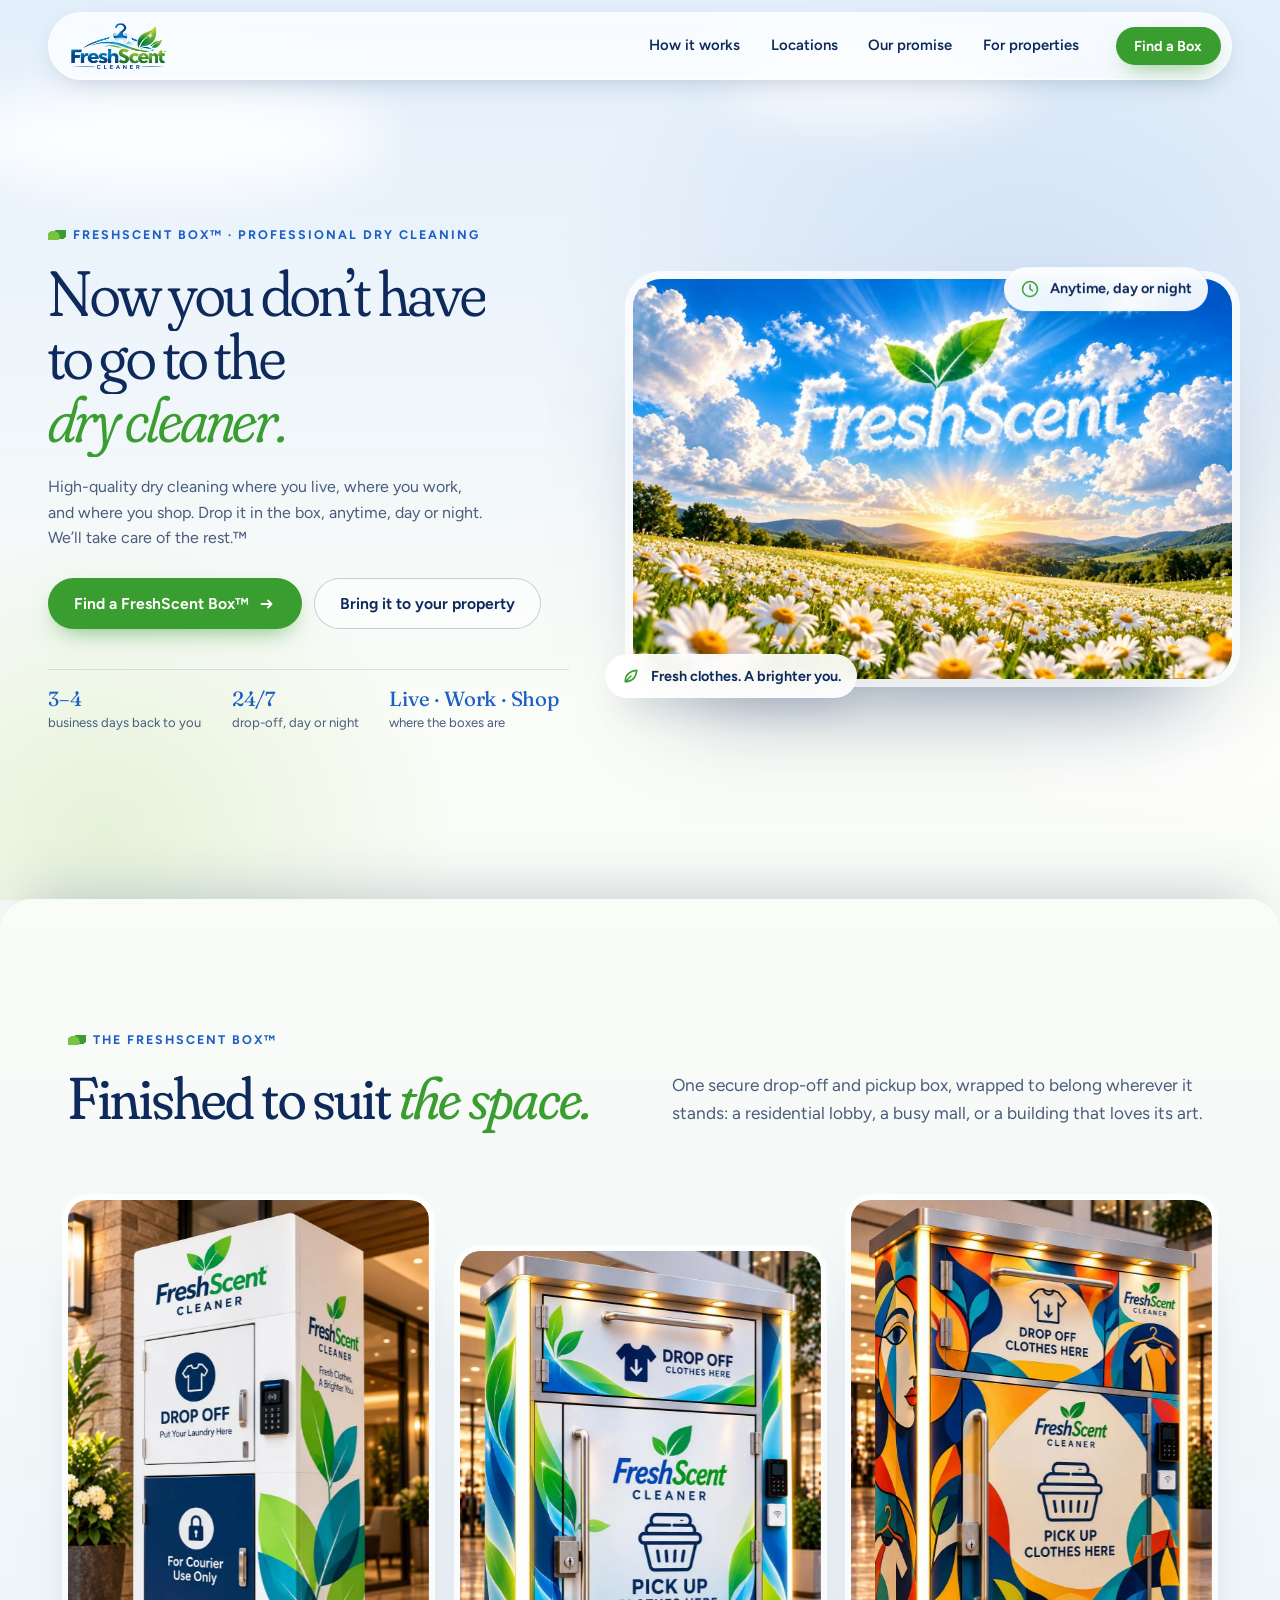
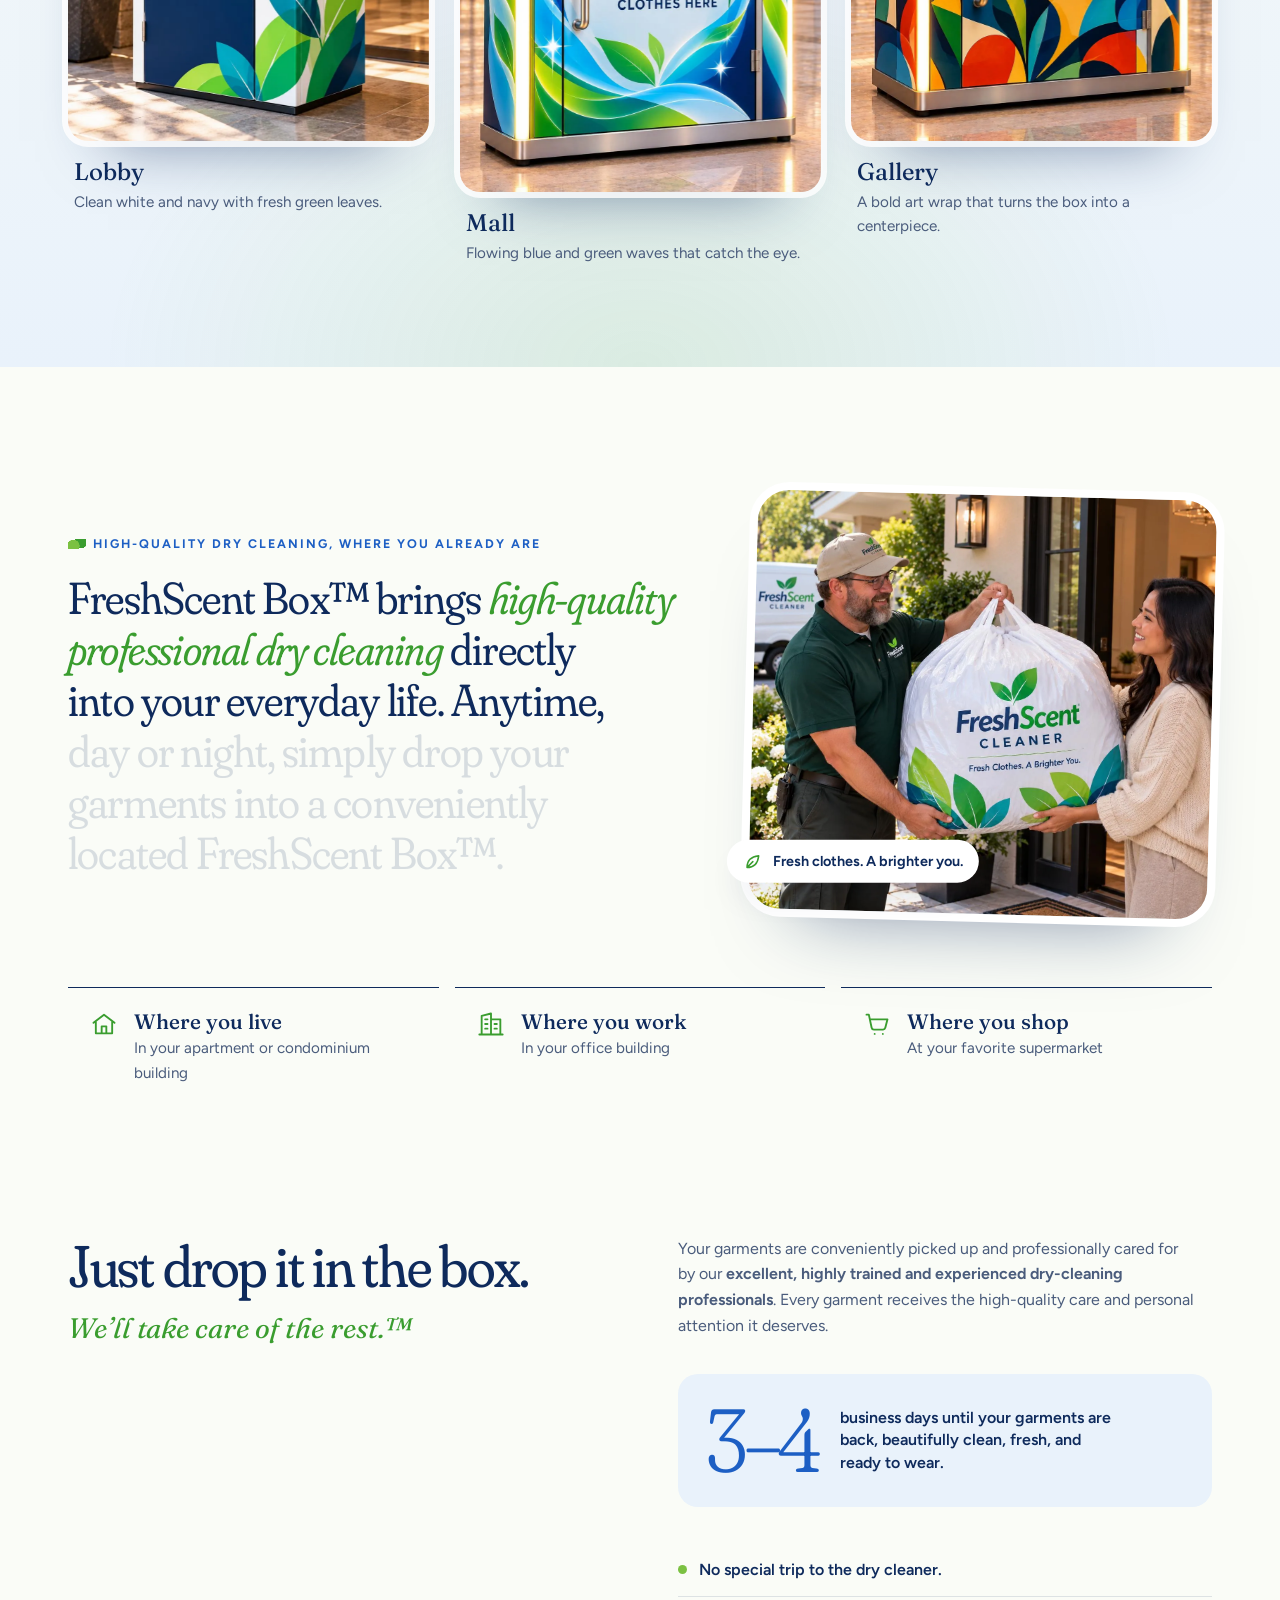
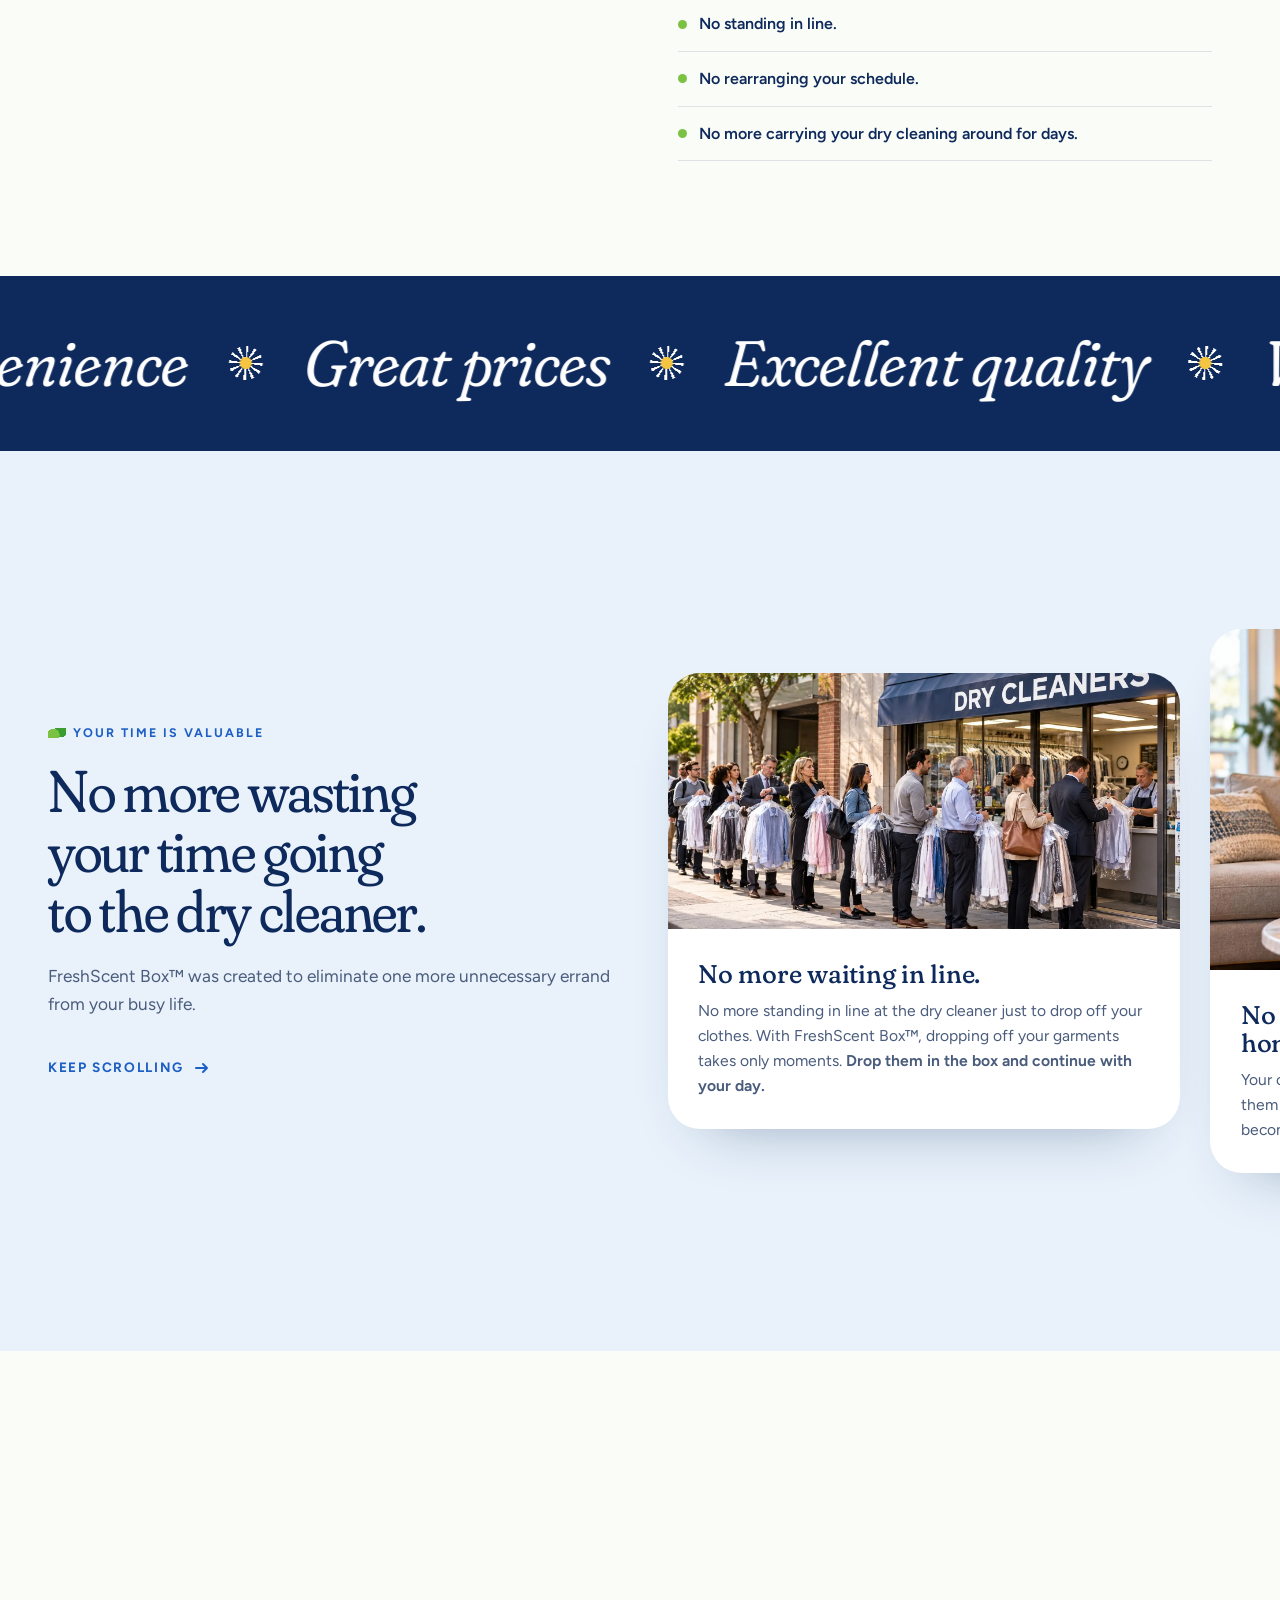
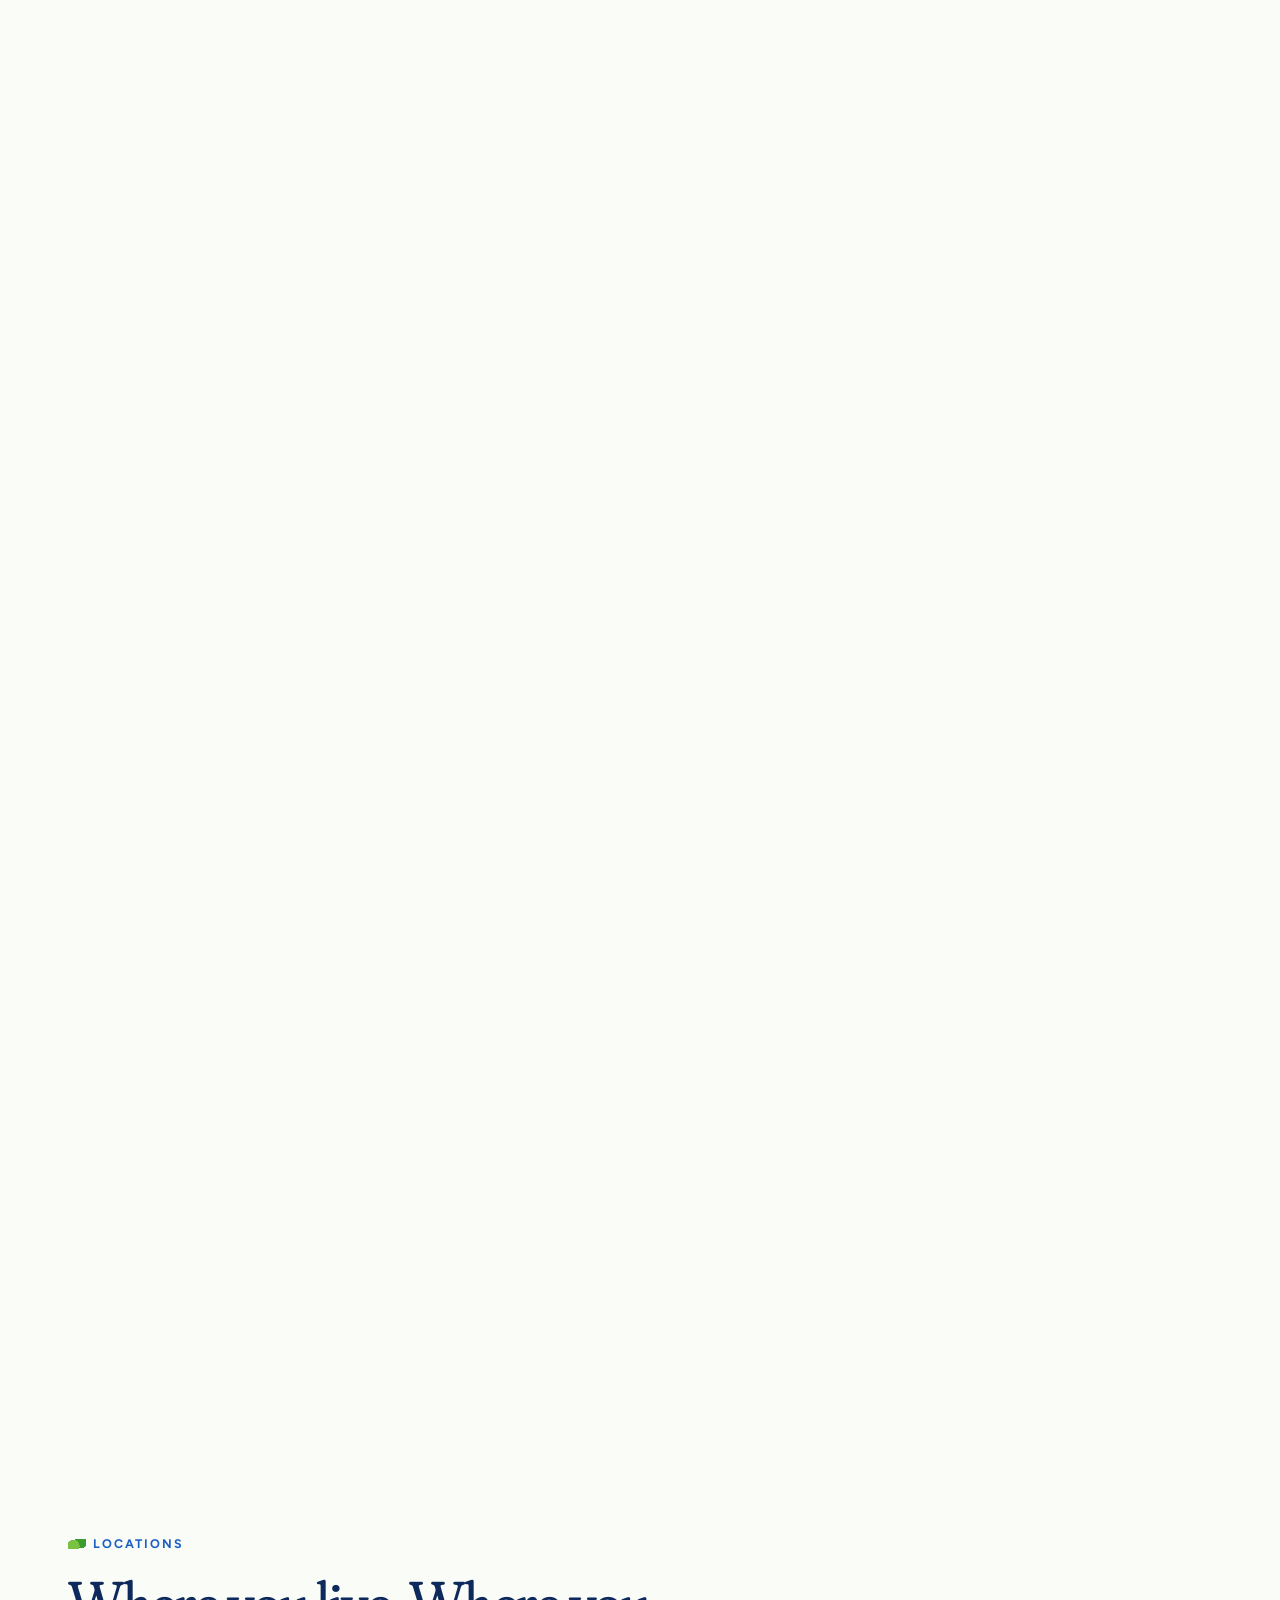
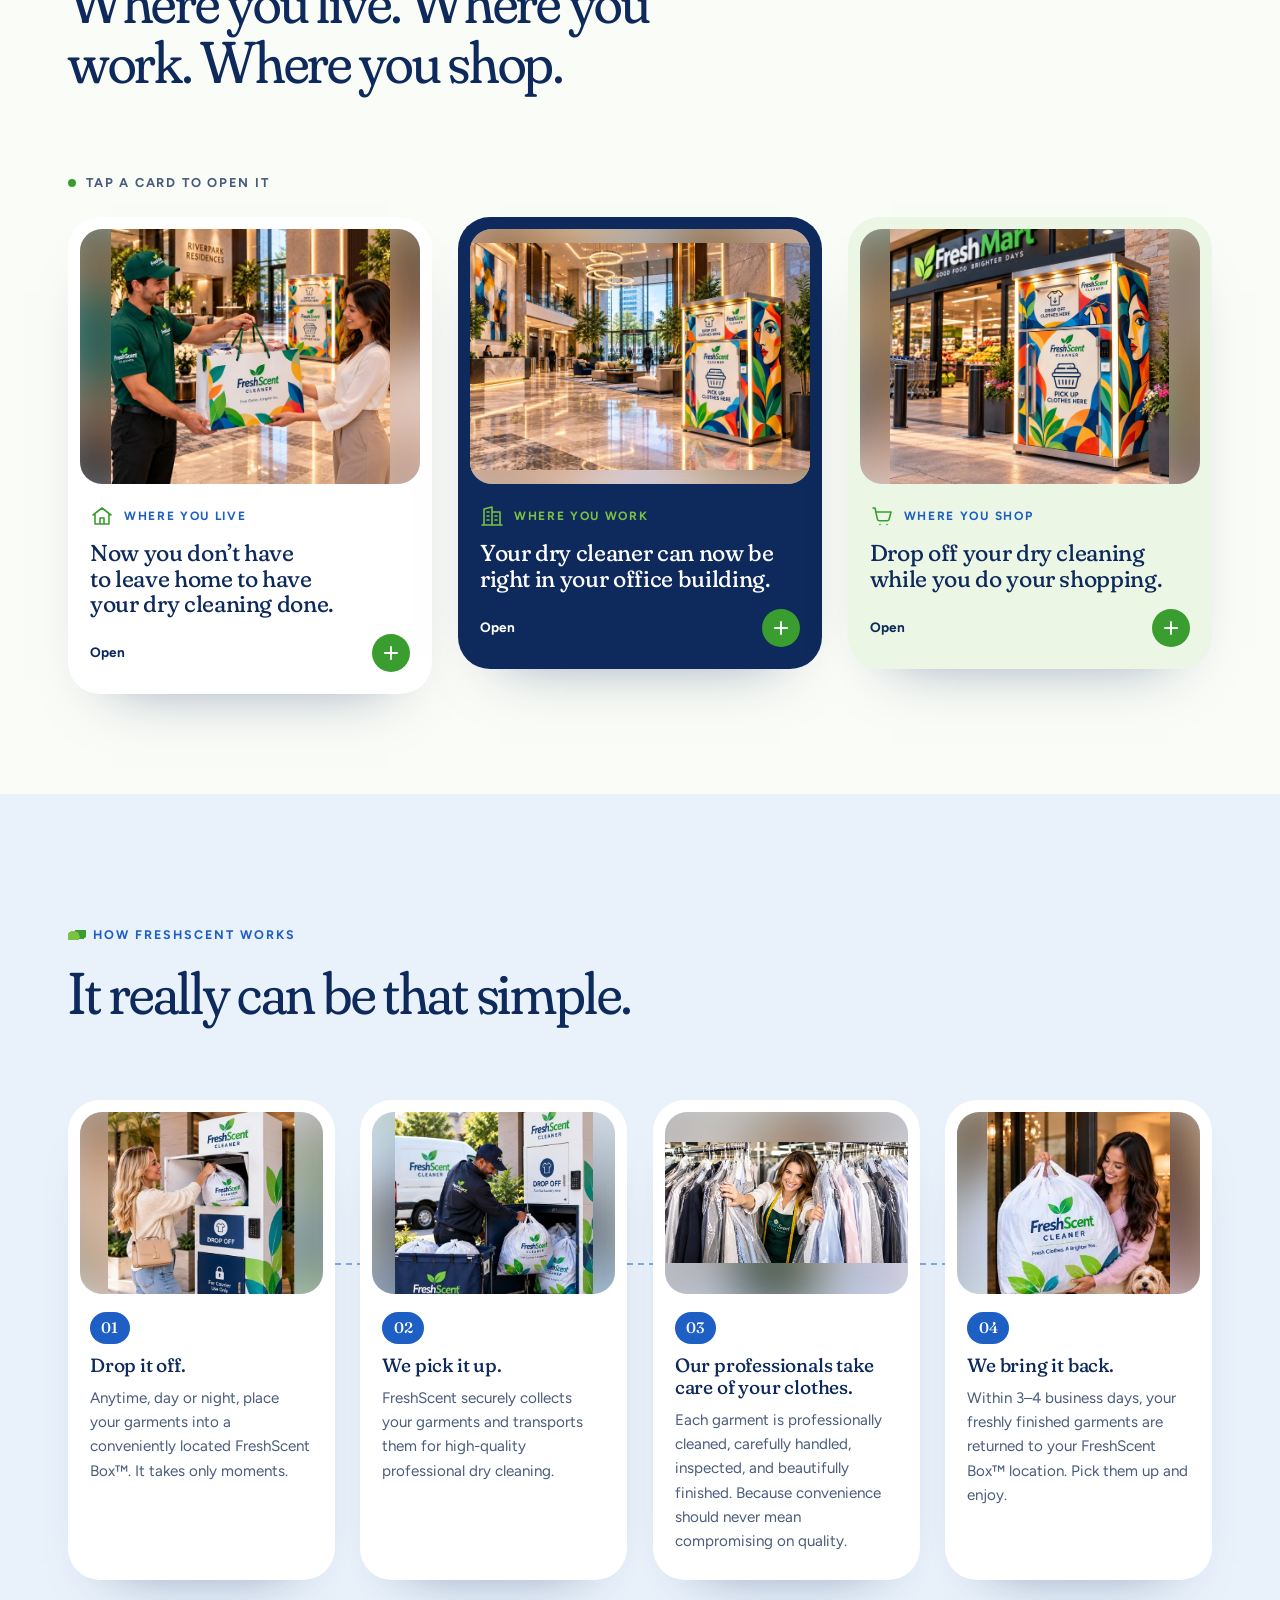
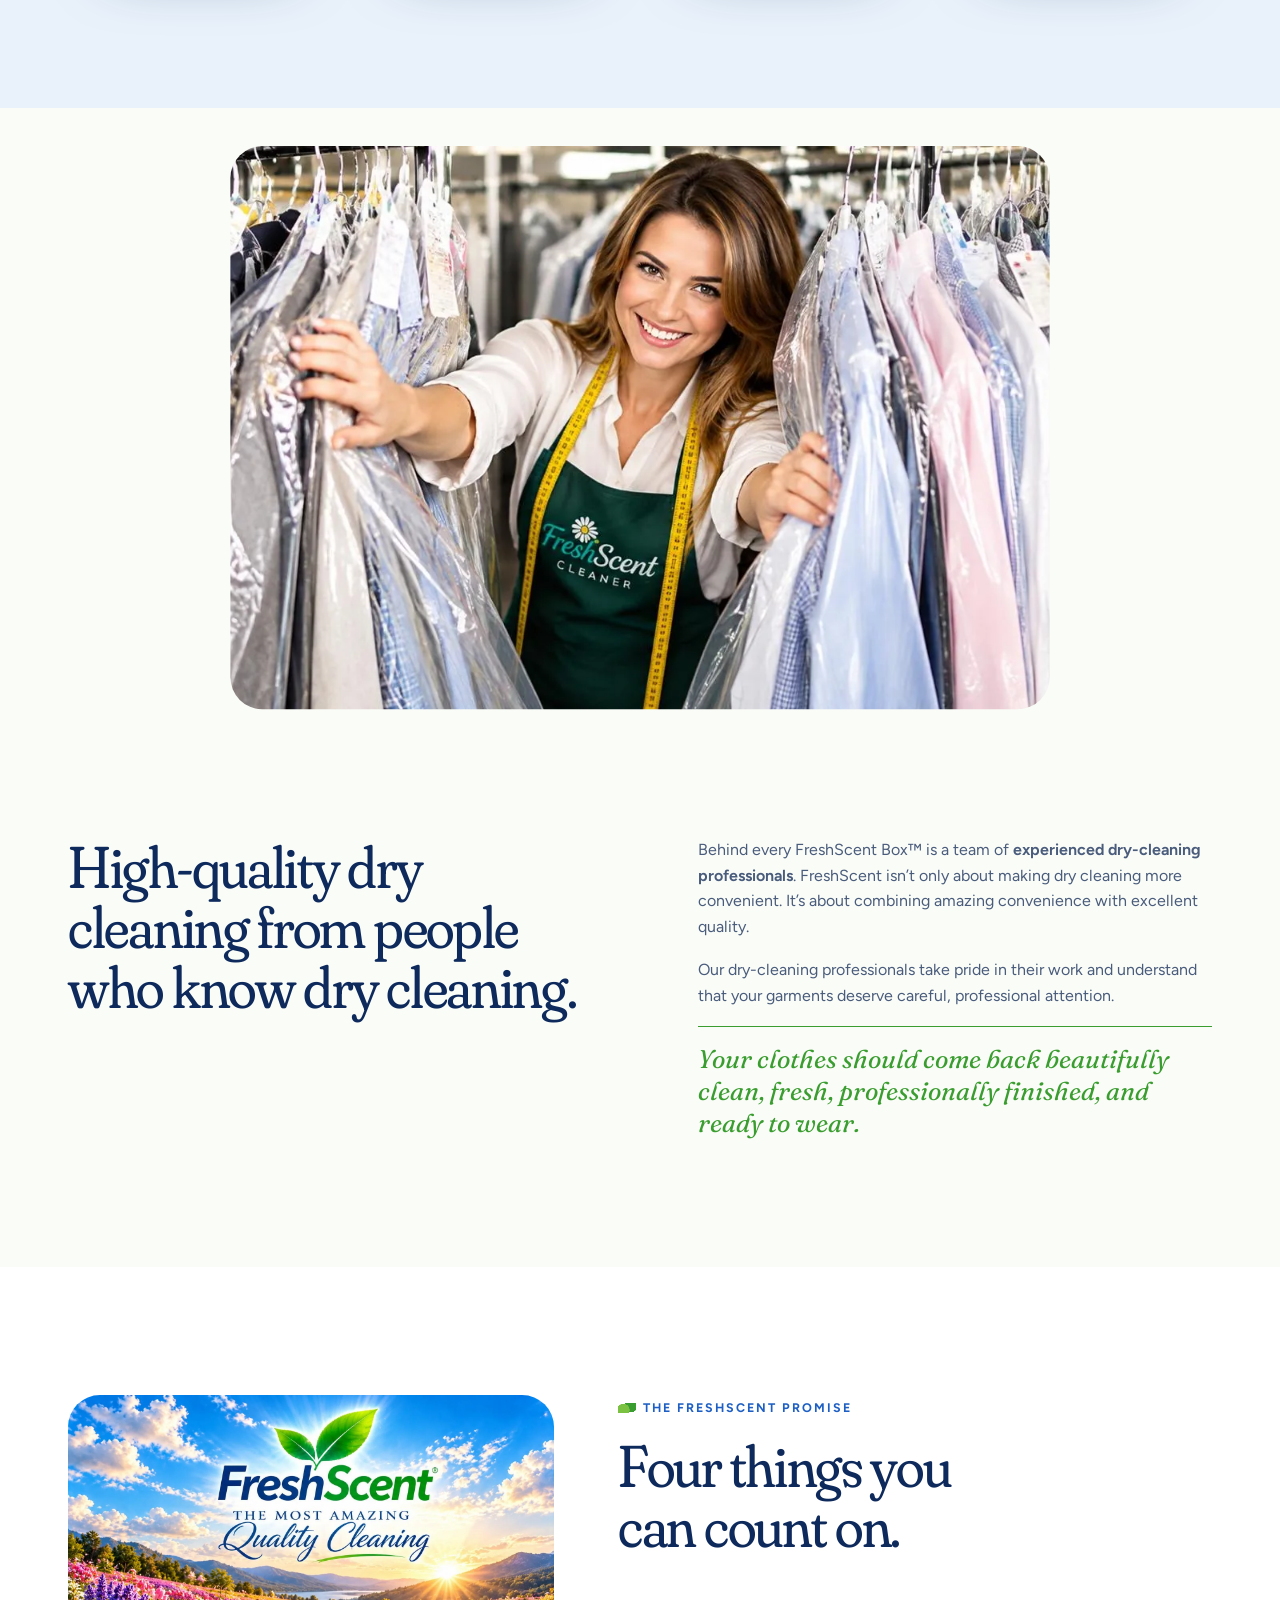
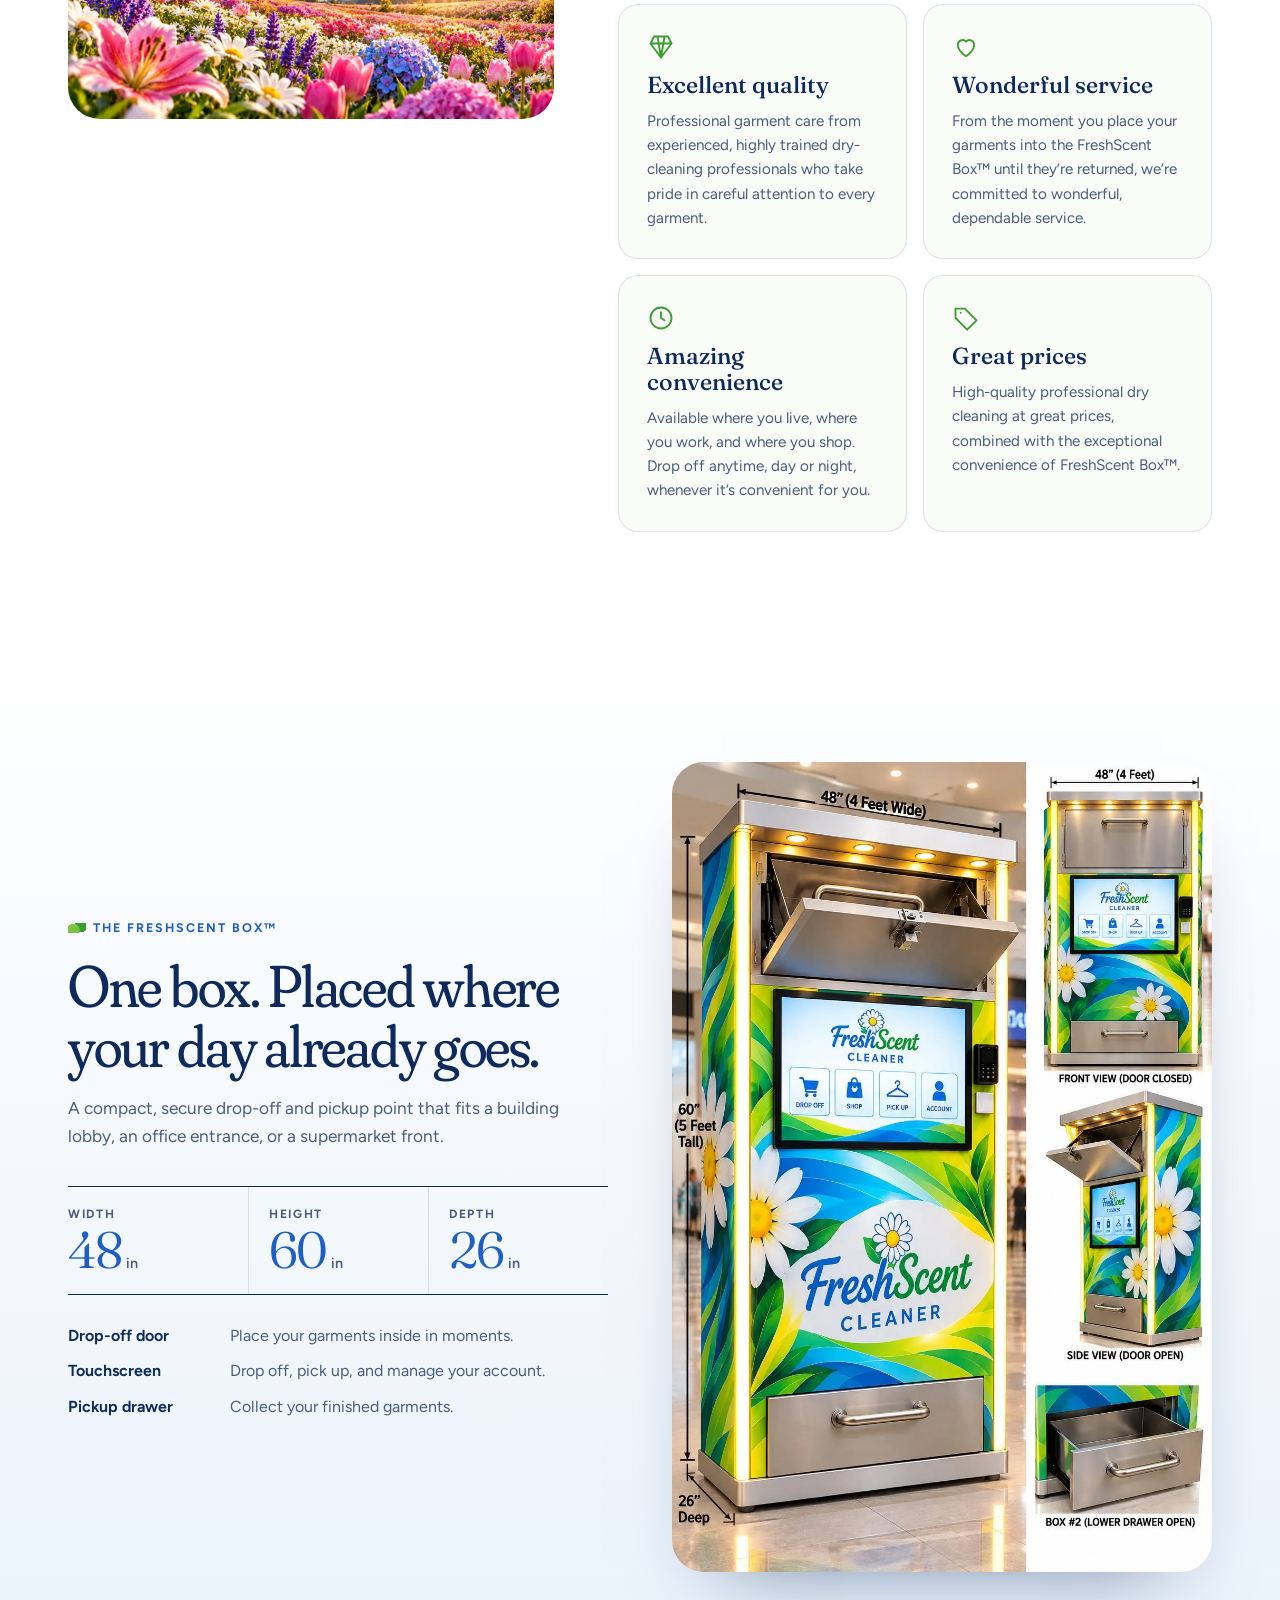
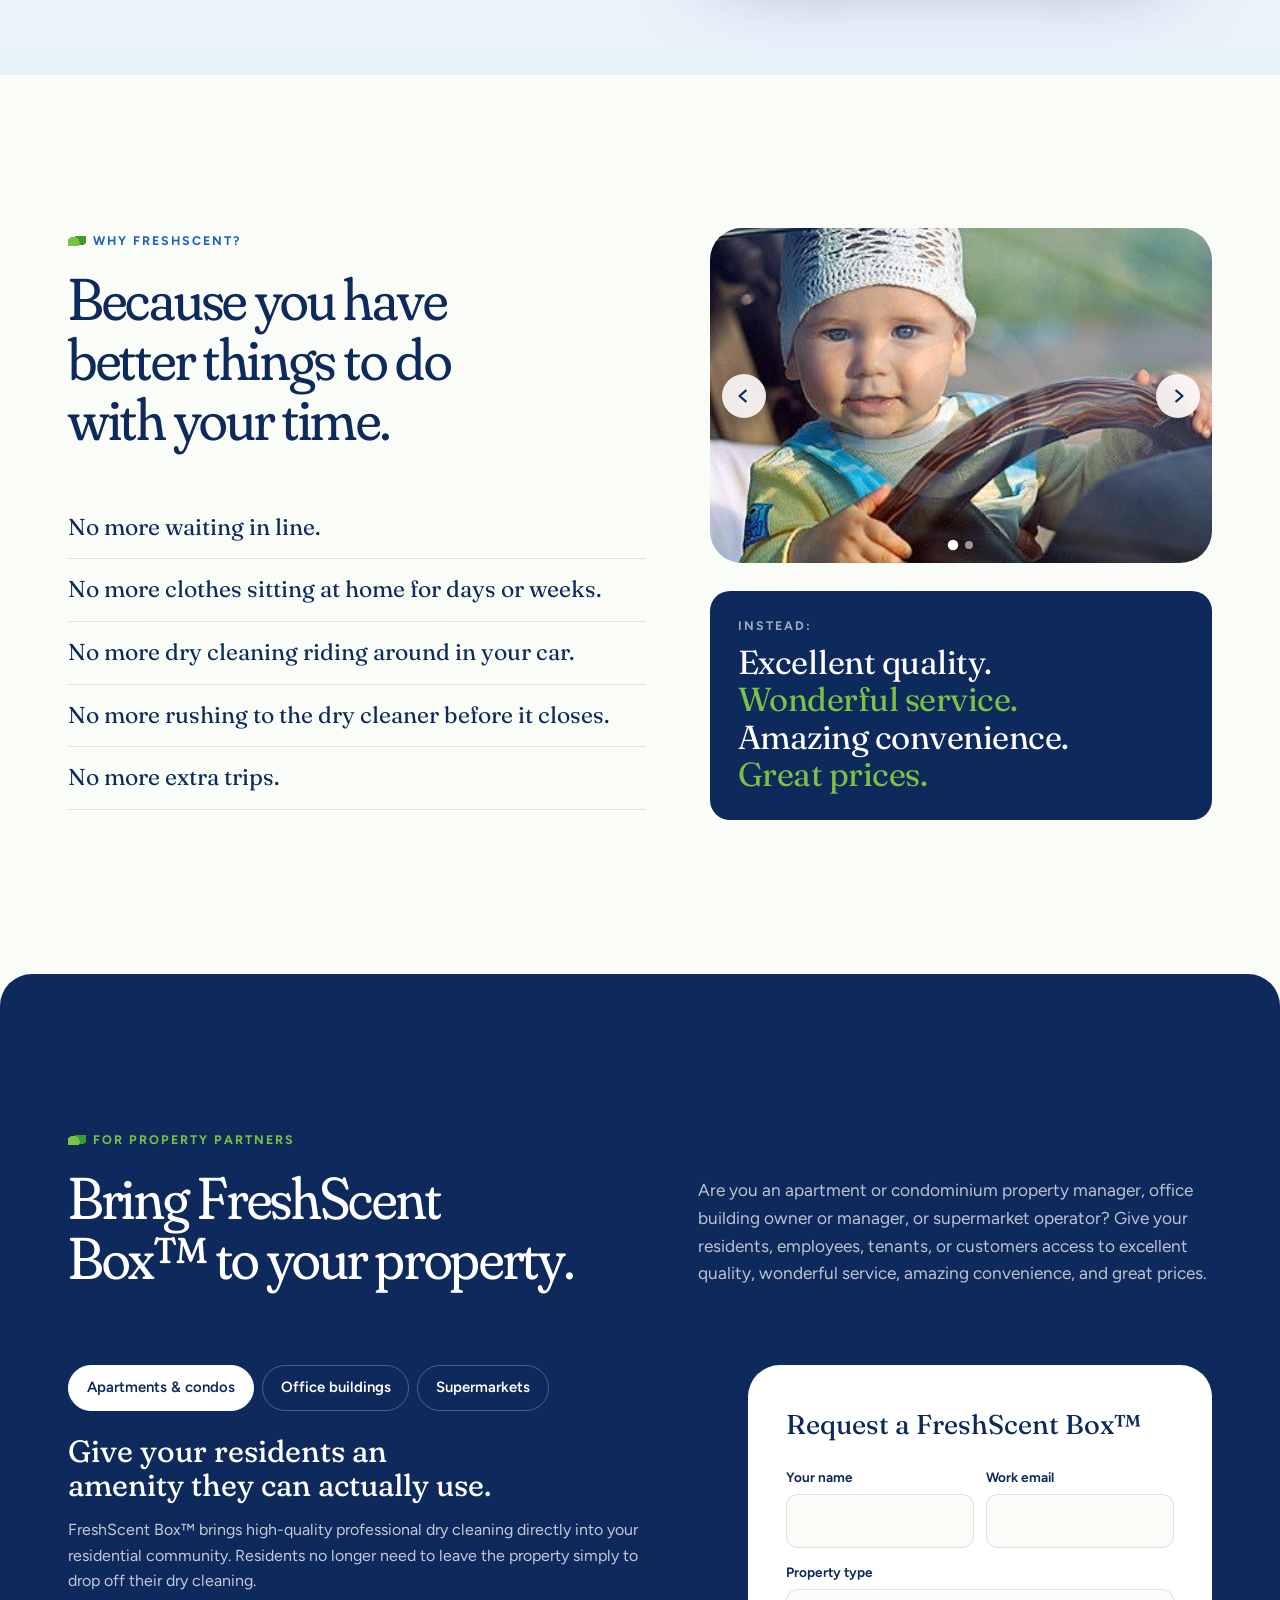
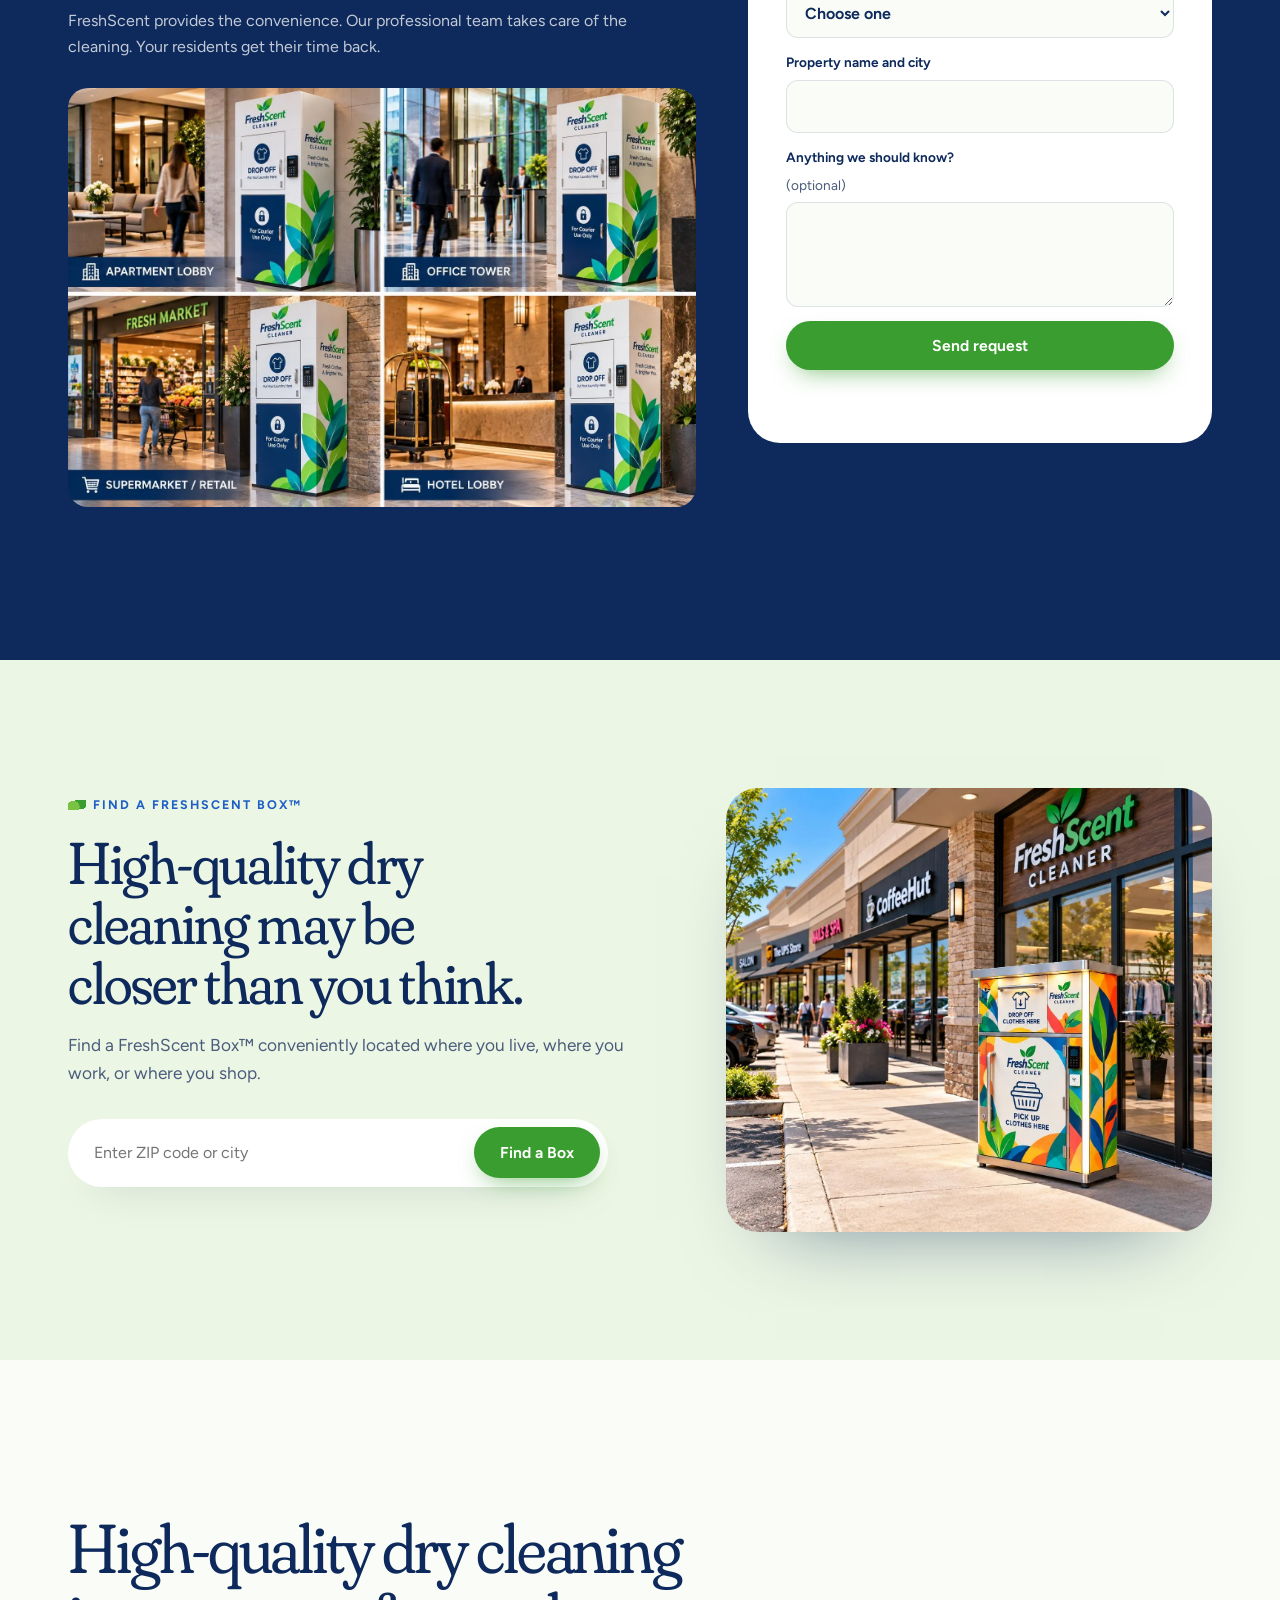
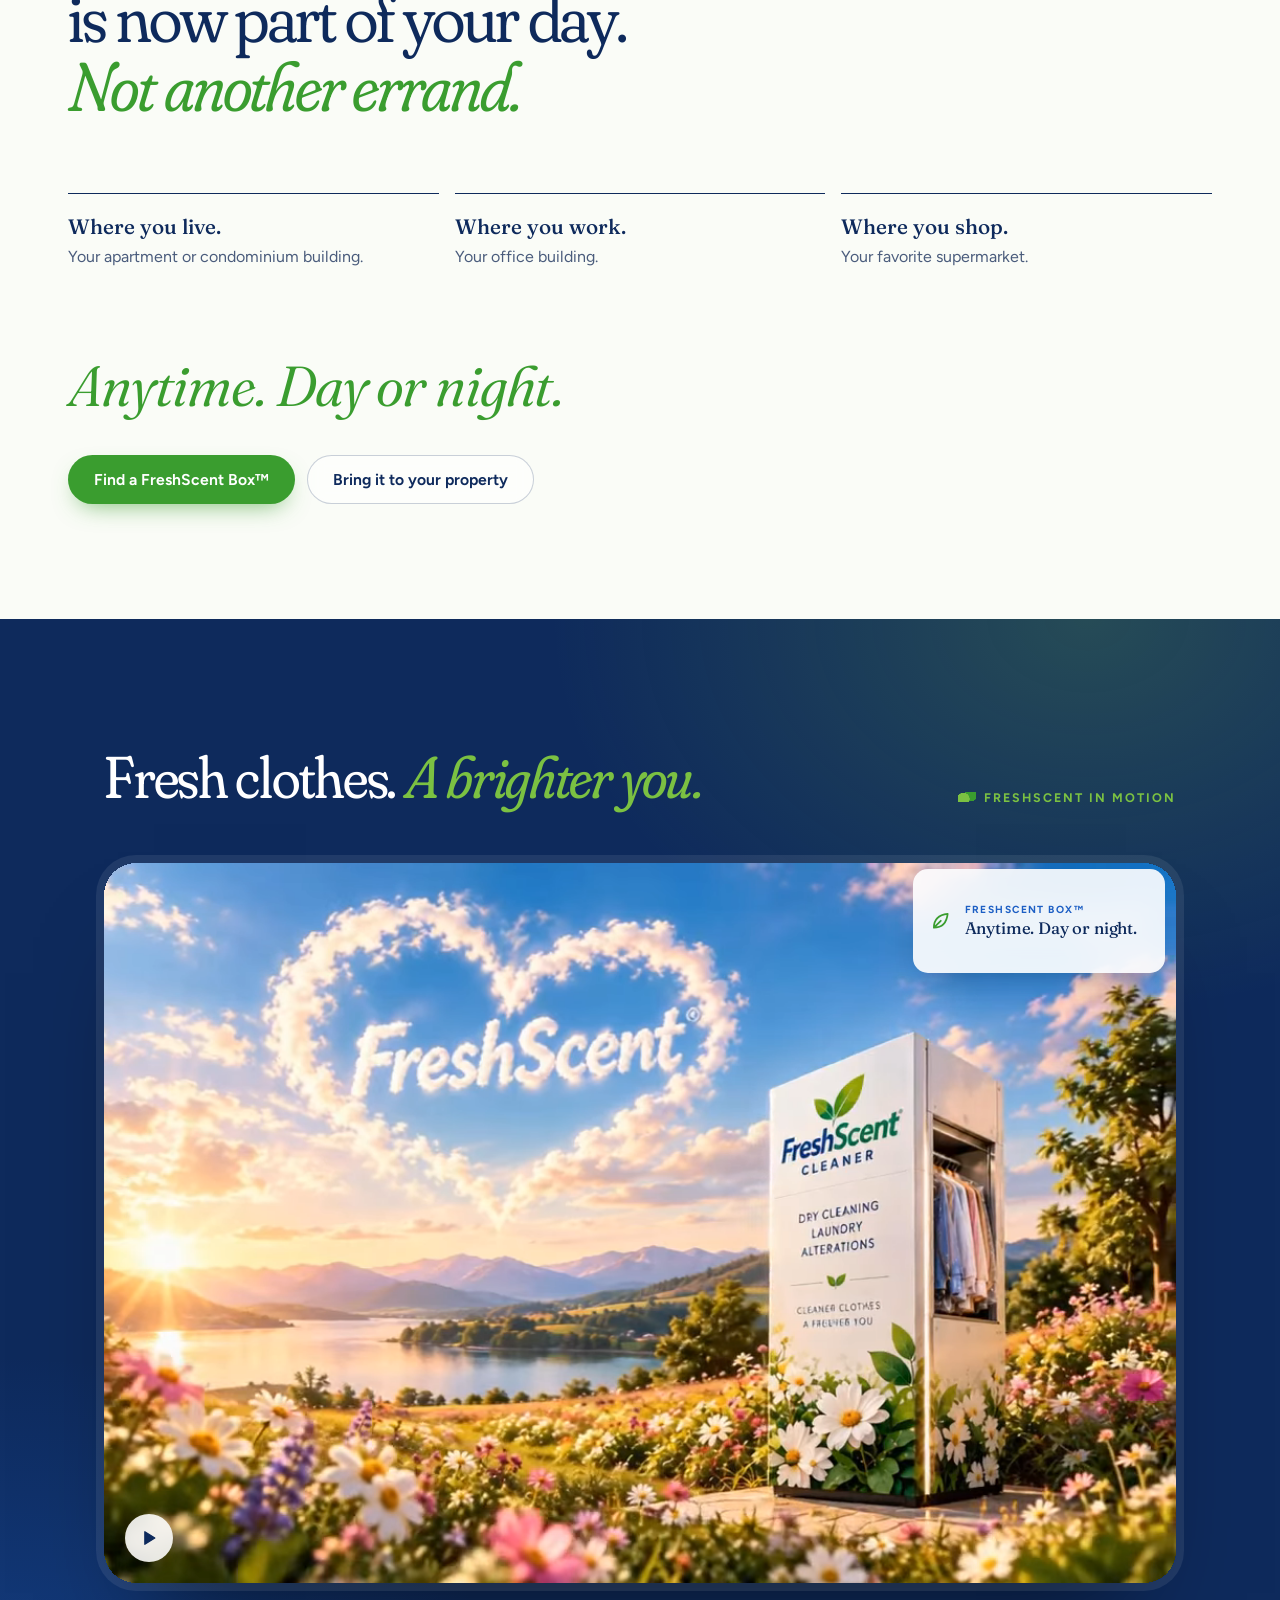
==== index.html @ 69cec700 "Initial site commit: move video section above footer, add image carousel Moves the "FreshScent in mo" ====
<!DOCTYPE html>
<html lang="en">
<head>
<meta charset="utf-8">
<meta name="viewport" content="width=device-width, initial-scale=1, viewport-fit=cover">
<title>FreshScent Box</title>
<meta name="description" content="High-quality professional dry cleaning where you live, where you work, and where you shop. Drop it in the FreshScent Box™ anytime, day or night. We'll take care of the rest.™">
<meta name="theme-color" content="#0E2A5C">
<meta property="og:title" content="FreshScent Box™ — Just drop it in the box.">
<meta property="og:description" content="High-quality dry cleaning where you live, where you work, and where you shop.">
<meta property="og:image" content="assets/img/hero.webp">
<link rel="icon" href="assets/img/favicon.png" type="image/png">
<link rel="preload" as="font" type="font/woff2" href="assets/fonts/fraunces.woff2" crossorigin>
<link rel="preload" as="font" type="font/woff2" href="assets/fonts/figtree.woff2" crossorigin>
<link rel="preload" as="image" href="assets/img/hero.webp">
<link rel="stylesheet" href="css/style.css">
</head>
<body class="is-loading">

<a class="skip" href="#about">Skip to content</a>

<!-- ============ NAV ============ -->
<header class="nav" id="nav">
  <div class="nav__bar">
    <a class="nav__logo" href="#top" aria-label="FreshScent home"><img src="assets/img/logo.png" alt="FreshScent Cleaner" width="640" height="306"></a>
    <nav class="nav__links" aria-label="Primary">
      <a href="#how">How it works</a>
      <a href="#where">Locations</a>
      <a href="#promise">Our promise</a>
      <a href="#properties">For properties</a>
    </nav>
    <a class="btn btn--leaf btn--sm nav__cta" href="#find">Find a Box</a>
    <button class="nav__burger" id="burger" aria-expanded="false" aria-controls="menu" aria-label="Open menu"><span></span><span></span></button>
  </div>
  <div class="menu" id="menu" hidden>
    <a href="#how">How it works</a>
    <a href="#where">Locations</a>
    <a href="#promise">Our promise</a>
    <a href="#properties">For properties</a>
    <a href="#find" class="btn btn--leaf">Find a FreshScent Box™</a>
  </div>
</header>

<main id="top">

<!-- ============ HERO ============ -->
<section class="hero" id="hero">
  <div class="hero__sky" aria-hidden="true"><i class="puff puff--1"></i><i class="puff puff--2"></i><i class="puff puff--3"></i></div>
  <div class="wrap hero__grid">
    <div class="hero__copy">
      <p class="eyebrow" data-hero>FreshScent Box™ · Professional dry cleaning</p>
      <h1 class="hero__title">
        <span class="line"><span>Now you don’t have</span></span>
        <span class="line"><span>to go to the</span></span>
        <span class="line"><span><em>dry cleaner.</em></span></span>
      </h1>
      <p class="hero__sub" data-hero>High-quality dry cleaning where you live, where you work, and where you shop. Drop it in the box, anytime, day or night. We’ll take care of the rest.™</p>
      <div class="hero__ctas" data-hero>
        <a class="btn btn--leaf" href="#find">Find a FreshScent Box™ <svg viewBox="0 0 20 20" aria-hidden="true"><path d="M4 10h11m-4-4 4 4-4 4"/></svg></a>
        <a class="btn btn--ghost" href="#properties">Bring it to your property</a>
      </div>
      <ul class="hero__facts" data-hero>
        <li><b>3–4</b><span>business days back to you</span></li>
        <li><b>24/7</b><span>drop-off, day or night</span></li>
        <li><b>Live · Work · Shop</b><span>where the boxes are</span></li>
      </ul>
    </div>
    <div class="hero__visual">
      <div class="hero__frame" id="heroFrame">
        <img src="assets/img/hero.webp" alt="FreshScent written in clouds above a sunny meadow of daisies" width="1536" height="1024">
      </div>
      <p class="chip chip--a" data-chip><svg viewBox="0 0 24 24" aria-hidden="true"><path d="M5 19c0-8 5-13 14-14-1 9-6 14-14 14Zm0 0 7-7"/></svg>Fresh clothes. A brighter you.</p>
      <p class="chip chip--b" data-chip><svg viewBox="0 0 24 24" aria-hidden="true"><circle cx="12" cy="12" r="9"/><path d="M12 7v5l3 2"/></svg>Anytime, day or night</p>
    </div>
  </div>
</section>

<!-- intro: 3s film that flies into the hero frame -->
<div class="intro" id="intro" hidden aria-hidden="true">
  <div class="intro__ambient"></div>
  <div class="intro__media" id="introMedia"><video id="introVideo" muted playsinline preload="auto" poster="assets/img/hero.webp"><source src="assets/video/intro.webm" type="video/webm"><source src="assets/video/intro.mp4" type="video/mp4"></video></div>
  <p class="intro__tag" id="introTag">Fresh clothes. A brighter you.</p>
</div>

<!-- ============ FINISHES ============ -->
<section class="finishes" id="finishes">
  <div class="wrap">
    <header class="finishes__head">
      <div>
        <p class="eyebrow">The FreshScent Box™</p>
        <h2 class="h-display" data-reveal>Finished to suit <em>the space.</em></h2>
      </div>
      <p class="lead" data-reveal>One secure drop-off and pickup box, wrapped to belong wherever it stands: a residential lobby, a busy mall, or a building that loves its art.</p>
    </header>
    <div class="wraps__row" id="wraps">
      <figure class="tilt">
        <div class="tilt__img"><img src="assets/img/box-navy.webp" alt="FreshScent Box in a navy and leaf finish" loading="lazy"></div>
        <figcaption><b>Lobby</b><span>Clean white and navy with fresh green leaves.</span></figcaption>
      </figure>
      <figure class="tilt">
        <div class="tilt__img"><img src="assets/img/box-wave.webp" alt="FreshScent Box in a blue and green wave finish" loading="lazy"></div>
        <figcaption><b>Mall</b><span>Flowing blue and green waves that catch the eye.</span></figcaption>
      </figure>
      <figure class="tilt">
        <div class="tilt__img"><img src="assets/img/box-mosaic.webp" alt="FreshScent Box in a colorful mosaic art finish" loading="lazy"></div>
        <figcaption><b>Gallery</b><span>A bold art wrap that turns the box into a centerpiece.</span></figcaption>
      </figure>
    </div>
  </div>
</section>

<!-- ============ ABOUT / STATEMENT ============ -->
<section class="about" id="about">
  <div class="wrap">
    <div class="about__intro">
      <div>
        <p class="eyebrow">High-quality dry cleaning, where you already are</p>
        <p class="statement" id="statement">FreshScent Box™ brings <em>high-quality professional dry cleaning</em> directly into your everyday life. Anytime, day or night, simply drop your garments into a conveniently located FreshScent&nbsp;Box™.</p>
      </div>
      <figure class="about__img" data-reveal>
        <img src="assets/img/courier.webp" alt="A FreshScent courier handing a customer her freshly cleaned garments in a FreshScent bag" width="1312" height="1199" loading="lazy">
        <figcaption><svg viewBox="0 0 24 24" aria-hidden="true"><path d="M5 19c0-8 5-13 14-14-1 9-6 14-14 14Zm0 0 7-7"/></svg>Fresh clothes. A brighter you.</figcaption>
      </figure>
    </div>

    <ul class="places" data-stagger>
      <li><svg viewBox="0 0 24 24" aria-hidden="true"><path d="M3 11 12 4l9 7M5 10v10h14V10M10 20v-6h4v6"/></svg><div><strong>Where you live</strong><span>In your apartment or condominium building</span></div></li>
      <li><svg viewBox="0 0 24 24" aria-hidden="true"><path d="M4 21V5l8-2v18M12 8h8v13M7 8h2M7 12h2M7 16h2M15 12h2M15 16h2M2 21h20"/></svg><div><strong>Where you work</strong><span>In your office building</span></div></li>
      <li><svg viewBox="0 0 24 24" aria-hidden="true"><path d="M3 4h2l2.4 11.2a2 2 0 0 0 2 1.6h7.7a2 2 0 0 0 2-1.5L21 8H6.2M10 20.5h.01M17 20.5h.01"/></svg><div><strong>Where you shop</strong><span>At your favorite supermarket</span></div></li>
    </ul>

    <div class="drop">
      <div class="drop__head">
        <h2 class="h-display" data-reveal>Just drop it in the box.</h2>
        <p class="drop__tm" data-reveal>We’ll take care of the rest.™</p>
      </div>
      <div class="drop__body">
        <p data-reveal>Your garments are conveniently picked up and professionally cared for by our <strong>excellent, highly trained and experienced dry-cleaning professionals</strong>. Every garment receives the high-quality care and personal attention it deserves.</p>
        <div class="days" data-reveal>
          <span class="days__num">3–4</span>
          <span class="days__label">business days until your garments are back, beautifully clean, fresh, and ready to wear.</span>
        </div>
        <ul class="nolist" data-stagger>
          <li>No special trip to the dry cleaner.</li>
          <li>No standing in line.</li>
          <li>No rearranging your schedule.</li>
          <li>No more carrying your dry cleaning around for days.</li>
        </ul>
      </div>
    </div>
  </div>
</section>

<!-- ============ MARQUEE ============ -->
<div class="marquee" aria-label="Excellent quality. Wonderful service. Amazing convenience. Great prices.">
  <div class="marquee__track" id="marquee" aria-hidden="true">
    <span>Excellent quality</span><i></i><span>Wonderful service</span><i></i><span>Amazing convenience</span><i></i><span>Great prices</span><i></i>
    <span>Excellent quality</span><i></i><span>Wonderful service</span><i></i><span>Amazing convenience</span><i></i><span>Great prices</span><i></i>
  </div>
</div>

<!-- ============ PROBLEM (HORIZONTAL) ============ -->
<section class="problem" id="problem">
  <div class="problem__pin">
    <div class="problem__track" id="problemTrack">
      <div class="panel panel--intro">
        <p class="eyebrow">Your time is valuable</p>
        <h2 class="h-display">No more wasting your time going to the dry cleaner.</h2>
        <p class="lead">FreshScent Box™ was created to eliminate one more unnecessary errand from your busy life.</p>
        <p class="panel__hint" aria-hidden="true">Keep scrolling <svg viewBox="0 0 20 20"><path d="M4 10h11m-4-4 4 4-4 4"/></svg></p>
      </div>

      <article class="panel panel--img">
        <figure><img src="assets/img/line.webp" alt="A long line of people holding dry cleaning outside a dry cleaner" loading="lazy"></figure>
        <div class="panel__txt">
          <h3>No more waiting in line.</h3>
          <p>No more standing in line at the dry cleaner just to drop off your clothes. With FreshScent Box™, dropping off your garments takes only moments. <strong>Drop them in the box and continue with your day.</strong></p>
        </div>
      </article>

      <article class="panel panel--img">
        <figure><img src="assets/img/home.webp" alt="A man on his sofa thinking about the dry cleaning he still hasn’t dropped off" loading="lazy"></figure>
        <div class="panel__txt">
          <h3>No more clothes sitting at home for days or weeks.</h3>
          <p>Your clothes need to go to the dry cleaner. You plan to take them tomorrow. Tomorrow becomes another day. Another day becomes another week.</p>
        </div>
      </article>

      <article class="panel panel--img">
        <figure><img src="assets/img/car.webp" alt="A woman in a car packed with dry cleaning, stuck outside a dry cleaner" loading="lazy"></figure>
        <div class="panel__txt">
          <h3>No more driving around with your dry cleaning in the car.</h3>
          <p>You plan to stop at the dry cleaner. Then your day gets busy. So your clothes stay in your car. Sometimes for days.</p>
        </div>
      </article>

      <div class="panel panel--answer">
        <p class="eyebrow eyebrow--light">FreshScent changes that</p>
        <h2 class="h-display">The dry cleaner is now where you already are.</h2>
        <p>When a FreshScent Box™ is located right inside your building, you can drop off your garments whenever it works for you. Morning or evening. Before work or after work. Weekday or weekend.</p>
        <p class="panel__strong">Anytime, day or night.</p>
      </div>
    </div>
  </div>
</section>

<!-- ============ WHERE (OPENING CARDS) ============ -->
<section class="where" id="where">
  <div class="wrap">
    <header class="sec-head">
      <p class="eyebrow">Locations</p>
      <h2 class="h-display" data-reveal>Where you live. Where you work. Where&nbsp;you&nbsp;shop.</h2>
    </header>

    <p class="acc__hint" aria-hidden="true"><span></span>Tap a card to open it</p>
    <div class="acc" id="acc">
      <article class="acard acard--live">
        <h3 class="acard__h"><button class="acard__btn" type="button" aria-expanded="false" aria-controls="acc-live">
          <span class="acard__media"><img class="acard__blur" src="assets/img/live.webp" alt="" loading="lazy"><img class="acard__pic" src="assets/img/live.webp" alt="" loading="lazy"></span>
          <span class="acard__kicker"><svg viewBox="0 0 24 24" aria-hidden="true"><path d="M3 11 12 4l9 7M5 10v10h14V10M10 20v-6h4v6"/></svg>Where you live</span>
          <span class="acard__title">Now you don’t have to leave home to have your dry cleaning done.</span>
          <span class="acard__more"><span class="acard__label">Open</span><span class="acard__plus" aria-hidden="true"></span></span>
        </button></h3>
        <div class="acard__body" id="acc-live" role="region" aria-label="Where you live">
          <div class="acard__inner">
            <p>Imagine having high-quality professional dry cleaning right inside your apartment or condominium building. The FreshScent Box™ sits in a designated area of your building. Simply bring your garments downstairs and drop them into the box. That’s it.</p>
            <ul class="ticks"><li>No driving to the dry cleaner</li><li>No looking for parking</li><li>No standing in line</li><li>No rushing before closing</li></ul>
            <p class="acard__foot">High-quality dry cleaning, without leaving home.</p>
          </div>
        </div>
      </article>
      <article class="acard acard--work">
        <h3 class="acard__h"><button class="acard__btn" type="button" aria-expanded="false" aria-controls="acc-work">
          <span class="acard__media"><img class="acard__blur" src="assets/img/work.webp" alt="" loading="lazy"><img class="acard__pic" src="assets/img/work.webp" alt="" loading="lazy"></span>
          <span class="acard__kicker"><svg viewBox="0 0 24 24" aria-hidden="true"><path d="M4 21V5l8-2v18M12 8h8v13M7 8h2M7 12h2M7 16h2M15 12h2M15 16h2M2 21h20"/></svg>Where you work</span>
          <span class="acard__title">Your dry cleaner can now be right in your office building.</span>
          <span class="acard__more"><span class="acard__label">Open</span><span class="acard__plus" aria-hidden="true"></span></span>
        </button></h3>
        <div class="acard__body" id="acc-work" role="region" aria-label="Where you work">
          <div class="acard__inner">
            <p>Bring your garments with you in the morning. Drop them into the FreshScent Box™ in the lobby. Then head upstairs and continue with your workday. They’re returned to your building within 3–4 business days.</p>
            <ul class="ticks"><li>No stop on the way to work</li><li>No stop on the way home</li><li>No clothes sitting in your car all day</li></ul>
            <p class="acard__foot">High-quality dry cleaning, right where you work.</p>
          </div>
        </div>
      </article>
      <article class="acard acard--shop">
        <h3 class="acard__h"><button class="acard__btn" type="button" aria-expanded="false" aria-controls="acc-shop">
          <span class="acard__media"><img class="acard__blur" src="assets/img/shop.webp" alt="" loading="lazy"><img class="acard__pic" src="assets/img/shop.webp" alt="" loading="lazy"></span>
          <span class="acard__kicker"><svg viewBox="0 0 24 24" aria-hidden="true"><path d="M3 4h2l2.4 11.2a2 2 0 0 0 2 1.6h7.7a2 2 0 0 0 2-1.5L21 8H6.2M10 20.5h.01M17 20.5h.01"/></svg>Where you shop</span>
          <span class="acard__title">Drop off your dry cleaning while you do your shopping.</span>
          <span class="acard__more"><span class="acard__label">Open</span><span class="acard__plus" aria-hidden="true"></span></span>
        </button></h3>
        <div class="acard__body" id="acc-shop" role="region" aria-label="Where you shop">
          <div class="acard__inner">
            <p>Going to your favorite supermarket? Bring your dry cleaning with you. Drop your garments into the FreshScent Box™ and continue with your shopping. Your beautifully cleaned garments come back to the same location for convenient pickup.</p>
            <ul class="ticks"><li>A trip you were already making</li><li>Pickup, cleaning, finishing, and return handled</li></ul>
            <p class="acard__foot">Drop it off. Shop. We’ll take care of the rest.™</p>
          </div>
        </div>
      </article>
    </div>
  </div>
</section>

<!-- ============ HOW IT WORKS ============ -->
<section class="how" id="how">
  <div class="wrap">
    <header class="sec-head">
      <p class="eyebrow">How FreshScent works</p>
      <h2 class="h-display" data-reveal>It really can be that simple.</h2>
    </header>
    <ol class="hsteps" data-stagger>
      <li class="hstep">
        <div class="hstep__media"><img class="hstep__blur" src="assets/img/step1.webp" alt="" loading="lazy"><img class="hstep__pic" src="assets/img/step1.webp" alt="A customer placing her laundry bag into a FreshScent Box" loading="lazy"></div>
        <span class="hstep__n">01</span>
        <h3>Drop it off.</h3>
        <p>Anytime, day or night, place your garments into a conveniently located FreshScent Box™. It takes only moments.</p>
      </li>
      <li class="hstep">
        <div class="hstep__media"><img class="hstep__blur" src="assets/img/step2.webp" alt="" loading="lazy"><img class="hstep__pic" src="assets/img/step2.webp" alt="A FreshScent courier collecting garments from the box" loading="lazy"></div>
        <span class="hstep__n">02</span>
        <h3>We pick it up.</h3>
        <p>FreshScent securely collects your garments and transports them for high-quality professional dry cleaning.</p>
      </li>
      <li class="hstep">
        <div class="hstep__media"><img class="hstep__blur" src="assets/img/worker.webp" alt="" loading="lazy"><img class="hstep__pic" src="assets/img/worker.webp" alt="A FreshScent professional among racks of finished garments" loading="lazy"></div>
        <span class="hstep__n">03</span>
        <h3>Our professionals take care of your clothes.</h3>
        <p>Each garment is professionally cleaned, carefully handled, inspected, and beautifully finished. Because convenience should never mean compromising on quality.</p>
      </li>
      <li class="hstep">
        <div class="hstep__media"><img class="hstep__blur" src="assets/img/step3.webp" alt="" loading="lazy"><img class="hstep__pic" src="assets/img/step3.webp" alt="A happy customer holding her returned FreshScent bag" loading="lazy"></div>
        <span class="hstep__n">04</span>
        <h3>We bring it back.</h3>
        <p>Within 3–4 business days, your freshly finished garments are returned to your FreshScent Box™ location. Pick them up and enjoy.</p>
      </li>
    </ol>
  </div>
</section>

<!-- ============ QUALITY ============ -->
<section class="quality" id="quality">
  <div class="quality__media"><img src="assets/img/worker.webp" alt="A FreshScent dry-cleaning professional among racks of freshly finished garments" loading="lazy"></div>
  <div class="wrap quality__grid">
    <h2 class="h-display" data-reveal>High-quality dry cleaning from people who know dry cleaning.</h2>
    <div class="quality__copy">
      <p data-reveal>Behind every FreshScent Box™ is a team of <strong>experienced dry-cleaning professionals</strong>. FreshScent isn’t only about making dry cleaning more convenient. It’s about combining amazing convenience with excellent quality.</p>
      <p data-reveal>Our dry-cleaning professionals take pride in their work and understand that your garments deserve careful, professional attention.</p>
      <p class="quality__pull" data-reveal>Your clothes should come back beautifully clean, fresh, professionally finished, and ready to wear.</p>
    </div>
  </div>
</section>

<!-- ============ PROMISE ============ -->
<section class="promise" id="promise">
  <div class="wrap promise__grid">
    <div class="promise__media">
      <img src="assets/img/promise.webp" alt="FreshScent: the most amazing quality cleaning, over a field of flowers" loading="lazy">
    </div>
    <div class="promise__body">
      <p class="eyebrow">The FreshScent promise</p>
      <h2 class="h-display" data-reveal>Four things you can count on.</h2>
      <div class="pillars" data-stagger>
        <article class="pillar">
          <svg viewBox="0 0 24 24" aria-hidden="true"><path d="M6 3h12l3 6-9 12L3 9l3-6ZM3 9h18M9 3l3 18 3-18"/></svg>
          <h3>Excellent quality</h3>
          <p>Professional garment care from experienced, highly trained dry-cleaning professionals who take pride in careful attention to every garment.</p>
        </article>
        <article class="pillar">
          <svg viewBox="0 0 24 24" aria-hidden="true"><path d="M12 20s-7-4.4-7-10a4 4 0 0 1 7-2.6A4 4 0 0 1 19 10c0 5.6-7 10-7 10Z"/></svg>
          <h3>Wonderful service</h3>
          <p>From the moment you place your garments into the FreshScent Box™ until they’re returned, we’re committed to wonderful, dependable service.</p>
        </article>
        <article class="pillar">
          <svg viewBox="0 0 24 24" aria-hidden="true"><circle cx="12" cy="12" r="9"/><path d="M12 7v5l3 2"/></svg>
          <h3>Amazing convenience</h3>
          <p>Available where you live, where you work, and where you shop. Drop off anytime, day or night, whenever it’s convenient for you.</p>
        </article>
        <article class="pillar">
          <svg viewBox="0 0 24 24" aria-hidden="true"><path d="M3 12V4h8l10 10-8 8L3 12ZM7.5 7.5h.01"/></svg>
          <h3>Great prices</h3>
          <p>High-quality professional dry cleaning at great prices, combined with the exceptional convenience of FreshScent Box™.</p>
        </article>
      </div>
    </div>
  </div>
</section>

<!-- ============ THE BOX ============ -->
<section class="box" id="box">
  <div class="wrap box__grid">
    <div class="box__copy">
      <p class="eyebrow">The FreshScent Box™</p>
      <h2 class="h-display" data-reveal>One box. Placed where your day already goes.</h2>
      <p class="lead" data-reveal>A compact, secure drop-off and pickup point that fits a building lobby, an office entrance, or a supermarket front.</p>
      <dl class="specs" data-stagger>
        <div><dt>Width</dt><dd>48<small>in</small></dd></div>
        <div><dt>Height</dt><dd>60<small>in</small></dd></div>
        <div><dt>Depth</dt><dd>26<small>in</small></dd></div>
      </dl>
      <ul class="feat" data-stagger>
        <li><b>Drop-off door</b> Place your garments inside in moments.</li>
        <li><b>Touchscreen</b> Drop off, pick up, and manage your account.</li>
        <li><b>Pickup drawer</b> Collect your finished garments.</li>
      </ul>
    </div>
    <figure class="box__spec"><img src="assets/img/spec.webp" alt="FreshScent Box shown 48 inches wide, 60 inches tall and 26 inches deep, with front, side and drawer views" loading="lazy"></figure>
  </div>
</section>

<!-- ============ WHY ============ -->
<section class="why" id="why">
  <div class="wrap why__grid">
    <div>
      <p class="eyebrow">Why FreshScent?</p>
      <h2 class="h-display" data-reveal>Because you have better things to do with your time.</h2>
      <ul class="strike" id="strike">
        <li><span>No more waiting in line.</span></li>
        <li><span>No more clothes sitting at home for days or weeks.</span></li>
        <li><span>No more dry cleaning riding around in your car.</span></li>
        <li><span>No more rushing to the dry cleaner before it closes.</span></li>
        <li><span>No more extra trips.</span></li>
      </ul>
    </div>
    <div class="why__instead">
      <div class="carousel" id="whyCarousel" aria-roledescription="carousel" aria-label="FreshScent customers">
        <div class="carousel__track" id="whyCarouselTrack">
          <figure class="carousel__slide"><img src="assets/img/baby.jpeg" alt="A parent holding a baby, free to enjoy the moment while FreshScent takes care of the dry cleaning" loading="lazy"></figure>
          <figure class="carousel__slide"><img src="assets/img/trunk.webp" alt="A woman juggling armfuls of dry cleaning from an overflowing car trunk" loading="lazy"></figure>
        </div>
        <button class="carousel__nav carousel__nav--prev" id="whyCarouselPrev" type="button" aria-label="Previous image"><svg viewBox="0 0 20 20" aria-hidden="true"><path d="M12 4 5 10l7 6"/></svg></button>
        <button class="carousel__nav carousel__nav--next" id="whyCarouselNext" type="button" aria-label="Next image"><svg viewBox="0 0 20 20" aria-hidden="true"><path d="M8 4l7 6-7 6"/></svg></button>
        <div class="carousel__dots" id="whyCarouselDots" role="tablist" aria-label="Choose image">
          <button type="button" role="tab" aria-selected="true" aria-label="Image 1"></button>
          <button type="button" role="tab" aria-selected="false" aria-label="Image 2"></button>
        </div>
      </div>
      <div class="instead" data-stagger>
        <p class="instead__lbl">Instead:</p>
        <p>Excellent quality.</p><p>Wonderful service.</p><p>Amazing convenience.</p><p>Great prices.</p>
      </div>
    </div>
  </div>
</section>

<!-- ============ PROPERTIES ============ -->
<section class="props" id="properties">
  <div class="wrap">
    <header class="sec-head sec-head--split">
      <div>
        <p class="eyebrow eyebrow--light">For property partners</p>
        <h2 class="h-display" data-reveal>Bring FreshScent Box™ to your property.</h2>
      </div>
      <p class="lead" data-reveal>Are you an apartment or condominium property manager, office building owner or manager, or supermarket operator? Give your residents, employees, tenants, or customers access to excellent quality, wonderful service, amazing convenience, and great prices.</p>
    </header>

    <div class="props__grid">
      <div class="tabs">
        <div class="tabs__list" role="tablist" aria-label="Property type">
          <button role="tab" id="tab-res" aria-controls="pane-res" aria-selected="true">Apartments &amp; condos</button>
          <button role="tab" id="tab-off" aria-controls="pane-off" aria-selected="false" tabindex="-1">Office buildings</button>
          <button role="tab" id="tab-sup" aria-controls="pane-sup" aria-selected="false" tabindex="-1">Supermarkets</button>
        </div>
        <div class="tabs__pane" role="tabpanel" id="pane-res" aria-labelledby="tab-res">
          <h3>Give your residents an amenity they can actually use.</h3>
          <p>FreshScent Box™ brings high-quality professional dry cleaning directly into your residential community. Residents no longer need to leave the property simply to drop off their dry cleaning.</p>
          <p>FreshScent provides the convenience. Our professional team takes care of the cleaning. Your residents get their time back.</p>
        </div>
        <div class="tabs__pane" role="tabpanel" id="pane-off" aria-labelledby="tab-off" hidden>
          <h3>Bring high-quality dry cleaning to the workplace.</h3>
          <p>FreshScent Box™ gives employees and tenants an exceptionally convenient way to take care of their dry cleaning without adding another stop to their workday.</p>
          <p>Drop it off on the way into the office. Pick it up after it has been professionally cleaned and returned.</p>
        </div>
        <div class="tabs__pane" role="tabpanel" id="pane-sup" aria-labelledby="tab-sup" hidden>
          <h3>Give your customers another reason to visit.</h3>
          <p>Customers drop off garments when they shop and pick them up professionally cleaned on a future visit. FreshScent handles pickup, high-quality cleaning, delivery, technology, and customer service. Your employees don’t have to operate the service.</p>
          <p class="twovisits"><span>Drop-off</span><b>+</b><span>Pickup</span><em>Two additional reasons to visit your store.</em></p>
        </div>
        <figure class="props__img"><img src="assets/img/placements.webp" alt="FreshScent Boxes placed in an apartment lobby, an office tower, a supermarket and a hotel lobby" loading="lazy"></figure>
      </div>

      <form class="form" id="partnerForm" novalidate>
        <h3>Request a FreshScent Box™</h3>
        <div class="form__row">
          <label for="f-name">Your name<input id="f-name" name="name" autocomplete="name" required></label>
          <label for="f-email">Work email<input id="f-email" name="email" type="email" autocomplete="email" required></label>
        </div>
        <label for="f-type">Property type
          <select id="f-type" name="type" required>
            <option value="">Choose one</option>
            <option>Apartment or condominium</option>
            <option>Office building</option>
            <option>Supermarket</option>
            <option>Other</option>
          </select>
        </label>
        <label for="f-prop">Property name and city<input id="f-prop" name="property" required></label>
        <label for="f-msg">Anything we should know? <span class="opt">(optional)</span><textarea id="f-msg" name="message" rows="3"></textarea></label>
        <button class="btn btn--leaf btn--block" type="submit">Send request</button>
        <p class="form__note" id="formNote" role="status" aria-live="polite"></p>
      </form>
    </div>
  </div>
</section>

<!-- ============ FIND ============ -->
<section class="find" id="find">
  <div class="wrap find__grid">
    <div class="find__copy">
      <p class="eyebrow">Find a FreshScent Box™</p>
      <h2 class="h-display" data-reveal>High-quality dry cleaning may be closer than you think.</h2>
      <p class="lead" data-reveal>Find a FreshScent Box™ conveniently located where you live, where you work, or where you shop.</p>
      <form class="zip" id="zipForm" novalidate>
        <label for="zip" class="sr">ZIP code or city</label>
        <input id="zip" name="zip" placeholder="Enter ZIP code or city" autocomplete="postal-code" required>
        <button class="btn btn--leaf" type="submit">Find a Box</button>
      </form>
      <p class="zip__msg" id="zipMsg" role="status" aria-live="polite"></p>
    </div>
    <figure class="find__img"><img src="assets/img/strip.webp" alt="A FreshScent Box outside a row of shops" loading="lazy"></figure>
  </div>
</section>

<!-- ============ CTA ============ -->
<section class="cta" id="cta">
  <div class="wrap">
    <h2 class="cta__title" data-reveal>High-quality dry cleaning is now part of your day. <em>Not another errand.</em></h2>
    <div class="cta__row" data-stagger>
      <p><b>Where you live.</b> Your apartment or condominium building.</p>
      <p><b>Where you work.</b> Your office building.</p>
      <p><b>Where you shop.</b> Your favorite supermarket.</p>
    </div>
    <p class="cta__big" data-reveal>Anytime. Day or night.</p>
    <div class="cta__btns" data-reveal>
      <a class="btn btn--leaf" href="#find">Find a FreshScent Box™</a>
      <a class="btn btn--ghost" href="#properties">Bring it to your property</a>
    </div>
  </div>
</section>

<!-- ============ FILM ============ -->
<section class="film" id="film">
  <div class="wrap">
    <header class="film__head">
      <p class="eyebrow eyebrow--light">FreshScent in motion</p>
      <h2 class="h-display">Fresh clothes. <em>A brighter you.</em></h2>
    </header>
    <div class="film__frame">
      <video id="meadowVideo" autoplay muted loop playsinline preload="auto" poster="assets/img/meadow-poster.webp" aria-label="A FreshScent Box standing in a sunlit flower meadow, with FreshScent written in a heart of clouds above a lake">
        <source src="assets/video/meadow.webm" type="video/webm">
        <source src="assets/video/meadow.mp4" type="video/mp4">
      </video>
      <p class="film__badge"><svg viewBox="0 0 24 24" aria-hidden="true"><path d="M5 19c0-8 5-13 14-14-1 9-6 14-14 14Zm0 0 7-7"/></svg><span><small>FreshScent Box™</small>Anytime. Day or night.</span></p>
      <button class="film__toggle" id="filmToggle" type="button" aria-label="Pause video"><svg class="i-pause" viewBox="0 0 24 24" aria-hidden="true"><path d="M8 5v14M16 5v14"/></svg><svg class="i-play" viewBox="0 0 24 24" aria-hidden="true"><path d="M7 4.5v15l12-7.5-12-7.5Z"/></svg></button>
    </div>
  </div>
</section>

</main>

<!-- ============ FOOTER ============ -->
<footer class="foot">
  <div class="wrap foot__grid">
    <div class="foot__brand">
      <img src="assets/img/logo-full.png" alt="FreshScent Cleaner. Drop it off. Shop. We’ll take care of the rest." width="1365" height="737" loading="lazy">
    </div>
    <nav class="foot__col" aria-label="Footer">
      <p class="foot__h">Explore</p>
      <a href="#how">How it works</a><a href="#where">Locations</a><a href="#promise">Our promise</a><a href="#box">The Box</a>
    </nav>
    <nav class="foot__col" aria-label="Partners">
      <p class="foot__h">Partners</p>
      <a href="#properties">Apartments &amp; condos</a><a href="#properties">Office buildings</a><a href="#properties">Supermarkets</a>
    </nav>
    <div class="foot__col">
      <p class="foot__h">Always open</p>
      <p>Where you live. Where you work. Where you shop.<br>Anytime. Day or night.</p>
    </div>
  </div>
  <div class="wrap foot__base">
    <p>© <span id="yr">2026</span> FreshScent Box™. All rights reserved.</p>
    <p class="foot__tm">Drop it off. We’ll take care of the rest.™</p>
  </div>
</footer>

<script src="js/vendor/gsap.min.js"></script>
<script src="js/vendor/ScrollTrigger.min.js"></script>
<script src="js/vendor/lenis.min.js"></script>
<script src="js/main.js"></script>
</body>
</html>
---- css/style.css ----
/* ==========================================================
   FreshScent Box — sky & meadow identity
   ink #0E2A5C · blue #1D5FC4 · leaf #3A9D2F · sprout #7BC142
   sky #E9F2FB · paper #FAFCF7 · daisy #F5C542
   ========================================================== */
@font-face{font-family:"Fraunces";src:url("../assets/fonts/fraunces.woff2") format("woff2");font-weight:100 900;font-style:normal;font-display:swap}
@font-face{font-family:"Fraunces";src:url("../assets/fonts/fraunces-italic.woff2") format("woff2");font-weight:100 900;font-style:italic;font-display:swap}
@font-face{font-family:"Figtree";src:url("../assets/fonts/figtree.woff2") format("woff2");font-weight:300 900;font-style:normal;font-display:swap}
:root{
  color-scheme: light;
  --ink:#0E2A5C;
  --ink-2:#1B3D78;
  --blue:#1D5FC4;
  --leaf:#3A9D2F;
  --leaf-dk:#2E8325;
  --sprout:#7BC142;
  --sky:#E9F2FB;
  --sky-2:#D6E7F7;
  --mint:#ECF6E4;
  --paper:#FAFCF7;
  --white:#FFFFFF;
  --daisy:#F5C542;
  --muted:#4A5C7C;
  --line:rgba(14,42,92,.12);
  --f-display:"Fraunces", "Iowan Old Style", "Palatino Linotype", Georgia, serif;
  --f-body:"Figtree", "Segoe UI", system-ui, -apple-system, sans-serif;
  --r-lg:32px; --r-md:20px; --r-sm:12px;
  --gutter:clamp(16px, 4vw, 48px);
  --max:1240px;
  --ease:cubic-bezier(.2,.7,.1,1);
  --sat: env(safe-area-inset-top, 0px);
}
*,*::before,*::after{box-sizing:border-box}
html{-webkit-text-size-adjust:100%}
html.lenis, html.lenis body{height:auto}
.lenis.lenis-smooth{scroll-behavior:auto!important}
.lenis.lenis-stopped{overflow:hidden}
body{
  margin:0; background:var(--paper); color:var(--ink);
  font-family:var(--f-body); font-size:clamp(16px, 1.05vw, 18px); line-height:1.6;
  -webkit-font-smoothing:antialiased; text-rendering:optimizeLegibility; overflow-x:hidden;
}
body.is-loading{overflow:hidden}
img,video{display:block;max-width:100%}
a{color:inherit}
h1,h2,h3,p,ul,ol,dl,figure{margin:0}
ul,ol{padding:0;list-style:none}
button{font:inherit;cursor:pointer}
:focus-visible{outline:3px solid var(--sprout);outline-offset:3px;border-radius:6px}
[hidden]{display:none!important}
.sr{position:absolute;width:1px;height:1px;overflow:hidden;clip:rect(0 0 0 0);white-space:nowrap}
.skip{position:fixed;left:16px;top:-60px;z-index:200;background:var(--ink);color:#fff;padding:10px 16px;border-radius:10px;text-decoration:none}
.skip:focus{top:16px}

.wrap{width:100%;max-width:var(--max);margin-inline:auto;padding-inline:var(--gutter)}

/* ---------- type ---------- */
.h-display{
  font-family:var(--f-display); font-weight:380; font-variation-settings:"SOFT" 100, "opsz" 120;
  font-size:clamp(2.1rem, 4.6vw, 4.4rem); line-height:1.02; letter-spacing:-.022em; text-wrap:balance;
}
.h-display em, .hero__title em, .statement em, .cta__title em{font-style:italic;color:var(--leaf);font-variation-settings:"SOFT" 100,"opsz" 144}
.eyebrow{
  font-size:.78rem; font-weight:700; letter-spacing:.16em; text-transform:uppercase; color:var(--blue);
  display:inline-flex; align-items:center; gap:.6em; margin-bottom:1.1rem;
}
.eyebrow::before{content:"";width:18px;height:10px;flex:none;
  background:radial-gradient(circle at 30% 70%, var(--sprout) 0 42%, transparent 44%), radial-gradient(circle at 72% 30%, var(--leaf) 0 42%, transparent 44%)}
.eyebrow--light{color:var(--sprout)}
.lead{font-size:clamp(1.05rem,1.35vw,1.25rem);color:var(--muted);max-width:52ch;text-wrap:pretty}
strong,b{font-weight:650}

/* ---------- buttons ---------- */
.btn{
  --bg:var(--ink); --fg:#fff;
  display:inline-flex; align-items:center; justify-content:center; gap:.55em;
  padding:1em 1.6em; border-radius:999px; border:1.5px solid transparent;
  background:var(--bg); color:var(--fg); text-decoration:none; font-weight:650; font-size:.98rem; line-height:1;
  transition:transform .35s var(--ease), background .3s, box-shadow .35s var(--ease), color .3s;
  will-change:transform;
}
.btn svg{width:18px;height:18px;fill:none;stroke:currentColor;stroke-width:2;stroke-linecap:round;stroke-linejoin:round;transition:transform .35s var(--ease)}
.btn:hover{transform:translateY(-2px)}
.btn:hover svg{transform:translateX(3px)}
.btn--leaf{--bg:var(--leaf);box-shadow:0 10px 24px -10px rgba(58,157,47,.7)}
.btn--leaf:hover{--bg:var(--leaf-dk);box-shadow:0 16px 30px -12px rgba(58,157,47,.8)}
.btn--ghost{--bg:rgba(255,255,255,.55);--fg:var(--ink);border-color:rgba(14,42,92,.22);backdrop-filter:blur(8px);-webkit-backdrop-filter:blur(8px)}
.btn--ghost:hover{--bg:#fff;border-color:var(--ink)}
.btn--sm{padding:.75em 1.2em;font-size:.9rem}
.btn--block{width:100%}

/* ---------- nav ---------- */
.nav{position:fixed;inset:0 0 auto 0;z-index:100;padding:calc(12px + var(--sat)) var(--gutter) 0;pointer-events:none}
.nav__bar{
  pointer-events:auto; max-width:1500px; margin-inline:auto;
  display:flex; align-items:center; gap:24px; padding:10px 10px 10px 22px; border-radius:999px;
  background:rgba(255,255,255,.74); backdrop-filter:blur(16px) saturate(1.3); -webkit-backdrop-filter:blur(16px) saturate(1.3);
  border:1px solid rgba(255,255,255,.8); box-shadow:0 8px 30px -14px rgba(14,42,92,.35);
  transition:box-shadow .4s var(--ease), background .4s;
}
.nav.is-scrolled .nav__bar{background:rgba(255,255,255,.9);box-shadow:0 12px 34px -16px rgba(14,42,92,.45)}
.nav__logo img{height:46px;width:auto}
.nav__links{display:flex;gap:4px;margin-left:auto}
.nav__links a{text-decoration:none;font-weight:600;font-size:.93rem;padding:.55em .9em;border-radius:999px;transition:background .25s,color .25s}
.nav__links a:hover{background:var(--sky);color:var(--blue)}
.nav__burger{display:none;margin-left:auto;width:46px;height:46px;border-radius:50%;border:0;background:var(--ink);position:relative}
.nav__burger span{position:absolute;left:14px;right:14px;height:2px;background:#fff;border-radius:2px;transition:transform .35s var(--ease), top .35s var(--ease)}
.nav__burger span:first-child{top:18px}.nav__burger span:last-child{top:26px}
.nav__burger[aria-expanded="true"] span:first-child{top:22px;transform:rotate(45deg)}
.nav__burger[aria-expanded="true"] span:last-child{top:22px;transform:rotate(-45deg)}
.menu{pointer-events:auto;max-width:var(--max);margin:10px auto 0;padding:14px;border-radius:24px;background:rgba(255,255,255,.96);box-shadow:0 20px 40px -20px rgba(14,42,92,.5);display:grid;gap:4px}
.menu a{text-decoration:none;font-family:var(--f-display);font-size:1.5rem;padding:.35em .5em;border-radius:12px}
.menu a.btn{font-family:var(--f-body);font-size:1rem;margin-top:8px}

/* ---------- hero ---------- */
.hero{position:relative;min-height:100vh;min-height:100svh;display:flex;align-items:center;padding-block:calc(112px + var(--sat)) clamp(40px,6vh,72px);overflow:hidden;background:var(--paper);isolation:isolate}
.hero__sky{position:absolute;inset:0;z-index:-1;pointer-events:none;
  background:
    radial-gradient(55% 60% at 80% 38%, rgba(29,95,196,.14), transparent 70%),
    radial-gradient(38% 45% at 8% 92%, rgba(123,193,66,.16), transparent 72%),
    linear-gradient(180deg,#E3EFFB 0%,#EEF5FB 38%,var(--paper) 78%)}
.puff{position:absolute;display:block;border-radius:50%;background:#fff;filter:blur(26px);opacity:.85;will-change:transform}
.puff--1{width:34vw;height:9vw;top:9%;left:-6%}
.puff--2{width:24vw;height:7vw;top:4%;right:18%;opacity:.7}
.puff--3{width:28vw;height:8vw;bottom:10%;right:-8%;opacity:.6}
.hero .wrap{max-width:1500px}
.hero__grid{display:grid;grid-template-columns:minmax(0,1fr) minmax(0,1.15fr);gap:clamp(32px,5vw,80px);align-items:center}
.hero__copy{display:grid;justify-items:start}
.hero__title{font-family:var(--f-display);font-weight:340;font-variation-settings:"SOFT" 100,"opsz" 144;
  font-size:clamp(2.5rem,min(5vw,8.4vh),5.4rem);line-height:.98;letter-spacing:-.034em;margin-bottom:clamp(16px,2.6vh,28px)}
.hero__title .line{display:block;overflow:hidden;padding-bottom:.1em;margin-bottom:-.1em}
.hero__title .line>span{display:inline-block}
.hero__sub{font-size:clamp(1rem,1.2vw,1.14rem);color:var(--muted);max-width:44ch;margin-bottom:clamp(18px,3vh,28px)}
.hero__ctas{display:flex;flex-wrap:wrap;gap:12px}
.hero__facts{display:grid;grid-template-columns:auto auto 1fr;gap:clamp(16px,2.4vw,36px);margin-top:clamp(22px,4.4vh,44px);padding-top:18px;border-top:1px solid var(--line);width:100%}
.hero__facts li{display:grid;gap:2px}
.hero__facts b{font-family:var(--f-display);font-weight:450;font-size:clamp(1.2rem,1.6vw,1.5rem);color:var(--blue);font-variant-numeric:tabular-nums;letter-spacing:-.01em;line-height:1.1}
.hero__facts span{font-size:.82rem;color:var(--muted)}
.hero__visual{position:relative;justify-self:end;width:100%;max-width:calc((100svh - 190px) * 1.5)}
.hero__frame{position:relative;aspect-ratio:3/2;width:100%;border-radius:28px;overflow:hidden;background:#cfe4f7;
  box-shadow:0 0 0 8px rgba(255,255,255,.75),0 60px 90px -50px rgba(14,42,92,.55)}
.hero__frame img{width:100%;height:100%;object-fit:cover}
.chip{position:absolute;display:inline-flex;align-items:center;gap:10px;padding:.7em 1.1em;border-radius:999px;background:rgba(255,255,255,.92);
  backdrop-filter:blur(10px);-webkit-backdrop-filter:blur(10px);box-shadow:0 18px 36px -18px rgba(14,42,92,.45);font-weight:650;font-size:.9rem;white-space:nowrap}
.chip svg{width:20px;height:20px;fill:none;stroke:var(--leaf);stroke-width:1.8;stroke-linecap:round;stroke-linejoin:round}
.chip--a{left:-28px;bottom:-22px}
.chip--b{right:24px;top:-20px}

/* intro overlay */
.intro{position:fixed;inset:0;z-index:150;background:var(--paper)}
.intro__ambient{position:absolute;inset:-8%;background:url("../assets/img/hero.webp") center/cover no-repeat;filter:blur(46px) saturate(1.25);opacity:0}
.intro__ambient::after{content:"";position:absolute;inset:0;background:rgba(250,252,247,.28)}
.intro__media{position:fixed;overflow:hidden;border-radius:22px;box-shadow:0 40px 90px -40px rgba(14,42,92,.55);background:#cfe4f7 url("../assets/img/hero.webp") center/cover no-repeat}
.intro__media video{width:100%;height:100%;object-fit:cover}
.intro__tag{position:fixed;left:0;right:0;text-align:center;font-family:var(--f-display);font-style:italic;font-size:clamp(1.05rem,1.8vw,1.5rem);color:var(--ink);opacity:0}

/* ---------- finishes ---------- */
.finishes{position:relative;z-index:2;margin-top:-1px;padding-block:clamp(80px,10vw,140px) clamp(60px,8vw,110px);border-radius:var(--r-lg) var(--r-lg) 0 0;box-shadow:0 -30px 60px -30px rgba(14,42,92,.25);
  background:radial-gradient(60% 50% at 50% 100%, rgba(123,193,66,.14), transparent 70%), linear-gradient(180deg,var(--paper) 0%,var(--sky) 100%)}
.finishes__head{display:grid;grid-template-columns:1fr 1fr;gap:clamp(24px,5vw,80px);align-items:end;margin-bottom:clamp(40px,6vw,72px)}
.wraps__row{display:grid;grid-template-columns:repeat(3,1fr);gap:clamp(16px,2.4vw,32px);perspective:1200px;align-items:start}
.tilt{margin:0;transform-style:preserve-3d;will-change:transform}
.tilt:nth-child(2){margin-top:clamp(0px,4vw,56px)}
.tilt__img{border-radius:var(--r-md);overflow:hidden;background:#fff;box-shadow:0 0 0 6px rgba(255,255,255,.8),0 40px 60px -40px rgba(14,42,92,.55);transition:box-shadow .5s var(--ease)}
.tilt__img img{width:100%;height:auto;transition:transform 1s var(--ease)}
.tilt:hover .tilt__img{box-shadow:0 0 0 6px #fff,0 50px 70px -40px rgba(14,42,92,.7)}
.tilt:hover .tilt__img img{transform:scale(1.03)}
.tilt figcaption{display:grid;gap:4px;padding:18px 6px 0}
.tilt figcaption b{font-family:var(--f-display);font-weight:450;font-size:1.5rem;line-height:1.1}
.tilt figcaption span{color:var(--muted);font-size:.95rem}

/* ---------- about ---------- */
.about{position:relative;z-index:2;background:var(--paper);padding-block:clamp(80px,10vw,140px) clamp(64px,9vw,120px)}
.about__intro{display:grid;grid-template-columns:minmax(0,1.15fr) minmax(0,.85fr);gap:clamp(32px,5vw,88px);align-items:center}
.about__img{position:relative;border-radius:var(--r-lg);box-shadow:0 0 0 8px #fff,0 50px 80px -50px rgba(14,42,92,.55);transform:rotate(1.5deg)}
.about__img img{width:100%;height:auto;border-radius:var(--r-lg)}
.about__img figcaption{position:absolute;left:-22px;bottom:28px;display:inline-flex;align-items:center;gap:10px;padding:.7em 1.1em;border-radius:999px;background:#fff;box-shadow:0 18px 36px -18px rgba(14,42,92,.45);font-weight:650;font-size:.9rem;white-space:nowrap;transform:rotate(-1.5deg)}
.about__img figcaption svg{width:20px;height:20px;fill:none;stroke:var(--leaf);stroke-width:1.8;stroke-linecap:round;stroke-linejoin:round}
.statement{font-family:var(--f-display);font-weight:360;font-variation-settings:"SOFT" 100,"opsz" 96;font-size:clamp(1.7rem,3.5vw,3.3rem);line-height:1.14;letter-spacing:-.018em;max-width:26ch;text-wrap:balance}
.statement .w{display:inline-block;white-space:pre}
.places{display:grid;grid-template-columns:repeat(3,1fr);gap:16px;margin-top:clamp(40px,6vw,72px)}
.places li{display:flex;gap:16px;align-items:flex-start;padding:22px;border-top:1.5px solid var(--ink)}
.places svg,.scard__kicker svg,.pillar svg{width:28px;height:28px;flex:none;fill:none;stroke:var(--leaf);stroke-width:1.6;stroke-linecap:round;stroke-linejoin:round}
.places strong{display:block;font-family:var(--f-display);font-weight:500;font-size:1.3rem;line-height:1.2}
.places span{color:var(--muted);font-size:.95rem}
.drop{display:grid;grid-template-columns:1fr 1fr;gap:clamp(32px,6vw,96px);margin-top:clamp(80px,10vw,140px);align-items:start}
.drop__tm{font-family:var(--f-display);font-style:italic;font-size:clamp(1.3rem,2.2vw,2rem);color:var(--leaf);margin-top:.6rem}
.drop__body>p{color:var(--muted);max-width:52ch}
.days{display:flex;align-items:center;gap:22px;margin-block:36px;padding:26px 28px;border-radius:var(--r-md);background:var(--sky)}
.days__num{font-family:var(--f-display);font-weight:300;font-variation-settings:"SOFT" 100,"opsz" 144;font-size:clamp(3.6rem,7vw,5.6rem);line-height:.9;color:var(--blue);font-variant-numeric:tabular-nums;letter-spacing:-.04em}
.days__label{font-weight:600;color:var(--ink);max-width:28ch;line-height:1.4}
.nolist{display:grid;gap:0}
.nolist li{padding:14px 0;border-bottom:1px solid var(--line);font-weight:600;display:flex;gap:12px;align-items:center}
.nolist li::before{content:"";width:9px;height:9px;border-radius:50%;background:var(--sprout);flex:none}

/* ---------- marquee ---------- */
.marquee{background:var(--ink);color:#fff;overflow:hidden;padding-block:clamp(22px,3vw,36px);position:relative;z-index:2}
.marquee__track{display:flex;align-items:center;width:max-content;will-change:transform}
.marquee__track>*{margin-right:clamp(24px,3vw,48px)}
.marquee__track span{font-family:var(--f-display);font-style:italic;font-weight:360;font-variation-settings:"SOFT" 100;font-size:clamp(2rem,5vw,4.4rem);white-space:nowrap;letter-spacing:-.02em}
.marquee__track i{width:clamp(28px,3vw,44px);height:clamp(28px,3vw,44px);flex:none;
  background:radial-gradient(circle,var(--daisy) 0 22%,transparent 23%),
  conic-gradient(from 0deg,#fff 0 10deg,transparent 10deg 30deg,#fff 30deg 40deg,transparent 40deg 60deg,#fff 60deg 70deg,transparent 70deg 90deg,#fff 90deg 100deg,transparent 100deg 120deg,#fff 120deg 130deg,transparent 130deg 150deg,#fff 150deg 160deg,transparent 160deg 180deg,#fff 180deg 190deg,transparent 190deg 210deg,#fff 210deg 220deg,transparent 220deg 240deg,#fff 240deg 250deg,transparent 250deg 270deg,#fff 270deg 280deg,transparent 280deg 300deg,#fff 300deg 310deg,transparent 310deg 330deg,#fff 330deg 340deg,transparent 340deg);
  border-radius:50%;-webkit-mask:radial-gradient(circle,#000 62%,transparent 64%);mask:radial-gradient(circle,#000 62%,transparent 64%)}

/* ---------- problem (horizontal) ---------- */
.problem{background:var(--sky);position:relative;z-index:2}
.problem__pin{height:100vh;height:100svh;display:flex;align-items:center;overflow:hidden}
.problem__track{display:flex;gap:clamp(20px,2.4vw,36px);padding-inline:var(--gutter);align-items:center;will-change:transform}
.panel{flex:none;width:min(40vw,560px);border-radius:var(--r-lg);overflow:hidden;position:relative;display:flex;flex-direction:column}
.panel--intro{width:min(46vw,640px);justify-content:center;padding-right:2vw;overflow:visible}
.panel--intro .lead{margin-top:1.4rem}
.panel__hint{margin-top:2.4rem;display:inline-flex;gap:.6em;align-items:center;font-weight:700;font-size:.85rem;letter-spacing:.12em;text-transform:uppercase;color:var(--blue)}
.panel__hint svg{width:20px;height:20px;fill:none;stroke:currentColor;stroke-width:2;stroke-linecap:round;stroke-linejoin:round}
.panel--img{background:var(--white);box-shadow:0 30px 60px -40px rgba(14,42,92,.45)}
.panel--img figure{overflow:hidden}
.panel--img img{width:100%;height:auto}
.panel__txt{padding:clamp(20px,2.4vw,32px)}
.panel__txt h3{font-family:var(--f-display);font-weight:450;font-variation-settings:"SOFT" 100;font-size:clamp(1.4rem,2vw,1.9rem);line-height:1.1;letter-spacing:-.01em;margin-bottom:.6rem;text-wrap:balance}
.panel__txt p{color:var(--muted);font-size:.98rem}
.panel--answer{background:var(--ink);color:#fff;padding:clamp(28px,3.4vw,52px);justify-content:flex-end;width:min(44vw,620px);min-height:min(62vh,520px);
  background-image:radial-gradient(120% 80% at 100% 0%, rgba(123,193,66,.35), transparent 60%)}
.panel--answer p{color:rgba(255,255,255,.8);margin-top:1.2rem;max-width:44ch}
.panel--answer .panel__strong{font-family:var(--f-display);font-style:italic;font-size:clamp(1.4rem,2.2vw,2rem);color:var(--sprout)}

/* ---------- where (stacked cards) ---------- */
.where{padding-block:clamp(90px,12vw,160px) clamp(60px,8vw,100px);position:relative;z-index:2;background:var(--paper)}
.sec-head{margin-bottom:clamp(40px,6vw,80px);max-width:900px}
.sec-head--split{max-width:none;display:grid;grid-template-columns:1.1fr 1fr;gap:clamp(24px,5vw,80px);align-items:end}
.acc__hint{display:inline-flex;align-items:center;gap:10px;margin:-24px 0 24px;font-size:.8rem;font-weight:700;letter-spacing:.14em;text-transform:uppercase;color:var(--muted)}
.acc__hint span{width:8px;height:8px;border-radius:50%;background:var(--leaf);box-shadow:0 0 0 0 rgba(58,157,47,.5);animation:pulse 2s infinite}
@keyframes pulse{70%{box-shadow:0 0 0 10px rgba(58,157,47,0)}100%{box-shadow:0 0 0 0 rgba(58,157,47,0)}}
.acc{display:grid;grid-template-columns:repeat(3,1fr);gap:clamp(16px,2vw,28px);align-items:start}
.acard{border-radius:var(--r-lg);overflow:hidden;background:var(--white);box-shadow:0 30px 60px -44px rgba(14,42,92,.55);transition:transform .5s var(--ease),box-shadow .5s var(--ease),opacity .5s var(--ease)}
.acard--work{background:var(--ink);color:#fff}
.acard--shop{background:var(--mint)}
.acard:hover{transform:translateY(-6px);box-shadow:0 40px 70px -40px rgba(14,42,92,.6)}
.acc.has-open .acard:not(.is-open){opacity:.62}
.acc.has-open .acard:not(.is-open):hover{opacity:1}
.acard.is-open{box-shadow:0 0 0 2px var(--leaf),0 40px 80px -40px rgba(14,42,92,.6)}
.acard__h{margin:0;font:inherit}
.acard__btn{all:unset;box-sizing:border-box;display:grid;gap:12px;width:100%;padding:12px 12px 22px;cursor:pointer;color:inherit}
.acard__btn:focus-visible{outline:3px solid var(--sprout);outline-offset:-3px;border-radius:var(--r-lg)}
.acard__media{position:relative;display:block;aspect-ratio:4/3;border-radius:calc(var(--r-lg) - 10px);overflow:hidden;background:var(--sky-2)}
.acard__blur{position:absolute;inset:-10%;width:120%;height:120%;max-width:none;object-fit:cover;filter:blur(28px) saturate(1.2);opacity:.85}
.acard__pic{position:absolute;inset:0;width:100%;height:100%;object-fit:contain;transition:transform 1s var(--ease)}
.acard:hover .acard__pic,.acard.is-open .acard__pic{transform:scale(1.03)}
.acard__kicker{display:inline-flex;align-items:center;gap:10px;padding:8px 10px 0;font-weight:700;letter-spacing:.14em;text-transform:uppercase;font-size:.75rem;color:var(--blue)}
.acard__kicker svg{width:24px;height:24px;flex:none;fill:none;stroke:var(--leaf);stroke-width:1.6;stroke-linecap:round;stroke-linejoin:round}
.acard--work .acard__kicker{color:var(--sprout)}
.acard--work .acard__kicker svg{stroke:var(--sprout)}
.acard__title{display:block;padding-inline:10px;font-family:var(--f-display);font-weight:420;font-variation-settings:"SOFT" 100;font-size:clamp(1.3rem,1.8vw,1.7rem);line-height:1.1;letter-spacing:-.015em;text-wrap:balance}
.acard__more{display:flex;align-items:center;justify-content:space-between;padding:6px 10px 0;font-weight:700;font-size:.85rem}
.acard__plus{position:relative;width:38px;height:38px;border-radius:50%;background:var(--leaf);transition:transform .5s var(--ease),background .3s}
.acard__plus::before,.acard__plus::after{content:"";position:absolute;left:50%;top:50%;width:14px;height:2px;margin:-1px 0 0 -7px;border-radius:2px;background:#fff;transition:transform .5s var(--ease)}
.acard__plus::after{transform:rotate(90deg)}
.acard.is-open .acard__plus{transform:rotate(180deg);background:var(--ink)}
.acard--work.is-open .acard__plus{background:var(--sprout)}
.acard.is-open .acard__plus::after{transform:rotate(0)}
.acard__body{height:0;overflow:hidden}
.acard.is-open .acard__body{height:auto}
.acard__inner{display:grid;gap:14px;padding:0 22px 26px}
.acard__inner p{color:var(--muted);font-size:.97rem}
.acard--work .acard__inner p{color:rgba(255,255,255,.78)}
.ticks{display:flex;flex-wrap:wrap;gap:8px}
.ticks li{font-size:.84rem;font-weight:600;padding:.45em .9em;border-radius:999px;background:var(--sky);color:var(--ink)}
.acard--work .ticks li{background:rgba(255,255,255,.1);color:#fff}
.acard--shop .ticks li{background:#fff}
.acard__inner .acard__foot{font-family:var(--f-display);font-style:italic;font-size:1.15rem;color:var(--leaf)}
.acard--work .acard__inner .acard__foot{color:var(--sprout)}

/* ---------- how ---------- */
.how{background:var(--sky);position:relative;z-index:2;padding-block:clamp(80px,10vw,140px)}
.hsteps{display:grid;grid-template-columns:repeat(4,1fr);gap:clamp(16px,2vw,28px);counter-reset:none}
.hstep{position:relative;display:grid;gap:10px;align-content:start;padding:12px 12px 26px;border-radius:var(--r-lg);background:var(--white);box-shadow:0 30px 60px -46px rgba(14,42,92,.6);transition:transform .5s var(--ease),box-shadow .5s var(--ease)}
.hstep:hover{transform:translateY(-6px);box-shadow:0 40px 70px -40px rgba(14,42,92,.6)}
.hstep__media{position:relative;aspect-ratio:4/3;border-radius:calc(var(--r-lg) - 10px);overflow:hidden;background:var(--sky-2);margin-bottom:8px}
.hstep__blur{position:absolute;inset:-10%;width:120%;height:120%;max-width:none;object-fit:cover;filter:blur(28px) saturate(1.2);opacity:.85}
.hstep__pic{position:absolute;inset:0;width:100%;height:100%;object-fit:contain;transition:transform 1s var(--ease)}
.hstep:hover .hstep__pic{transform:scale(1.04)}
.hstep__n{justify-self:start;margin-inline:10px;font-family:var(--f-display);font-size:.95rem;font-weight:500;color:#fff;background:var(--blue);padding:.25em .75em;border-radius:999px;font-variant-numeric:tabular-nums}
.hstep h3{padding-inline:10px;font-family:var(--f-display);font-weight:450;font-variation-settings:"SOFT" 100;font-size:clamp(1.2rem,1.5vw,1.45rem);line-height:1.15;letter-spacing:-.01em;text-wrap:balance}
.hstep p{padding-inline:10px;color:var(--muted);font-size:.95rem}
.hstep:not(:last-child)::after{content:"";position:absolute;right:calc(-1 * clamp(16px,2vw,28px));width:clamp(16px,2vw,28px);height:2px;top:34%;background:repeating-linear-gradient(90deg,var(--blue) 0 6px,transparent 6px 11px);opacity:.5}

/* ---------- film ---------- */
.film{position:relative;z-index:2;background:var(--ink);color:#fff;padding-block:clamp(80px,10vw,140px);
  background-image:radial-gradient(70% 60% at 85% 0%, rgba(123,193,66,.22), transparent 60%),radial-gradient(60% 50% at 0% 100%, rgba(29,95,196,.35), transparent 65%)}
.film__head{max-width:calc(80vh * 1024 / 688);margin-inline:auto;display:flex;flex-wrap:wrap;justify-content:space-between;align-items:end;gap:16px 40px;margin-bottom:clamp(32px,5vw,56px)}
.film__head .eyebrow{margin-bottom:0;order:2}
.film__head em{color:var(--sprout)}
.film__frame{position:relative;container-type:inline-size;max-width:calc(80vh * 1024 / 688);margin-inline:auto;border-radius:var(--r-lg);overflow:hidden;box-shadow:0 0 0 8px rgba(255,255,255,.08),0 60px 100px -50px rgba(0,0,0,.6)}
.film__frame video{display:block;width:100%;height:auto;aspect-ratio:1024/688;background:#f3d9b8}
.film__badge{position:absolute;top:.8%;right:1%;width:23.5%;height:14.5%;display:flex;align-items:center;gap:1.1cqw;padding-inline:1.5cqw;border-radius:clamp(8px,1.4cqw,18px);
  background:rgba(255,255,255,.9);backdrop-filter:blur(14px);-webkit-backdrop-filter:blur(14px);box-shadow:0 1.6cqw 3cqw -1.6cqw rgba(14,42,92,.45);
  color:var(--ink);font-family:var(--f-display);font-weight:450;font-size:clamp(9px,1.55cqw,21px);line-height:1.15;letter-spacing:-.01em}
.film__badge small{display:block;font-family:var(--f-body);font-weight:700;font-size:.62em;letter-spacing:.14em;text-transform:uppercase;color:var(--blue);margin-bottom:.25em}
.film__badge svg{width:2.2cqw;height:2.2cqw;min-width:12px;min-height:12px;flex:none;fill:none;stroke:var(--leaf);stroke-width:1.8;stroke-linecap:round;stroke-linejoin:round}
@container (max-width: 620px){ .film__badge small{display:none} .film__badge{font-size:clamp(8px,2.2cqw,14px)} }
.film__toggle{position:absolute;left:clamp(12px,2cqw,24px);bottom:clamp(12px,2cqw,24px);width:48px;height:48px;border-radius:50%;border:0;display:grid;place-items:center;background:rgba(255,255,255,.88);backdrop-filter:blur(10px);-webkit-backdrop-filter:blur(10px);color:var(--ink);box-shadow:0 12px 24px -12px rgba(0,0,0,.5);transition:transform .3s var(--ease)}
.film__toggle:hover{transform:scale(1.08)}
.film__toggle svg{width:20px;height:20px;fill:none;stroke:currentColor;stroke-width:2.4;stroke-linecap:round;stroke-linejoin:round}
.film__toggle .i-play{fill:currentColor;stroke-width:1.5}
.film__toggle .i-play,.film__toggle.is-paused .i-pause{display:none}
.film__toggle.is-paused .i-play{display:block}

/* ---------- quality ---------- */
/* ---------- quality ---------- */
.quality{position:relative;z-index:2;background:var(--paper);padding-bottom:clamp(80px,10vw,140px)}
.quality__media{overflow:hidden;will-change:clip-path}
.quality__media img{width:100%;height:auto}
.quality__grid{display:grid;grid-template-columns:1.1fr 1fr;gap:clamp(28px,5vw,80px);margin-top:clamp(48px,7vw,96px)}
.quality__copy{display:grid;gap:1.1rem;color:var(--muted);align-content:start}
.quality__pull{font-family:var(--f-display);font-style:italic;font-weight:400;font-size:clamp(1.3rem,2vw,1.75rem);line-height:1.25;color:var(--leaf)!important;padding-top:1rem;border-top:1.5px solid var(--leaf)}

/* ---------- promise ---------- */
.promise{position:relative;z-index:2;background:var(--white);padding-block:clamp(80px,10vw,140px)}
.promise__grid{display:grid;grid-template-columns:.9fr 1.1fr;gap:clamp(32px,5vw,80px);align-items:start}
.promise__media{position:sticky;top:calc(110px + var(--sat));border-radius:var(--r-lg);overflow:hidden}
.promise__media img{width:100%;height:auto}
.pillars{display:grid;grid-template-columns:1fr 1fr;gap:16px;margin-top:clamp(28px,4vw,48px)}
.pillar{padding:28px;border-radius:var(--r-md);background:var(--paper);border:1px solid var(--line);display:grid;gap:.7rem;align-content:start;transition:transform .4s var(--ease), box-shadow .4s var(--ease), background .4s}
.pillar:hover{transform:translateY(-4px);background:var(--mint);box-shadow:0 24px 40px -30px rgba(14,42,92,.5)}
.pillar h3{font-family:var(--f-display);font-weight:500;font-size:1.45rem;line-height:1.1}
.pillar p{color:var(--muted);font-size:.95rem}

/* ---------- box ---------- */
.box{position:relative;z-index:2;background:linear-gradient(180deg,var(--white),var(--sky));padding-block:clamp(60px,8vw,120px)}
.box__grid{display:grid;grid-template-columns:1fr 1fr;gap:clamp(32px,5vw,80px);align-items:center}
.box__copy .lead{margin-top:1.2rem}
.specs{display:grid;grid-template-columns:repeat(3,1fr);margin-top:36px;border-block:1.5px solid var(--ink)}
.specs div{padding:18px 0}
.specs div+div{padding-left:20px;border-left:1px solid var(--line)}
.specs dt{font-size:.75rem;font-weight:700;letter-spacing:.14em;text-transform:uppercase;color:var(--muted)}
.specs dd{margin:0;font-family:var(--f-display);font-weight:340;font-size:clamp(2.4rem,4vw,3.6rem);line-height:1;font-variant-numeric:tabular-nums;color:var(--blue);letter-spacing:-.03em}
.specs small{font-family:var(--f-body);font-size:.9rem;font-weight:600;color:var(--muted);margin-left:4px;letter-spacing:0}
.feat{display:grid;gap:10px;margin-top:28px}
.feat li{color:var(--muted);display:flex;gap:10px;flex-wrap:wrap}
.feat b{color:var(--ink);min-width:9.5em}
.box__spec{border-radius:var(--r-lg);overflow:hidden;box-shadow:0 40px 80px -50px rgba(14,42,92,.6);max-width:560px;justify-self:center}
/* ---------- why ---------- */
.why{position:relative;z-index:2;background:var(--paper);padding-block:clamp(90px,12vw,160px)}
.why__grid{display:grid;grid-template-columns:1.15fr 1fr;gap:clamp(32px,5vw,80px);align-items:start}
.strike{margin-top:clamp(28px,4vw,48px)}
.strike li{padding:16px 0;border-bottom:1px solid var(--line)}
.strike span{position:relative;font-family:var(--f-display);font-weight:400;font-size:clamp(1.15rem,1.8vw,1.6rem);line-height:1.25;display:inline}
.strike span{background-image:linear-gradient(var(--leaf),var(--leaf));background-repeat:no-repeat;background-position:0 58%;background-size:var(--s,0%) 3px;transition:color .4s}
.strike li.is-struck span{color:var(--muted)}
.carousel{position:relative;border-radius:var(--r-lg);overflow:hidden;aspect-ratio:3/2;background:var(--ink)}
.carousel__track{display:flex;width:100%;height:100%;transition:transform .55s var(--ease)}
.carousel__slide{flex:0 0 100%;min-width:0;height:100%}
.carousel__slide img{display:block;width:100%;height:100%;object-fit:cover}
.carousel__nav{position:absolute;top:50%;transform:translateY(-50%);width:44px;height:44px;border-radius:50%;border:0;display:grid;place-items:center;background:rgba(255,255,255,.88);backdrop-filter:blur(10px);-webkit-backdrop-filter:blur(10px);color:var(--ink);box-shadow:0 12px 24px -12px rgba(0,0,0,.5);transition:transform .3s var(--ease),opacity .3s;cursor:pointer}
.carousel__nav:hover{transform:translateY(-50%) scale(1.08)}
.carousel__nav svg{width:18px;height:18px;fill:none;stroke:currentColor;stroke-width:2.4;stroke-linecap:round;stroke-linejoin:round}
.carousel__nav--prev{left:12px}
.carousel__nav--next{right:12px}
.carousel__nav:disabled{opacity:0;pointer-events:none}
.carousel__dots{position:absolute;left:0;right:0;bottom:14px;display:flex;justify-content:center;gap:8px}
.carousel__dots button{width:8px;height:8px;border-radius:50%;border:0;padding:0;background:rgba(255,255,255,.55);transition:background .3s,transform .3s;cursor:pointer}
.carousel__dots button[aria-selected="true"]{background:#fff;transform:scale(1.3)}
.instead{margin-top:28px;padding:28px;border-radius:var(--r-md);background:var(--ink);color:#fff}
.instead p{font-family:var(--f-display);font-weight:400;font-size:clamp(1.5rem,2.6vw,2.3rem);line-height:1.12;letter-spacing:-.015em}
.instead p:nth-child(odd){color:var(--sprout)}
.instead .instead__lbl{font-family:var(--f-body);font-size:.78rem;font-weight:700;letter-spacing:.16em;text-transform:uppercase;color:rgba(255,255,255,.6)!important;margin-bottom:10px}

/* ---------- properties ---------- */
.props{position:relative;z-index:2;background:var(--ink);color:#fff;padding-block:clamp(90px,12vw,160px);border-radius:var(--r-lg) var(--r-lg) 0 0}
.props .lead{color:rgba(255,255,255,.72)}
.props__grid{display:grid;grid-template-columns:1.15fr .85fr;gap:clamp(28px,4vw,56px);align-items:start}
.tabs__list{display:flex;flex-wrap:wrap;gap:8px;margin-bottom:24px}
.tabs__list button{border:1.5px solid rgba(255,255,255,.25);background:transparent;color:#fff;padding:.7em 1.2em;border-radius:999px;font-weight:600;font-size:.93rem;transition:background .3s,color .3s,border-color .3s}
.tabs__list button[aria-selected="true"]{background:#fff;color:var(--ink);border-color:#fff}
.tabs__list button:hover{border-color:#fff}
.tabs__pane{display:grid;gap:.9rem;min-height:12.5em}
.tabs__pane h3{font-family:var(--f-display);font-weight:420;font-variation-settings:"SOFT" 100;font-size:clamp(1.5rem,2.4vw,2.2rem);line-height:1.1;text-wrap:balance}
.tabs__pane p{color:rgba(255,255,255,.75);max-width:60ch}
.twovisits{display:flex;flex-wrap:wrap;align-items:center;gap:10px}
.twovisits span{padding:.4em .9em;border-radius:999px;background:var(--leaf);color:#fff;font-weight:700;font-size:.9rem}
.twovisits b{color:var(--sprout);font-size:1.3rem}
.twovisits em{flex-basis:100%;font-style:normal;font-size:.95rem}
.props__img{margin-top:28px;border-radius:var(--r-md);overflow:hidden}
.form{background:#fff;color:var(--ink);border-radius:var(--r-lg);padding:clamp(24px,3vw,40px);display:grid;gap:14px;position:sticky;top:calc(110px + var(--sat))}
.form h3{font-family:var(--f-display);font-weight:450;font-size:1.7rem;margin-bottom:6px}
.form__row{display:grid;grid-template-columns:1fr 1fr;gap:12px}
.form label{display:grid;gap:6px;font-size:.85rem;font-weight:650}
.form .opt{font-weight:400;color:var(--muted)}
.form input,.form select,.form textarea,.zip input{font:inherit;font-size:1rem;color:var(--ink);background:var(--paper);border:1.5px solid var(--line);border-radius:var(--r-sm);padding:.8em .9em;width:100%;transition:border-color .25s, background .25s}
.form input:focus,.form select:focus,.form textarea:focus,.zip input:focus{outline:none;border-color:var(--blue);background:#fff}
.form [aria-invalid="true"]{border-color:#C8402F}
.form textarea{resize:vertical}
.form__note{font-size:.92rem;min-height:1.4em;color:var(--leaf-dk);font-weight:600}
.form__note.is-err{color:#C8402F}

/* ---------- find ---------- */
.find{position:relative;z-index:2;background:var(--mint);padding-block:clamp(80px,10vw,140px)}
.find__grid{display:grid;grid-template-columns:1.1fr .9fr;gap:clamp(32px,5vw,80px);align-items:center}
.find .lead{margin-top:1.2rem}
.zip{display:flex;gap:10px;margin-top:32px;padding:8px;background:#fff;border-radius:999px;box-shadow:0 20px 40px -30px rgba(14,42,92,.5);max-width:540px}
.zip input{border:0;background:transparent;border-radius:999px;padding-left:1.1em}
.zip input:focus{background:transparent}
.zip .btn{flex:none}
.zip__msg{margin-top:16px;font-weight:600;min-height:1.6em;max-width:52ch}
.find__img{border-radius:var(--r-lg);overflow:hidden;box-shadow:0 40px 80px -50px rgba(14,42,92,.6)}
.find__img img{width:100%;height:auto}

/* ---------- cta ---------- */
.cta{position:relative;z-index:2;background:var(--paper);padding-block:clamp(90px,12vw,160px) clamp(70px,9vw,120px);text-align:left}
.cta__title{font-family:var(--f-display);font-weight:360;font-variation-settings:"SOFT" 100,"opsz" 144;font-size:clamp(2.2rem,5.4vw,5.2rem);line-height:1;letter-spacing:-.03em;max-width:18ch;text-wrap:balance}
.cta__row{display:grid;grid-template-columns:repeat(3,1fr);gap:16px;margin-top:clamp(40px,6vw,72px)}
.cta__row p{padding-top:16px;border-top:1.5px solid var(--ink);color:var(--muted)}
.cta__row b{display:block;color:var(--ink);font-family:var(--f-display);font-weight:500;font-size:1.3rem}
.cta__big{font-family:var(--f-display);font-style:italic;font-weight:360;font-size:clamp(2rem,4.4vw,4rem);color:var(--leaf);margin-top:clamp(40px,6vw,72px);letter-spacing:-.02em}
.cta__btns{display:flex;flex-wrap:wrap;gap:12px;margin-top:24px}

/* ---------- footer ---------- */
.foot{position:relative;z-index:2;background:var(--sky);padding-block:clamp(56px,7vw,90px) calc(28px + env(safe-area-inset-bottom,0px))}
.foot__grid{display:grid;grid-template-columns:1.4fr 1fr 1fr 1.2fr;gap:32px}
.foot__brand img{width:min(320px,100%);height:auto}
.foot__col{display:grid;gap:8px;align-content:start;font-size:.95rem}
.foot__col a{text-decoration:none;color:var(--muted);width:fit-content}
.foot__col a:hover{color:var(--blue)}
.foot__col p{color:var(--muted)}
.foot__h{font-size:.75rem!important;font-weight:700;letter-spacing:.16em;text-transform:uppercase;color:var(--ink)!important;margin-bottom:6px}
.foot__base{display:flex;flex-wrap:wrap;justify-content:space-between;gap:12px;margin-top:48px;padding-top:20px;border-top:1px solid var(--line);font-size:.86rem;color:var(--muted)}
.foot__tm{font-family:var(--f-display);font-style:italic;color:var(--leaf)}

.rm .problem{padding-block:80px}
.rm .problem__pin{height:auto;display:block}
.rm .problem__track{flex-wrap:wrap}

/* ==================== responsive ==================== */
@media (max-width: 1024px){
  .nav__links,.nav__cta{display:none}
  .nav__burger{display:block}
  .foot__grid{grid-template-columns:1fr 1fr}
  .hsteps{grid-template-columns:repeat(2,1fr)}
  .hstep::after{display:none}
  .acc{grid-template-columns:1fr 1fr}
}
@media (max-width: 900px){
  .hero{min-height:0;padding-top:calc(96px + var(--sat))}
  .hero__grid{grid-template-columns:1fr;gap:clamp(36px,8vw,56px)}
  .hero__visual{order:-1;justify-self:stretch;max-width:none}
  .chip--a{left:10px;bottom:-18px}
  .chip--b{right:10px;top:-16px}
  .panel__hint{display:none}
  .places,.drop,.quality__grid,.promise__grid,.box__grid,.why__grid,.props__grid,.find__grid,.sec-head--split,.about__intro,.finishes__head{grid-template-columns:1fr}
  .about__img{max-width:520px;transform:none}
  .about__img figcaption{left:12px;bottom:-18px;transform:none}
  .acc{grid-template-columns:1fr}
  .wraps__row{grid-template-columns:1fr 1fr 1fr;gap:12px}
  .tilt:nth-child(2){margin-top:0}
  .tilt figcaption span{display:none}
  .tilt figcaption b{font-size:1.1rem}
  .cta__row{grid-template-columns:1fr}
  /* problem: vertical on mobile */
  .problem{padding-block:80px}
  .problem__pin{height:auto;display:block}
  .problem__track{flex-direction:column}
  .panel,.panel--intro,.panel--answer{width:100%;height:auto}
  .promise__media{position:relative;top:auto}
  .form{position:relative;top:auto}
}
@media (max-width: 560px){
  .pillars,.form__row,.hsteps{grid-template-columns:1fr}
  .days{flex-direction:column;align-items:flex-start;gap:8px}
  .specs div+div{padding-left:12px}
  .zip{flex-direction:column;border-radius:var(--r-md)}
  .zip .btn{width:100%}
  .foot__grid{grid-template-columns:1fr}
  .nav__logo img{height:34px}
  .hero__ctas .btn{flex:1 1 100%}
  .hero__facts{grid-template-columns:1fr 1fr}
  .hero__facts li:last-child{grid-column:1/-1}
  .chip{font-size:.8rem}
}
@media (prefers-reduced-motion: reduce){
  *,*::before,*::after{animation-duration:.01ms!important;transition-duration:.01ms!important}
}
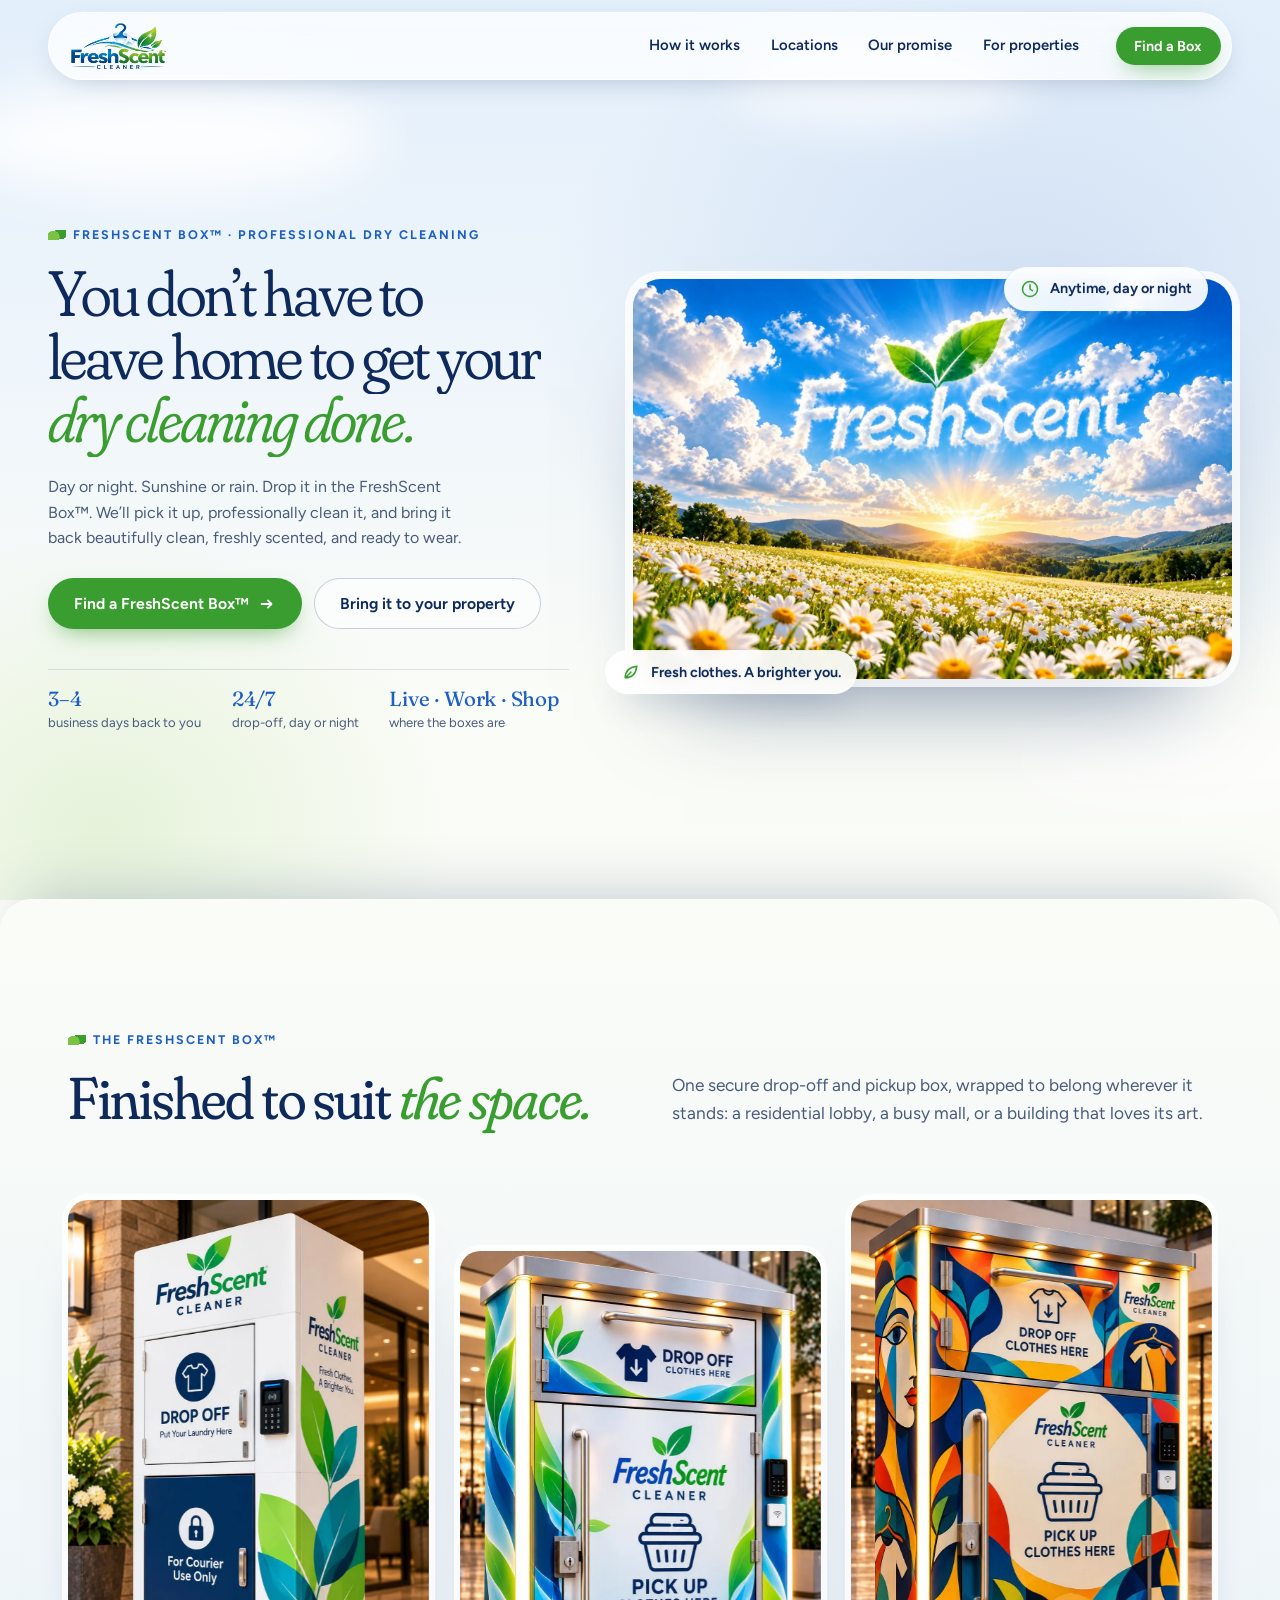
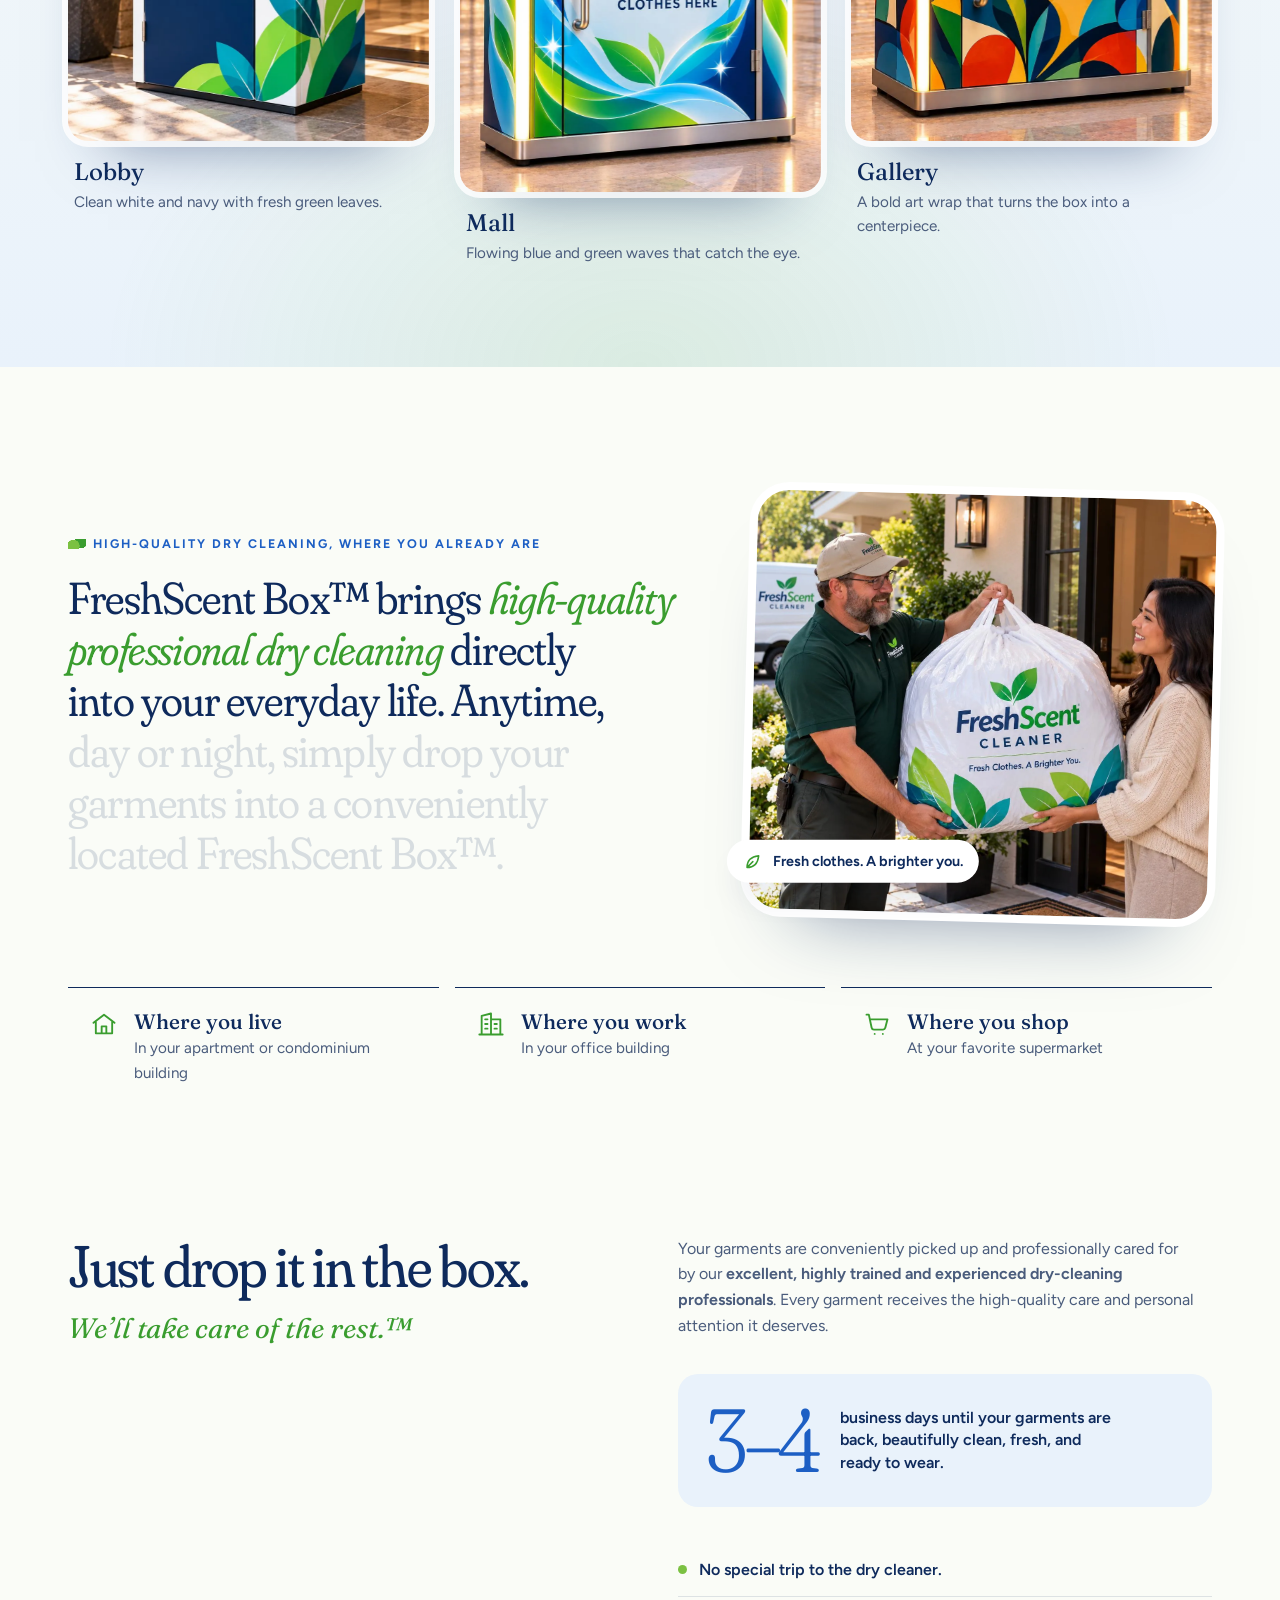
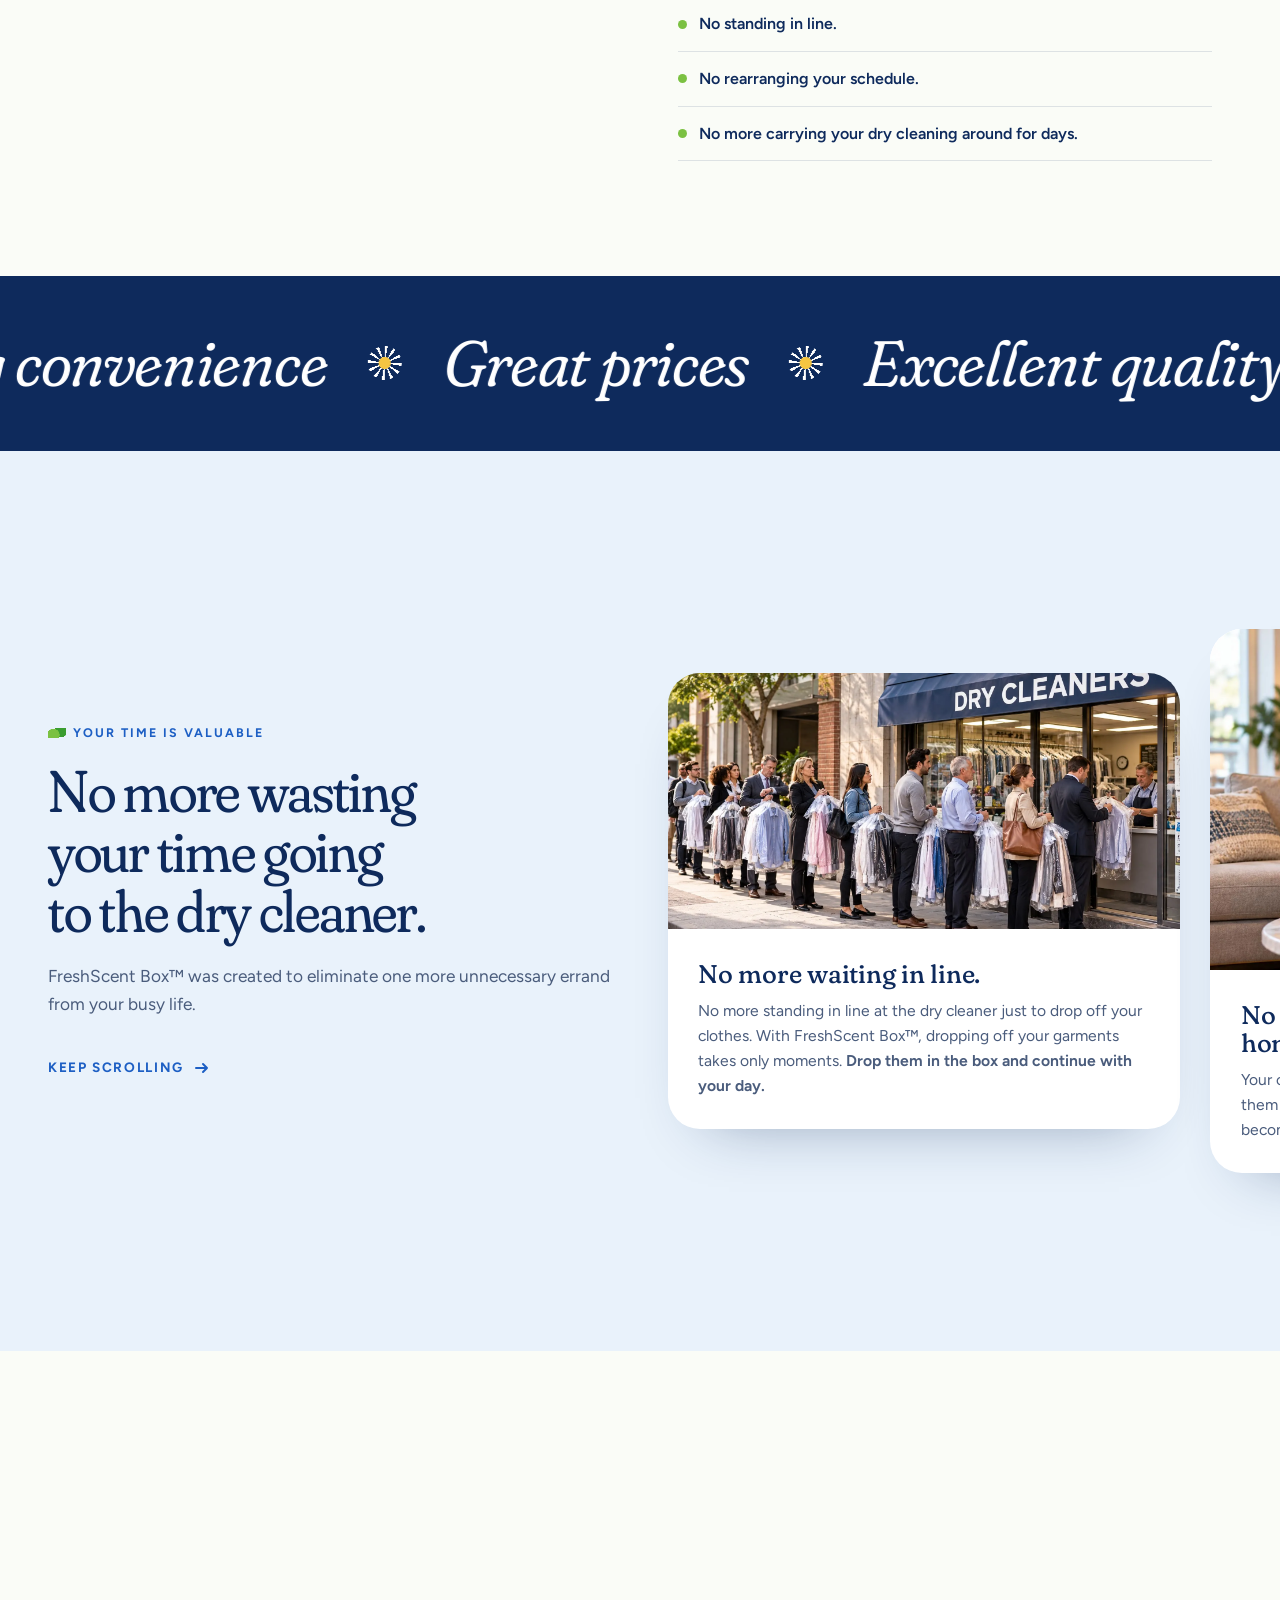
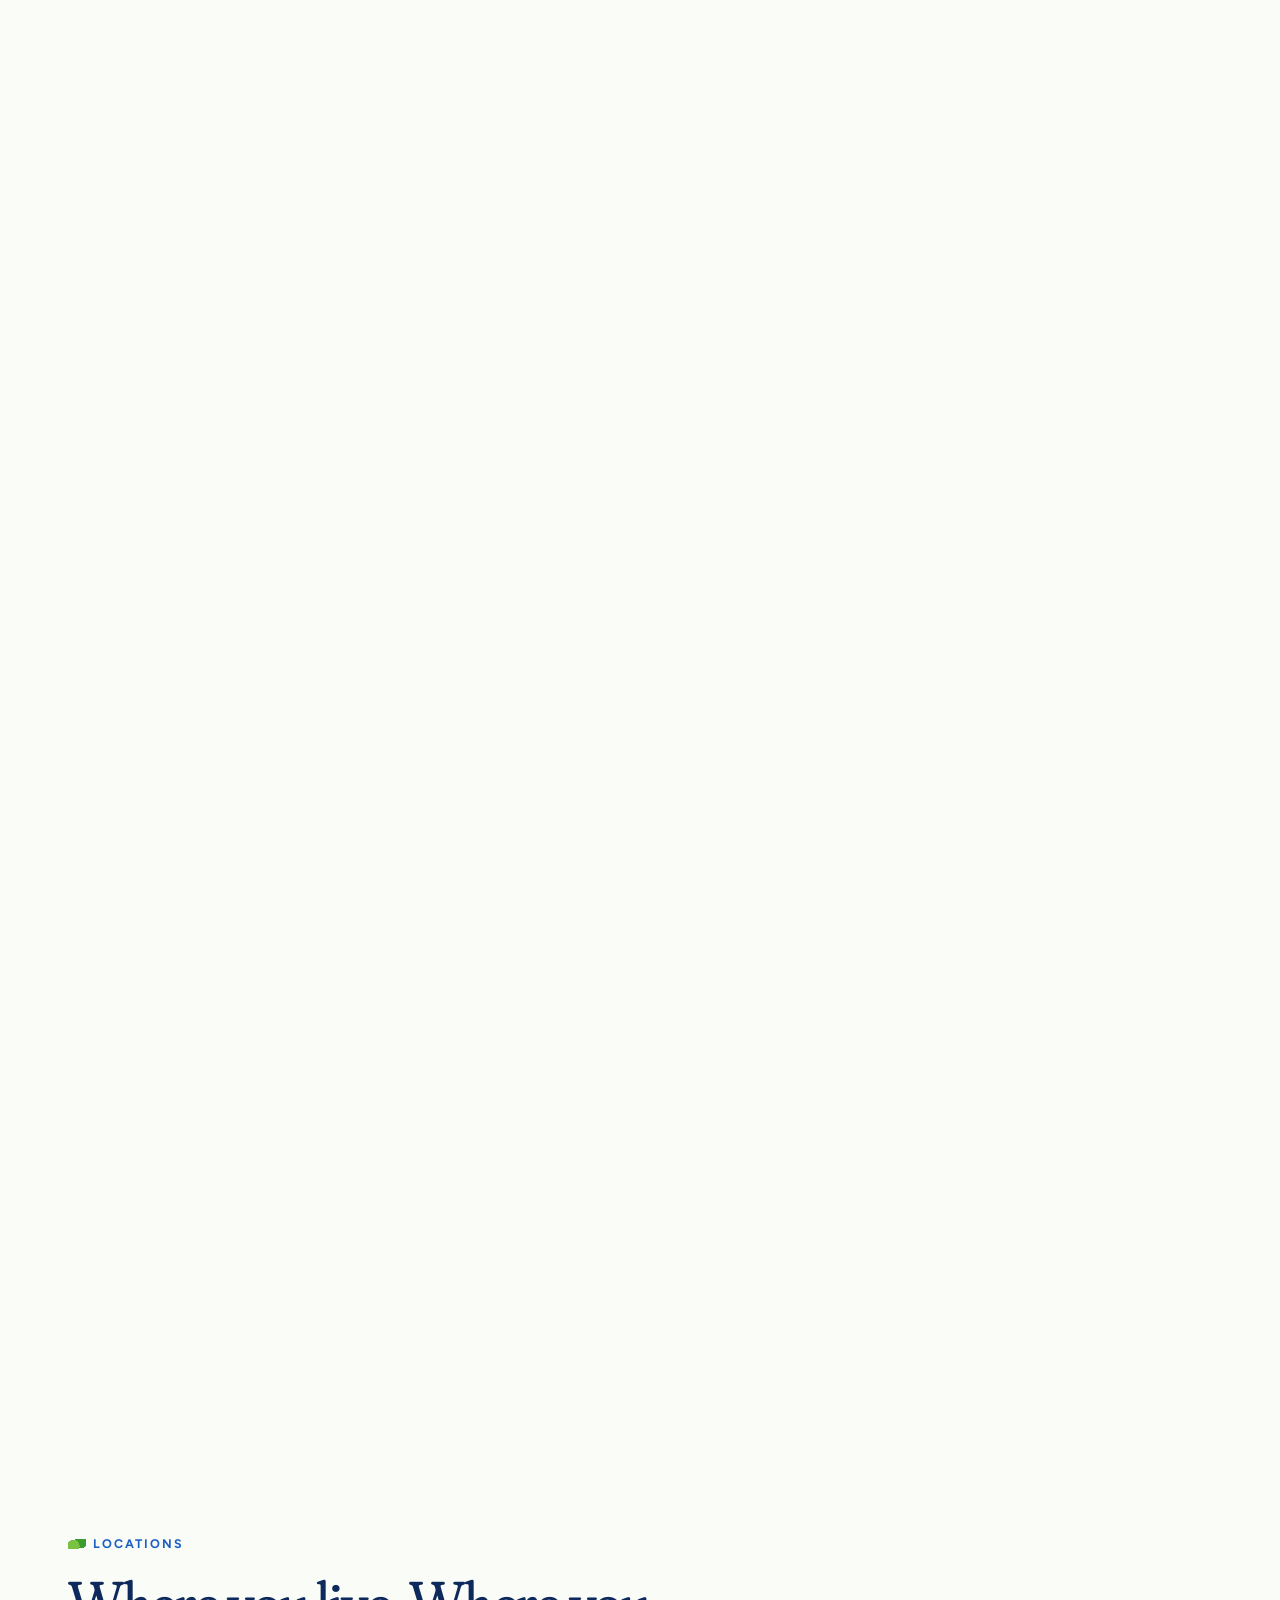
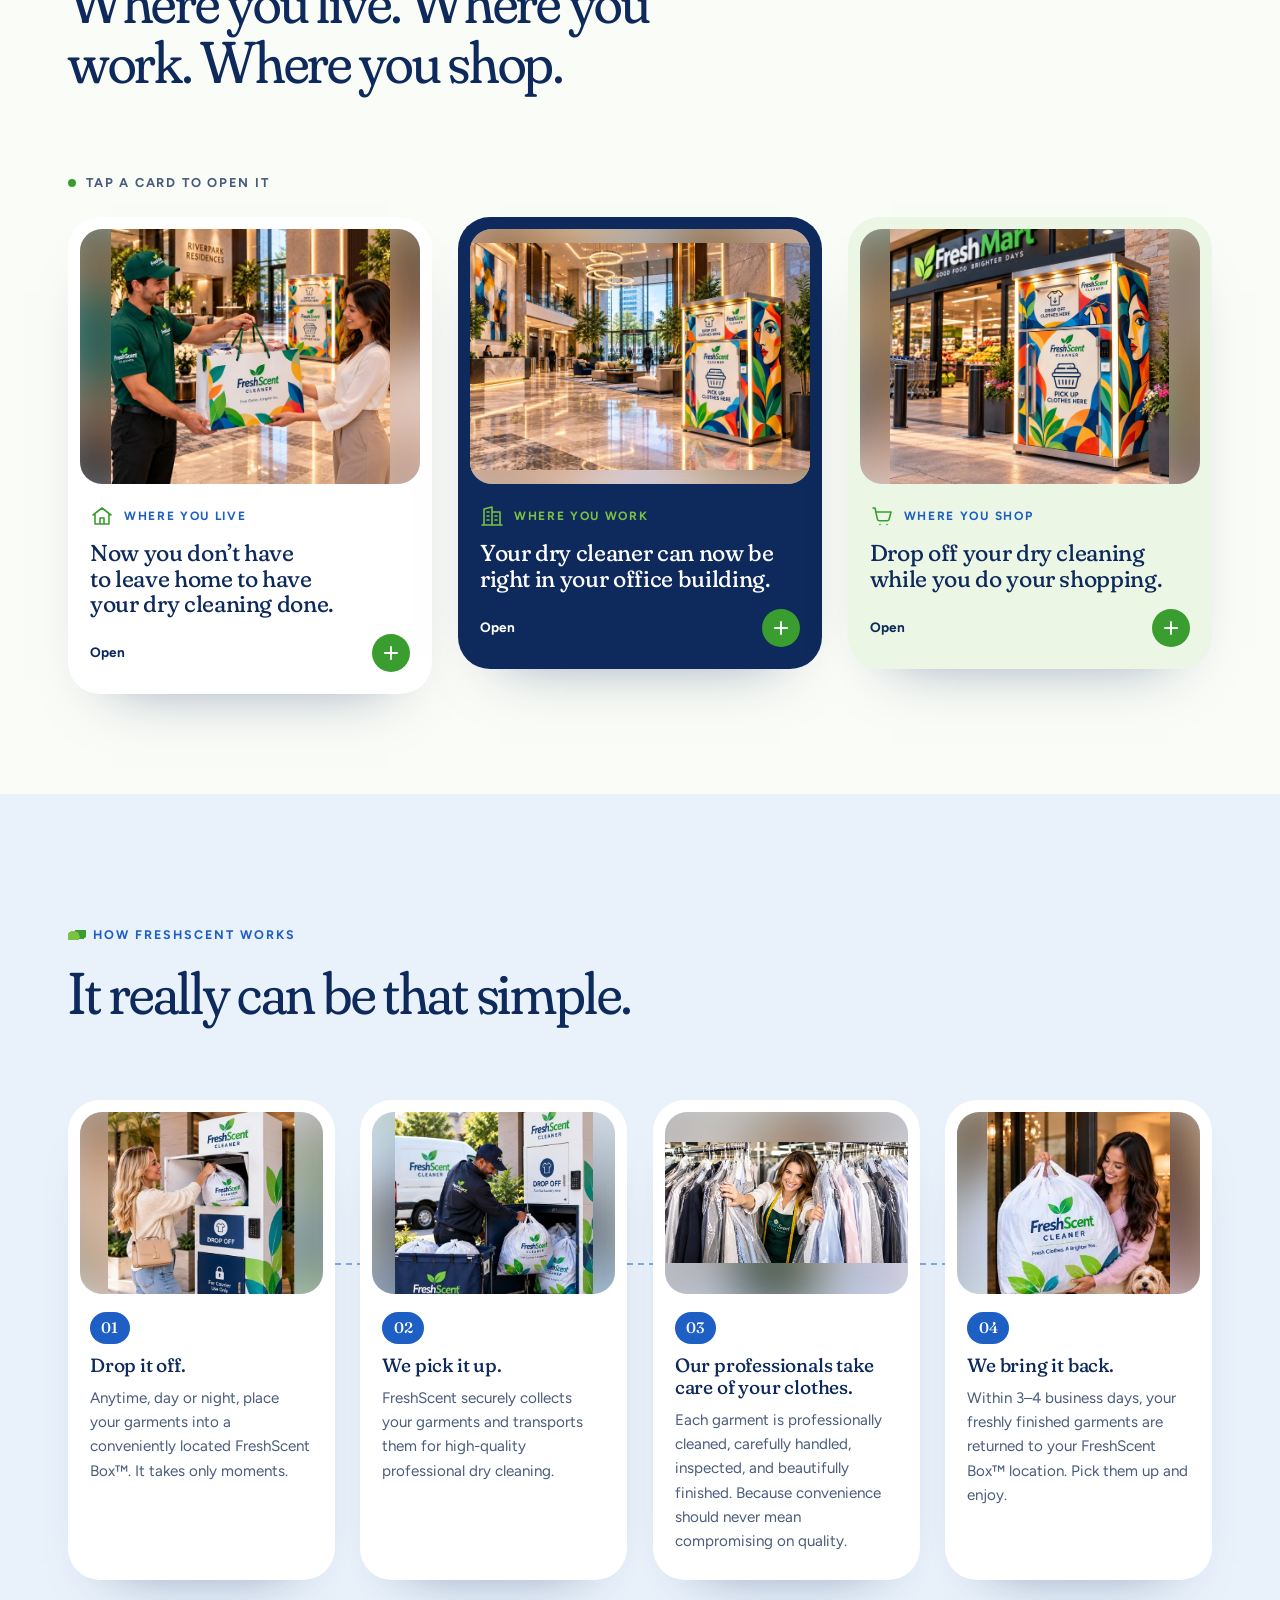
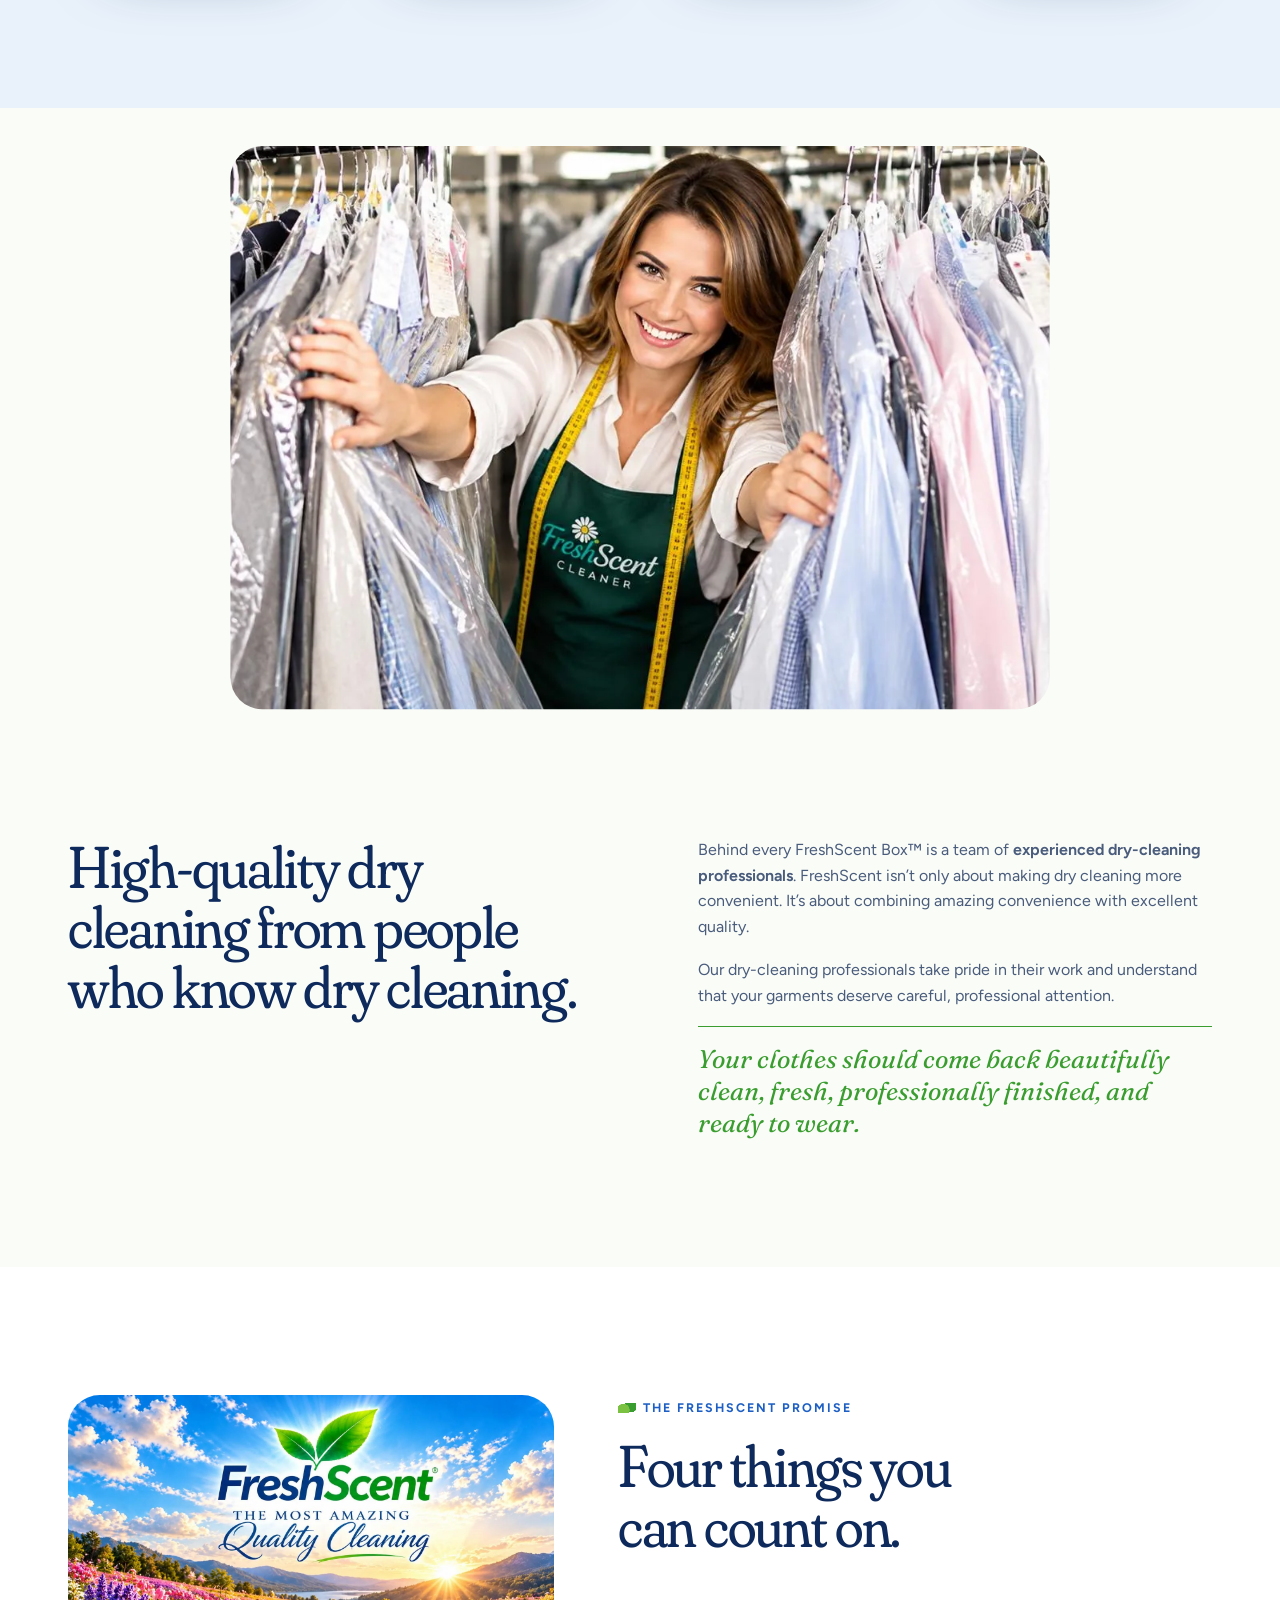
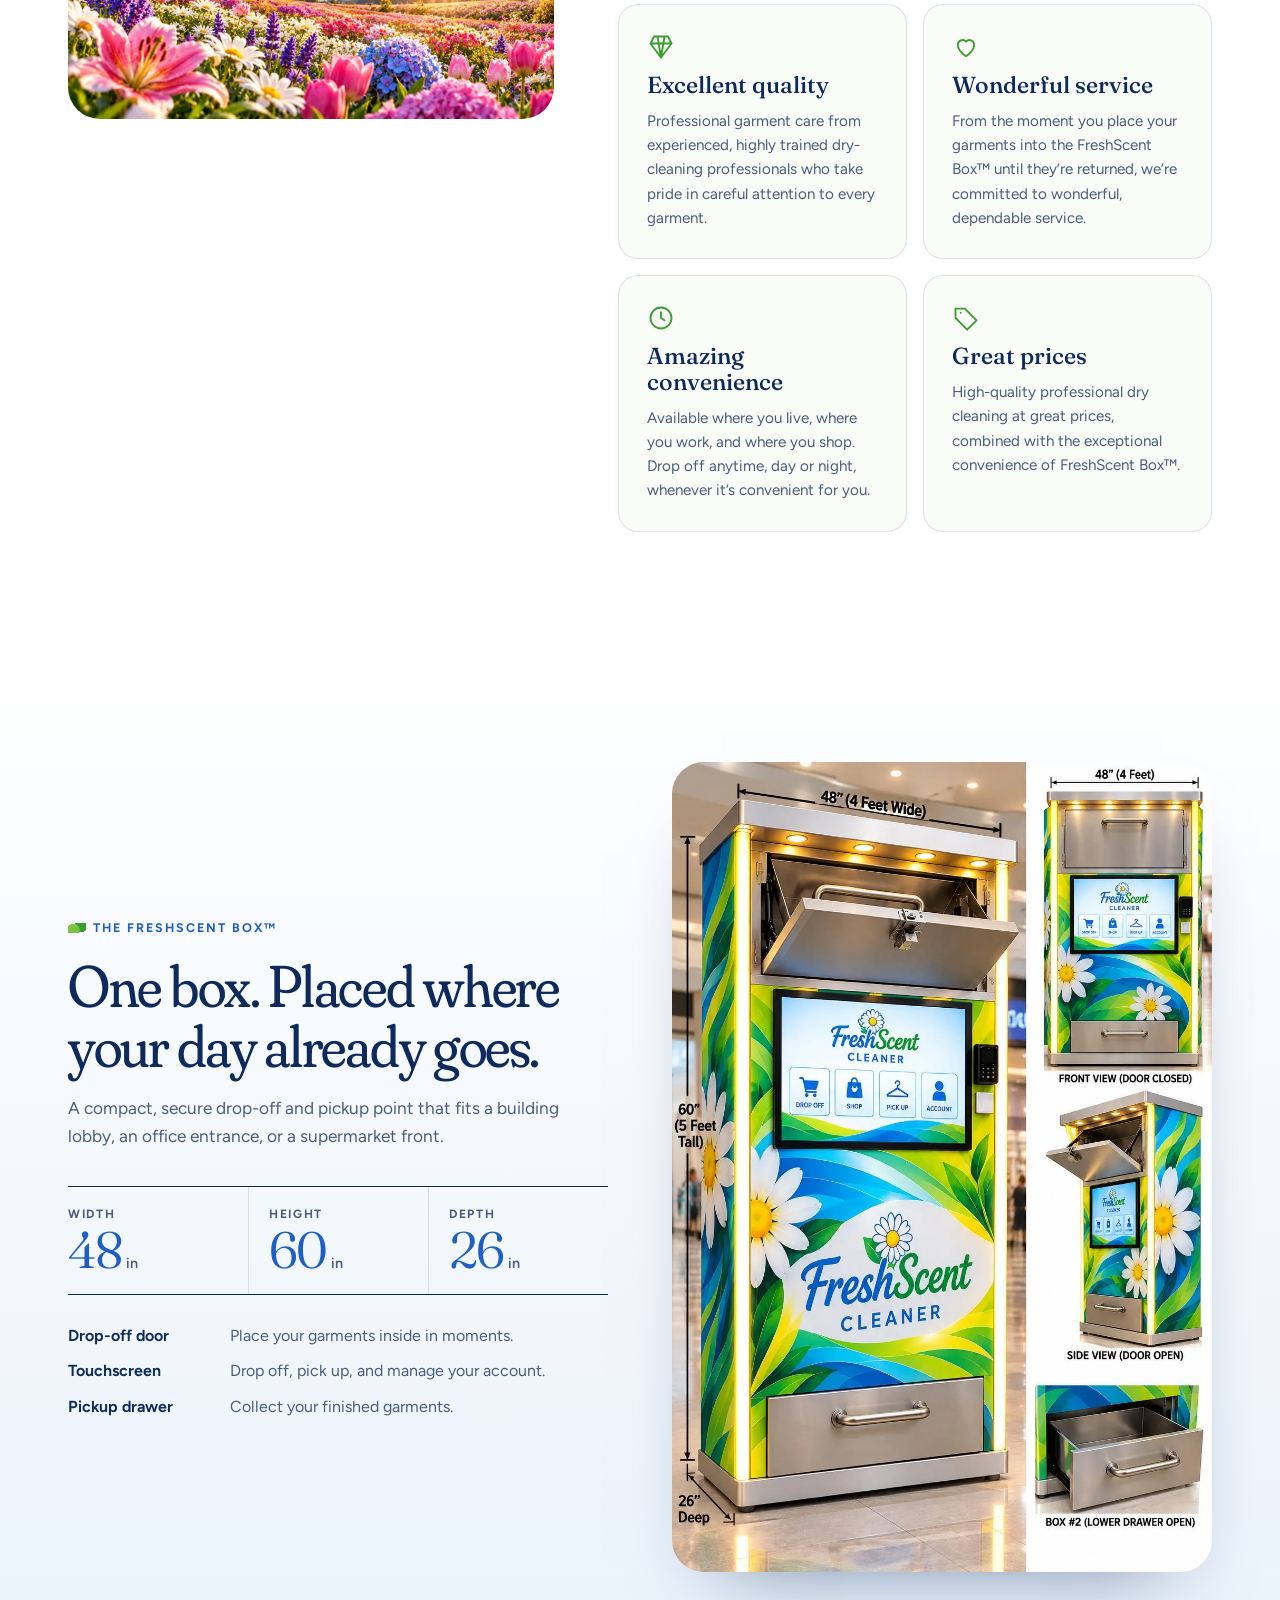
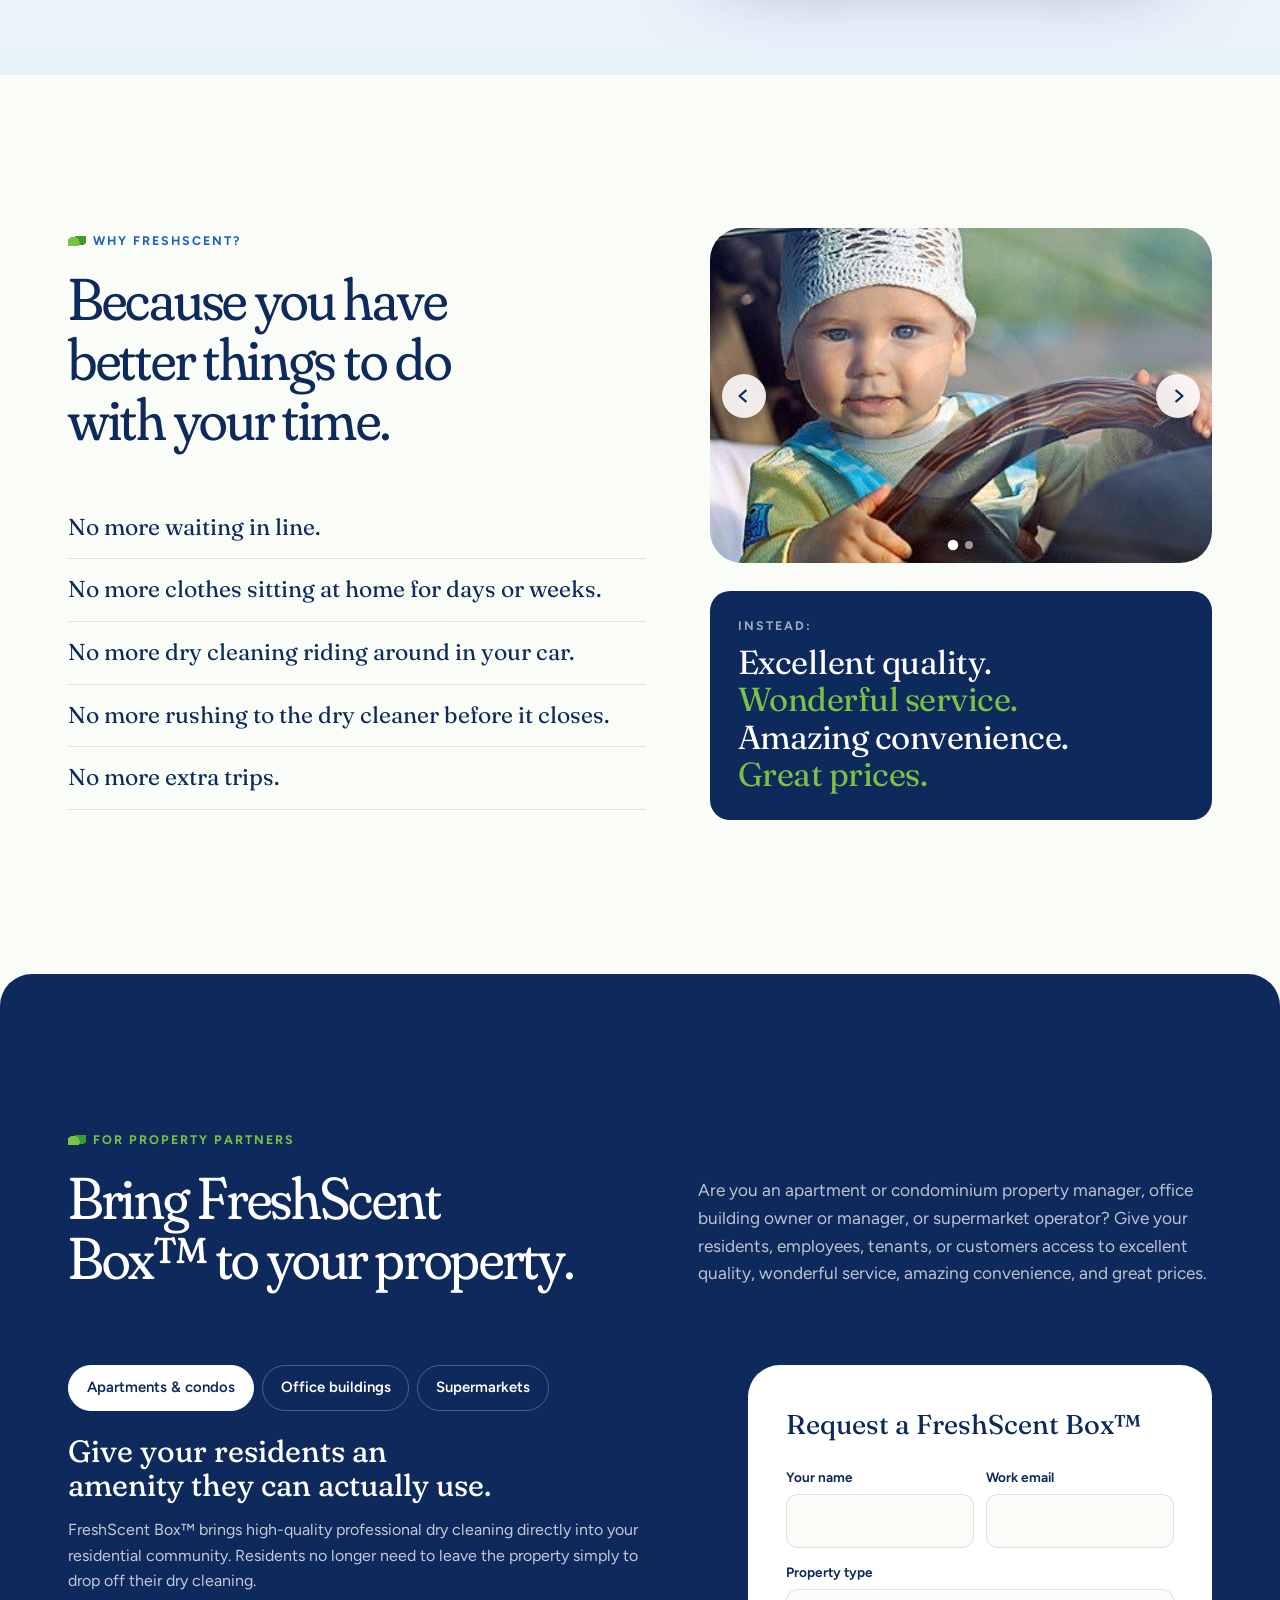
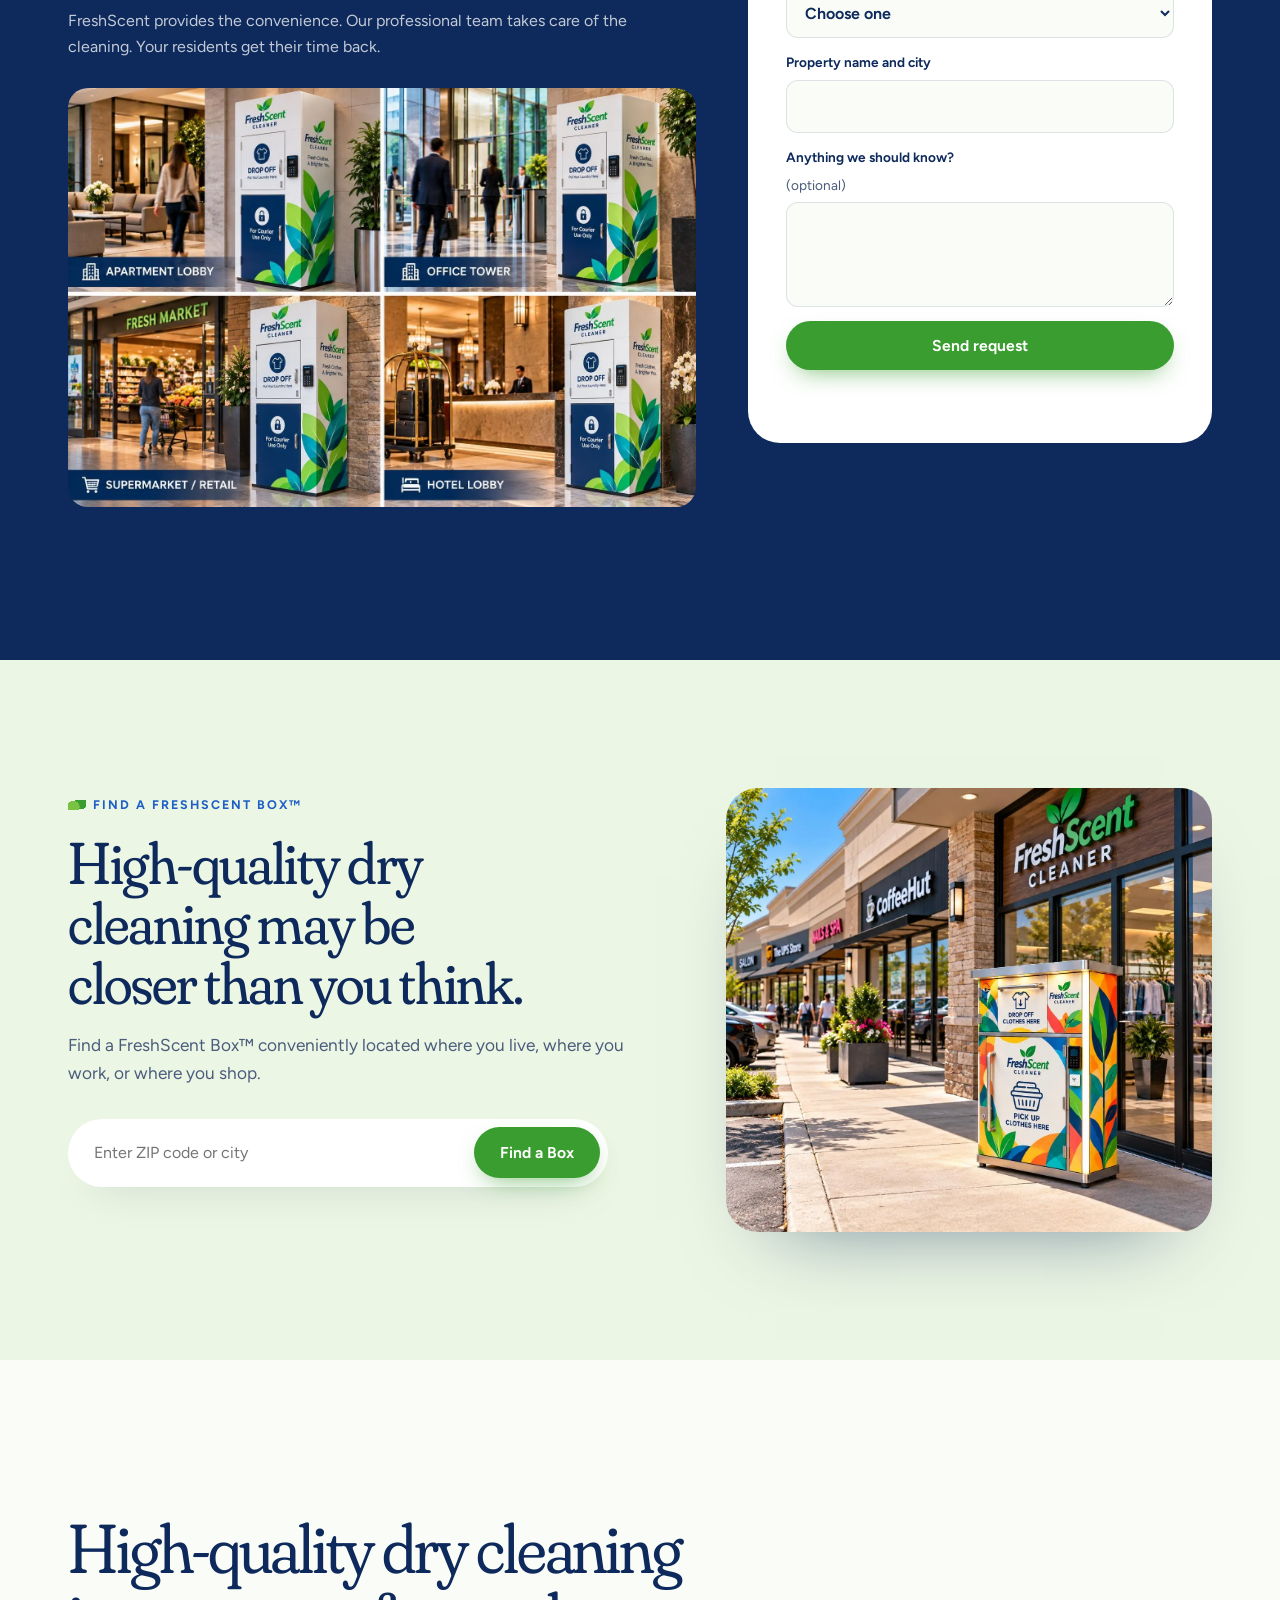
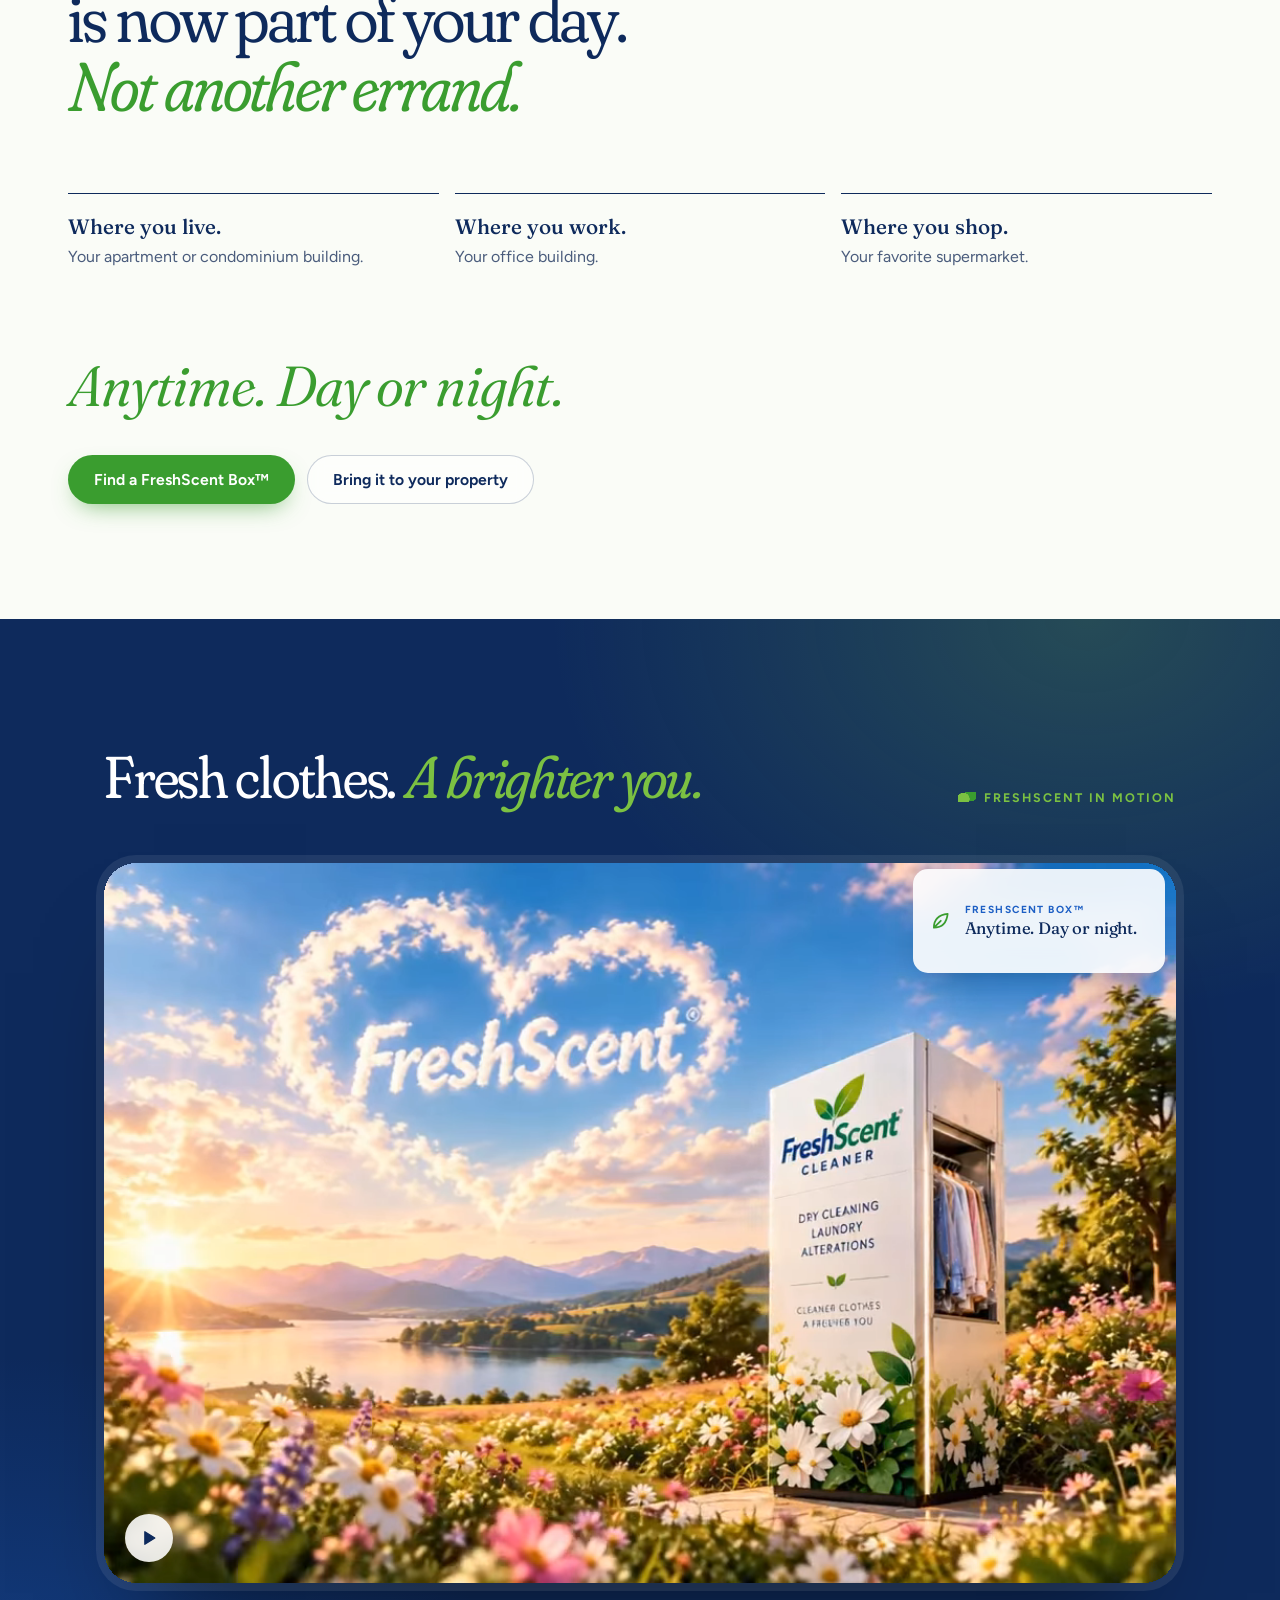
==== commit 63feae1a: "Update hero headline and subheadline copy New copy: "You don't have to leave home to get your dry cl" ====
--- a/index.html
+++ b/index.html
@@ -50,11 +50,11 @@
     <div class="hero__copy">
       <p class="eyebrow" data-hero>FreshScent Box™ · Professional dry cleaning</p>
       <h1 class="hero__title">
-        <span class="line"><span>Now you don’t have</span></span>
-        <span class="line"><span>to go to the</span></span>
-        <span class="line"><span><em>dry cleaner.</em></span></span>
+        <span class="line"><span>You don’t have to</span></span>
+        <span class="line"><span>leave home to get your</span></span>
+        <span class="line"><span><em>dry cleaning done.</em></span></span>
       </h1>
-      <p class="hero__sub" data-hero>High-quality dry cleaning where you live, where you work, and where you shop. Drop it in the box, anytime, day or night. We’ll take care of the rest.™</p>
+      <p class="hero__sub" data-hero>Day or night. Sunshine or rain. Drop it in the FreshScent Box™. We’ll pick it up, professionally clean it, and bring it back beautifully clean, freshly scented, and ready to wear.</p>
       <div class="hero__ctas" data-hero>
         <a class="btn btn--leaf" href="#find">Find a FreshScent Box™ <svg viewBox="0 0 20 20" aria-hidden="true"><path d="M4 10h11m-4-4 4 4-4 4"/></svg></a>
         <a class="btn btn--ghost" href="#properties">Bring it to your property</a>
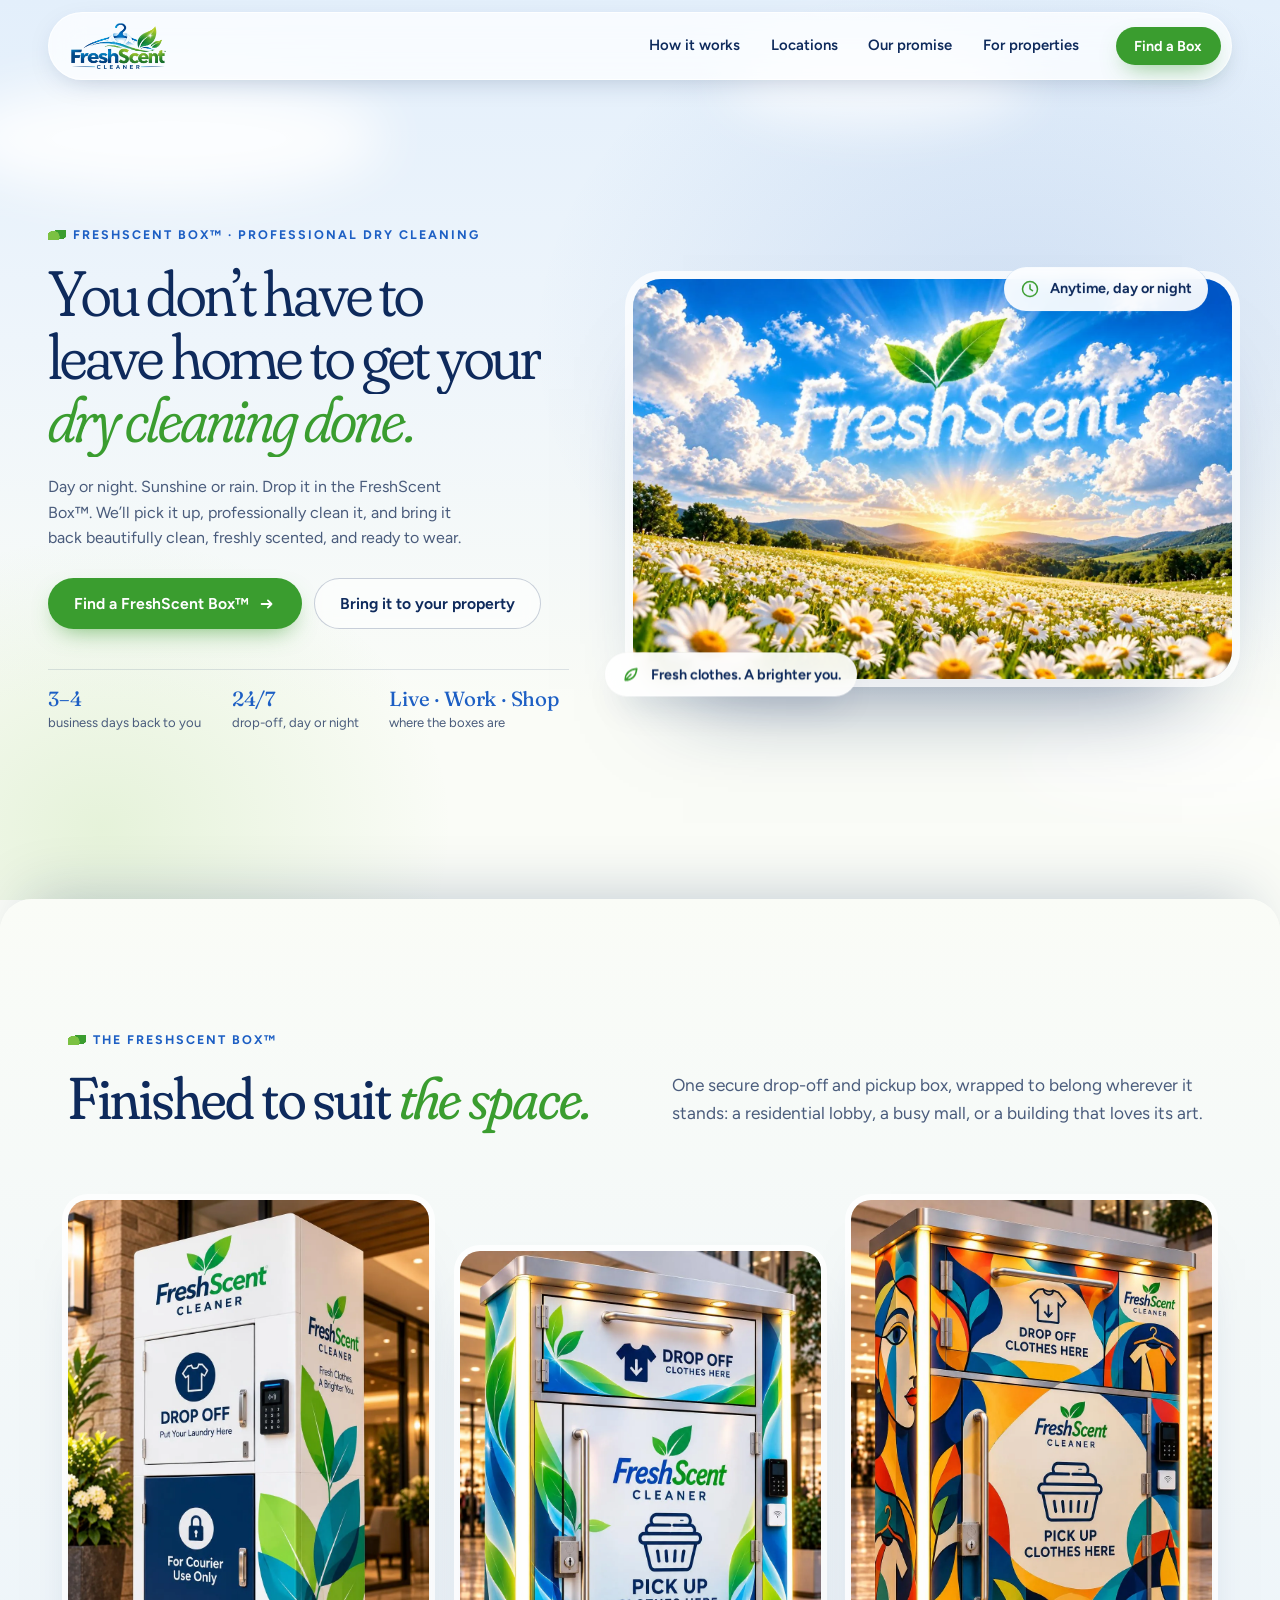
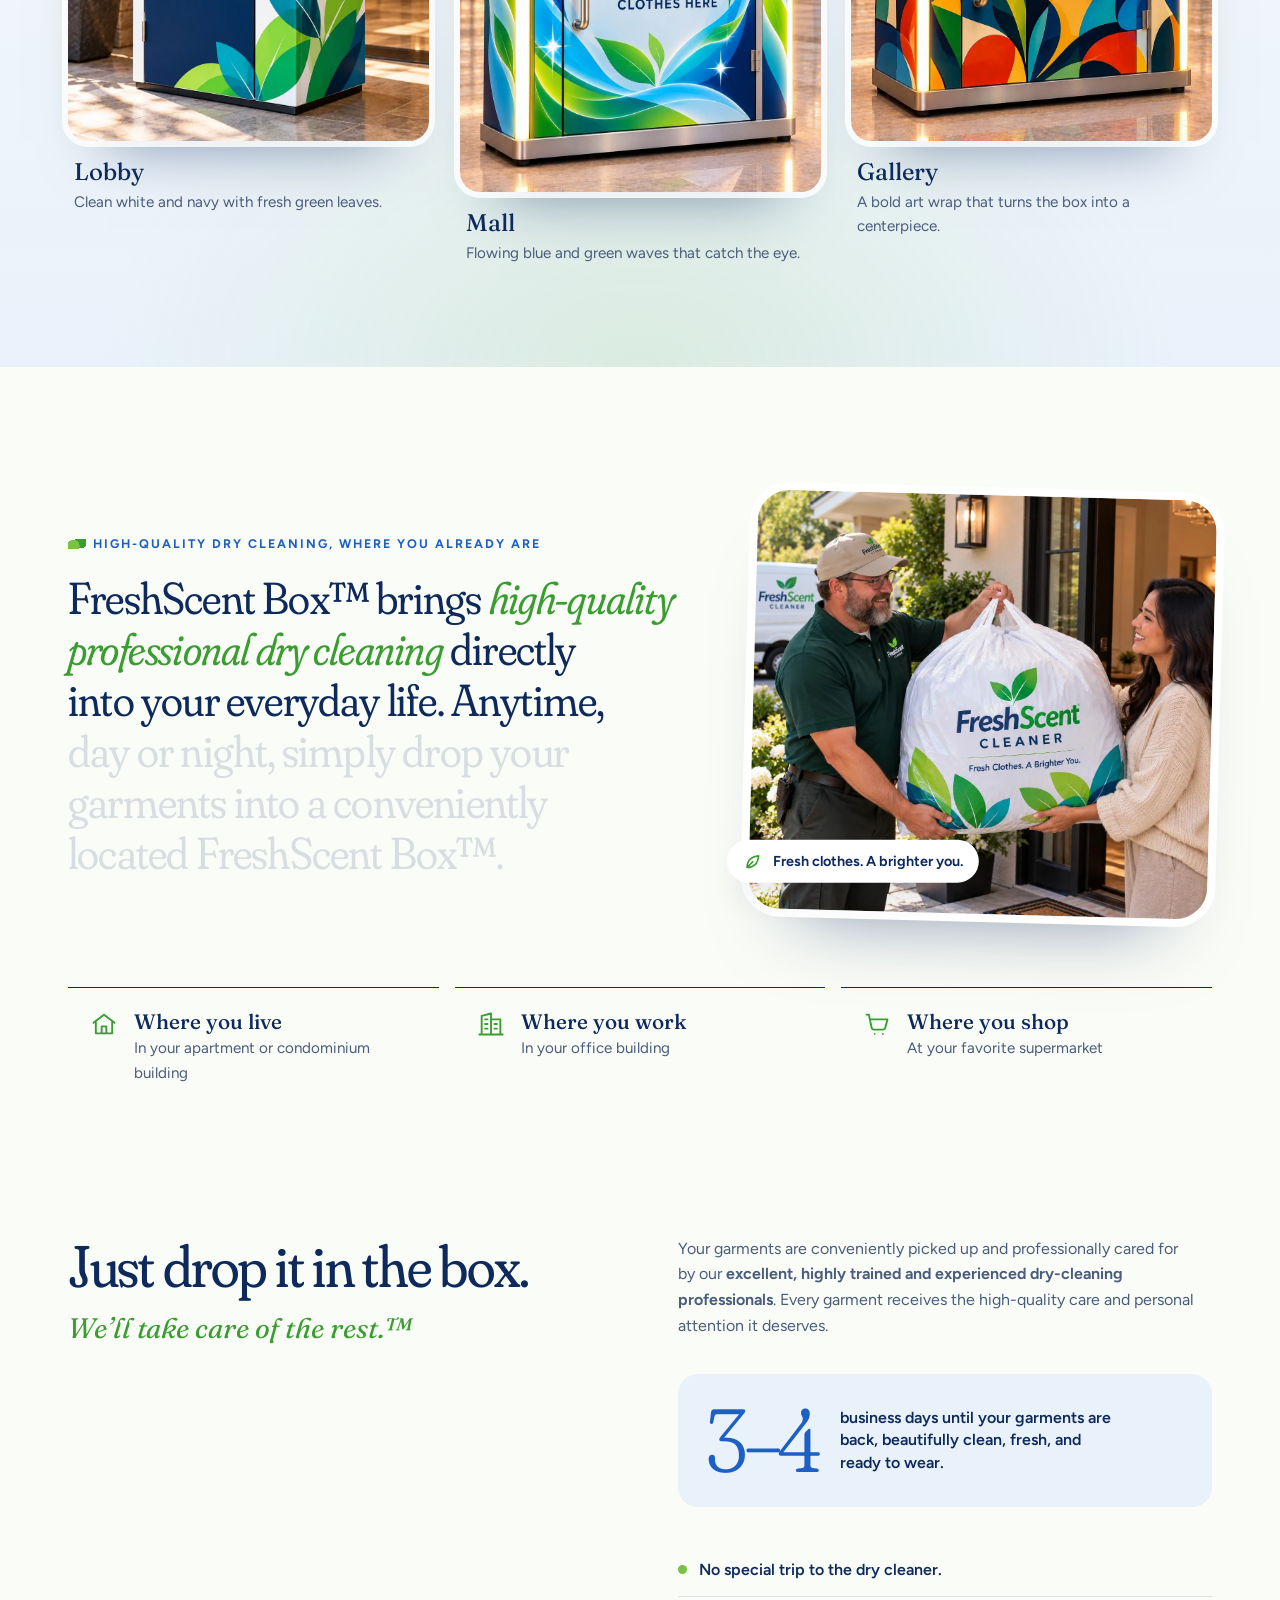
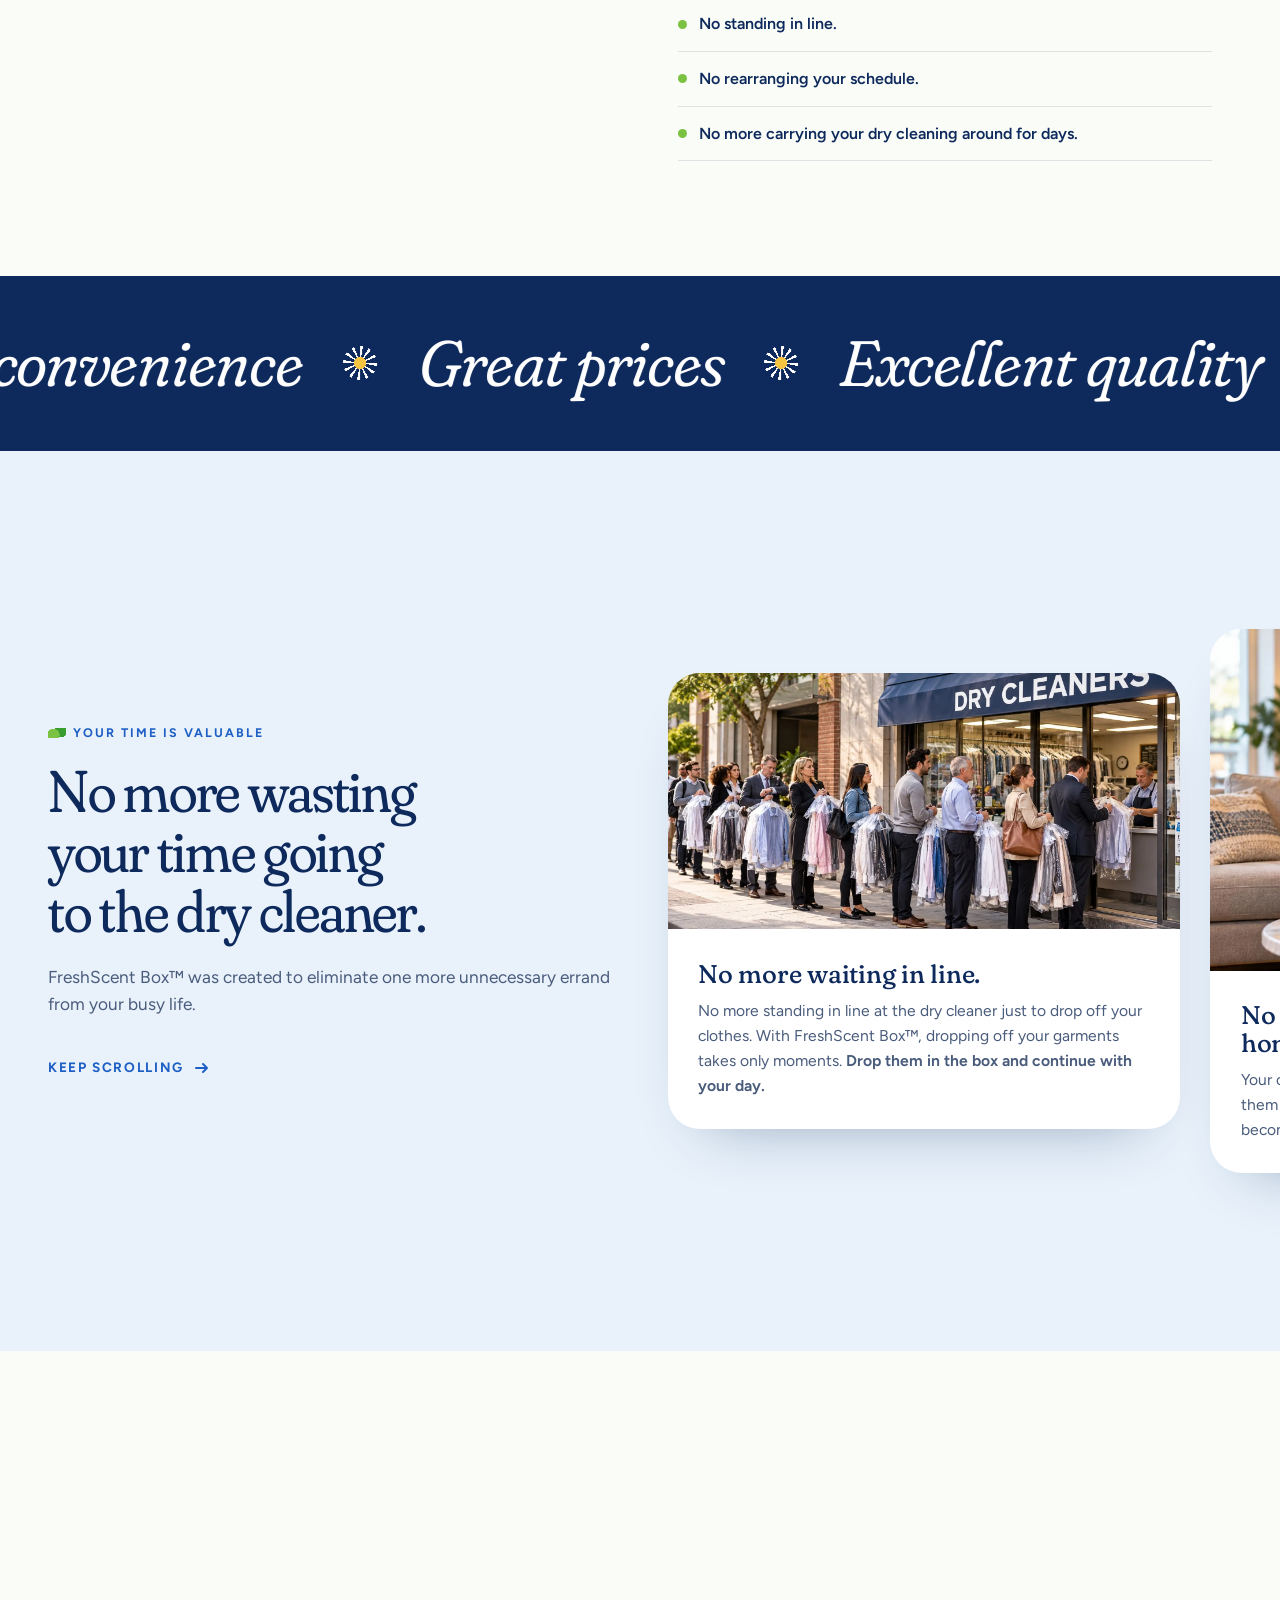
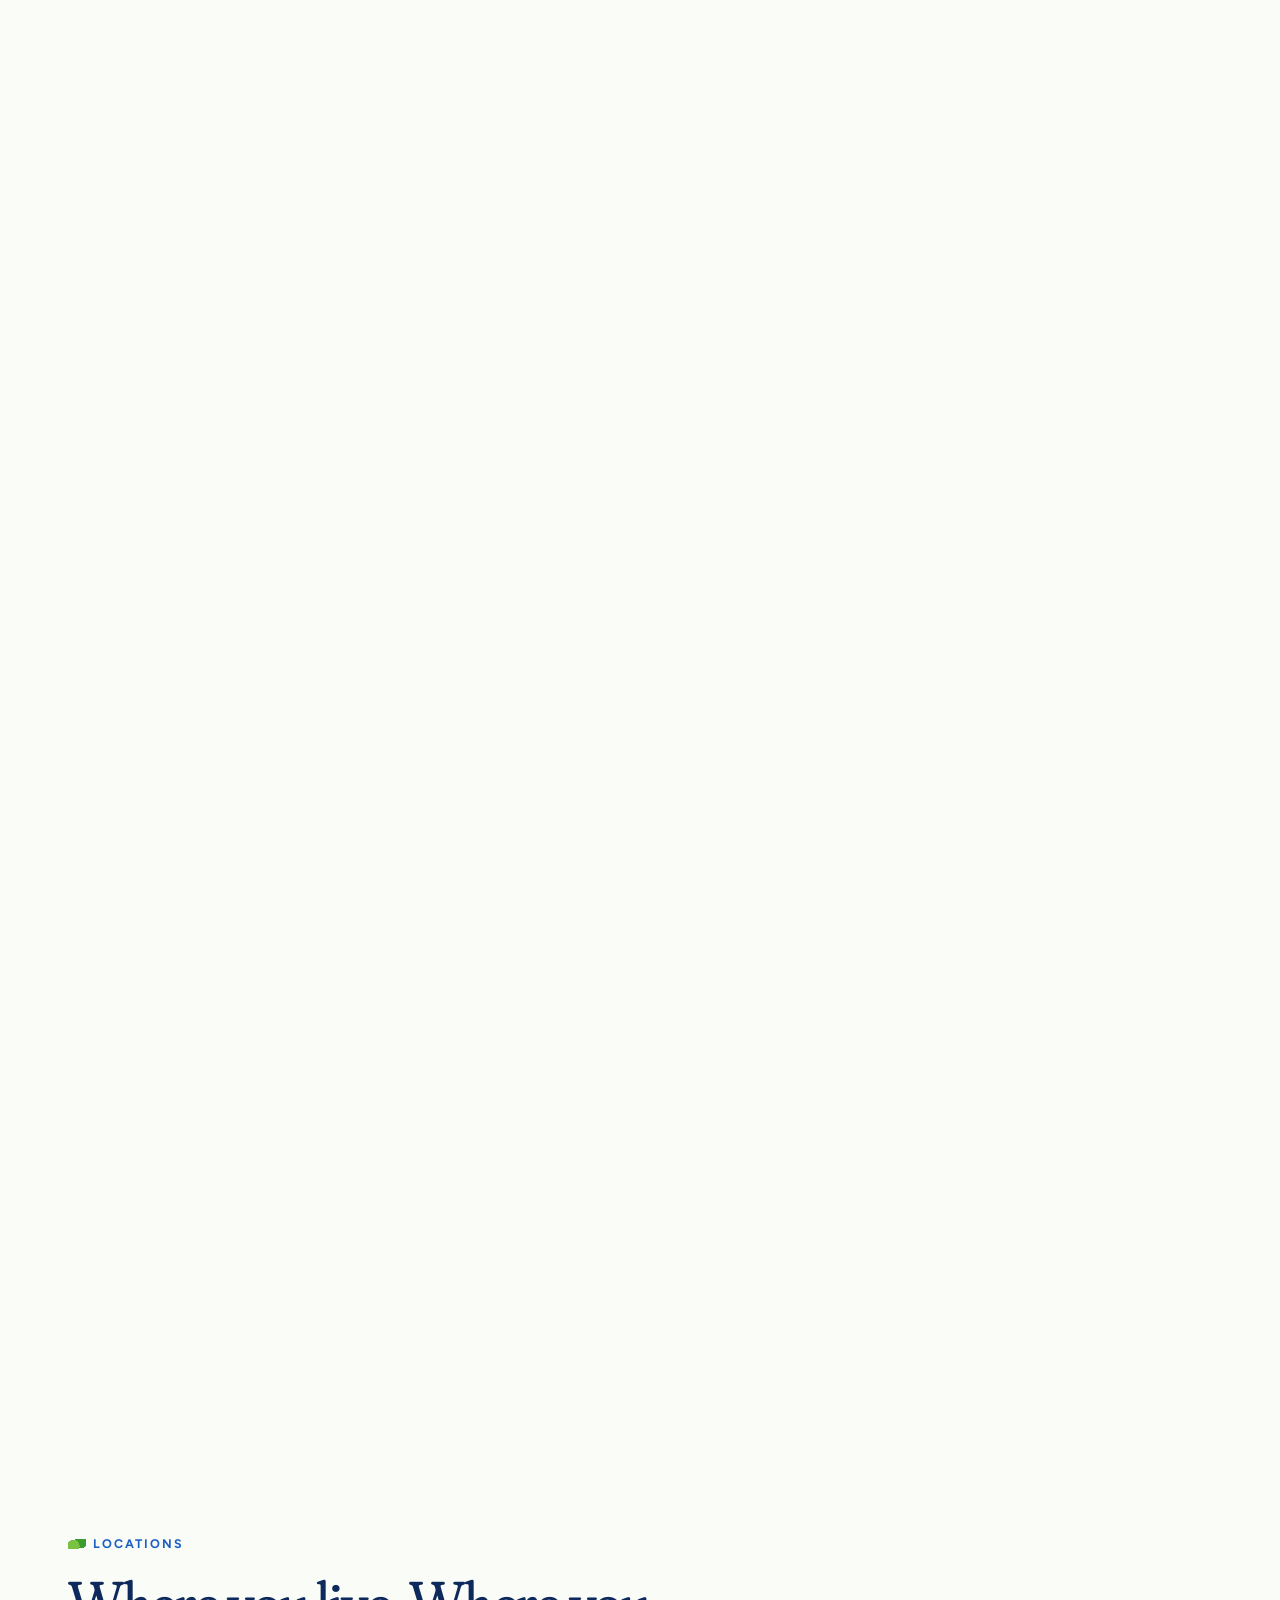
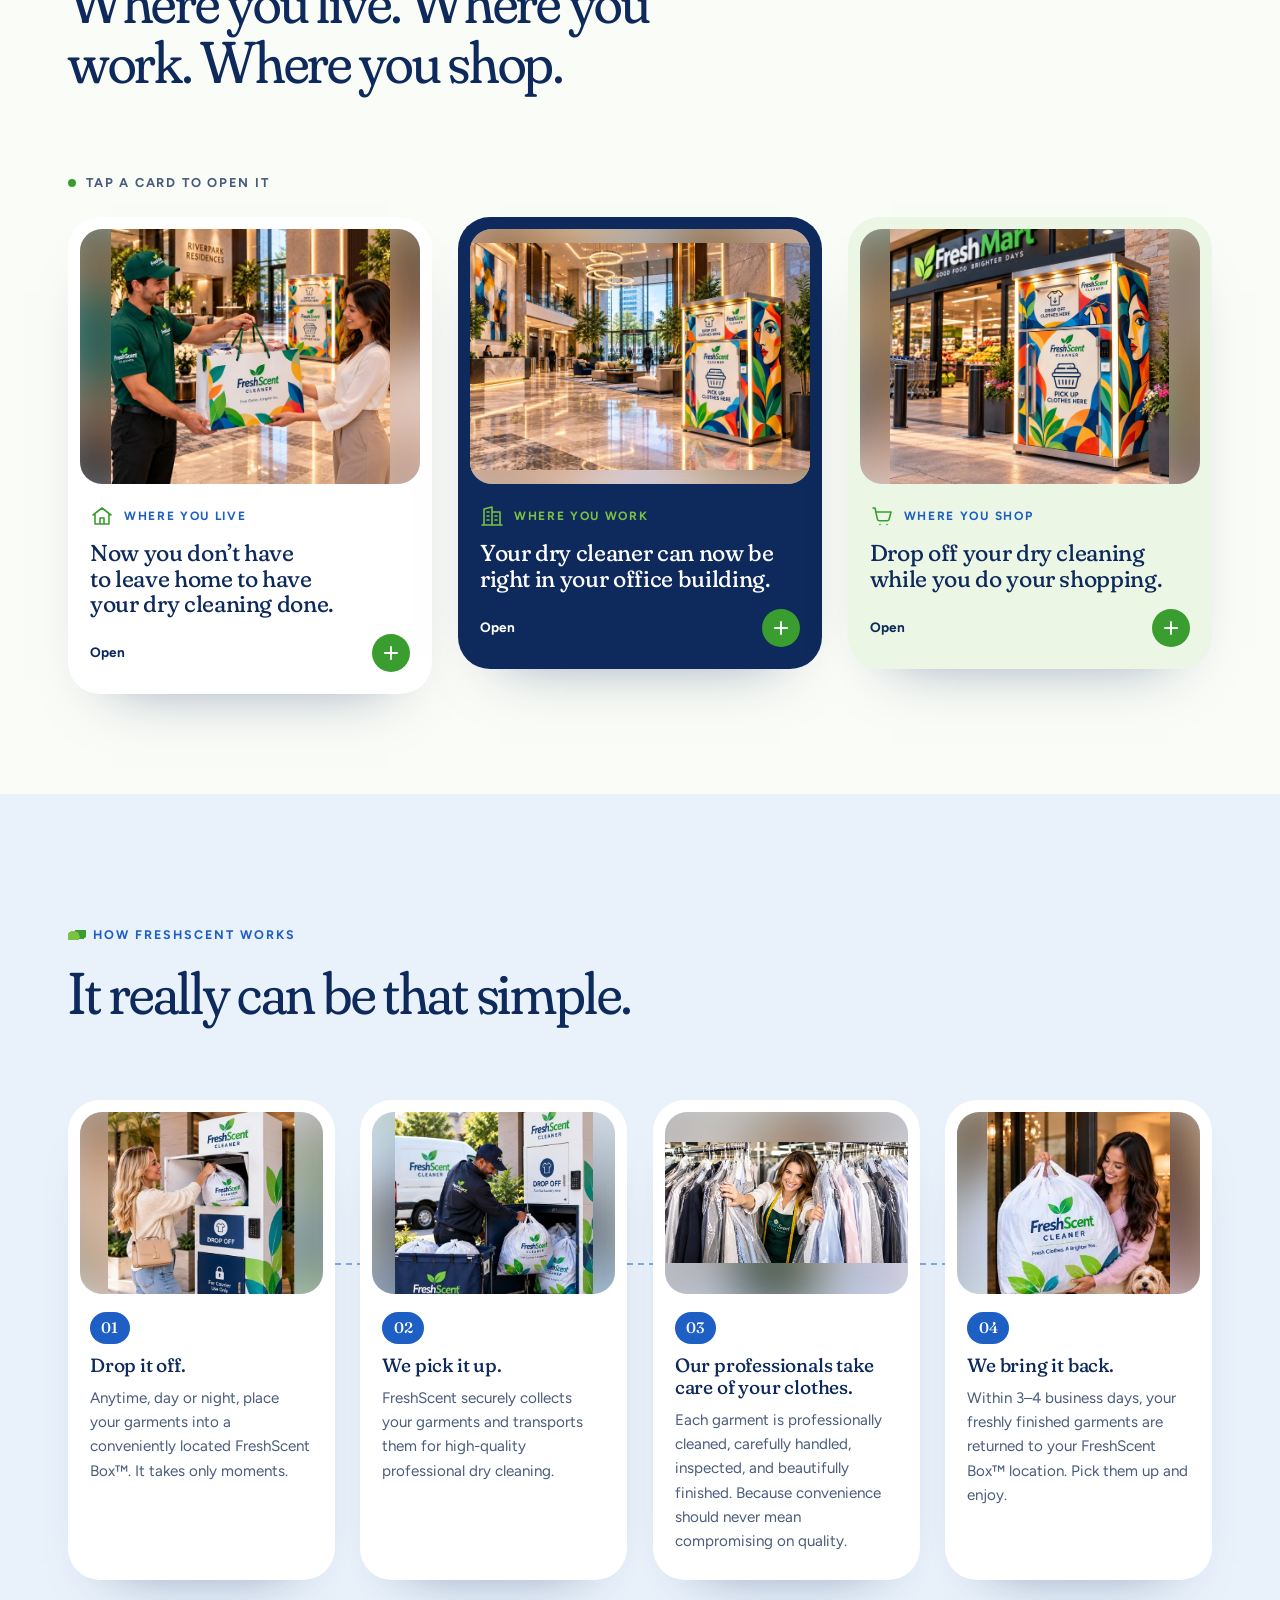
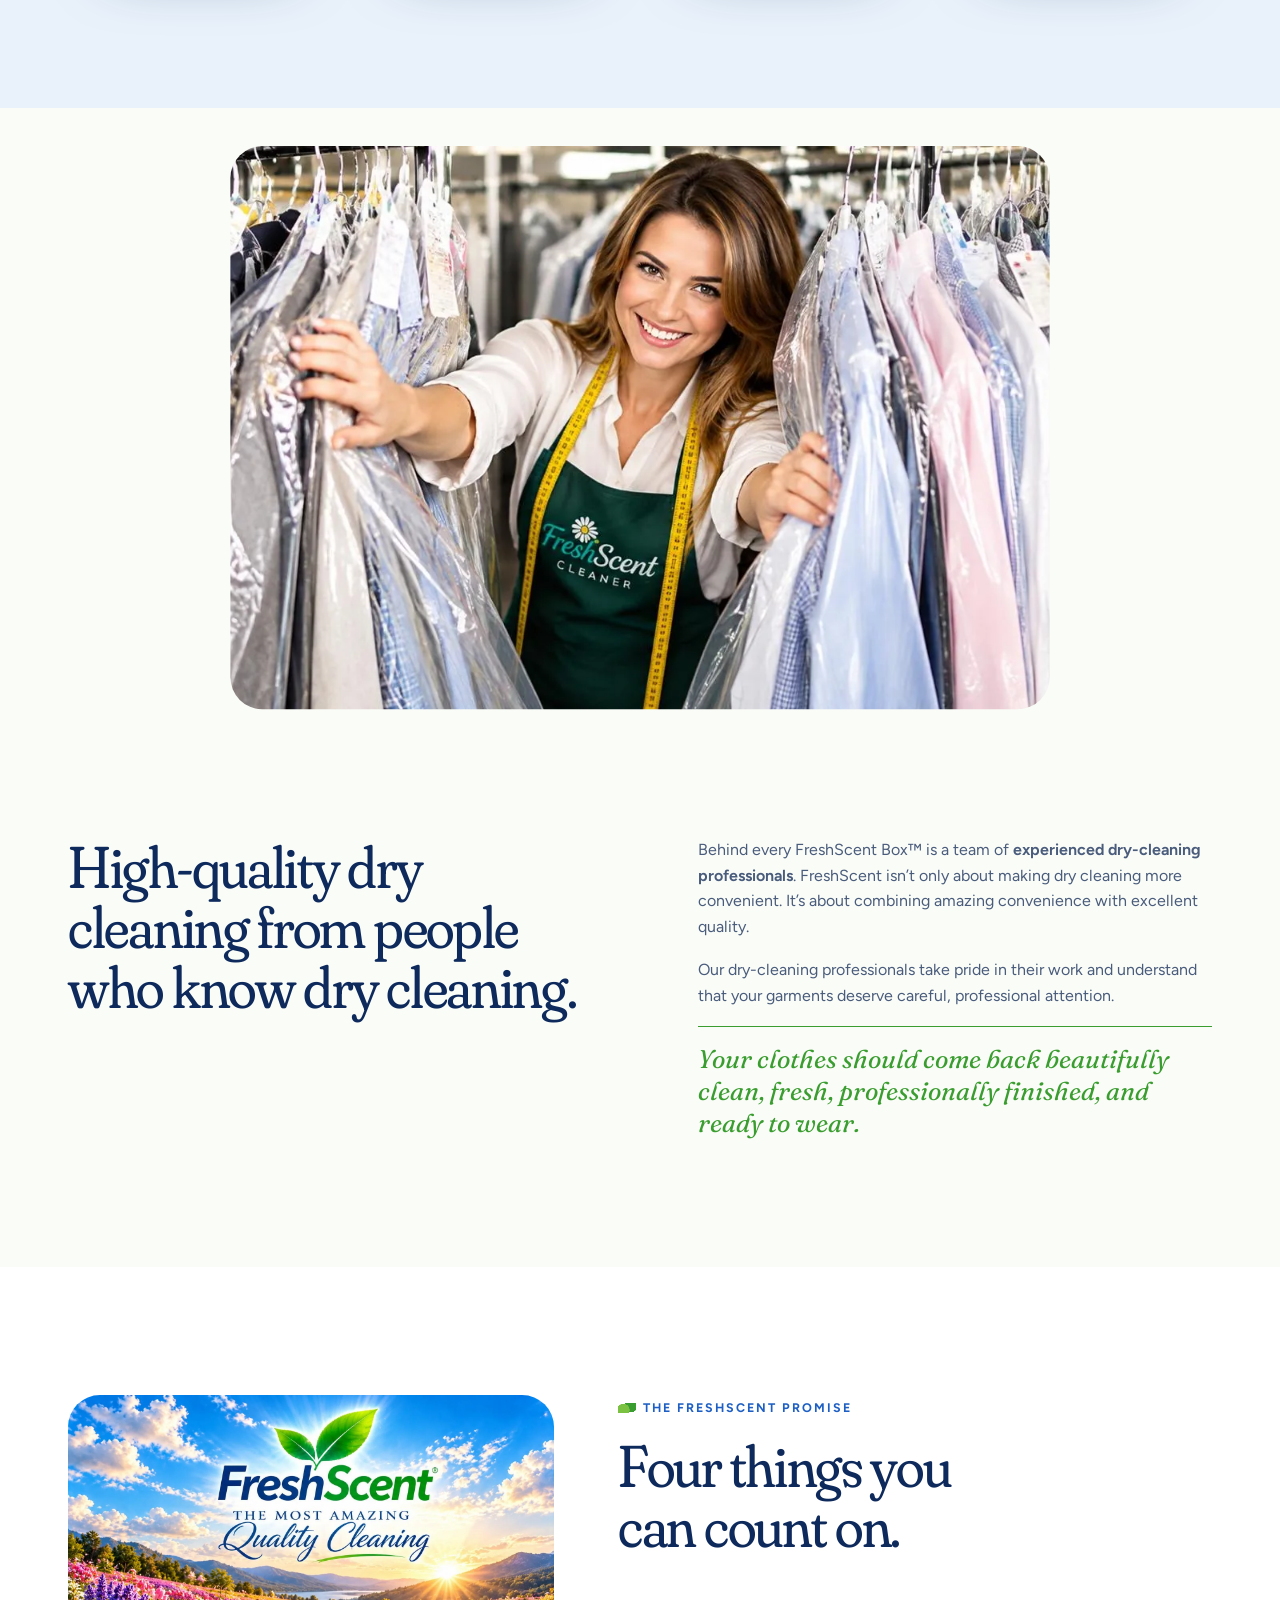
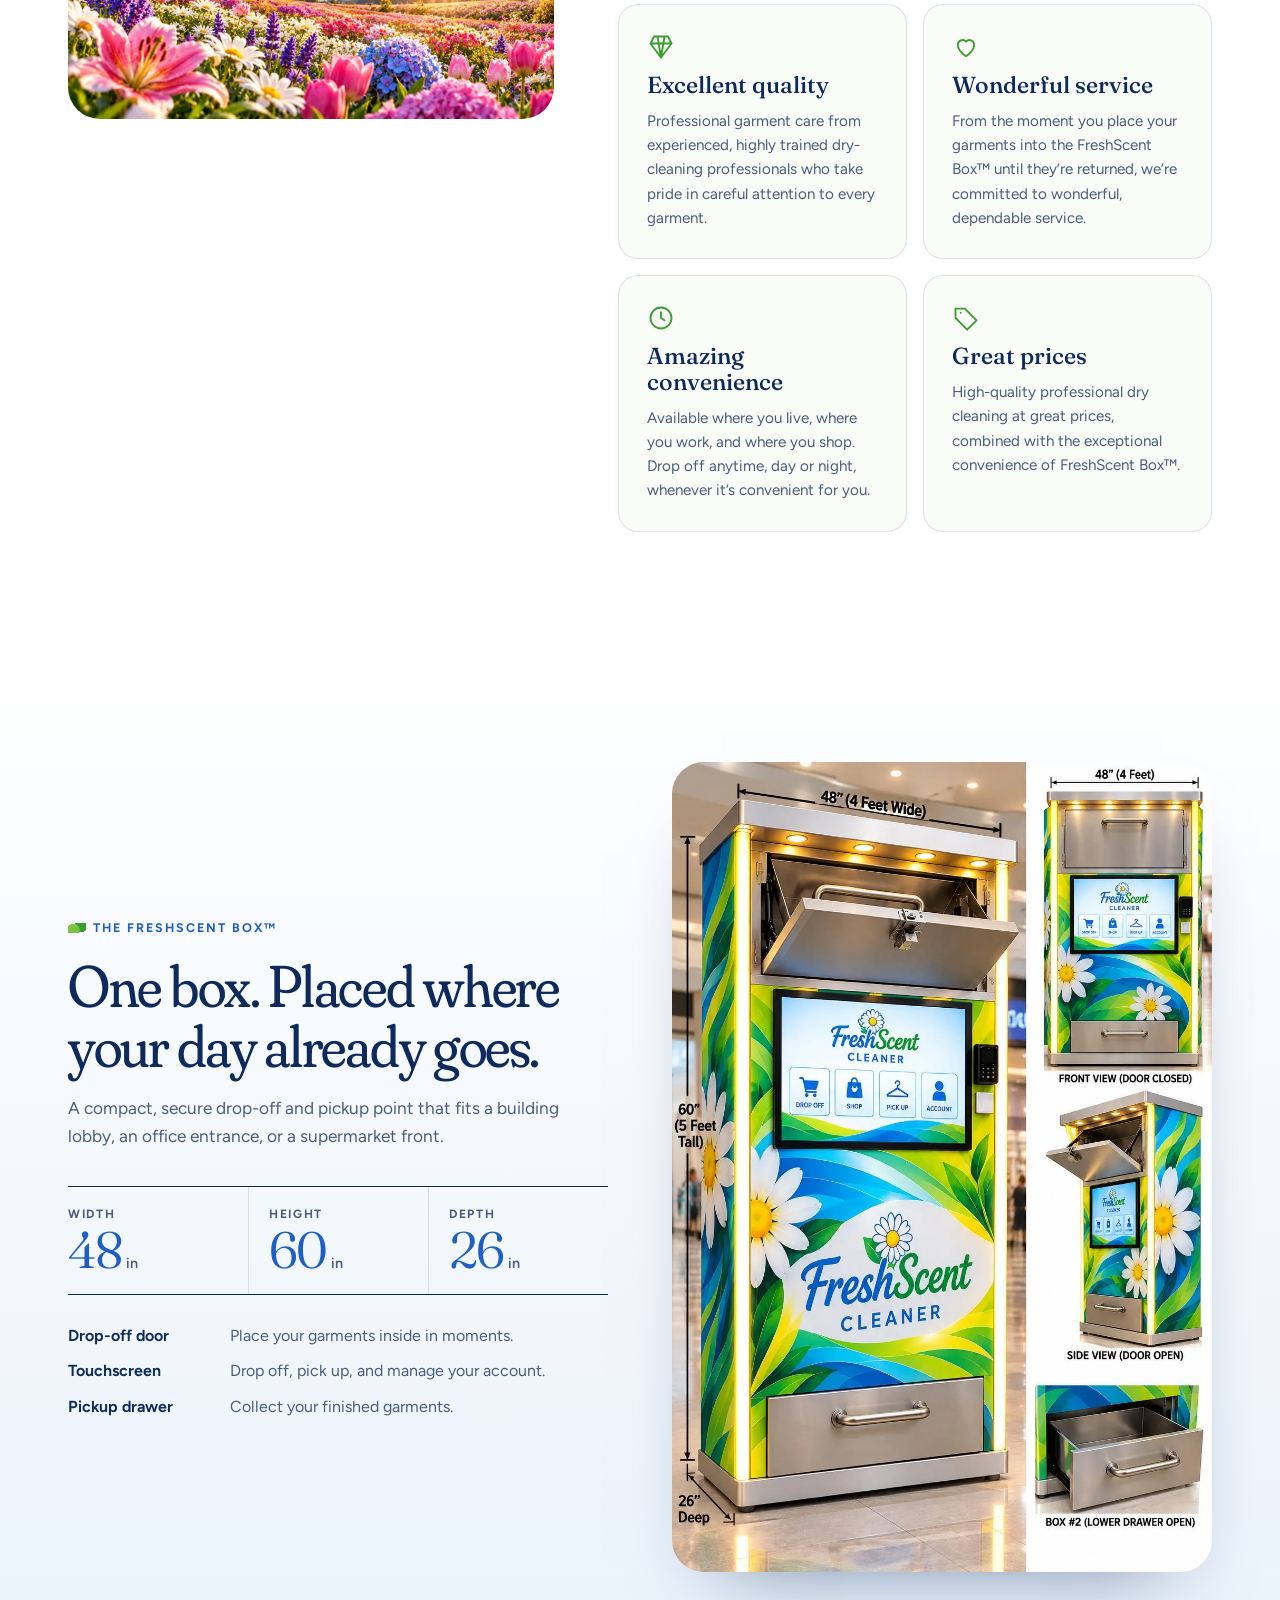
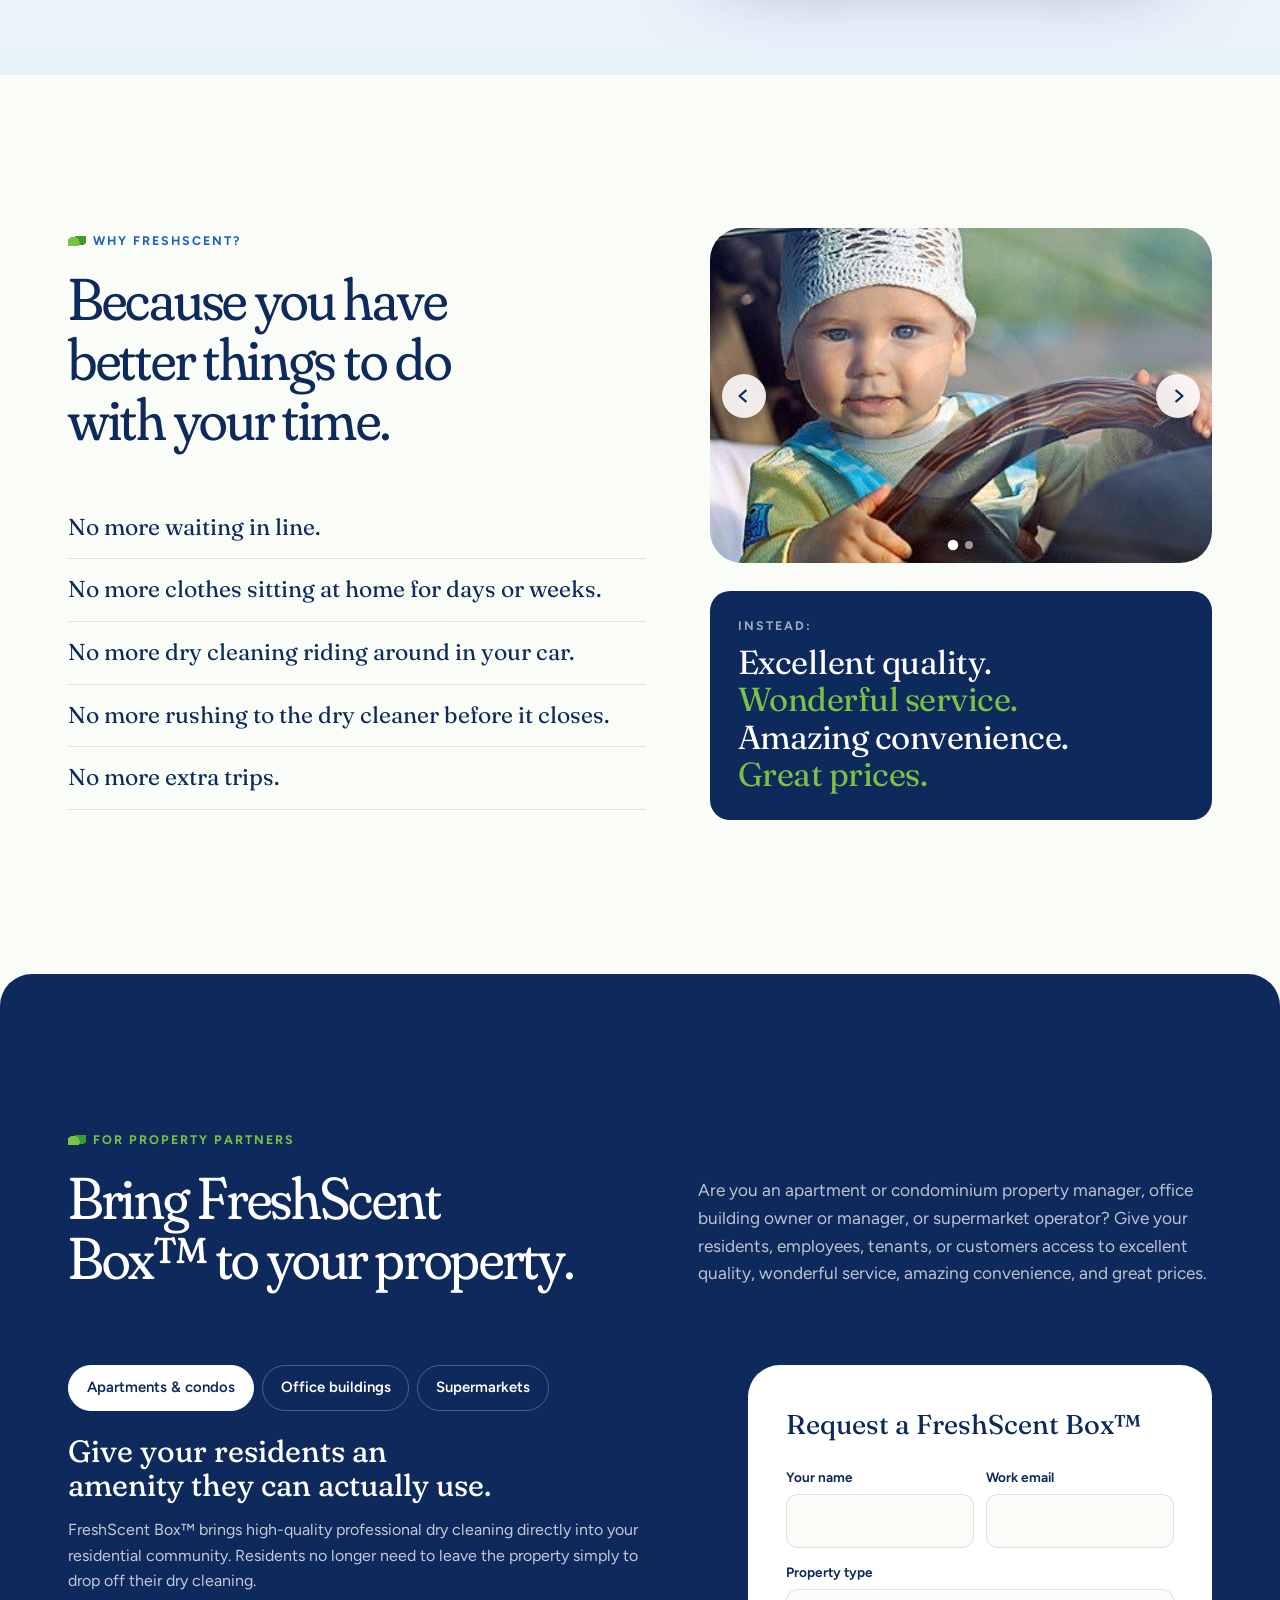
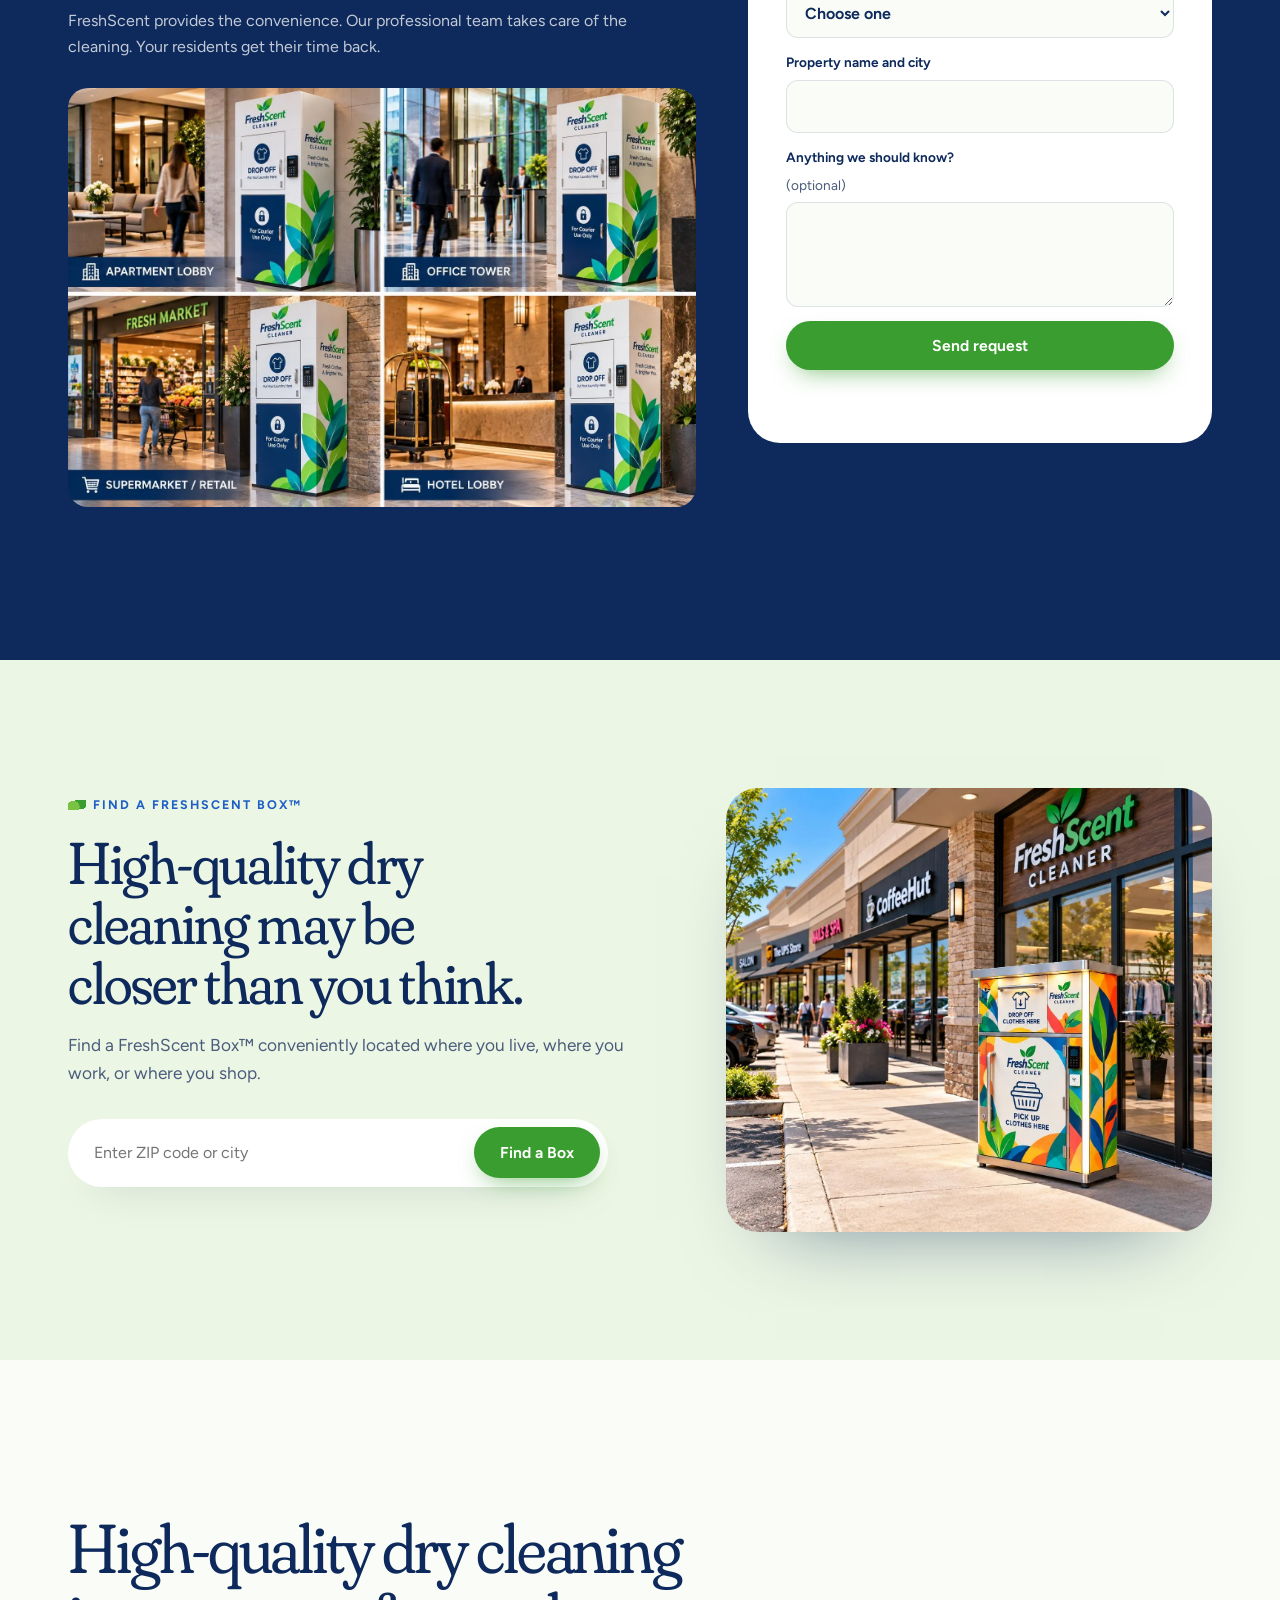
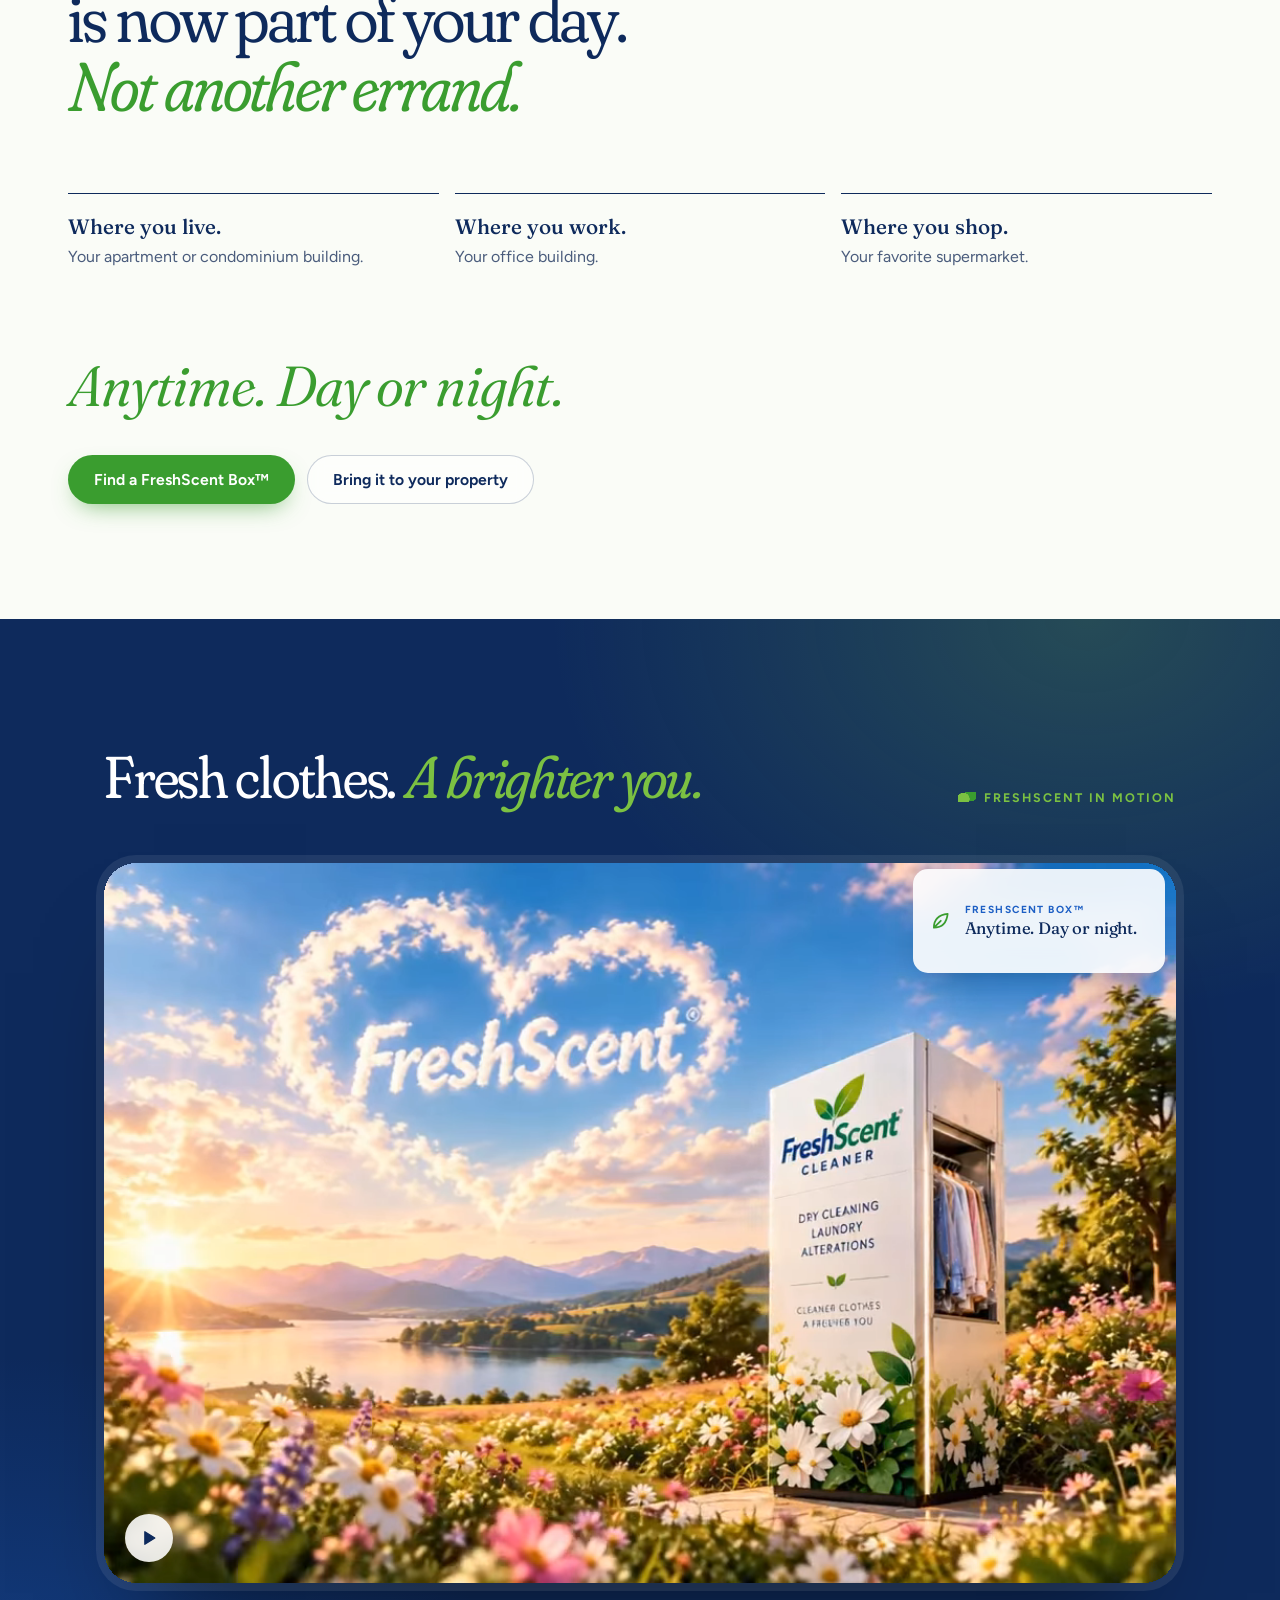
==== commit eba0f01d: "Swap car-trunk image for baby.jpeg in the "driving around" panel Co-Authored-By: Claude Sonnet 5 <no" ====
--- a/index.html
+++ b/index.html
@@ -187,7 +187,7 @@
       </article>
 
       <article class="panel panel--img">
-        <figure><img src="assets/img/car.webp" alt="A woman in a car packed with dry cleaning, stuck outside a dry cleaner" loading="lazy"></figure>
+        <figure><img src="assets/img/baby.jpeg" alt="A baby sitting in a car, hands on the steering wheel" loading="lazy"></figure>
         <div class="panel__txt">
           <h3>No more driving around with your dry cleaning in the car.</h3>
           <p>You plan to stop at the dry cleaner. Then your day gets busy. So your clothes stay in your car. Sometimes for days.</p>
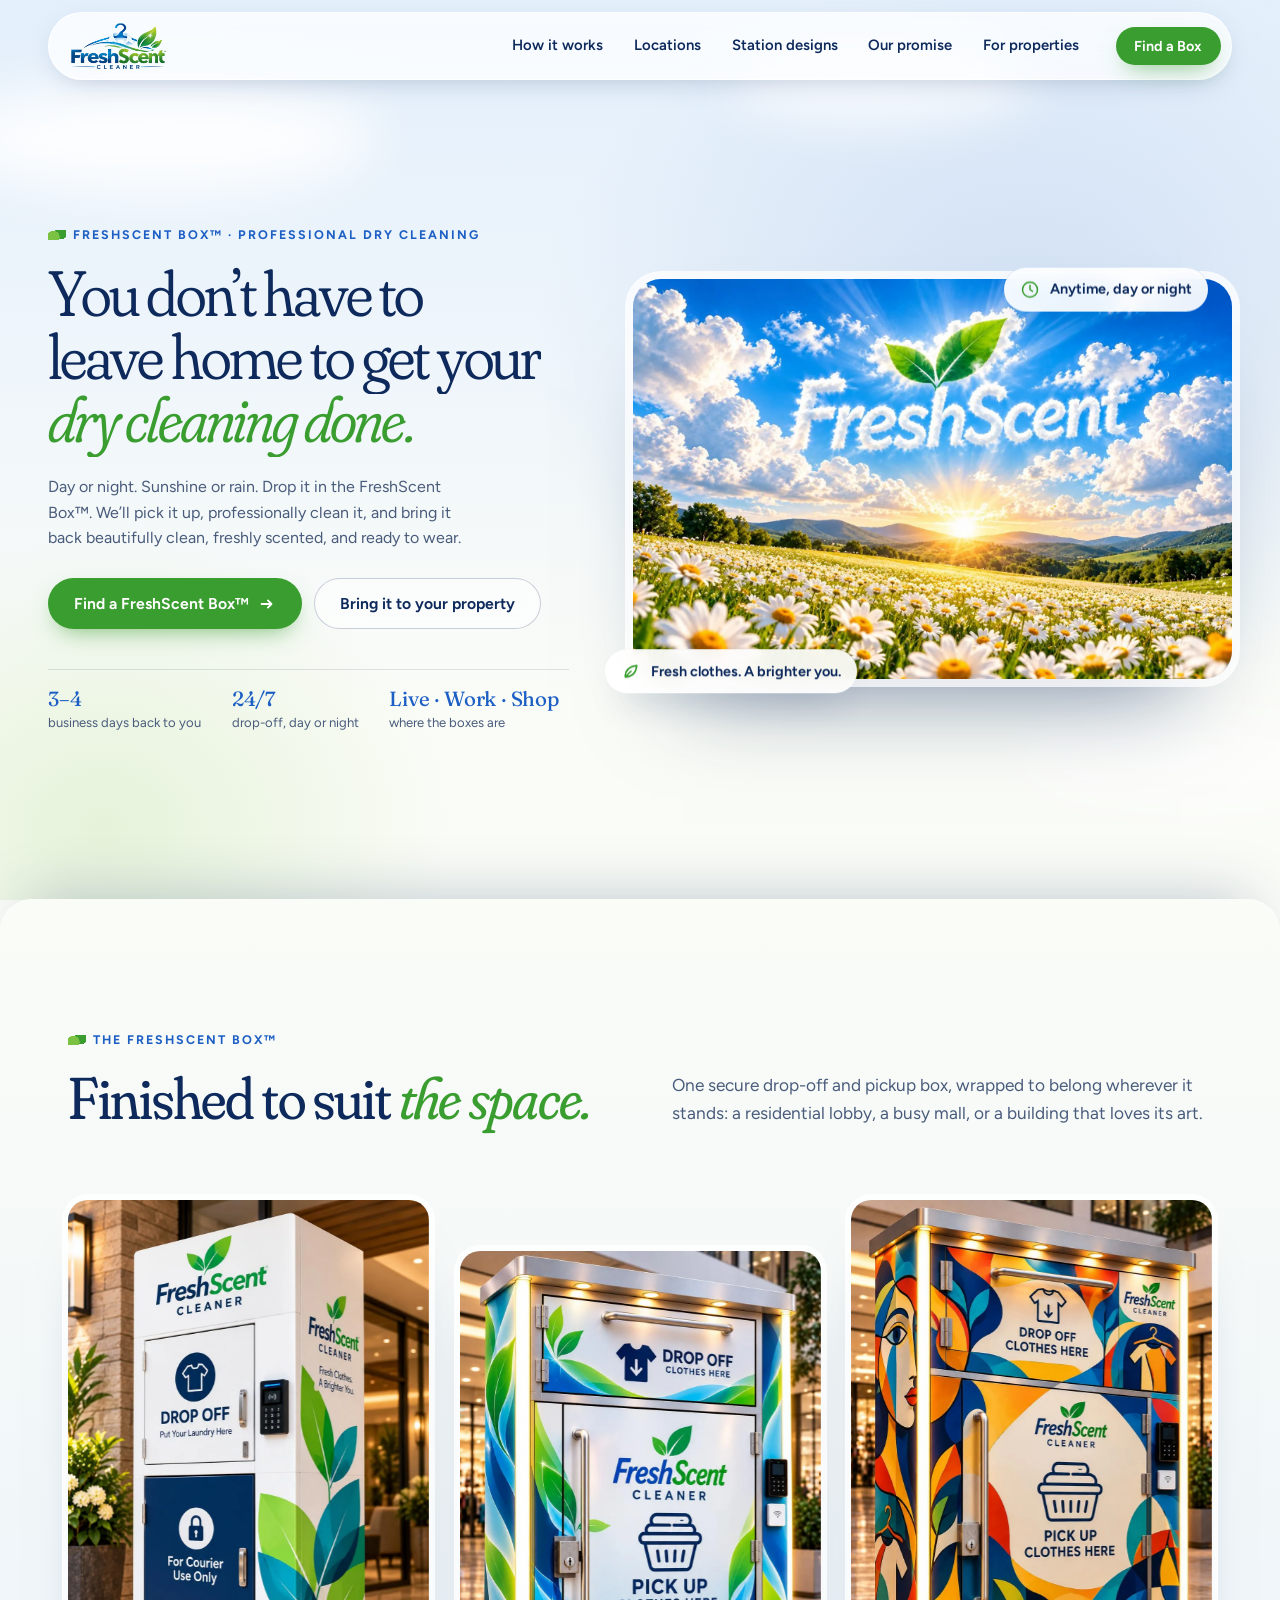
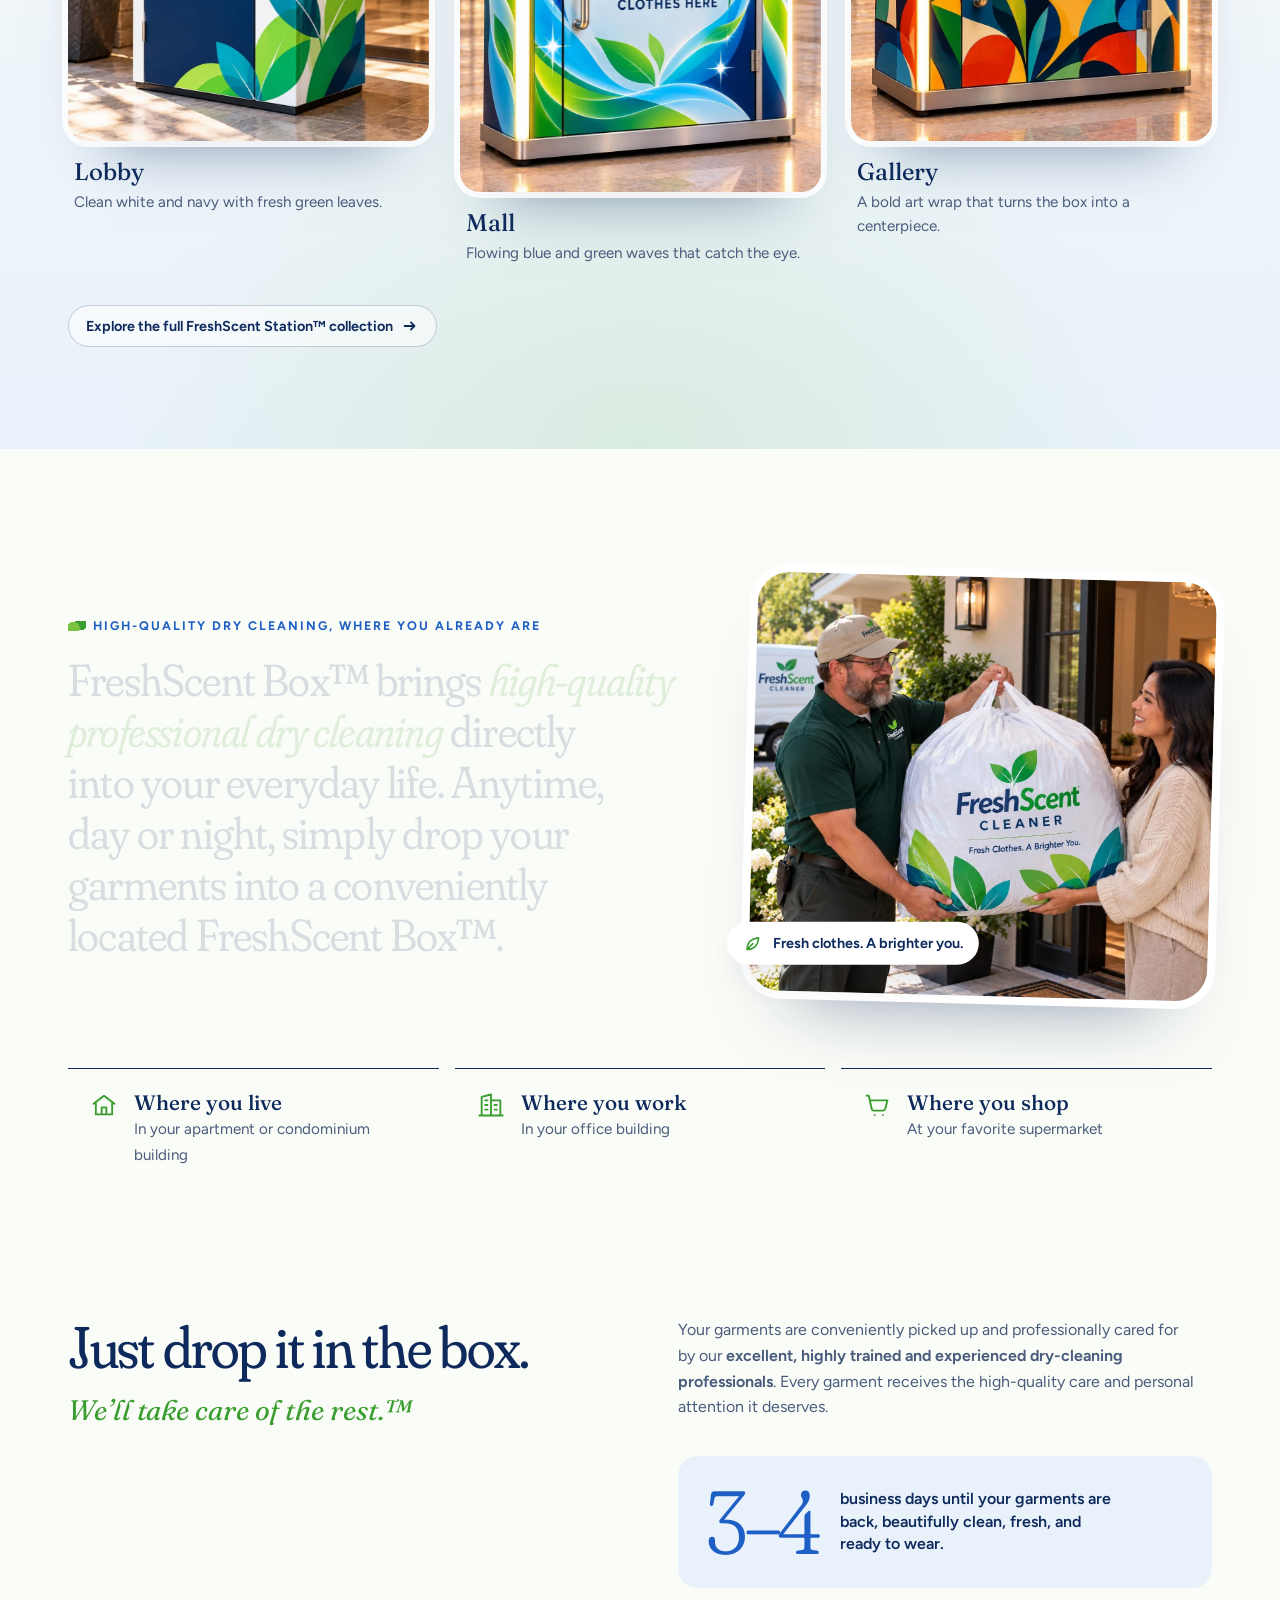
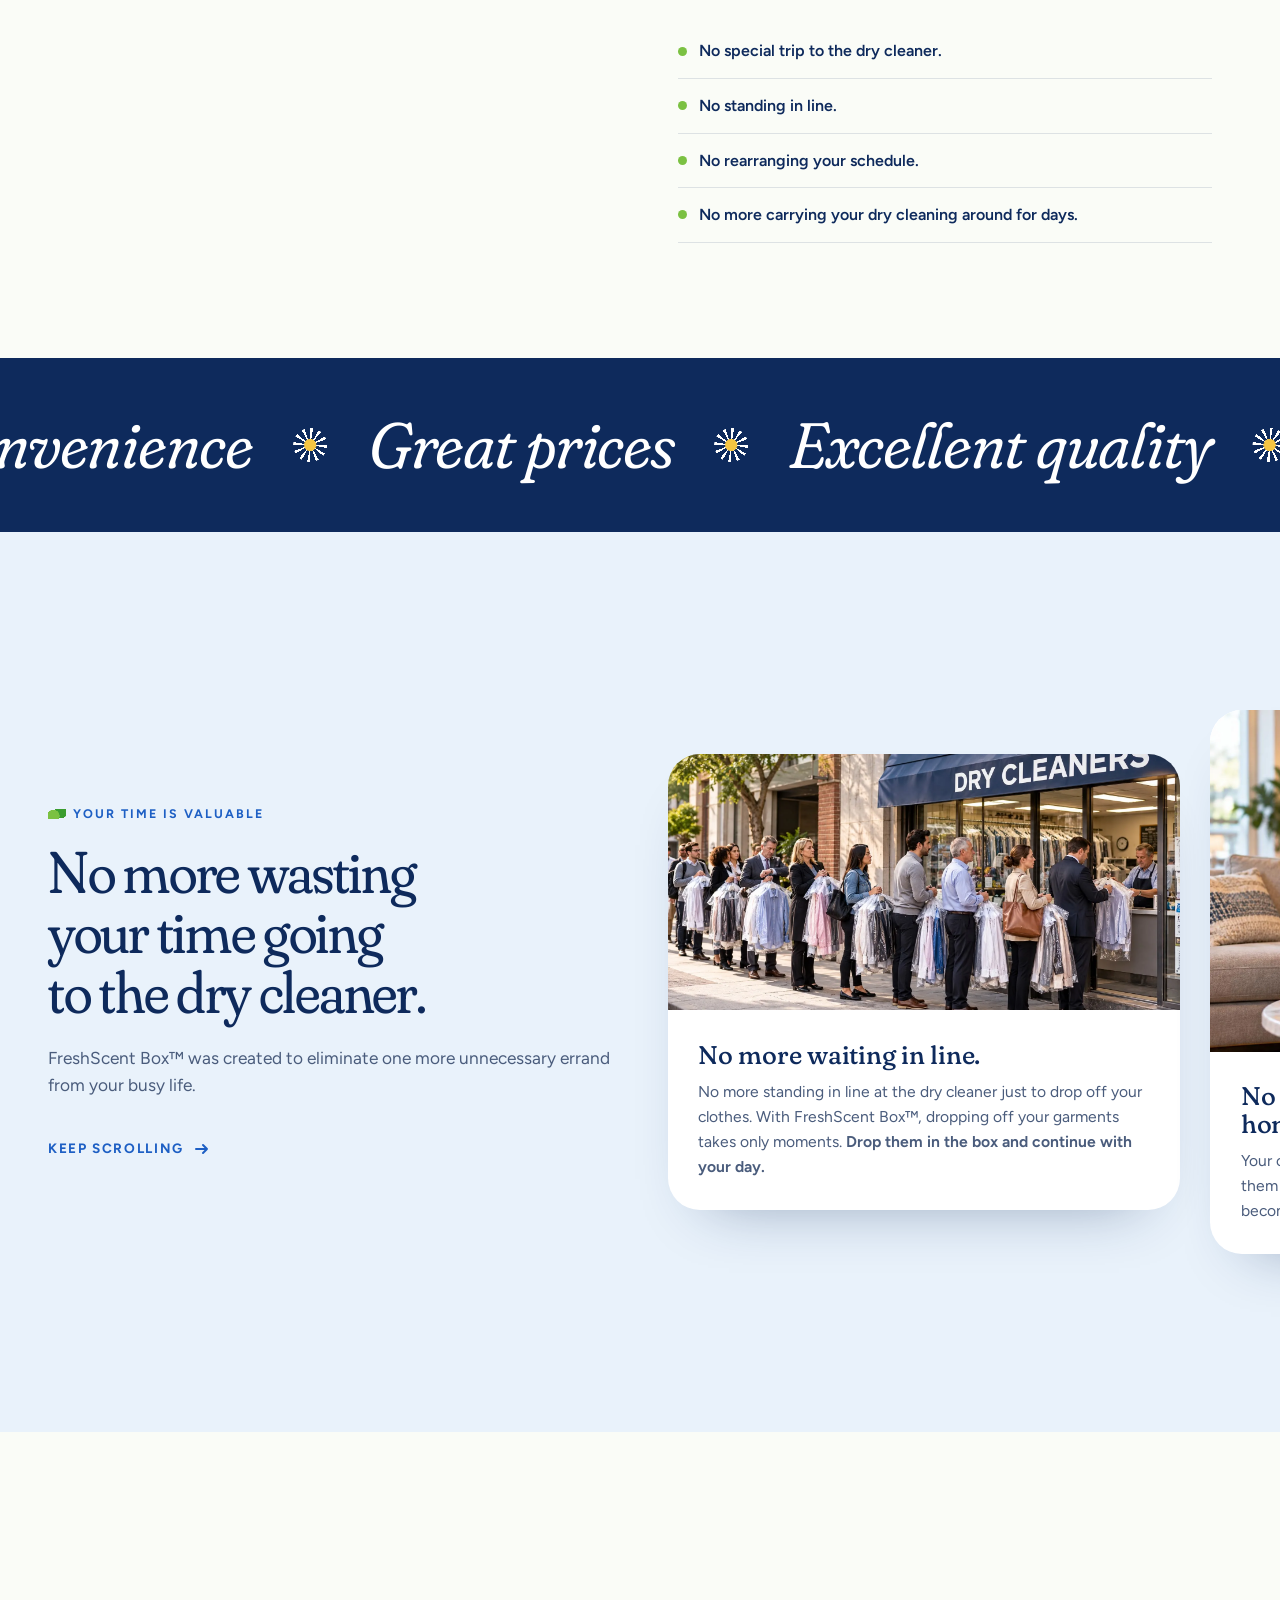
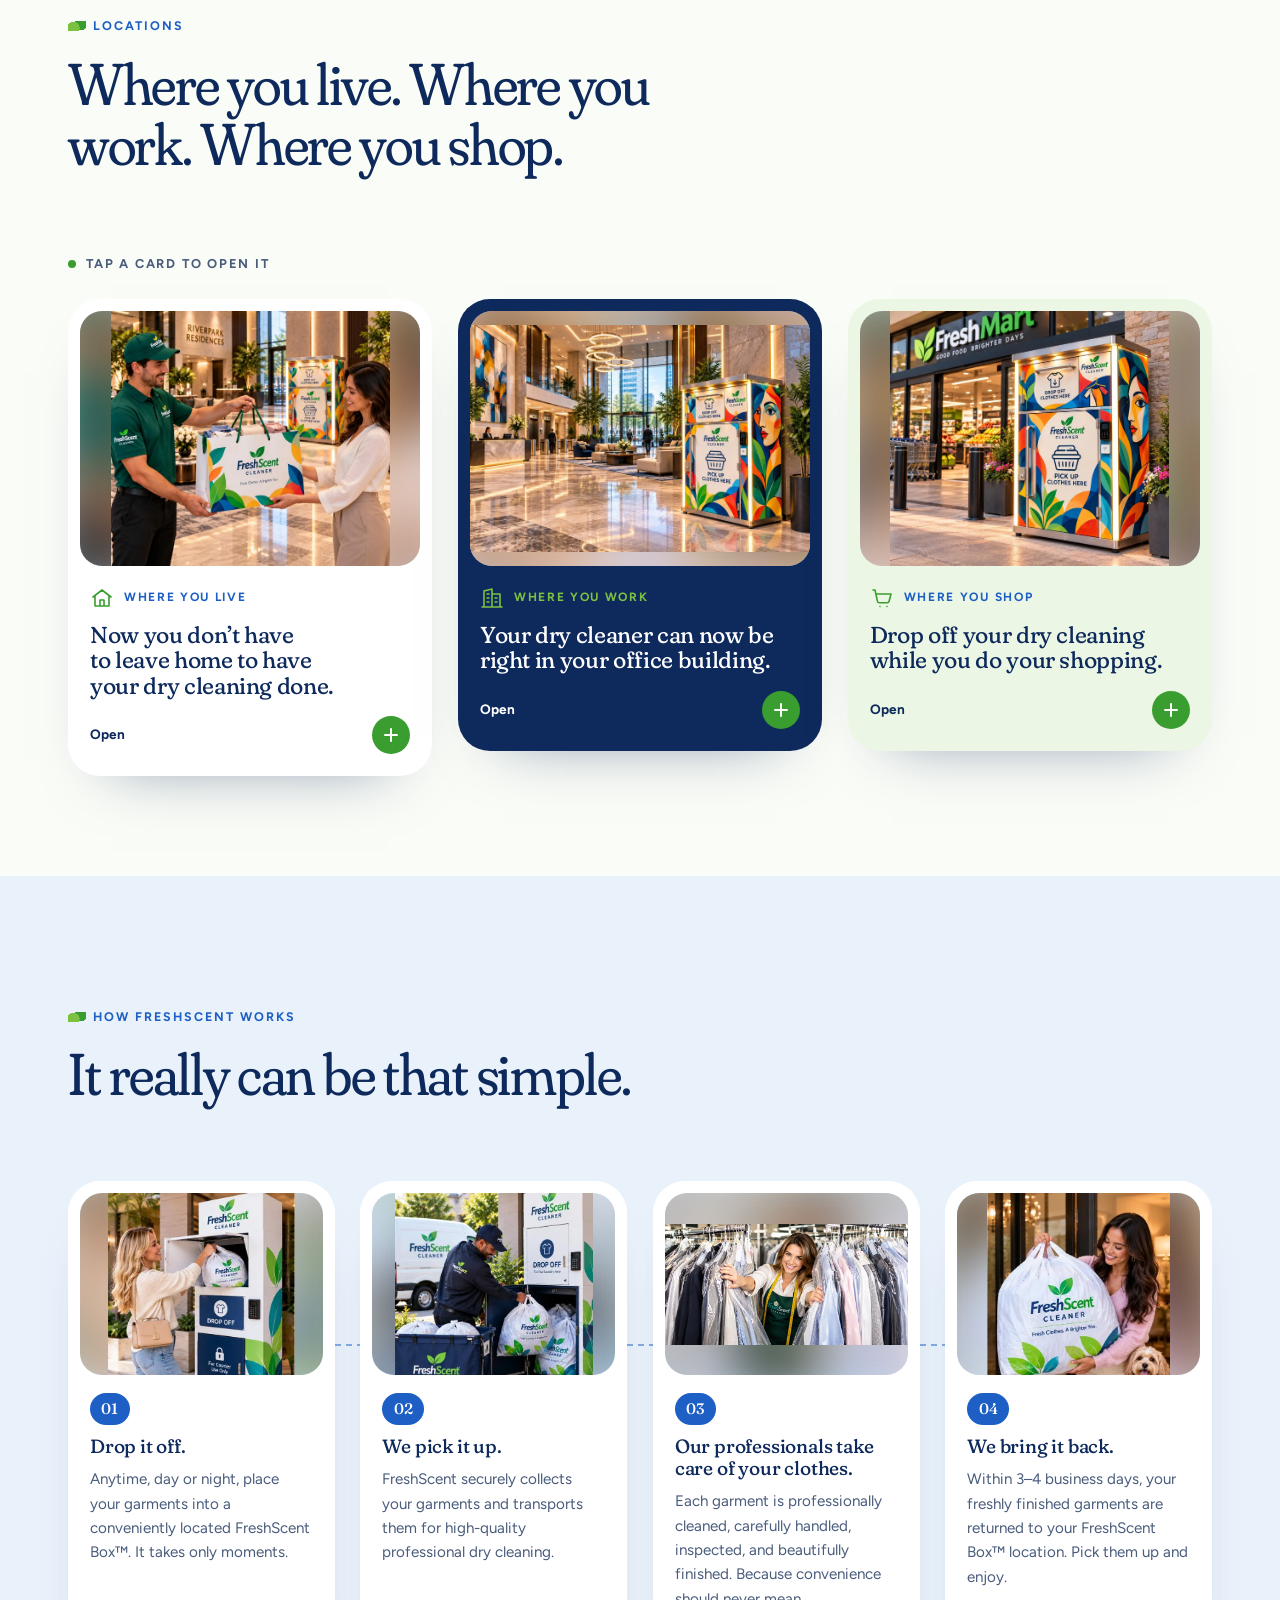
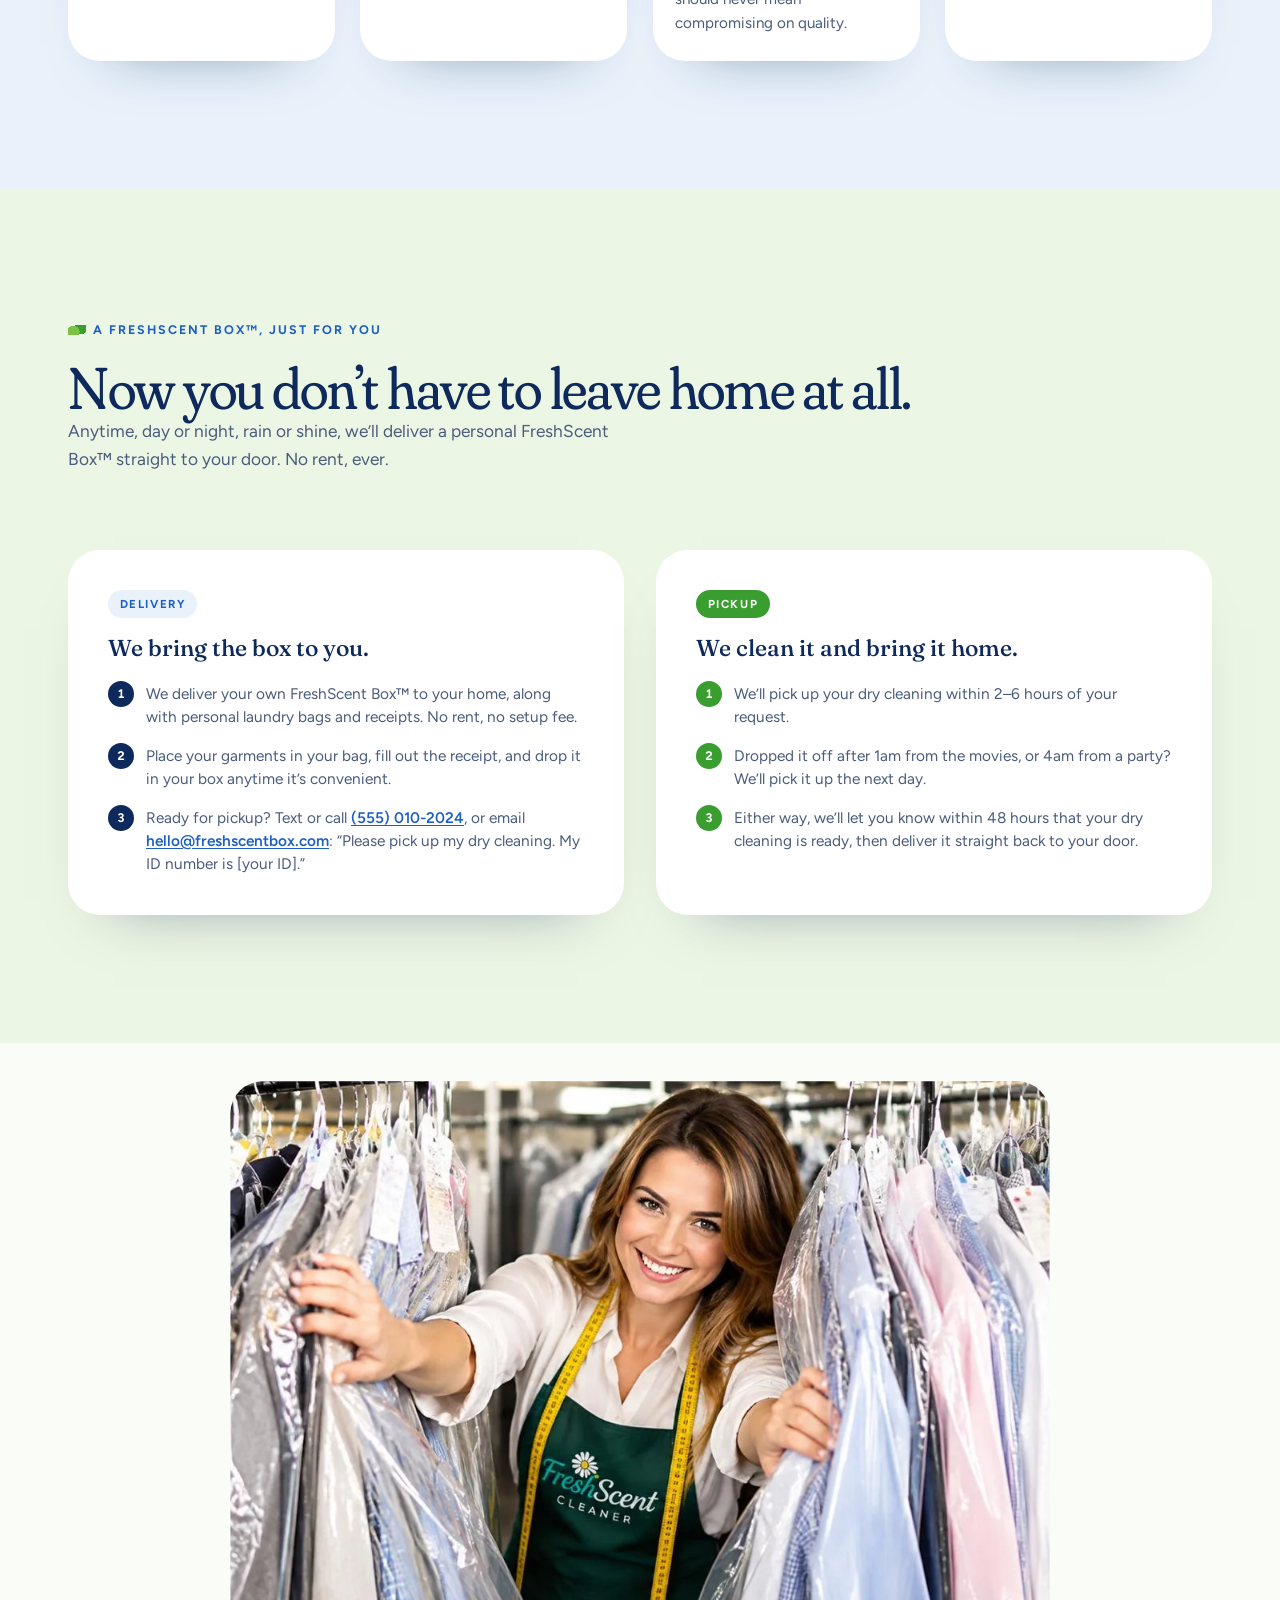
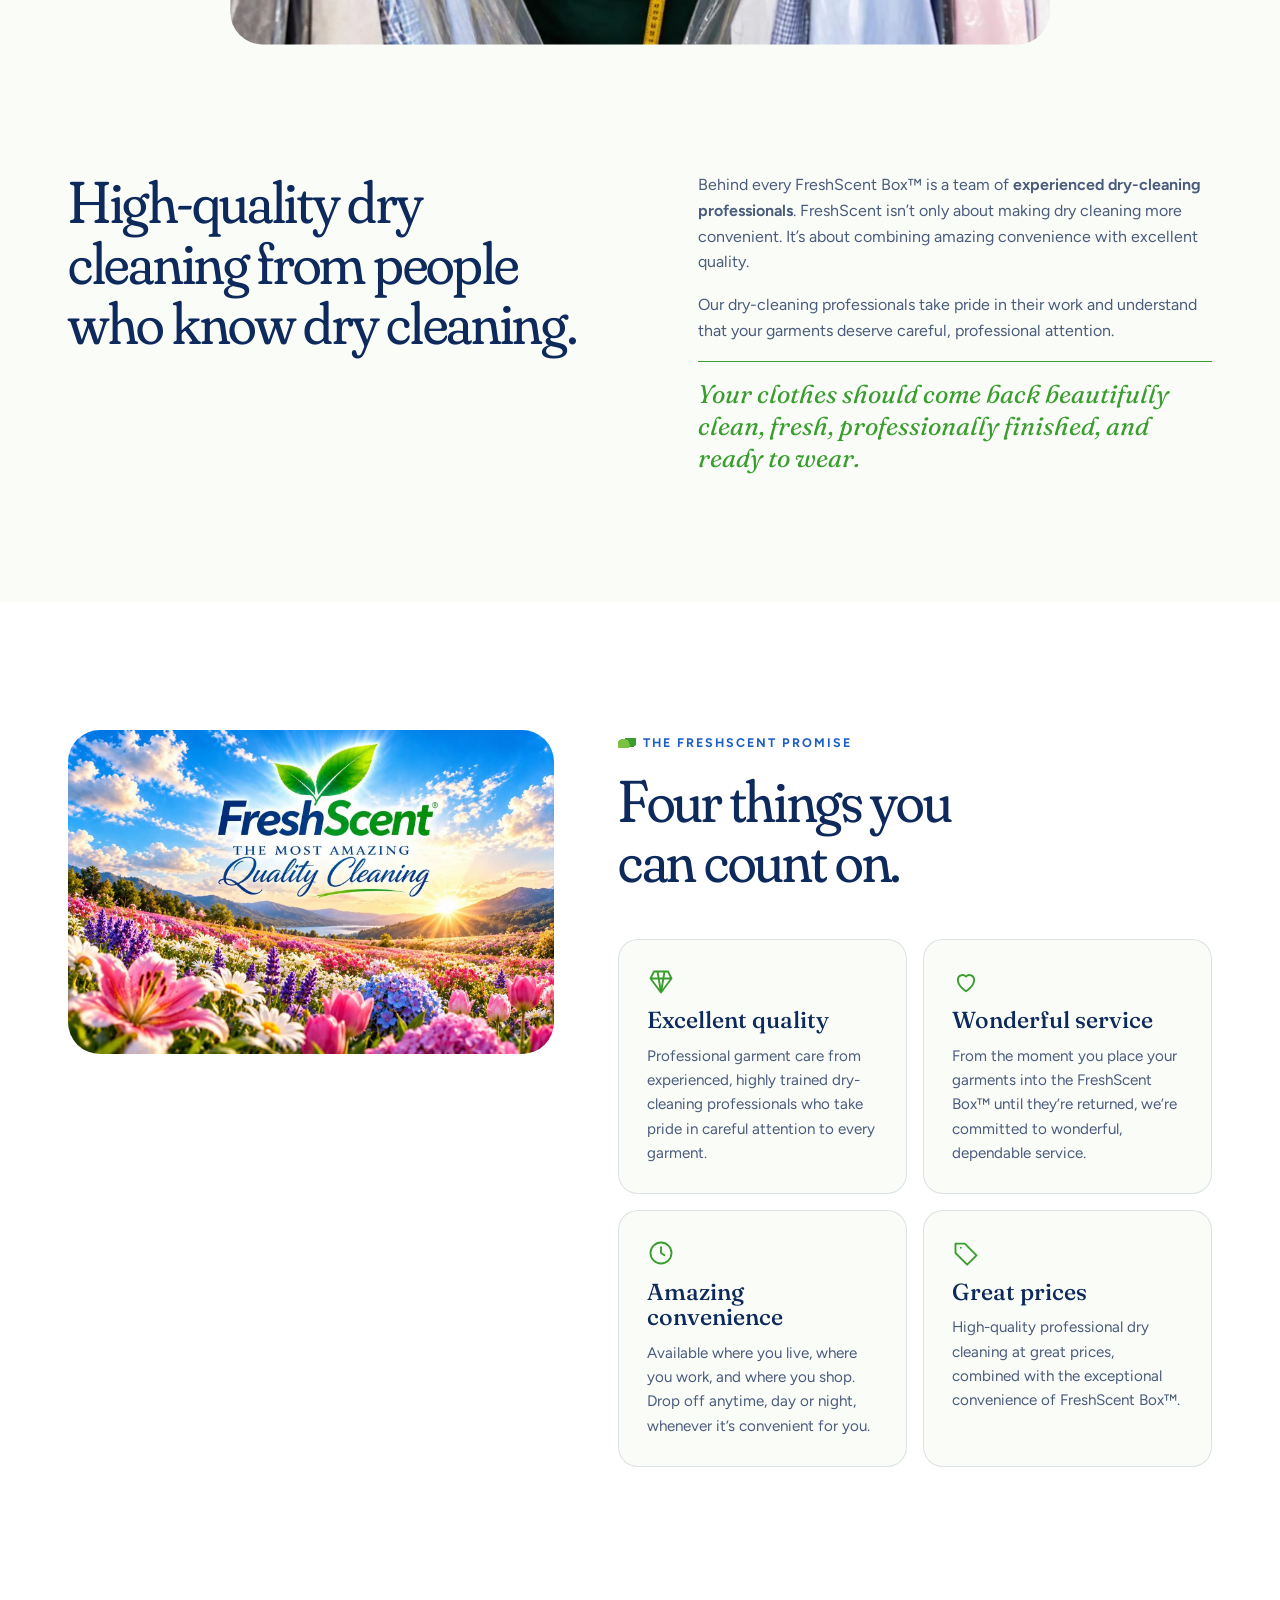
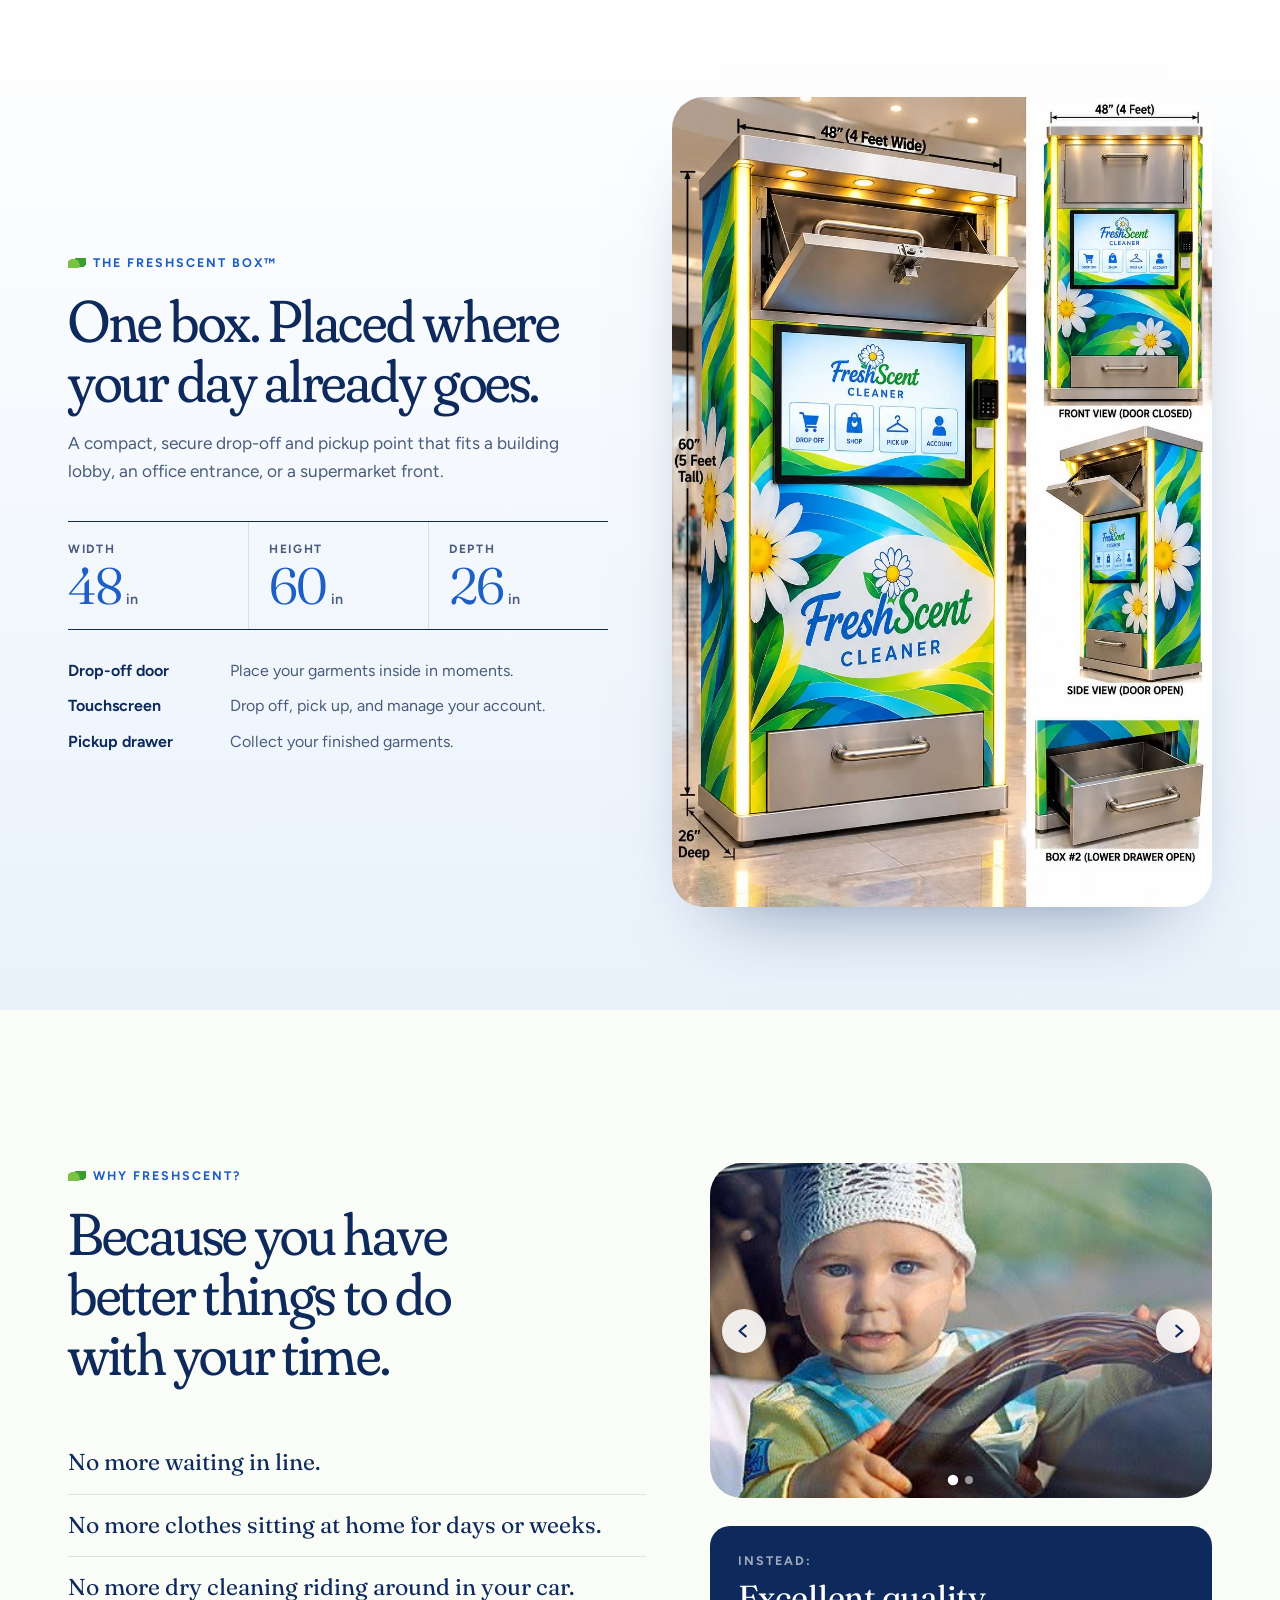
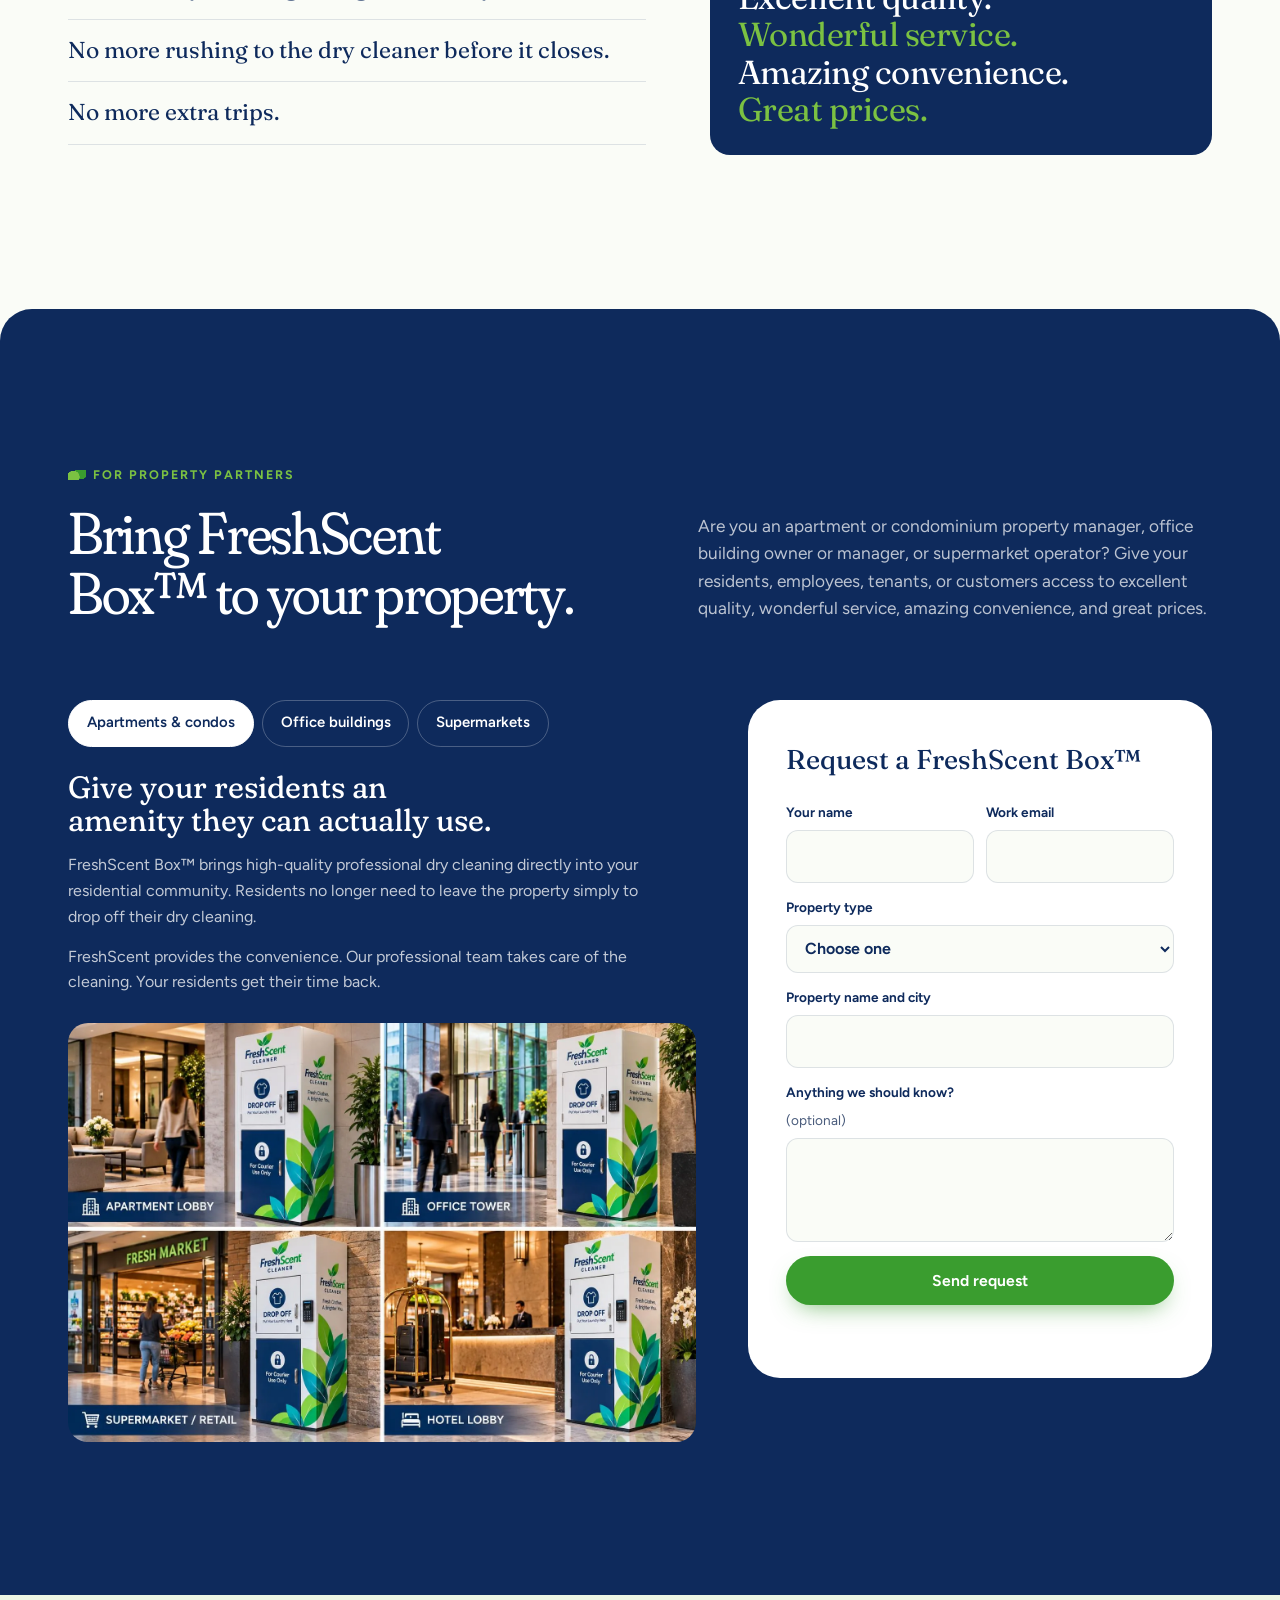
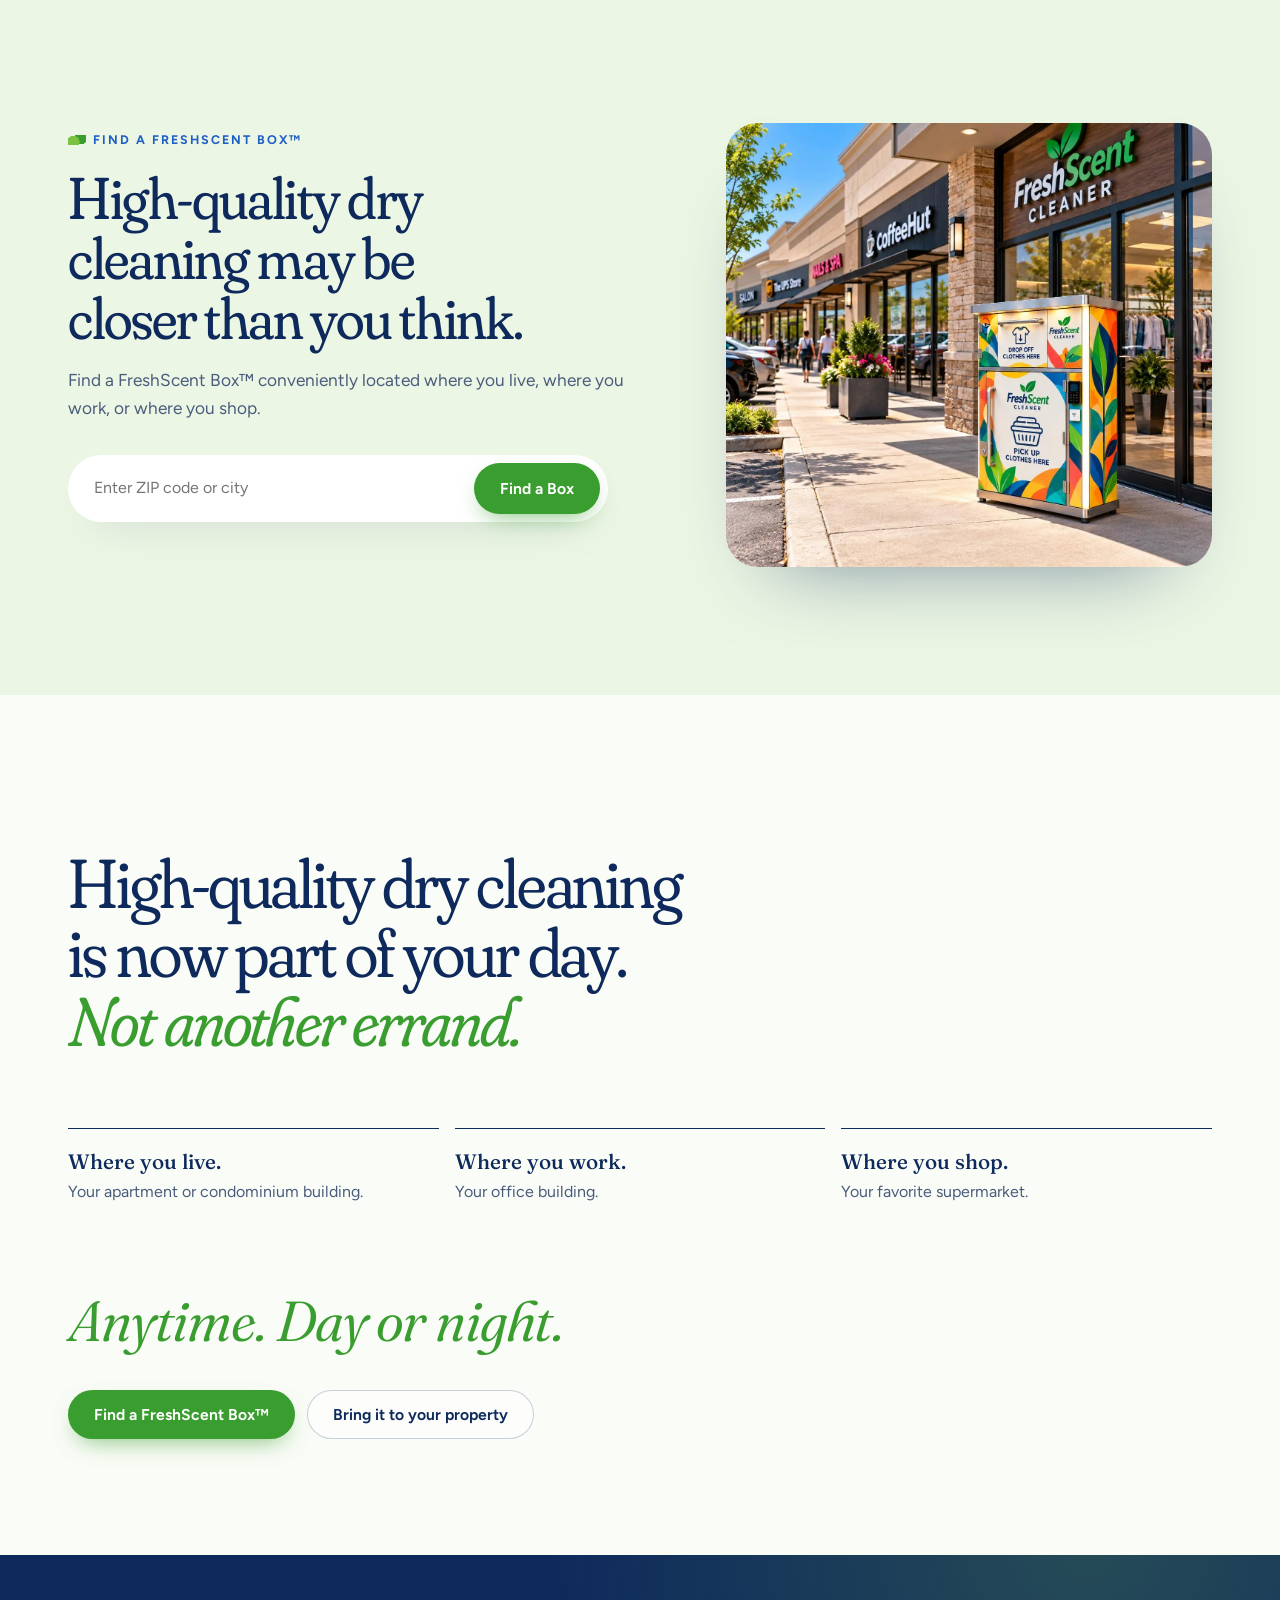
==== commit a12b88db: "new changes" ====
--- a/index.html
+++ b/index.html
@@ -26,6 +26,7 @@
     <nav class="nav__links" aria-label="Primary">
       <a href="#how">How it works</a>
       <a href="#where">Locations</a>
+      <a href="station.html">Station designs</a>
       <a href="#promise">Our promise</a>
       <a href="#properties">For properties</a>
     </nav>
@@ -35,6 +36,7 @@
   <div class="menu" id="menu" hidden>
     <a href="#how">How it works</a>
     <a href="#where">Locations</a>
+    <a href="station.html">Station designs</a>
     <a href="#promise">Our promise</a>
     <a href="#properties">For properties</a>
     <a href="#find" class="btn btn--leaf">Find a FreshScent Box™</a>
@@ -106,6 +108,7 @@
         <figcaption><b>Gallery</b><span>A bold art wrap that turns the box into a centerpiece.</span></figcaption>
       </figure>
     </div>
+    <a class="btn btn--ghost btn--sm finishes__more" href="station.html">Explore the full FreshScent Station™ collection <svg viewBox="0 0 20 20" aria-hidden="true"><path d="M4 10h11m-4-4 4 4-4 4"/></svg></a>
   </div>
 </section>
 
@@ -299,6 +302,37 @@
   </div>
 </section>
 
+<!-- ============ AT HOME (personal box, delivered) ============ -->
+<section class="homebox" id="athome">
+  <div class="wrap">
+    <header class="sec-head">
+      <p class="eyebrow">A FreshScent Box™, just for you</p>
+      <h2 class="h-display" data-reveal>Now you don’t have to leave home at all.</h2>
+      <p class="lead" data-reveal>Anytime, day or night, rain or shine, we’ll deliver a personal FreshScent Box™ straight to your door. No rent, ever.</p>
+    </header>
+    <div class="homebox__grid">
+      <article class="homebox__col">
+        <span class="homebox__kicker">Delivery</span>
+        <h3>We bring the box to you.</h3>
+        <ol class="homebox__steps" data-stagger>
+          <li>We deliver your own FreshScent Box™ to your home, along with personal laundry bags and receipts. No rent, no setup fee.</li>
+          <li>Place your garments in your bag, fill out the receipt, and drop it in your box anytime it’s convenient.</li>
+          <li>Ready for pickup? Text or call <a href="tel:+15550102024">(555) 010-2024</a>, or email <a href="mailto:hello@freshscentbox.com">hello@freshscentbox.com</a>: “Please pick up my dry cleaning. My ID number is [your ID].”</li>
+        </ol>
+      </article>
+      <article class="homebox__col homebox__col--pickup">
+        <span class="homebox__kicker">Pickup</span>
+        <h3>We clean it and bring it home.</h3>
+        <ol class="homebox__steps" data-stagger>
+          <li>We’ll pick up your dry cleaning within 2–6 hours of your request.</li>
+          <li>Dropped it off after 1am from the movies, or 4am from a party? We’ll pick it up the next day.</li>
+          <li>Either way, we’ll let you know within 48 hours that your dry cleaning is ready, then deliver it straight back to your door.</li>
+        </ol>
+      </article>
+    </div>
+  </div>
+</section>
+
 <!-- ============ QUALITY ============ -->
 <section class="quality" id="quality">
   <div class="quality__media"><img src="assets/img/worker.webp" alt="A FreshScent dry-cleaning professional among racks of freshly finished garments" loading="lazy"></div>
--- a/css/style.css
+++ b/css/style.css
@@ -159,6 +159,7 @@
   background:radial-gradient(60% 50% at 50% 100%, rgba(123,193,66,.14), transparent 70%), linear-gradient(180deg,var(--paper) 0%,var(--sky) 100%)}
 .finishes__head{display:grid;grid-template-columns:1fr 1fr;gap:clamp(24px,5vw,80px);align-items:end;margin-bottom:clamp(40px,6vw,72px)}
 .wraps__row{display:grid;grid-template-columns:repeat(3,1fr);gap:clamp(16px,2.4vw,32px);perspective:1200px;align-items:start}
+.finishes__more{margin-top:clamp(28px,4vw,40px)}
 .tilt{margin:0;transform-style:preserve-3d;will-change:transform}
 .tilt:nth-child(2){margin-top:clamp(0px,4vw,56px)}
 .tilt__img{border-radius:var(--r-md);overflow:hidden;background:#fff;box-shadow:0 0 0 6px rgba(255,255,255,.8),0 40px 60px -40px rgba(14,42,92,.55);transition:box-shadow .5s var(--ease)}
@@ -283,6 +284,19 @@
 .hstep p{padding-inline:10px;color:var(--muted);font-size:.95rem}
 .hstep:not(:last-child)::after{content:"";position:absolute;right:calc(-1 * clamp(16px,2vw,28px));width:clamp(16px,2vw,28px);height:2px;top:34%;background:repeating-linear-gradient(90deg,var(--blue) 0 6px,transparent 6px 11px);opacity:.5}
 
+/* ---------- at home ---------- */
+.homebox{position:relative;z-index:2;background:var(--mint);padding-block:clamp(80px,10vw,140px)}
+.homebox__grid{display:grid;grid-template-columns:1fr 1fr;gap:clamp(20px,3vw,32px)}
+.homebox__col{background:var(--white);border-radius:var(--r-lg);padding:clamp(26px,3.4vw,40px);box-shadow:0 30px 60px -46px rgba(14,42,92,.55)}
+.homebox__kicker{display:inline-block;font-size:.72rem;font-weight:700;letter-spacing:.14em;text-transform:uppercase;color:var(--blue);background:var(--sky);padding:.4em 1em;border-radius:999px;margin-bottom:16px}
+.homebox__col--pickup .homebox__kicker{color:#fff;background:var(--leaf)}
+.homebox__col h3{font-family:var(--f-display);font-weight:500;font-size:clamp(1.25rem,1.8vw,1.6rem);line-height:1.2;margin-bottom:20px}
+.homebox__steps{counter-reset:step;display:grid;gap:16px}
+.homebox__steps li{counter-increment:step;position:relative;padding-left:38px;color:var(--muted);font-size:.96rem;line-height:1.5}
+.homebox__steps li::before{content:counter(step);position:absolute;left:0;top:-.05em;width:26px;height:26px;border-radius:50%;background:var(--ink);color:#fff;font-family:var(--f-body);font-weight:700;font-size:.78rem;display:grid;place-items:center;font-variant-numeric:tabular-nums}
+.homebox__col--pickup .homebox__steps li::before{background:var(--leaf)}
+.homebox__steps a{color:var(--blue);font-weight:600;text-decoration:underline;text-underline-offset:.15em}
+
 /* ---------- film ---------- */
 .film{position:relative;z-index:2;background:var(--ink);color:#fff;padding-block:clamp(80px,10vw,140px);
   background-image:radial-gradient(70% 60% at 85% 0%, rgba(123,193,66,.22), transparent 60%),radial-gradient(60% 50% at 0% 100%, rgba(29,95,196,.35), transparent 65%)}
@@ -413,6 +427,27 @@
 .cta__big{font-family:var(--f-display);font-style:italic;font-weight:360;font-size:clamp(2rem,4.4vw,4rem);color:var(--leaf);margin-top:clamp(40px,6vw,72px);letter-spacing:-.02em}
 .cta__btns{display:flex;flex-wrap:wrap;gap:12px;margin-top:24px}
 
+/* ---------- station page ---------- */
+.stationhero{position:relative;z-index:2;background:var(--paper);padding-block:calc(112px + var(--sat)) clamp(40px,6vh,72px)}
+.stationhero__title{max-width:18ch;margin-block:.25em .5em;text-wrap:balance}
+.stationhero .lead{max-width:60ch}
+.station{position:relative;z-index:2;background:var(--paper);padding-bottom:clamp(80px,10vw,140px)}
+.station__preview{border-radius:var(--r-lg);overflow:hidden;box-shadow:0 40px 80px -50px rgba(14,42,92,.6)}
+.station__preview img{width:100%;height:auto;display:block}
+.station__preview figcaption{padding:14px 4px 0;font-size:.86rem;color:var(--muted)}
+.station__intro{margin-top:clamp(28px,4vw,44px)}
+.station__grid{display:grid;grid-template-columns:repeat(auto-fit,minmax(260px,1fr));gap:clamp(20px,3vw,28px);margin-top:clamp(40px,6vw,64px)}
+.station__item{border-radius:var(--r-lg);overflow:hidden;background:var(--white);box-shadow:0 30px 60px -46px rgba(14,42,92,.55)}
+.station__item img{width:100%;aspect-ratio:3/4;object-fit:cover;display:block}
+.station__item figcaption{padding:16px 18px 20px;display:grid;gap:2px}
+.station__item b{font-family:var(--f-display);font-weight:500;font-size:1.05rem;color:var(--ink)}
+.station__item span{color:var(--muted);font-size:.9rem}
+.stationcustom{position:relative;z-index:2;background:var(--ink);color:#fff;padding-block:clamp(90px,12vw,160px);border-radius:var(--r-lg) var(--r-lg) 0 0;
+  background-image:radial-gradient(70% 60% at 85% 0%, rgba(123,193,66,.22), transparent 60%),radial-gradient(60% 50% at 0% 100%, rgba(29,95,196,.35), transparent 65%)}
+.stationcustom__lead{color:rgba(255,255,255,.72);margin-top:1rem}
+.stationcustom__big{font-family:var(--f-display);font-style:italic;font-weight:360;font-size:clamp(1.8rem,4vw,3.2rem);color:var(--sprout);margin-top:clamp(32px,5vw,56px);letter-spacing:-.02em;max-width:16ch}
+.stationcustom__foot{color:rgba(255,255,255,.72);margin-top:14px;max-width:52ch}
+
 /* ---------- footer ---------- */
 .foot{position:relative;z-index:2;background:var(--sky);padding-block:clamp(56px,7vw,90px) calc(28px + env(safe-area-inset-bottom,0px))}
 .foot__grid{display:grid;grid-template-columns:1.4fr 1fr 1fr 1.2fr;gap:32px}
@@ -445,7 +480,7 @@
   .chip--a{left:10px;bottom:-18px}
   .chip--b{right:10px;top:-16px}
   .panel__hint{display:none}
-  .places,.drop,.quality__grid,.promise__grid,.box__grid,.why__grid,.props__grid,.find__grid,.sec-head--split,.about__intro,.finishes__head{grid-template-columns:1fr}
+  .places,.drop,.quality__grid,.promise__grid,.box__grid,.why__grid,.props__grid,.find__grid,.sec-head--split,.about__intro,.finishes__head,.homebox__grid{grid-template-columns:1fr}
   .about__img{max-width:520px;transform:none}
   .about__img figcaption{left:12px;bottom:-18px;transform:none}
   .acc{grid-template-columns:1fr}
@@ -461,6 +496,8 @@
   .panel,.panel--intro,.panel--answer{width:100%;height:auto}
   .promise__media{position:relative;top:auto}
   .form{position:relative;top:auto}
+  .quality{padding-bottom:48px}
+  .promise{padding-block:48px}
 }
 @media (max-width: 560px){
   .pillars,.form__row,.hsteps{grid-template-columns:1fr}
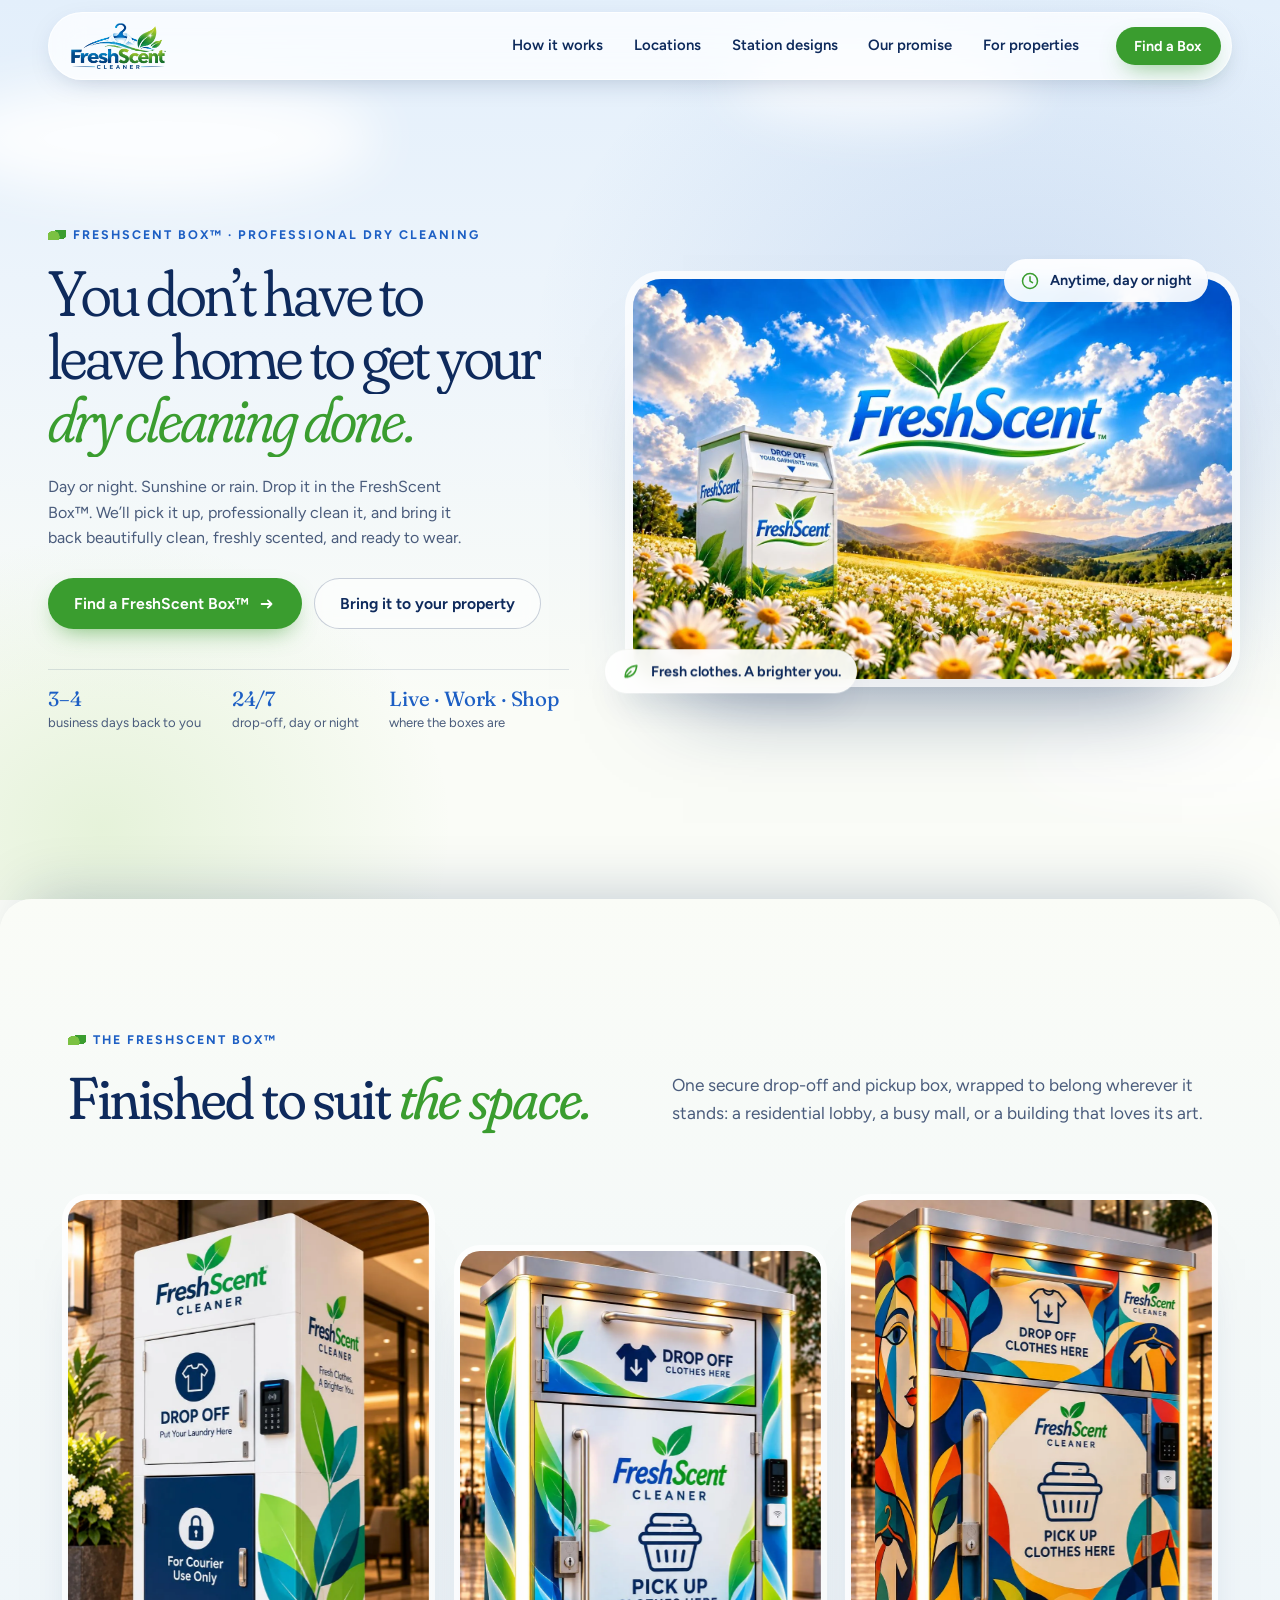
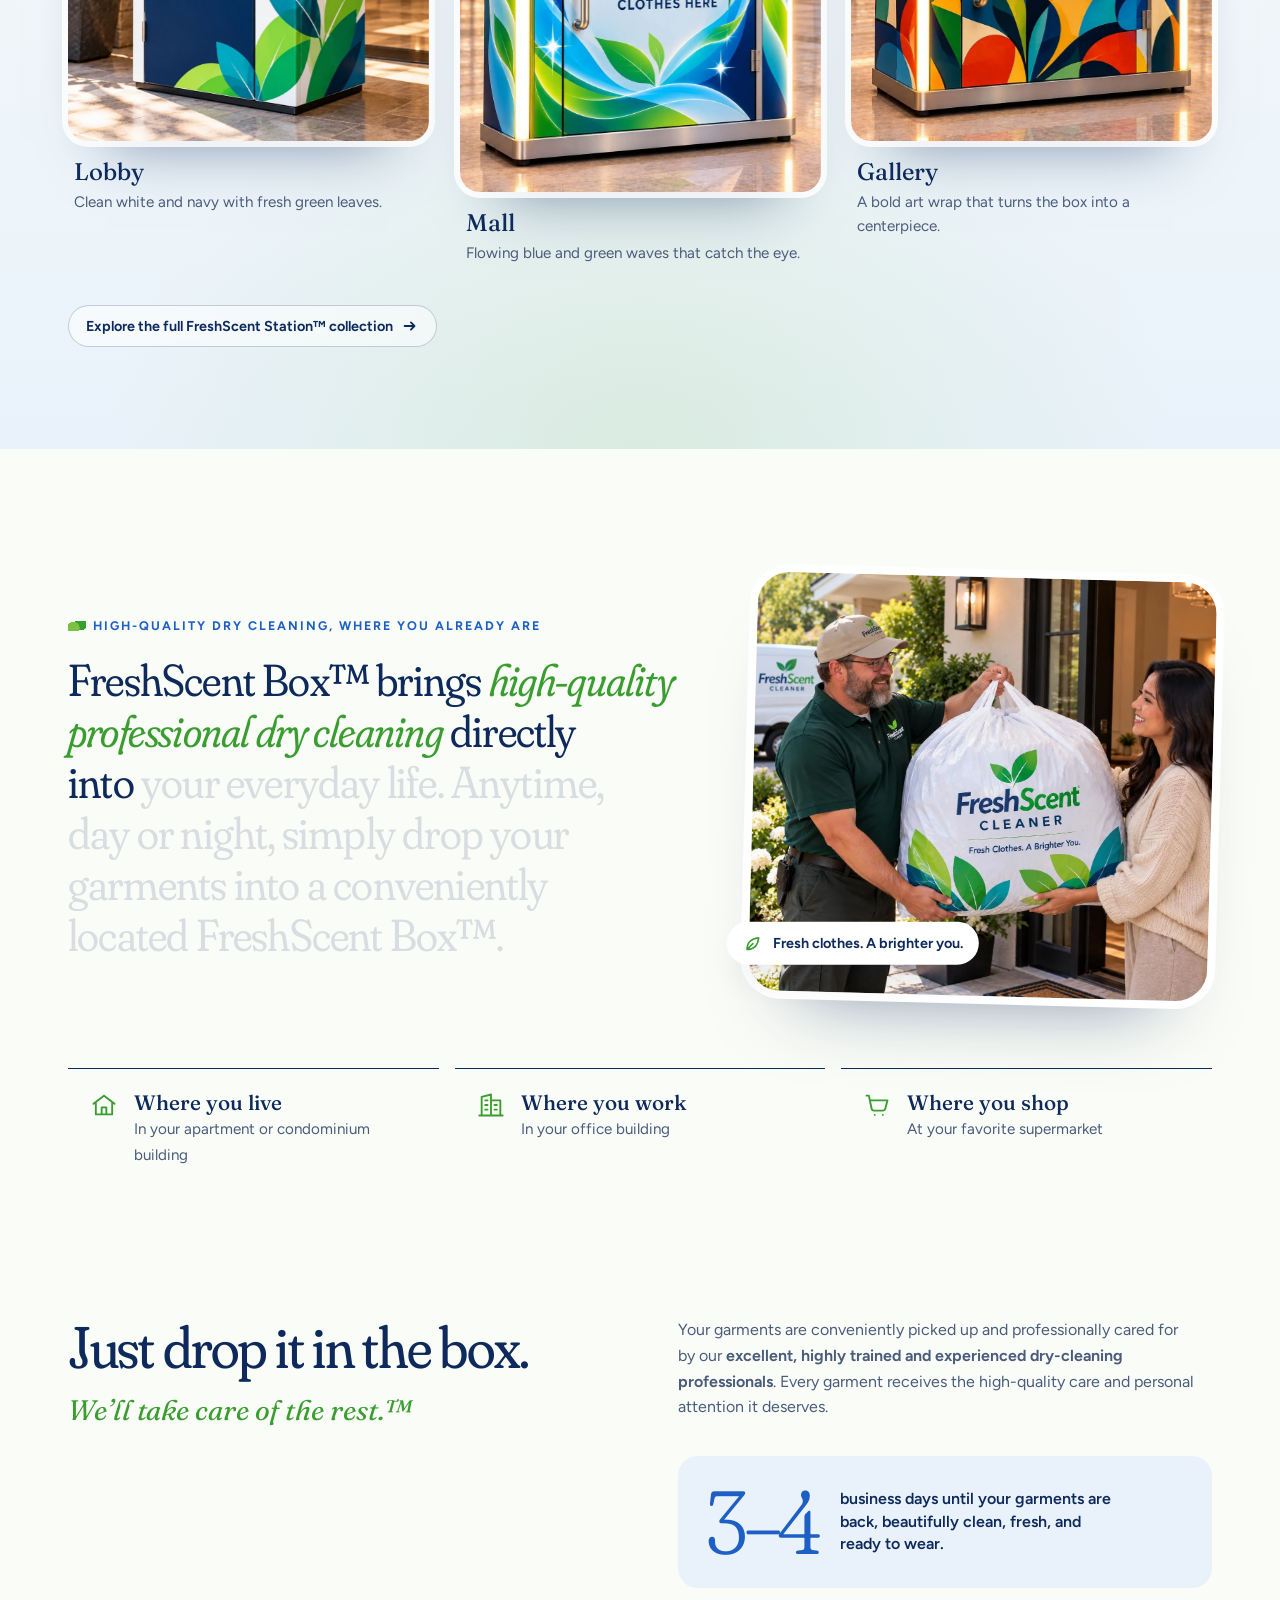
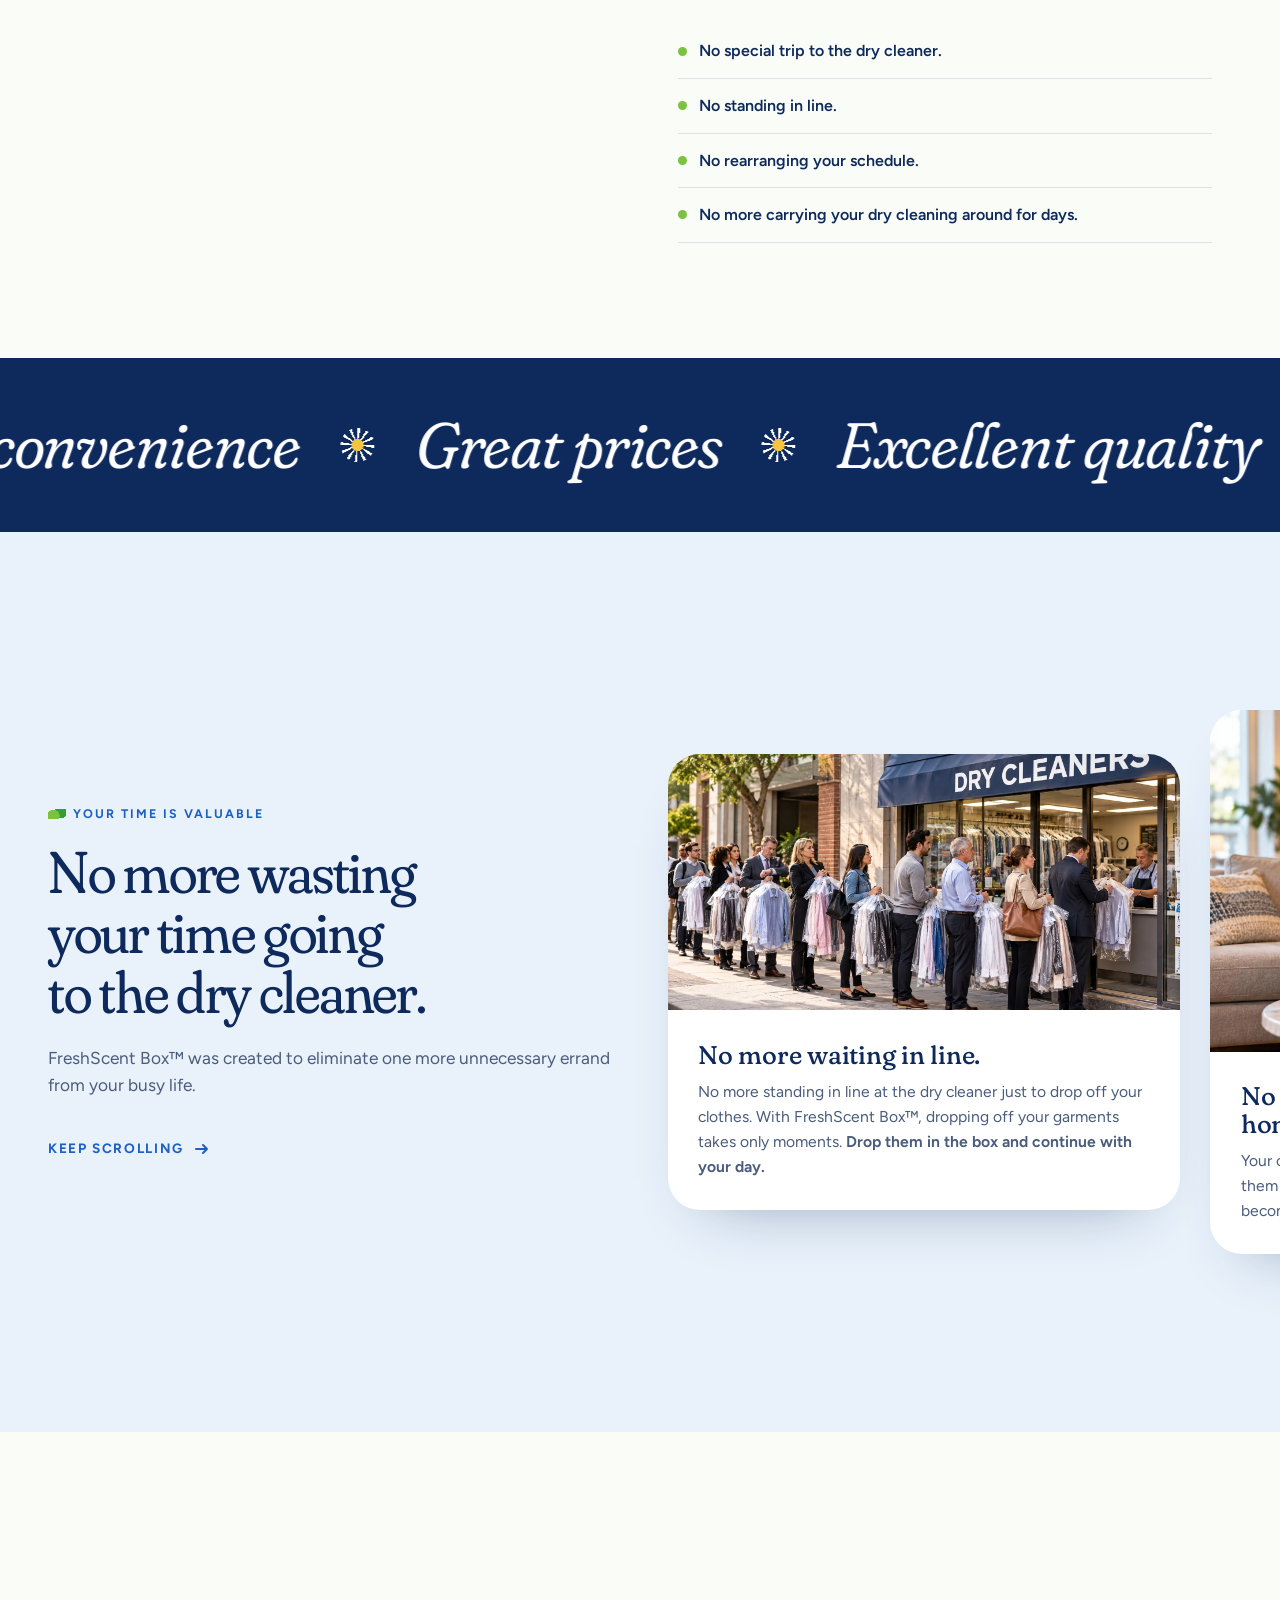
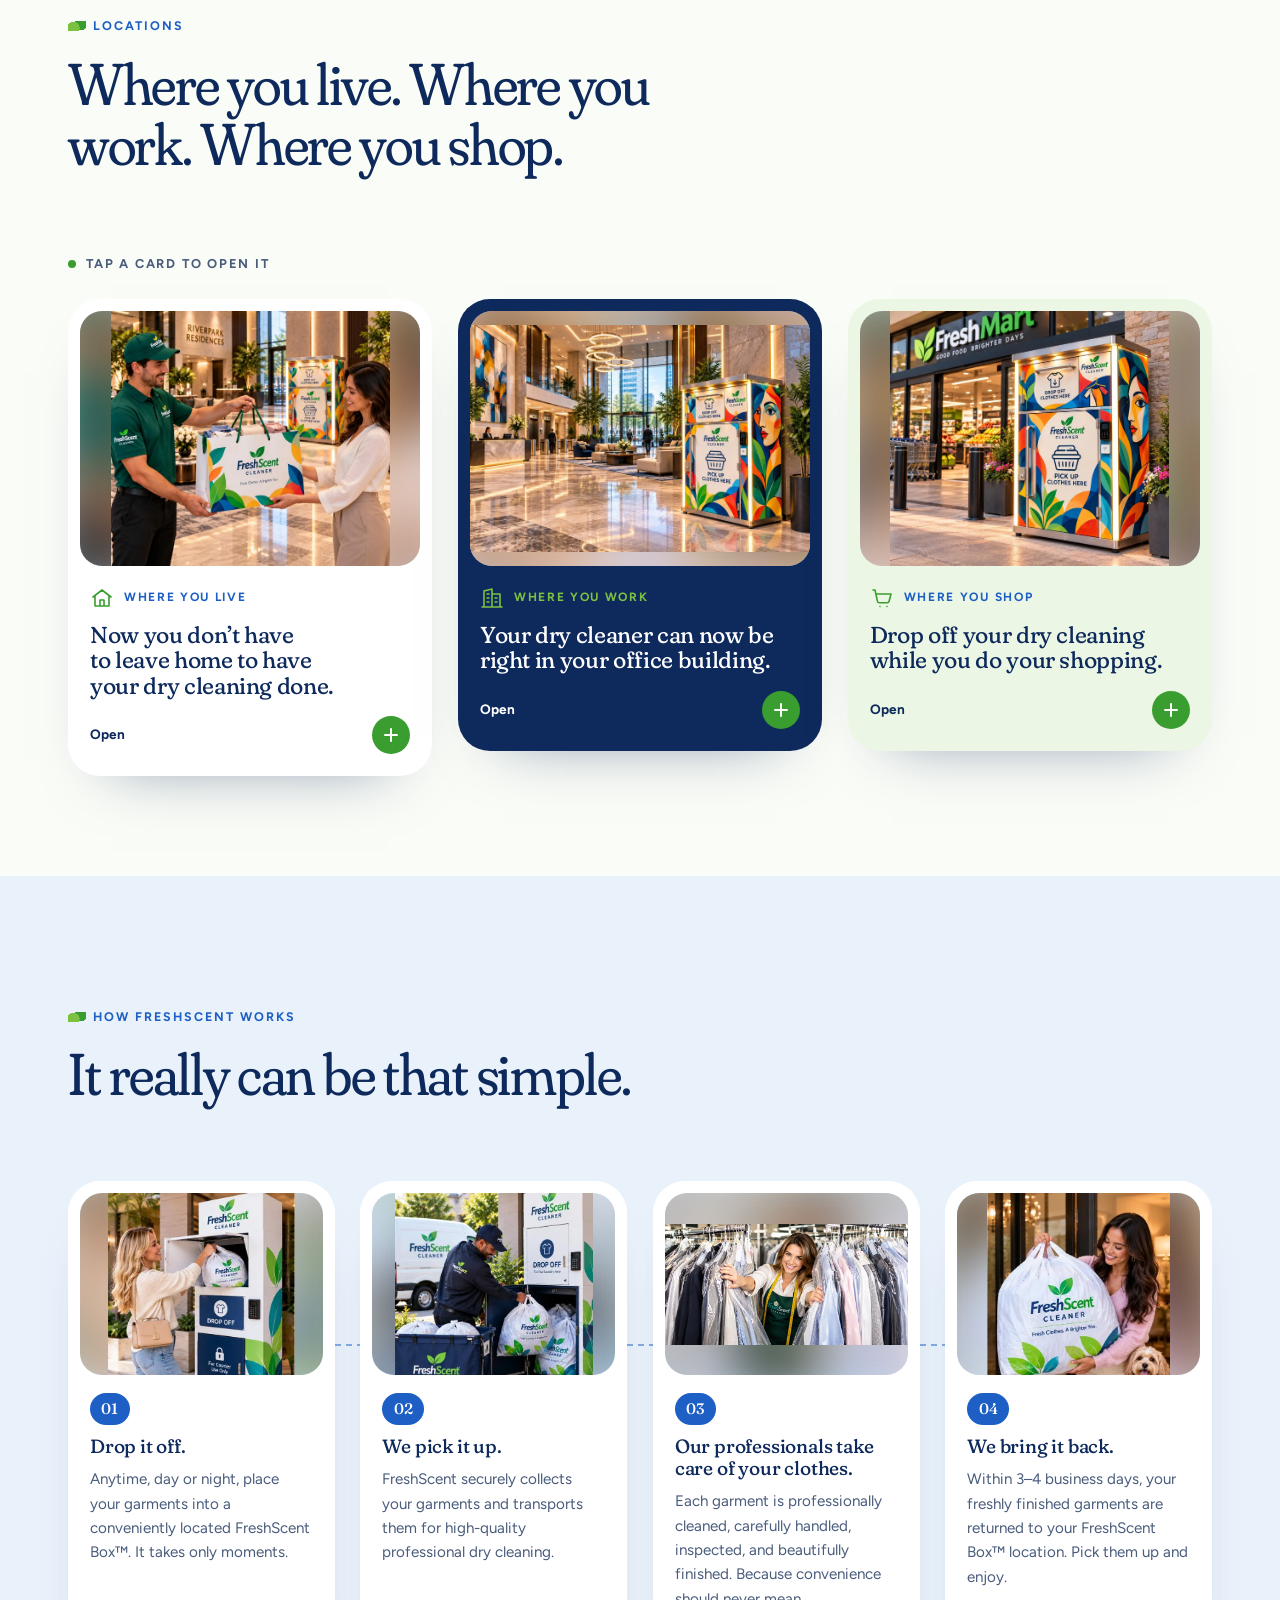
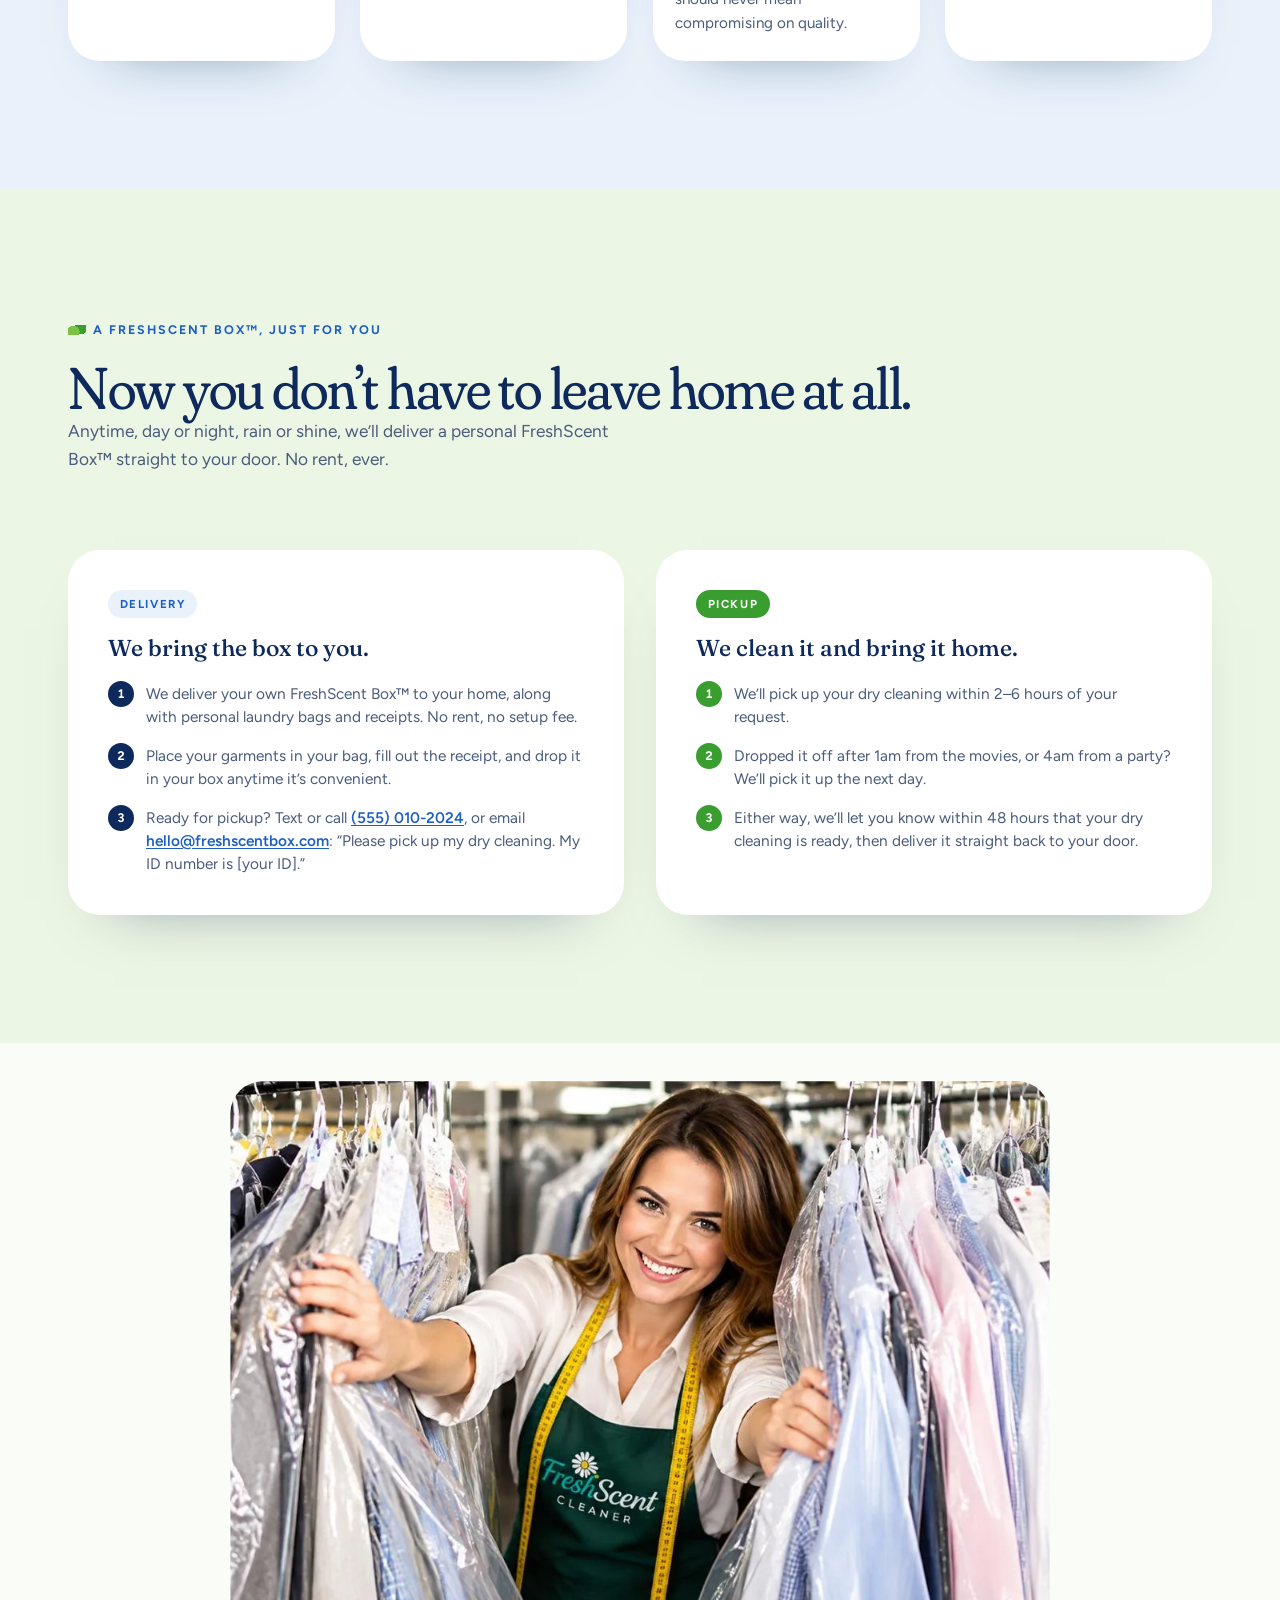
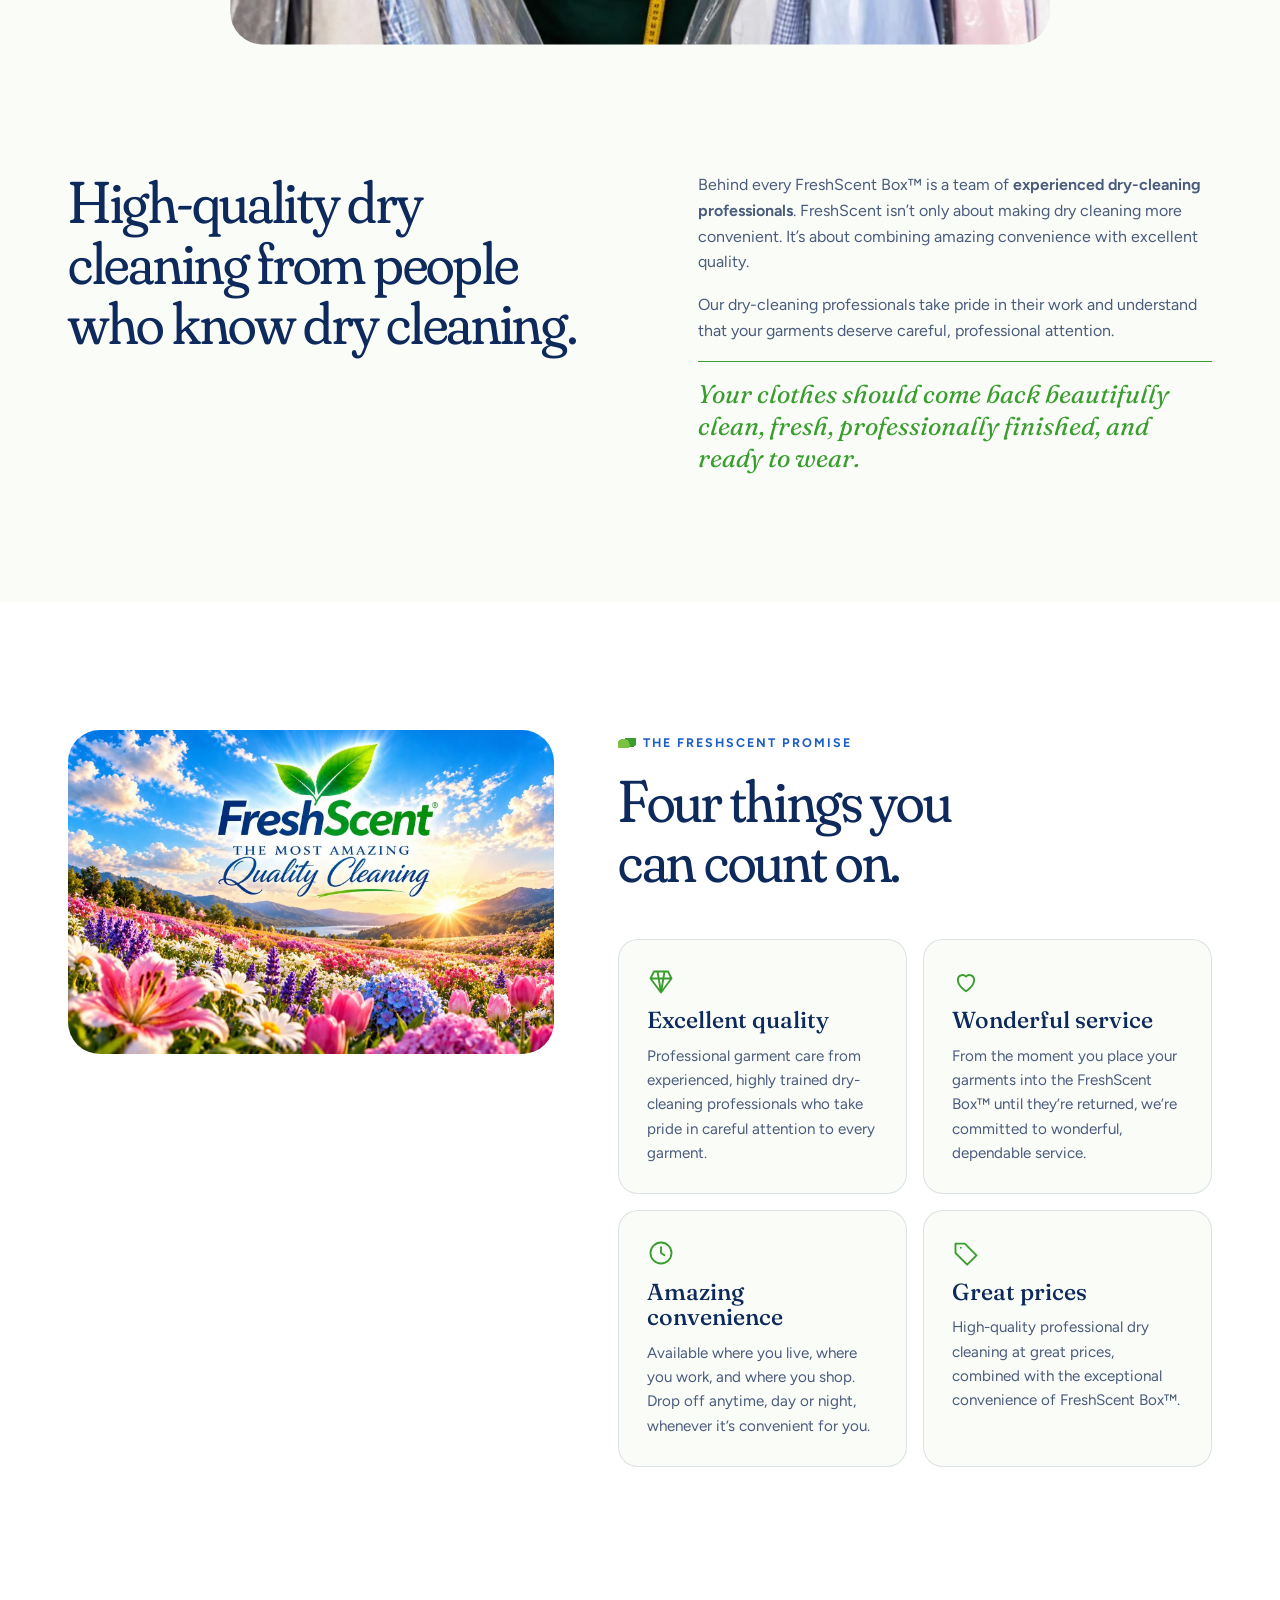
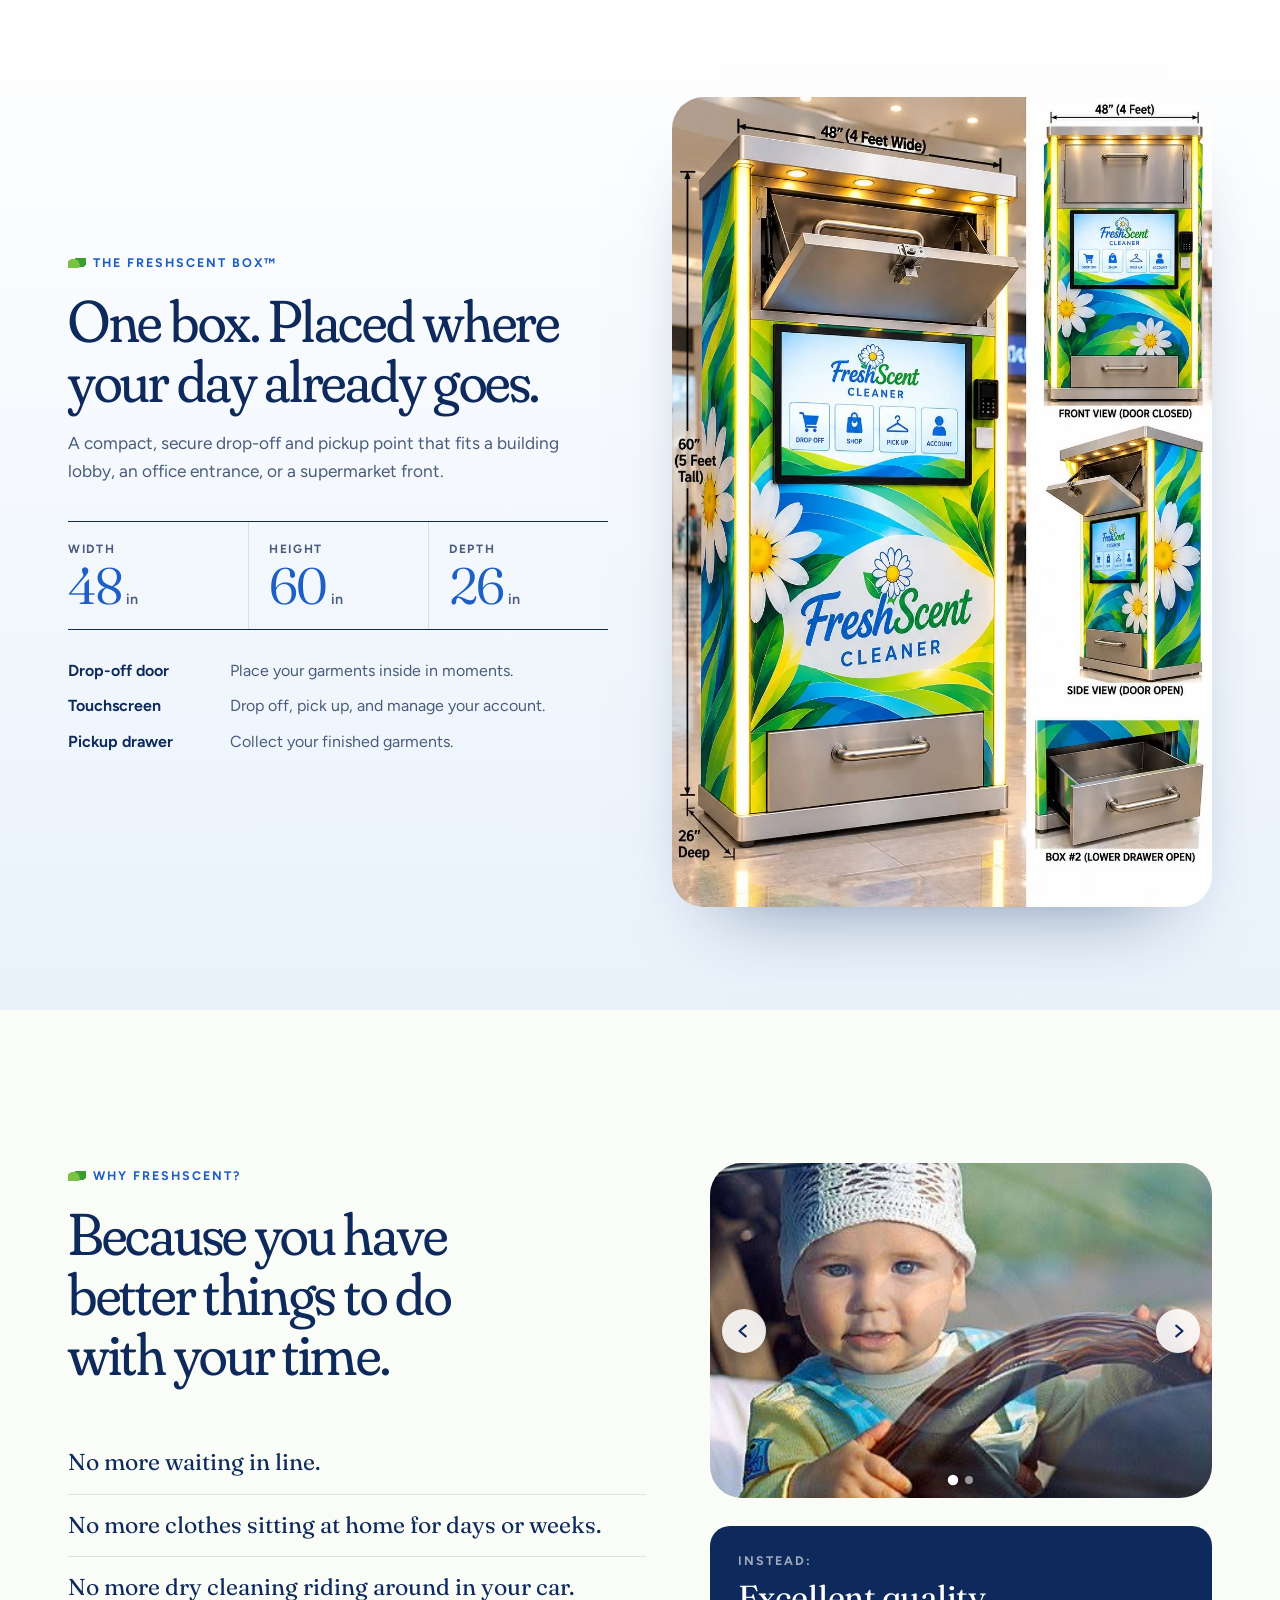
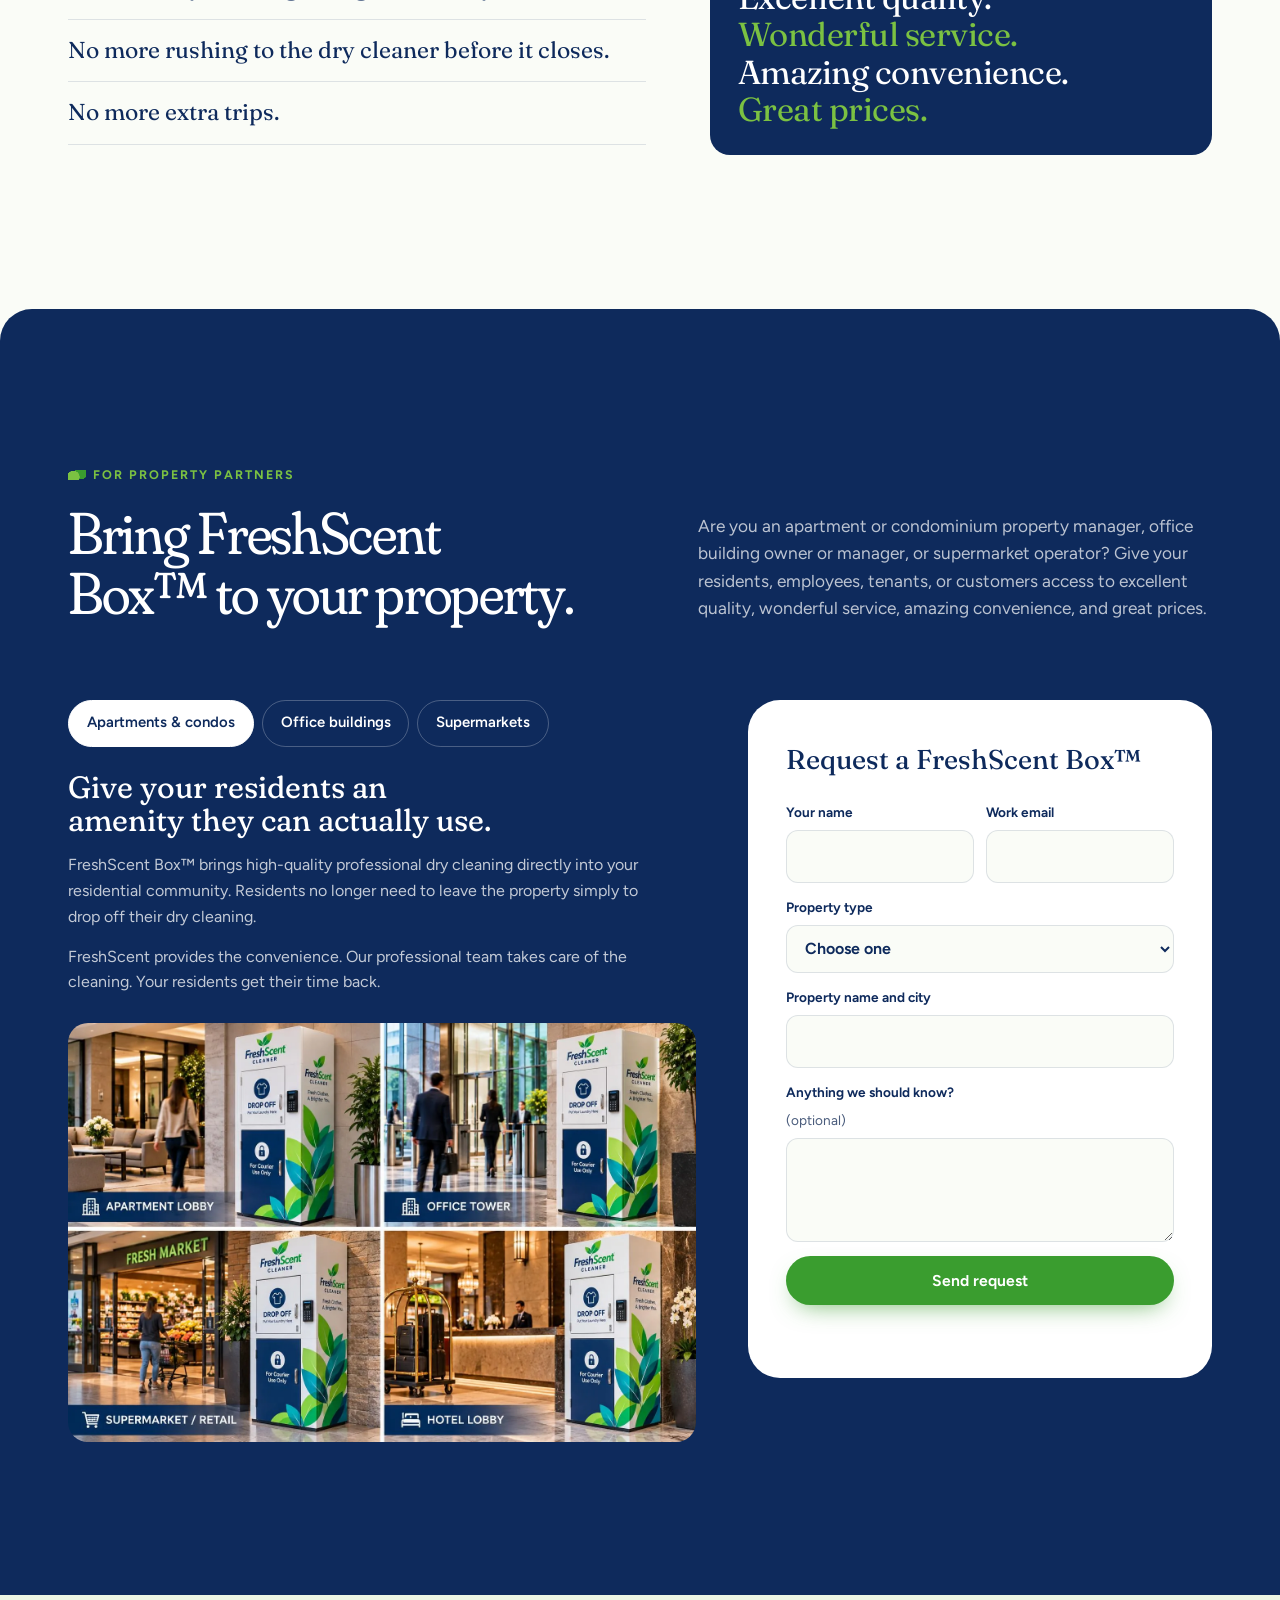
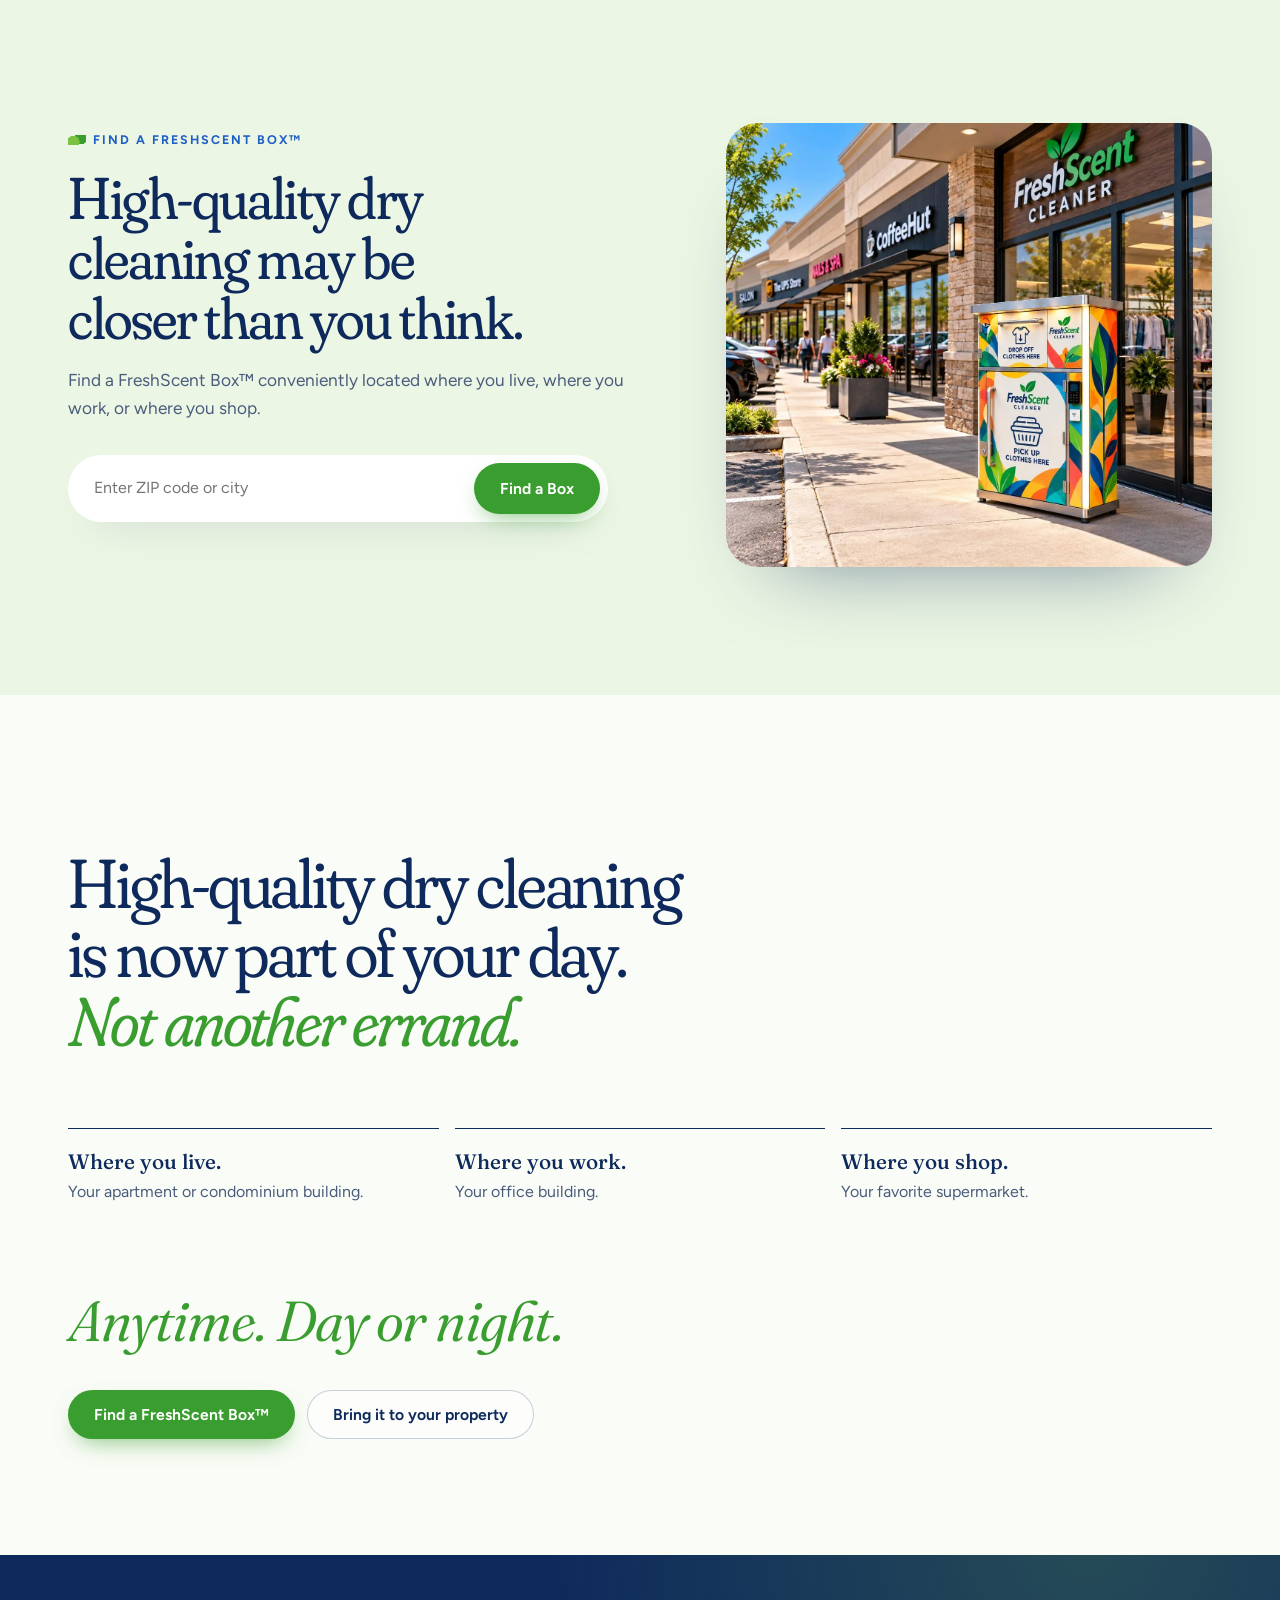
==== commit 7dbb3ead: "yes" ====
--- a/index.html
+++ b/index.html
@@ -69,7 +69,7 @@
     </div>
     <div class="hero__visual">
       <div class="hero__frame" id="heroFrame">
-        <img src="assets/img/hero.webp" alt="FreshScent written in clouds above a sunny meadow of daisies" width="1536" height="1024">
+        <img src="assets/img/hero.webp" alt="A FreshScent drop-off box in a sunny meadow of daisies, with FreshScent written in clouds above" width="1536" height="1024">
       </div>
       <p class="chip chip--a" data-chip><svg viewBox="0 0 24 24" aria-hidden="true"><path d="M5 19c0-8 5-13 14-14-1 9-6 14-14 14Zm0 0 7-7"/></svg>Fresh clothes. A brighter you.</p>
       <p class="chip chip--b" data-chip><svg viewBox="0 0 24 24" aria-hidden="true"><circle cx="12" cy="12" r="9"/><path d="M12 7v5l3 2"/></svg>Anytime, day or night</p>
--- a/css/style.css
+++ b/css/style.css
@@ -358,8 +358,6 @@
 .strike{margin-top:clamp(28px,4vw,48px)}
 .strike li{padding:16px 0;border-bottom:1px solid var(--line)}
 .strike span{position:relative;font-family:var(--f-display);font-weight:400;font-size:clamp(1.15rem,1.8vw,1.6rem);line-height:1.25;display:inline}
-.strike span{background-image:linear-gradient(var(--leaf),var(--leaf));background-repeat:no-repeat;background-position:0 58%;background-size:var(--s,0%) 3px;transition:color .4s}
-.strike li.is-struck span{color:var(--muted)}
 .carousel{position:relative;border-radius:var(--r-lg);overflow:hidden;aspect-ratio:3/2;background:var(--ink)}
 .carousel__track{display:flex;width:100%;height:100%;transition:transform .55s var(--ease)}
 .carousel__slide{flex:0 0 100%;min-width:0;height:100%}
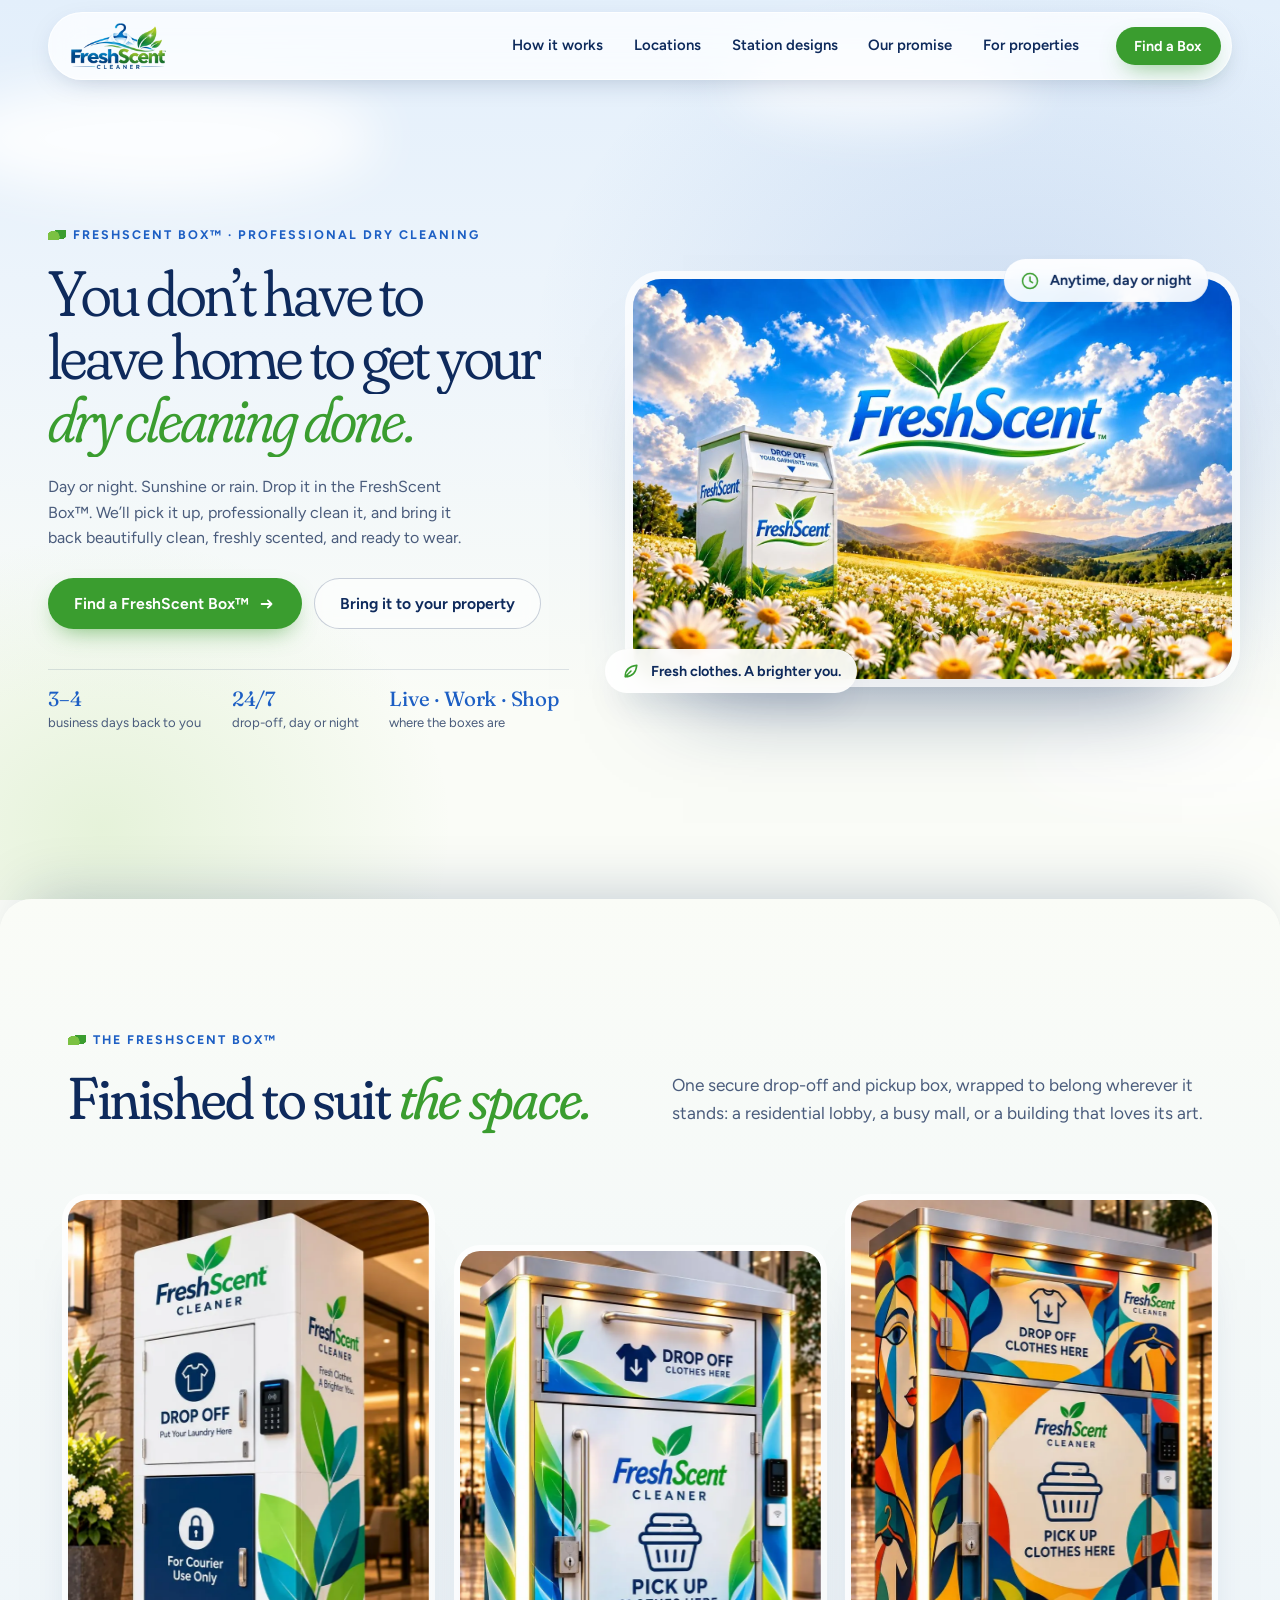
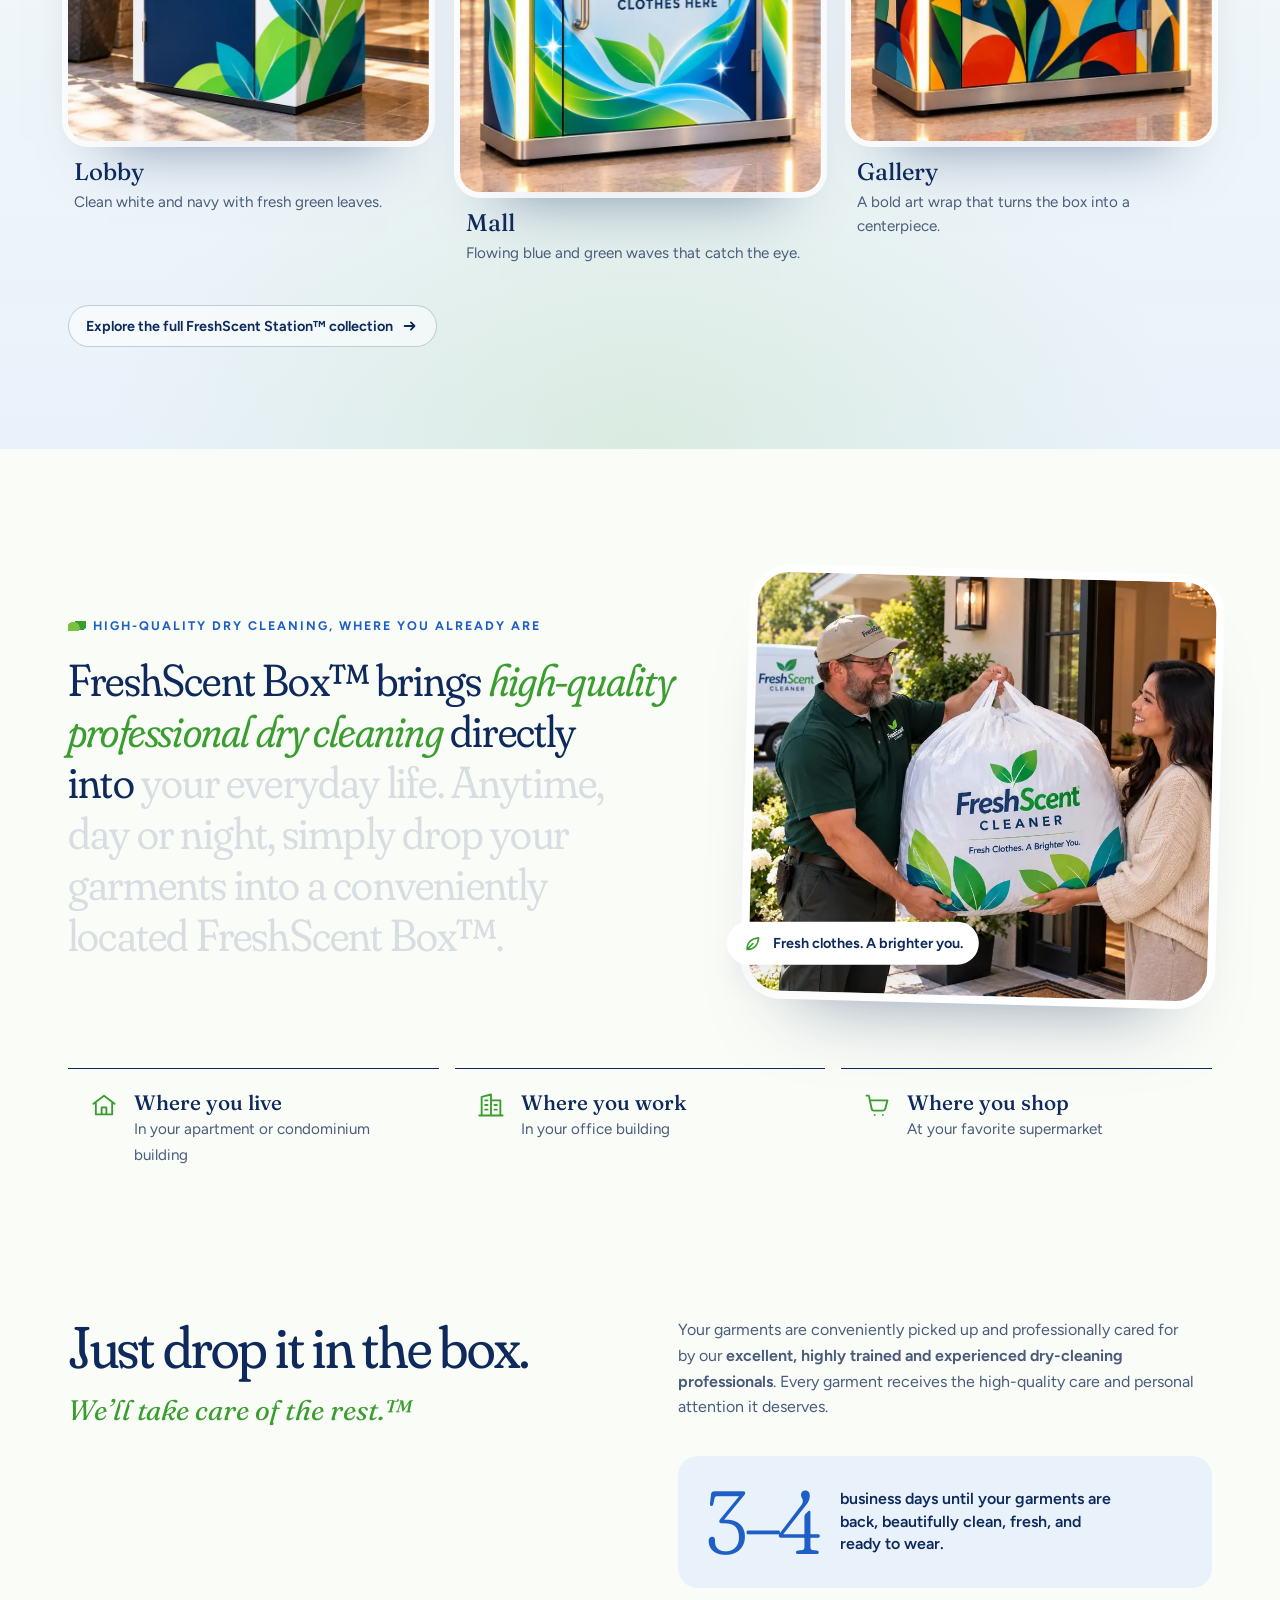
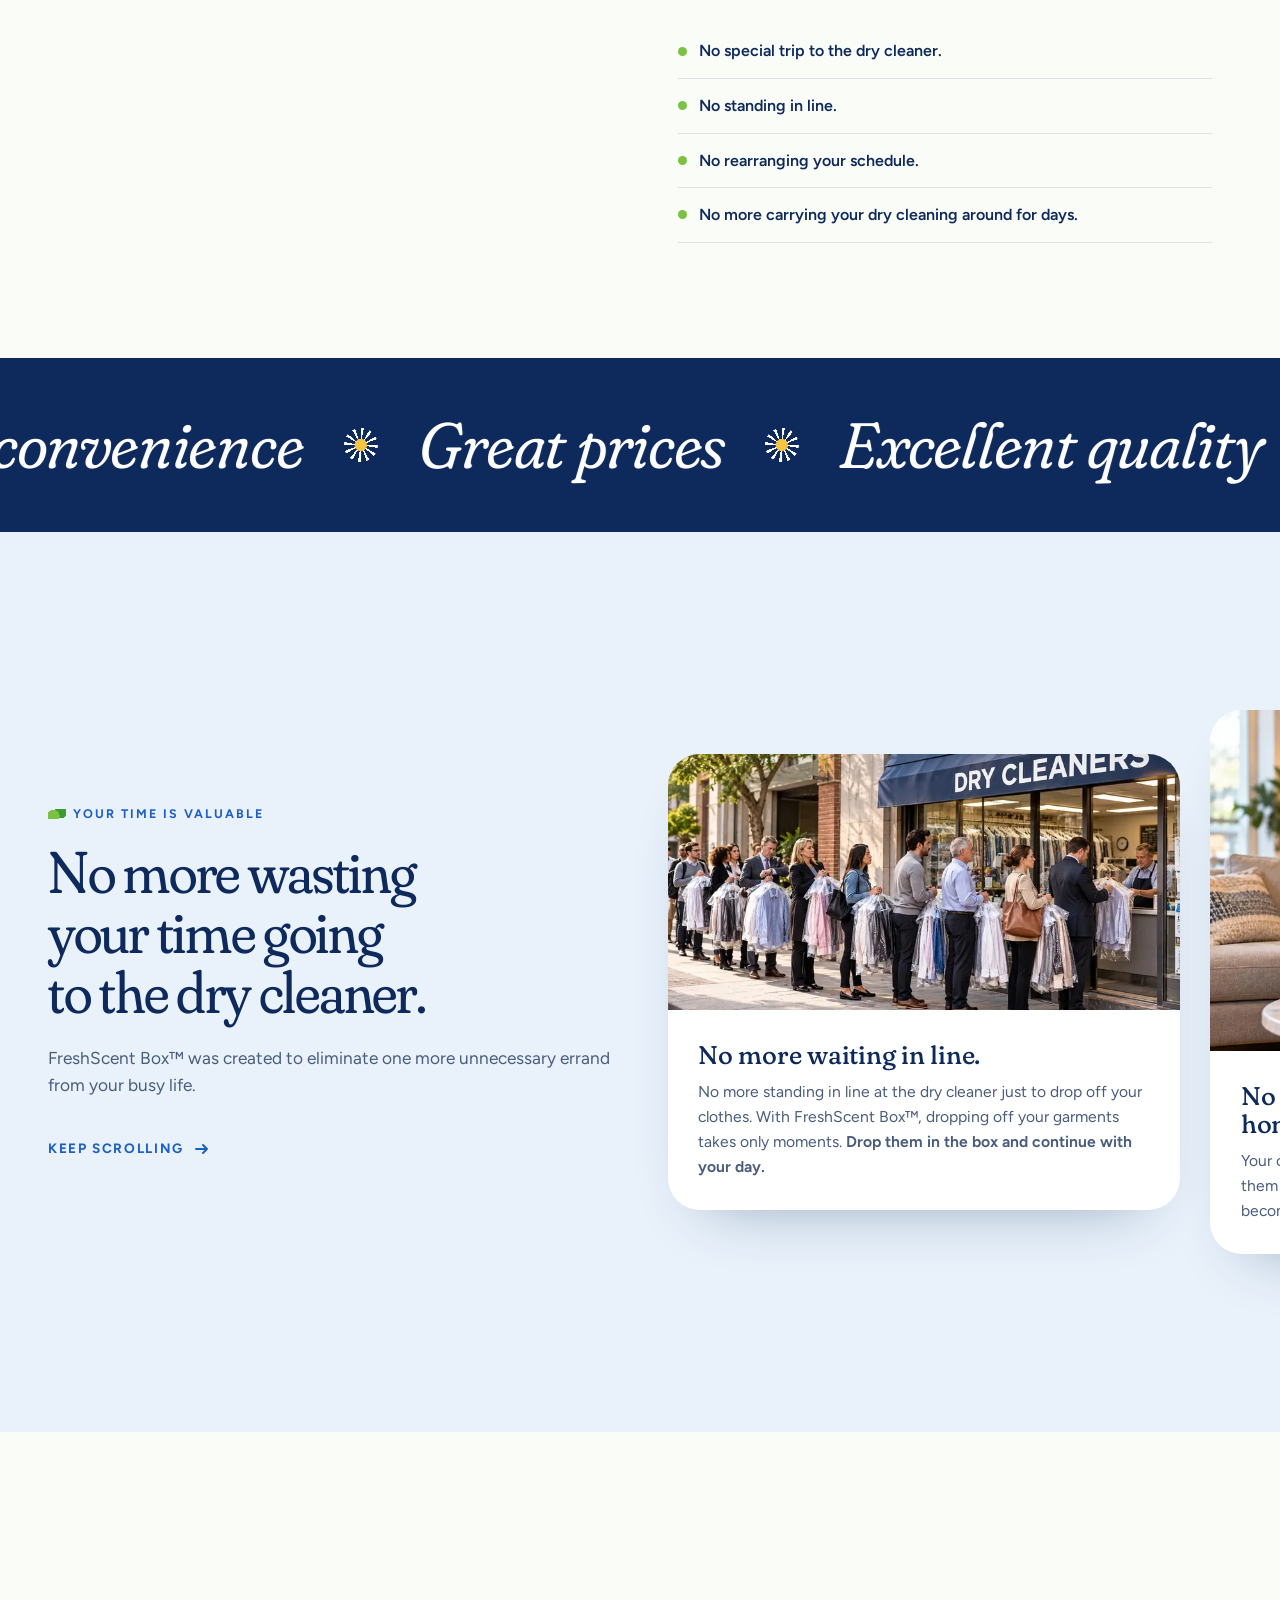
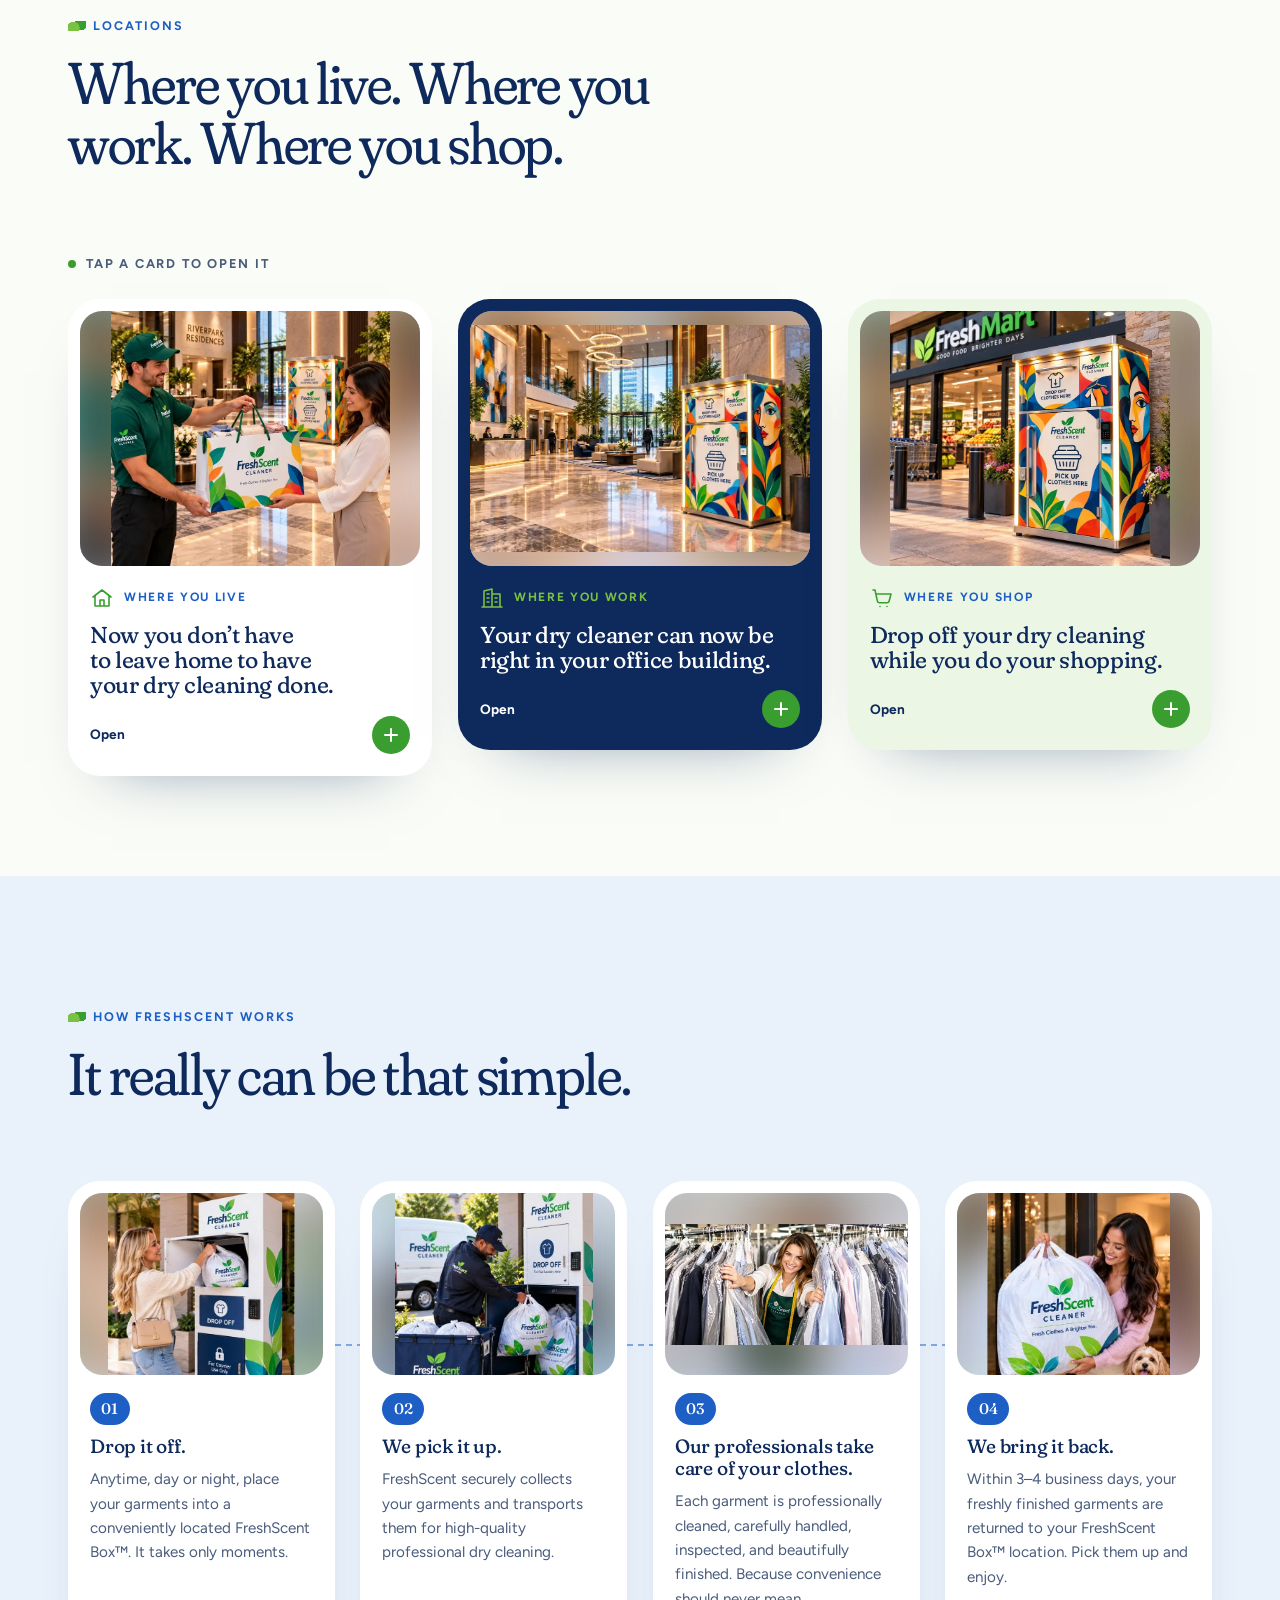
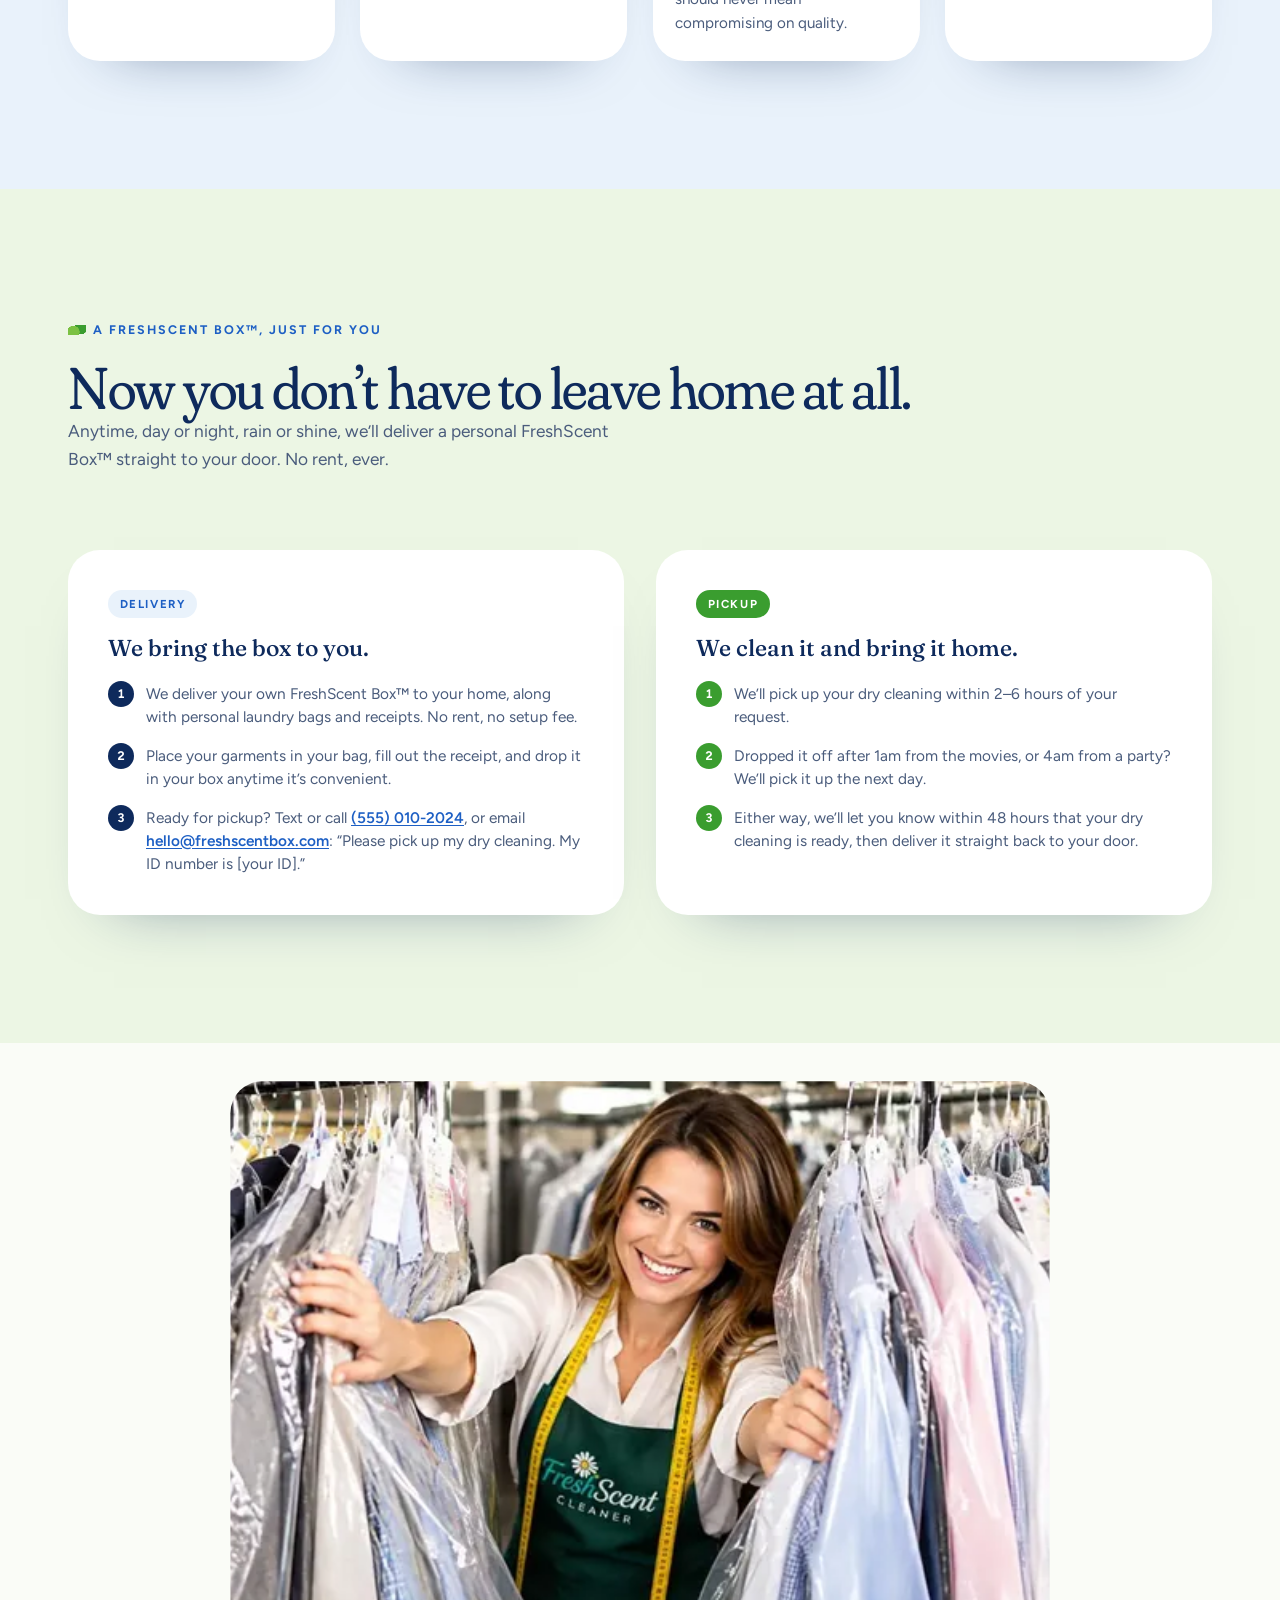
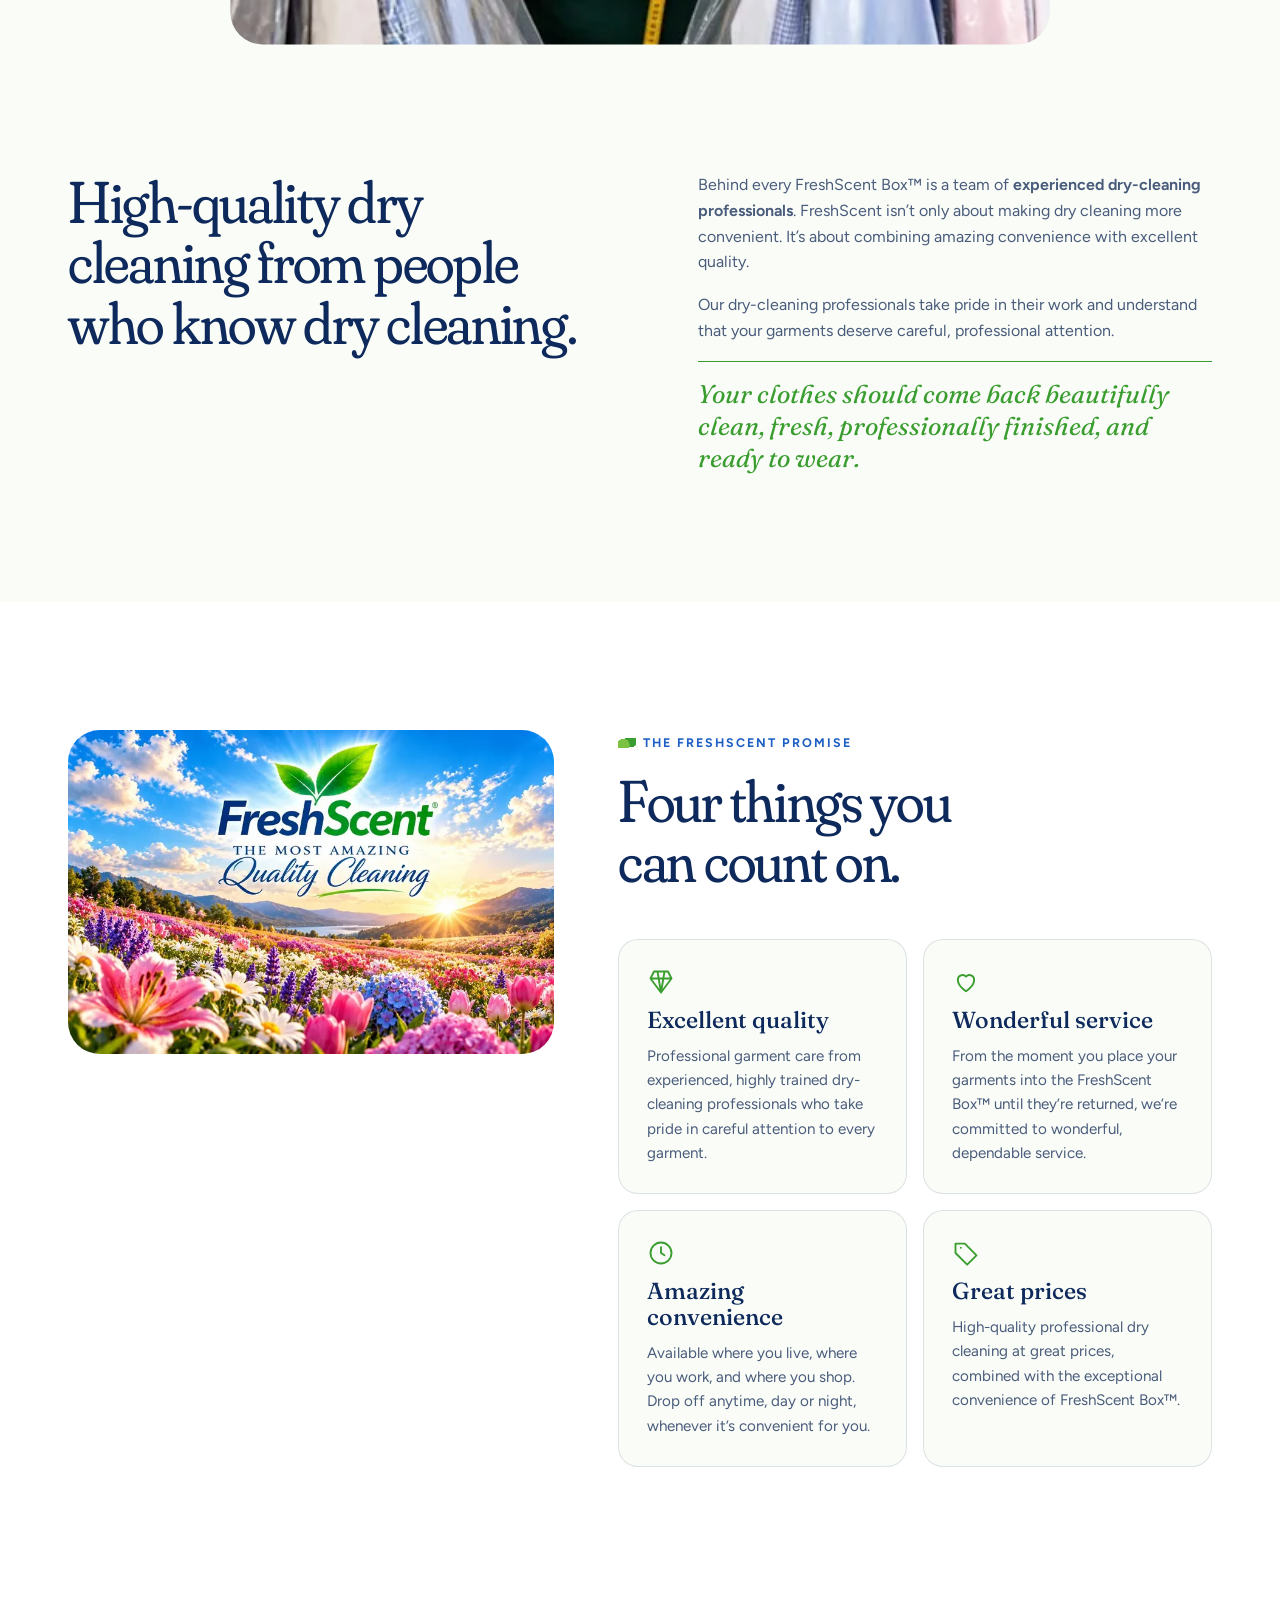
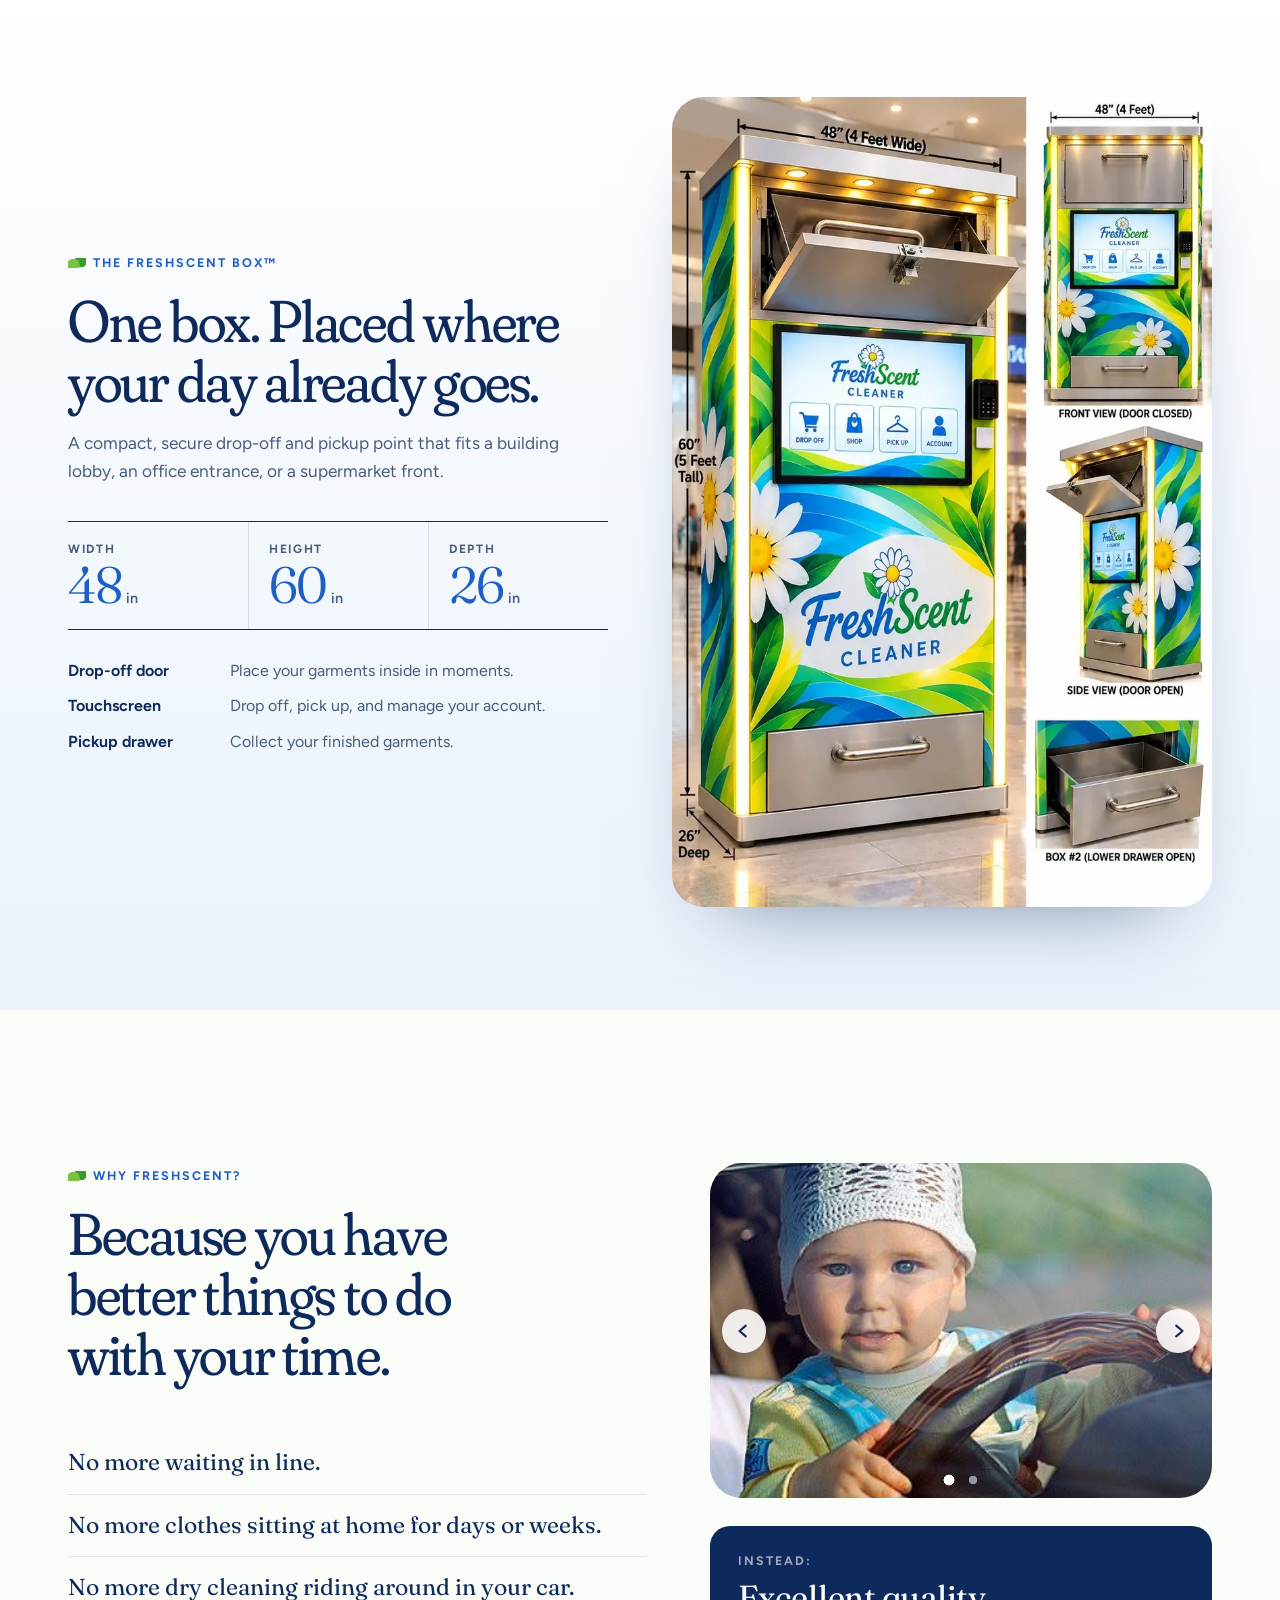
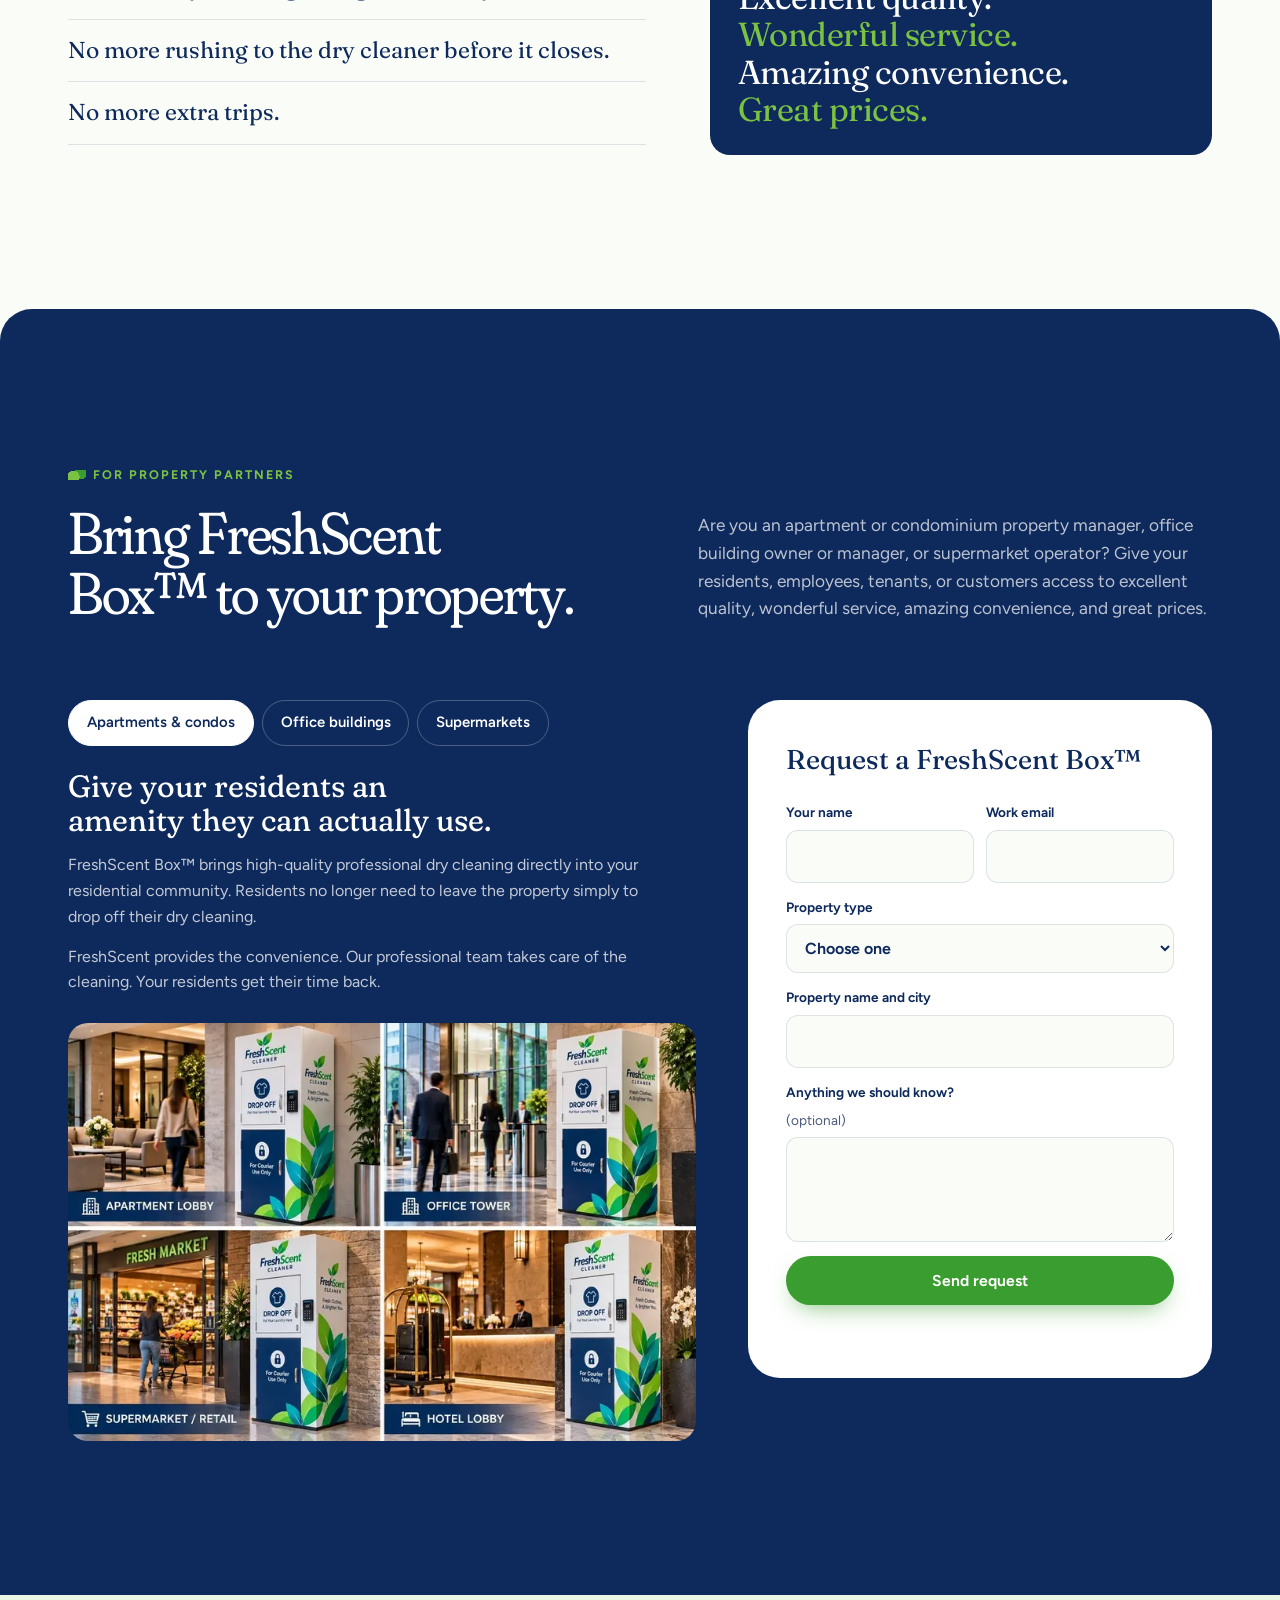
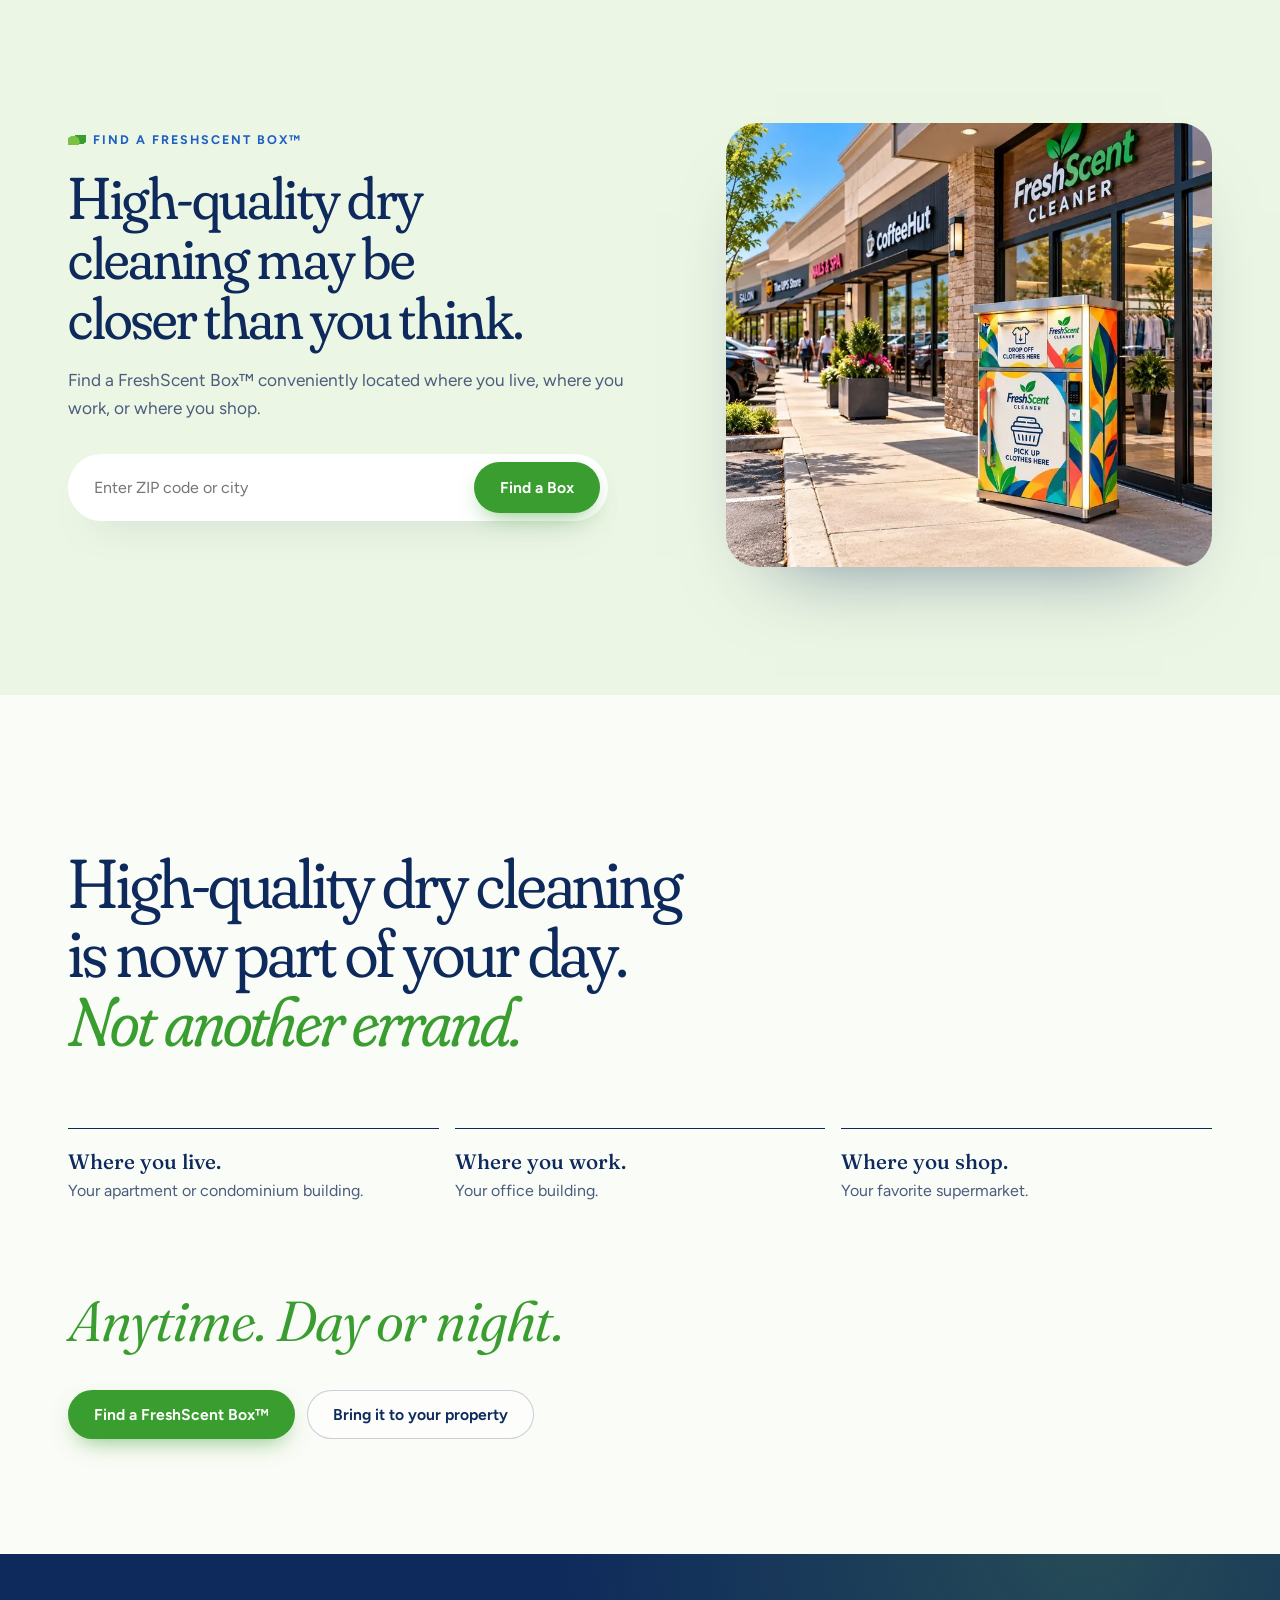
==== commit 65c4ffc7: "seo" ====
--- a/index.html
+++ b/index.html
@@ -3,17 +3,94 @@
 <head>
 <meta charset="utf-8">
 <meta name="viewport" content="width=device-width, initial-scale=1, viewport-fit=cover">
-<title>FreshScent Box</title>
-<meta name="description" content="High-quality professional dry cleaning where you live, where you work, and where you shop. Drop it in the FreshScent Box™ anytime, day or night. We'll take care of the rest.™">
+
+<!-- ============ SEO SETTINGS (edit here) ============
+     Title: keep under ~60 characters. Description: keep under ~160.
+     If the live domain changes, update every https://freshscentbox.com below,
+     plus the same URLs in station.html, sitemap.xml and robots.txt. -->
+<title>Dry Cleaning Drop-Off Box, Open 24/7 | FreshScent Box™</title>
+<meta name="description" content="Professional dry cleaning where you live, work and shop. Drop your garments in a FreshScent Box™ anytime, day or night. Back in 3–4 business days.">
+<link rel="canonical" href="https://freshscentbox.com/">
+<meta name="robots" content="index, follow, max-image-preview:large">
+<!-- Google Search Console (only if not verifying by DNS): paste the content value from Search Console
+<meta name="google-site-verification" content="PASTE-CODE-HERE"> -->
+
+<!-- Social sharing (Facebook, LinkedIn, WhatsApp, X) -->
+<meta property="og:type" content="website">
+<meta property="og:site_name" content="FreshScent Box™">
+<meta property="og:locale" content="en_US">
+<meta property="og:url" content="https://freshscentbox.com/">
+<meta property="og:title" content="FreshScent Box™ — Just drop it in the box.">
+<meta property="og:description" content="High-quality professional dry cleaning where you live, where you work, and where you shop. Anytime, day or night.">
+<meta property="og:image" content="https://freshscentbox.com/assets/img/og-home.jpg">
+<meta property="og:image:width" content="1200">
+<meta property="og:image:height" content="630">
+<meta property="og:image:alt" content="A FreshScent drop-off box in a sunny meadow of daisies">
+<meta name="twitter:card" content="summary_large_image">
+<meta name="twitter:title" content="FreshScent Box™ — Just drop it in the box.">
+<meta name="twitter:description" content="High-quality professional dry cleaning where you live, where you work, and where you shop. Anytime, day or night.">
+<meta name="twitter:image" content="https://freshscentbox.com/assets/img/og-home.jpg">
+
+<!-- Structured data (schema.org) -->
+<script type="application/ld+json">
+{
+  "@context": "https://schema.org",
+  "@graph": [
+    {
+      "@type": "Organization",
+      "@id": "https://freshscentbox.com/#organization",
+      "name": "FreshScent Box",
+      "alternateName": "FreshScent Cleaner",
+      "url": "https://freshscentbox.com/",
+      "logo": { "@type": "ImageObject", "url": "https://freshscentbox.com/assets/img/logo.png", "width": 720, "height": 350 },
+      "image": "https://freshscentbox.com/assets/img/og-home.jpg",
+      "email": "hello@freshscentbox.com",
+      "slogan": "Drop it off. We’ll take care of the rest.",
+      "description": "FreshScent Box brings high-quality professional dry cleaning into apartment and condominium buildings, office buildings and supermarkets through secure 24/7 drop-off and pickup boxes."
+    },
+    {
+      "@type": "WebSite",
+      "@id": "https://freshscentbox.com/#website",
+      "url": "https://freshscentbox.com/",
+      "name": "FreshScent Box",
+      "inLanguage": "en-US",
+      "publisher": { "@id": "https://freshscentbox.com/#organization" }
+    },
+    {
+      "@type": "WebPage",
+      "@id": "https://freshscentbox.com/#webpage",
+      "url": "https://freshscentbox.com/",
+      "name": "Dry Cleaning Drop-Off Box, Open 24/7 | FreshScent Box™",
+      "description": "Professional dry cleaning where you live, work and shop. Drop your garments in a FreshScent Box™ anytime, day or night. Back in 3–4 business days.",
+      "isPartOf": { "@id": "https://freshscentbox.com/#website" },
+      "about": { "@id": "https://freshscentbox.com/#service" },
+      "primaryImageOfPage": { "@type": "ImageObject", "url": "https://freshscentbox.com/assets/img/hero.webp", "width": 1536, "height": 1024 },
+      "inLanguage": "en-US"
+    },
+    {
+      "@type": "Service",
+      "@id": "https://freshscentbox.com/#service",
+      "name": "FreshScent Box™ dry cleaning drop-off and pickup",
+      "serviceType": "Dry cleaning",
+      "provider": { "@id": "https://freshscentbox.com/#organization" },
+      "description": "Drop garments into a FreshScent Box™ in your apartment building, office building or supermarket anytime, day or night. FreshScent picks them up, professionally cleans and finishes them, and returns them to the same box within 3–4 business days.",
+      "hoursAvailable": { "@type": "OpeningHoursSpecification", "dayOfWeek": ["Monday","Tuesday","Wednesday","Thursday","Friday","Saturday","Sunday"], "opens": "00:00", "closes": "23:59" }
+    }
+  ]
+}
+</script>
+<!-- ============ /SEO SETTINGS ============ -->
+
 <meta name="theme-color" content="#0E2A5C">
-<meta property="og:title" content="FreshScent Box™ — Just drop it in the box.">
-<meta property="og:description" content="High-quality dry cleaning where you live, where you work, and where you shop.">
-<meta property="og:image" content="assets/img/hero.webp">
-<link rel="icon" href="assets/img/favicon.png" type="image/png">
+<link rel="icon" href="/favicon.ico" sizes="48x48">
+<link rel="icon" href="assets/img/favicon-32.png" type="image/png" sizes="32x32">
+<link rel="apple-touch-icon" href="assets/img/apple-touch-icon.png">
+<link rel="manifest" href="/site.webmanifest">
 <link rel="preload" as="font" type="font/woff2" href="assets/fonts/fraunces.woff2" crossorigin>
 <link rel="preload" as="font" type="font/woff2" href="assets/fonts/figtree.woff2" crossorigin>
-<link rel="preload" as="image" href="assets/img/hero.webp">
+<link rel="preload" as="image" href="assets/img/hero.webp" imagesrcset="assets/img/hero-800.webp 800w, assets/img/hero.webp 1536w" imagesizes="(max-width: 900px) 100vw, 55vw" fetchpriority="high">
 <link rel="stylesheet" href="css/style.css">
+<script src="js/analytics.js" defer></script>
 </head>
 <body class="is-loading">
 
@@ -22,11 +99,11 @@
 <!-- ============ NAV ============ -->
 <header class="nav" id="nav">
   <div class="nav__bar">
-    <a class="nav__logo" href="#top" aria-label="FreshScent home"><img src="assets/img/logo.png" alt="FreshScent Cleaner" width="640" height="306"></a>
+    <a class="nav__logo" href="#top" aria-label="FreshScent home"><img src="assets/img/logo.webp" alt="FreshScent Cleaner" width="300" height="146"></a>
     <nav class="nav__links" aria-label="Primary">
       <a href="#how">How it works</a>
       <a href="#where">Locations</a>
-      <a href="station.html">Station designs</a>
+      <a href="/station">Station designs</a>
       <a href="#promise">Our promise</a>
       <a href="#properties">For properties</a>
     </nav>
@@ -36,7 +113,7 @@
   <div class="menu" id="menu" hidden>
     <a href="#how">How it works</a>
     <a href="#where">Locations</a>
-    <a href="station.html">Station designs</a>
+    <a href="/station">Station designs</a>
     <a href="#promise">Our promise</a>
     <a href="#properties">For properties</a>
     <a href="#find" class="btn btn--leaf">Find a FreshScent Box™</a>
@@ -69,7 +146,7 @@
     </div>
     <div class="hero__visual">
       <div class="hero__frame" id="heroFrame">
-        <img src="assets/img/hero.webp" alt="A FreshScent drop-off box in a sunny meadow of daisies, with FreshScent written in clouds above" width="1536" height="1024">
+        <img src="assets/img/hero.webp" srcset="assets/img/hero-800.webp 800w, assets/img/hero.webp 1536w" sizes="(max-width: 900px) 100vw, 55vw" alt="A FreshScent drop-off box in a sunny meadow of daisies, with FreshScent written in clouds above" width="1536" height="1024" fetchpriority="high">
       </div>
       <p class="chip chip--a" data-chip><svg viewBox="0 0 24 24" aria-hidden="true"><path d="M5 19c0-8 5-13 14-14-1 9-6 14-14 14Zm0 0 7-7"/></svg>Fresh clothes. A brighter you.</p>
       <p class="chip chip--b" data-chip><svg viewBox="0 0 24 24" aria-hidden="true"><circle cx="12" cy="12" r="9"/><path d="M12 7v5l3 2"/></svg>Anytime, day or night</p>
@@ -96,19 +173,19 @@
     </header>
     <div class="wraps__row" id="wraps">
       <figure class="tilt">
-        <div class="tilt__img"><img src="assets/img/box-navy.webp" alt="FreshScent Box in a navy and leaf finish" loading="lazy"></div>
+        <div class="tilt__img"><img src="assets/img/box-navy.webp" srcset="assets/img/box-navy-800.webp 800w, assets/img/box-navy.webp 1024w" sizes="(max-width: 700px) 100vw, 33vw" width="1024" height="1536" alt="FreshScent Box in a navy and leaf finish" loading="lazy"></div>
         <figcaption><b>Lobby</b><span>Clean white and navy with fresh green leaves.</span></figcaption>
       </figure>
       <figure class="tilt">
-        <div class="tilt__img"><img src="assets/img/box-wave.webp" alt="FreshScent Box in a blue and green wave finish" loading="lazy"></div>
+        <div class="tilt__img"><img src="assets/img/box-wave.webp" srcset="assets/img/box-wave-800.webp 800w, assets/img/box-wave.webp 1024w" sizes="(max-width: 700px) 100vw, 33vw" width="1024" height="1536" alt="FreshScent Box in a blue and green wave finish" loading="lazy"></div>
         <figcaption><b>Mall</b><span>Flowing blue and green waves that catch the eye.</span></figcaption>
       </figure>
       <figure class="tilt">
-        <div class="tilt__img"><img src="assets/img/box-mosaic.webp" alt="FreshScent Box in a colorful mosaic art finish" loading="lazy"></div>
+        <div class="tilt__img"><img src="assets/img/box-mosaic.webp" srcset="assets/img/box-mosaic-800.webp 800w, assets/img/box-mosaic.webp 1024w" sizes="(max-width: 700px) 100vw, 33vw" width="1024" height="1536" alt="FreshScent Box in a colorful mosaic art finish" loading="lazy"></div>
         <figcaption><b>Gallery</b><span>A bold art wrap that turns the box into a centerpiece.</span></figcaption>
       </figure>
     </div>
-    <a class="btn btn--ghost btn--sm finishes__more" href="station.html">Explore the full FreshScent Station™ collection <svg viewBox="0 0 20 20" aria-hidden="true"><path d="M4 10h11m-4-4 4 4-4 4"/></svg></a>
+    <a class="btn btn--ghost btn--sm finishes__more" href="/station">Explore the full FreshScent Station™ collection <svg viewBox="0 0 20 20" aria-hidden="true"><path d="M4 10h11m-4-4 4 4-4 4"/></svg></a>
   </div>
 </section>
 
@@ -121,7 +198,7 @@
         <p class="statement" id="statement">FreshScent Box™ brings <em>high-quality professional dry cleaning</em> directly into your everyday life. Anytime, day or night, simply drop your garments into a conveniently located FreshScent&nbsp;Box™.</p>
       </div>
       <figure class="about__img" data-reveal>
-        <img src="assets/img/courier.webp" alt="A FreshScent courier handing a customer her freshly cleaned garments in a FreshScent bag" width="1312" height="1199" loading="lazy">
+        <img src="assets/img/courier.webp" srcset="assets/img/courier-800.webp 800w, assets/img/courier.webp 1312w" sizes="(max-width: 900px) 100vw, 50vw" alt="A FreshScent courier handing a customer her freshly cleaned garments in a FreshScent bag" width="1312" height="1199" loading="lazy">
         <figcaption><svg viewBox="0 0 24 24" aria-hidden="true"><path d="M5 19c0-8 5-13 14-14-1 9-6 14-14 14Zm0 0 7-7"/></svg>Fresh clothes. A brighter you.</figcaption>
       </figure>
     </div>
@@ -155,7 +232,8 @@
 </section>
 
 <!-- ============ MARQUEE ============ -->
-<div class="marquee" aria-label="Excellent quality. Wonderful service. Amazing convenience. Great prices.">
+<div class="marquee">
+  <p class="sr">Excellent quality. Wonderful service. Amazing convenience. Great prices.</p>
   <div class="marquee__track" id="marquee" aria-hidden="true">
     <span>Excellent quality</span><i></i><span>Wonderful service</span><i></i><span>Amazing convenience</span><i></i><span>Great prices</span><i></i>
     <span>Excellent quality</span><i></i><span>Wonderful service</span><i></i><span>Amazing convenience</span><i></i><span>Great prices</span><i></i>
@@ -174,7 +252,7 @@
       </div>
 
       <article class="panel panel--img">
-        <figure><img src="assets/img/line.webp" alt="A long line of people holding dry cleaning outside a dry cleaner" loading="lazy"></figure>
+        <figure><img src="assets/img/line.webp" srcset="assets/img/line-800.webp 800w, assets/img/line.webp 1774w" sizes="(max-width: 900px) 100vw, 50vw" width="1774" height="887" alt="A long line of people holding dry cleaning outside a dry cleaner" loading="lazy"></figure>
         <div class="panel__txt">
           <h3>No more waiting in line.</h3>
           <p>No more standing in line at the dry cleaner just to drop off your clothes. With FreshScent Box™, dropping off your garments takes only moments. <strong>Drop them in the box and continue with your day.</strong></p>
@@ -182,7 +260,7 @@
       </article>
 
       <article class="panel panel--img">
-        <figure><img src="assets/img/home.webp" alt="A man on his sofa thinking about the dry cleaning he still hasn’t dropped off" loading="lazy"></figure>
+        <figure><img src="assets/img/home.webp" srcset="assets/img/home-800.webp 800w, assets/img/home.webp 1536w" sizes="(max-width: 900px) 100vw, 50vw" width="1536" height="1024" alt="A man on his sofa thinking about the dry cleaning he still hasn’t dropped off" loading="lazy"></figure>
         <div class="panel__txt">
           <h3>No more clothes sitting at home for days or weeks.</h3>
           <p>Your clothes need to go to the dry cleaner. You plan to take them tomorrow. Tomorrow becomes another day. Another day becomes another week.</p>
@@ -190,7 +268,7 @@
       </article>
 
       <article class="panel panel--img">
-        <figure><img src="assets/img/baby.jpeg" alt="A baby sitting in a car, hands on the steering wheel" loading="lazy"></figure>
+        <figure><img src="assets/img/baby.jpeg" width="400" height="346" alt="A baby sitting in a car, hands on the steering wheel" loading="lazy"></figure>
         <div class="panel__txt">
           <h3>No more driving around with your dry cleaning in the car.</h3>
           <p>You plan to stop at the dry cleaner. Then your day gets busy. So your clothes stay in your car. Sometimes for days.</p>
@@ -219,7 +297,7 @@
     <div class="acc" id="acc">
       <article class="acard acard--live">
         <h3 class="acard__h"><button class="acard__btn" type="button" aria-expanded="false" aria-controls="acc-live">
-          <span class="acard__media"><img class="acard__blur" src="assets/img/live.webp" alt="" loading="lazy"><img class="acard__pic" src="assets/img/live.webp" alt="" loading="lazy"></span>
+          <span class="acard__media"><img class="acard__blur" src="assets/img/live.webp" srcset="assets/img/live-800.webp 800w, assets/img/live.webp 1312w" sizes="(max-width: 900px) 100vw, 33vw" width="1312" height="1199" alt="" loading="lazy"><img class="acard__pic" src="assets/img/live.webp" srcset="assets/img/live-800.webp 800w, assets/img/live.webp 1312w" sizes="(max-width: 900px) 100vw, 33vw" width="1312" height="1199" alt="A FreshScent courier handing a resident her cleaned garments in an apartment building lobby" loading="lazy"></span>
           <span class="acard__kicker"><svg viewBox="0 0 24 24" aria-hidden="true"><path d="M3 11 12 4l9 7M5 10v10h14V10M10 20v-6h4v6"/></svg>Where you live</span>
           <span class="acard__title">Now you don’t have to leave home to have your dry cleaning done.</span>
           <span class="acard__more"><span class="acard__label">Open</span><span class="acard__plus" aria-hidden="true"></span></span>
@@ -234,7 +312,7 @@
       </article>
       <article class="acard acard--work">
         <h3 class="acard__h"><button class="acard__btn" type="button" aria-expanded="false" aria-controls="acc-work">
-          <span class="acard__media"><img class="acard__blur" src="assets/img/work.webp" alt="" loading="lazy"><img class="acard__pic" src="assets/img/work.webp" alt="" loading="lazy"></span>
+          <span class="acard__media"><img class="acard__blur" src="assets/img/work.webp" srcset="assets/img/work-800.webp 800w, assets/img/work.webp 1536w" sizes="(max-width: 900px) 100vw, 33vw" width="1536" height="1024" alt="" loading="lazy"><img class="acard__pic" src="assets/img/work.webp" srcset="assets/img/work-800.webp 800w, assets/img/work.webp 1536w" sizes="(max-width: 900px) 100vw, 33vw" width="1536" height="1024" alt="A FreshScent Box with colorful art panels in an office building lobby" loading="lazy"></span>
           <span class="acard__kicker"><svg viewBox="0 0 24 24" aria-hidden="true"><path d="M4 21V5l8-2v18M12 8h8v13M7 8h2M7 12h2M7 16h2M15 12h2M15 16h2M2 21h20"/></svg>Where you work</span>
           <span class="acard__title">Your dry cleaner can now be right in your office building.</span>
           <span class="acard__more"><span class="acard__label">Open</span><span class="acard__plus" aria-hidden="true"></span></span>
@@ -249,7 +327,7 @@
       </article>
       <article class="acard acard--shop">
         <h3 class="acard__h"><button class="acard__btn" type="button" aria-expanded="false" aria-controls="acc-shop">
-          <span class="acard__media"><img class="acard__blur" src="assets/img/shop.webp" alt="" loading="lazy"><img class="acard__pic" src="assets/img/shop.webp" alt="" loading="lazy"></span>
+          <span class="acard__media"><img class="acard__blur" src="assets/img/shop.webp" srcset="assets/img/shop-800.webp 800w, assets/img/shop.webp 1312w" sizes="(max-width: 900px) 100vw, 33vw" width="1312" height="1199" alt="" loading="lazy"><img class="acard__pic" src="assets/img/shop.webp" srcset="assets/img/shop-800.webp 800w, assets/img/shop.webp 1312w" sizes="(max-width: 900px) 100vw, 33vw" width="1312" height="1199" alt="A FreshScent Box outside the entrance of a supermarket" loading="lazy"></span>
           <span class="acard__kicker"><svg viewBox="0 0 24 24" aria-hidden="true"><path d="M3 4h2l2.4 11.2a2 2 0 0 0 2 1.6h7.7a2 2 0 0 0 2-1.5L21 8H6.2M10 20.5h.01M17 20.5h.01"/></svg>Where you shop</span>
           <span class="acard__title">Drop off your dry cleaning while you do your shopping.</span>
           <span class="acard__more"><span class="acard__label">Open</span><span class="acard__plus" aria-hidden="true"></span></span>
@@ -275,25 +353,25 @@
     </header>
     <ol class="hsteps" data-stagger>
       <li class="hstep">
-        <div class="hstep__media"><img class="hstep__blur" src="assets/img/step1.webp" alt="" loading="lazy"><img class="hstep__pic" src="assets/img/step1.webp" alt="A customer placing her laundry bag into a FreshScent Box" loading="lazy"></div>
+        <div class="hstep__media"><img class="hstep__blur" src="assets/img/step1.webp" width="520" height="505" alt="" loading="lazy"><img class="hstep__pic" src="assets/img/step1.webp" width="520" height="505" alt="A customer placing her laundry bag into a FreshScent Box" loading="lazy"></div>
         <span class="hstep__n">01</span>
         <h3>Drop it off.</h3>
         <p>Anytime, day or night, place your garments into a conveniently located FreshScent Box™. It takes only moments.</p>
       </li>
       <li class="hstep">
-        <div class="hstep__media"><img class="hstep__blur" src="assets/img/step2.webp" alt="" loading="lazy"><img class="hstep__pic" src="assets/img/step2.webp" alt="A FreshScent courier collecting garments from the box" loading="lazy"></div>
+        <div class="hstep__media"><img class="hstep__blur" src="assets/img/step2.webp" width="549" height="505" alt="" loading="lazy"><img class="hstep__pic" src="assets/img/step2.webp" width="549" height="505" alt="A FreshScent courier collecting garments from the box" loading="lazy"></div>
         <span class="hstep__n">02</span>
         <h3>We pick it up.</h3>
         <p>FreshScent securely collects your garments and transports them for high-quality professional dry cleaning.</p>
       </li>
       <li class="hstep">
-        <div class="hstep__media"><img class="hstep__blur" src="assets/img/worker.webp" alt="" loading="lazy"><img class="hstep__pic" src="assets/img/worker.webp" alt="A FreshScent professional among racks of finished garments" loading="lazy"></div>
+        <div class="hstep__media"><img class="hstep__blur" src="assets/img/worker.webp" srcset="assets/img/worker-800.webp 800w, assets/img/worker.webp 1600w" sizes="(max-width: 700px) 100vw, 25vw" width="1600" height="800" alt="" loading="lazy"><img class="hstep__pic" src="assets/img/worker.webp" srcset="assets/img/worker-800.webp 800w, assets/img/worker.webp 1600w" sizes="(max-width: 700px) 100vw, 25vw" width="1600" height="800" alt="A FreshScent professional among racks of finished garments" loading="lazy"></div>
         <span class="hstep__n">03</span>
         <h3>Our professionals take care of your clothes.</h3>
         <p>Each garment is professionally cleaned, carefully handled, inspected, and beautifully finished. Because convenience should never mean compromising on quality.</p>
       </li>
       <li class="hstep">
-        <div class="hstep__media"><img class="hstep__blur" src="assets/img/step3.webp" alt="" loading="lazy"><img class="hstep__pic" src="assets/img/step3.webp" alt="A happy customer holding her returned FreshScent bag" loading="lazy"></div>
+        <div class="hstep__media"><img class="hstep__blur" src="assets/img/step3.webp" width="508" height="505" alt="" loading="lazy"><img class="hstep__pic" src="assets/img/step3.webp" width="508" height="505" alt="A happy customer holding her returned FreshScent bag" loading="lazy"></div>
         <span class="hstep__n">04</span>
         <h3>We bring it back.</h3>
         <p>Within 3–4 business days, your freshly finished garments are returned to your FreshScent Box™ location. Pick them up and enjoy.</p>
@@ -335,7 +413,7 @@
 
 <!-- ============ QUALITY ============ -->
 <section class="quality" id="quality">
-  <div class="quality__media"><img src="assets/img/worker.webp" alt="A FreshScent dry-cleaning professional among racks of freshly finished garments" loading="lazy"></div>
+  <div class="quality__media"><img src="assets/img/worker.webp" srcset="assets/img/worker-800.webp 800w, assets/img/worker.webp 1600w" sizes="100vw" width="1600" height="800" alt="A FreshScent dry-cleaning professional among racks of freshly finished garments" loading="lazy"></div>
   <div class="wrap quality__grid">
     <h2 class="h-display" data-reveal>High-quality dry cleaning from people who know dry cleaning.</h2>
     <div class="quality__copy">
@@ -350,7 +428,7 @@
 <section class="promise" id="promise">
   <div class="wrap promise__grid">
     <div class="promise__media">
-      <img src="assets/img/promise.webp" alt="FreshScent: the most amazing quality cleaning, over a field of flowers" loading="lazy">
+      <img src="assets/img/promise.webp" srcset="assets/img/promise-800.webp 800w, assets/img/promise.webp 1536w" sizes="(max-width: 900px) 100vw, 50vw" width="1536" height="1024" alt="FreshScent: the most amazing quality cleaning, over a field of flowers" loading="lazy">
     </div>
     <div class="promise__body">
       <p class="eyebrow">The FreshScent promise</p>
@@ -399,7 +477,7 @@
         <li><b>Pickup drawer</b> Collect your finished garments.</li>
       </ul>
     </div>
-    <figure class="box__spec"><img src="assets/img/spec.webp" alt="FreshScent Box shown 48 inches wide, 60 inches tall and 26 inches deep, with front, side and drawer views" loading="lazy"></figure>
+    <figure class="box__spec"><img src="assets/img/spec.webp" srcset="assets/img/spec-800.webp 800w, assets/img/spec.webp 1024w" sizes="(max-width: 900px) 100vw, 50vw" width="1024" height="1536" alt="FreshScent Box shown 48 inches wide, 60 inches tall and 26 inches deep, with front, side and drawer views" loading="lazy"></figure>
   </div>
 </section>
 
@@ -420,8 +498,8 @@
     <div class="why__instead">
       <div class="carousel" id="whyCarousel" aria-roledescription="carousel" aria-label="FreshScent customers">
         <div class="carousel__track" id="whyCarouselTrack">
-          <figure class="carousel__slide"><img src="assets/img/baby.jpeg" alt="A parent holding a baby, free to enjoy the moment while FreshScent takes care of the dry cleaning" loading="lazy"></figure>
-          <figure class="carousel__slide"><img src="assets/img/trunk.webp" alt="A woman juggling armfuls of dry cleaning from an overflowing car trunk" loading="lazy"></figure>
+          <figure class="carousel__slide"><img src="assets/img/baby.jpeg" width="400" height="346" alt="A baby sitting behind the steering wheel of a car" loading="lazy"></figure>
+          <figure class="carousel__slide"><img src="assets/img/trunk.webp" srcset="assets/img/trunk-800.webp 800w, assets/img/trunk.webp 1536w" sizes="(max-width: 900px) 100vw, 50vw" width="1536" height="1024" alt="A woman juggling armfuls of dry cleaning from an overflowing car trunk" loading="lazy"></figure>
         </div>
         <button class="carousel__nav carousel__nav--prev" id="whyCarouselPrev" type="button" aria-label="Previous image"><svg viewBox="0 0 20 20" aria-hidden="true"><path d="M12 4 5 10l7 6"/></svg></button>
         <button class="carousel__nav carousel__nav--next" id="whyCarouselNext" type="button" aria-label="Next image"><svg viewBox="0 0 20 20" aria-hidden="true"><path d="M8 4l7 6-7 6"/></svg></button>
@@ -471,7 +549,7 @@
           <p>Customers drop off garments when they shop and pick them up professionally cleaned on a future visit. FreshScent handles pickup, high-quality cleaning, delivery, technology, and customer service. Your employees don’t have to operate the service.</p>
           <p class="twovisits"><span>Drop-off</span><b>+</b><span>Pickup</span><em>Two additional reasons to visit your store.</em></p>
         </div>
-        <figure class="props__img"><img src="assets/img/placements.webp" alt="FreshScent Boxes placed in an apartment lobby, an office tower, a supermarket and a hotel lobby" loading="lazy"></figure>
+        <figure class="props__img"><img src="assets/img/placements.webp" srcset="assets/img/placements-800.webp 800w, assets/img/placements.webp 1536w" sizes="(max-width: 900px) 100vw, 50vw" width="1536" height="1024" alt="FreshScent Boxes placed in an apartment lobby, an office tower, a supermarket and a hotel lobby" loading="lazy"></figure>
       </div>
 
       <form class="form" id="partnerForm" novalidate>
@@ -512,7 +590,7 @@
       </form>
       <p class="zip__msg" id="zipMsg" role="status" aria-live="polite"></p>
     </div>
-    <figure class="find__img"><img src="assets/img/strip.webp" alt="A FreshScent Box outside a row of shops" loading="lazy"></figure>
+    <figure class="find__img"><img src="assets/img/strip.webp" srcset="assets/img/strip-800.webp 800w, assets/img/strip.webp 1312w" sizes="(max-width: 900px) 100vw, 50vw" width="1312" height="1199" alt="A FreshScent Box outside a row of shops" loading="lazy"></figure>
   </div>
 </section>
 
@@ -541,7 +619,7 @@
       <h2 class="h-display">Fresh clothes. <em>A brighter you.</em></h2>
     </header>
     <div class="film__frame">
-      <video id="meadowVideo" autoplay muted loop playsinline preload="auto" poster="assets/img/meadow-poster.webp" aria-label="A FreshScent Box standing in a sunlit flower meadow, with FreshScent written in a heart of clouds above a lake">
+      <video id="meadowVideo" muted loop playsinline preload="none" poster="assets/img/meadow-poster.webp" aria-label="A FreshScent Box standing in a sunlit flower meadow, with FreshScent written in a heart of clouds above a lake">
         <source src="assets/video/meadow.webm" type="video/webm">
         <source src="assets/video/meadow.mp4" type="video/mp4">
       </video>
@@ -557,7 +635,7 @@
 <footer class="foot">
   <div class="wrap foot__grid">
     <div class="foot__brand">
-      <img src="assets/img/logo-full.png" alt="FreshScent Cleaner. Drop it off. Shop. We’ll take care of the rest." width="1365" height="737" loading="lazy">
+      <img src="assets/img/logo-full.webp" alt="FreshScent Cleaner. Drop it off. Shop. We’ll take care of the rest." width="640" height="346" loading="lazy">
     </div>
     <nav class="foot__col" aria-label="Footer">
       <p class="foot__h">Explore</p>
@@ -578,9 +656,9 @@
   </div>
 </footer>
 
-<script src="js/vendor/gsap.min.js"></script>
-<script src="js/vendor/ScrollTrigger.min.js"></script>
-<script src="js/vendor/lenis.min.js"></script>
-<script src="js/main.js"></script>
+<script src="js/vendor/gsap.min.js" defer></script>
+<script src="js/vendor/ScrollTrigger.min.js" defer></script>
+<script src="js/vendor/lenis.min.js" defer></script>
+<script src="js/main.js" defer></script>
 </body>
 </html>
--- a/css/style.css
+++ b/css/style.css
@@ -6,6 +6,10 @@
 @font-face{font-family:"Fraunces";src:url("../assets/fonts/fraunces.woff2") format("woff2");font-weight:100 900;font-style:normal;font-display:swap}
 @font-face{font-family:"Fraunces";src:url("../assets/fonts/fraunces-italic.woff2") format("woff2");font-weight:100 900;font-style:italic;font-display:swap}
 @font-face{font-family:"Figtree";src:url("../assets/fonts/figtree.woff2") format("woff2");font-weight:300 900;font-style:normal;font-display:swap}
+/* Metric-matched fallbacks: text keeps the same size while the web fonts load (no layout shift) */
+@font-face{font-family:"Fraunces Fallback";src:local("Georgia");font-style:normal;size-adjust:101.86%;ascent-override:96.02%;descent-override:25.04%;line-gap-override:0%}
+@font-face{font-family:"Fraunces Fallback";src:local("Georgia Italic"),local("Georgia-Italic");font-style:italic;size-adjust:97.35%;ascent-override:100.46%;descent-override:26.19%;line-gap-override:0%}
+@font-face{font-family:"Figtree Fallback";src:local("Arial");size-adjust:101.53%;ascent-override:93.57%;descent-override:24.62%;line-gap-override:0%}
 :root{
   color-scheme: light;
   --ink:#0E2A5C;
@@ -22,8 +26,8 @@
   --daisy:#F5C542;
   --muted:#4A5C7C;
   --line:rgba(14,42,92,.12);
-  --f-display:"Fraunces", "Iowan Old Style", "Palatino Linotype", Georgia, serif;
-  --f-body:"Figtree", "Segoe UI", system-ui, -apple-system, sans-serif;
+  --f-display:"Fraunces", "Fraunces Fallback", "Iowan Old Style", "Palatino Linotype", Georgia, serif;
+  --f-body:"Figtree", "Figtree Fallback", "Segoe UI", system-ui, -apple-system, sans-serif;
   --r-lg:32px; --r-md:20px; --r-sm:12px;
   --gutter:clamp(16px, 4vw, 48px);
   --max:1240px;
@@ -42,6 +46,7 @@
 }
 body.is-loading{overflow:hidden}
 img,video{display:block;max-width:100%}
+img{height:auto}
 a{color:inherit}
 h1,h2,h3,p,ul,ol,dl,figure{margin:0}
 ul,ol{padding:0;list-style:none}
@@ -368,9 +373,9 @@
 .carousel__nav--prev{left:12px}
 .carousel__nav--next{right:12px}
 .carousel__nav:disabled{opacity:0;pointer-events:none}
-.carousel__dots{position:absolute;left:0;right:0;bottom:14px;display:flex;justify-content:center;gap:8px}
-.carousel__dots button{width:8px;height:8px;border-radius:50%;border:0;padding:0;background:rgba(255,255,255,.55);transition:background .3s,transform .3s;cursor:pointer}
-.carousel__dots button[aria-selected="true"]{background:#fff;transform:scale(1.3)}
+.carousel__dots{position:absolute;left:0;right:0;bottom:6px;display:flex;justify-content:center;gap:0}
+.carousel__dots button{width:24px;height:24px;border-radius:50%;border:0;padding:0;background:radial-gradient(circle,rgba(255,255,255,.55) 0 4px,transparent 4.5px);transition:background .3s,transform .3s;cursor:pointer}
+.carousel__dots button[aria-selected="true"]{background:radial-gradient(circle,#fff 0 5.2px,transparent 5.7px)}
 .instead{margin-top:28px;padding:28px;border-radius:var(--r-md);background:var(--ink);color:#fff}
 .instead p{font-family:var(--f-display);font-weight:400;font-size:clamp(1.5rem,2.6vw,2.3rem);line-height:1.12;letter-spacing:-.015em}
 .instead p:nth-child(odd){color:var(--sprout)}
